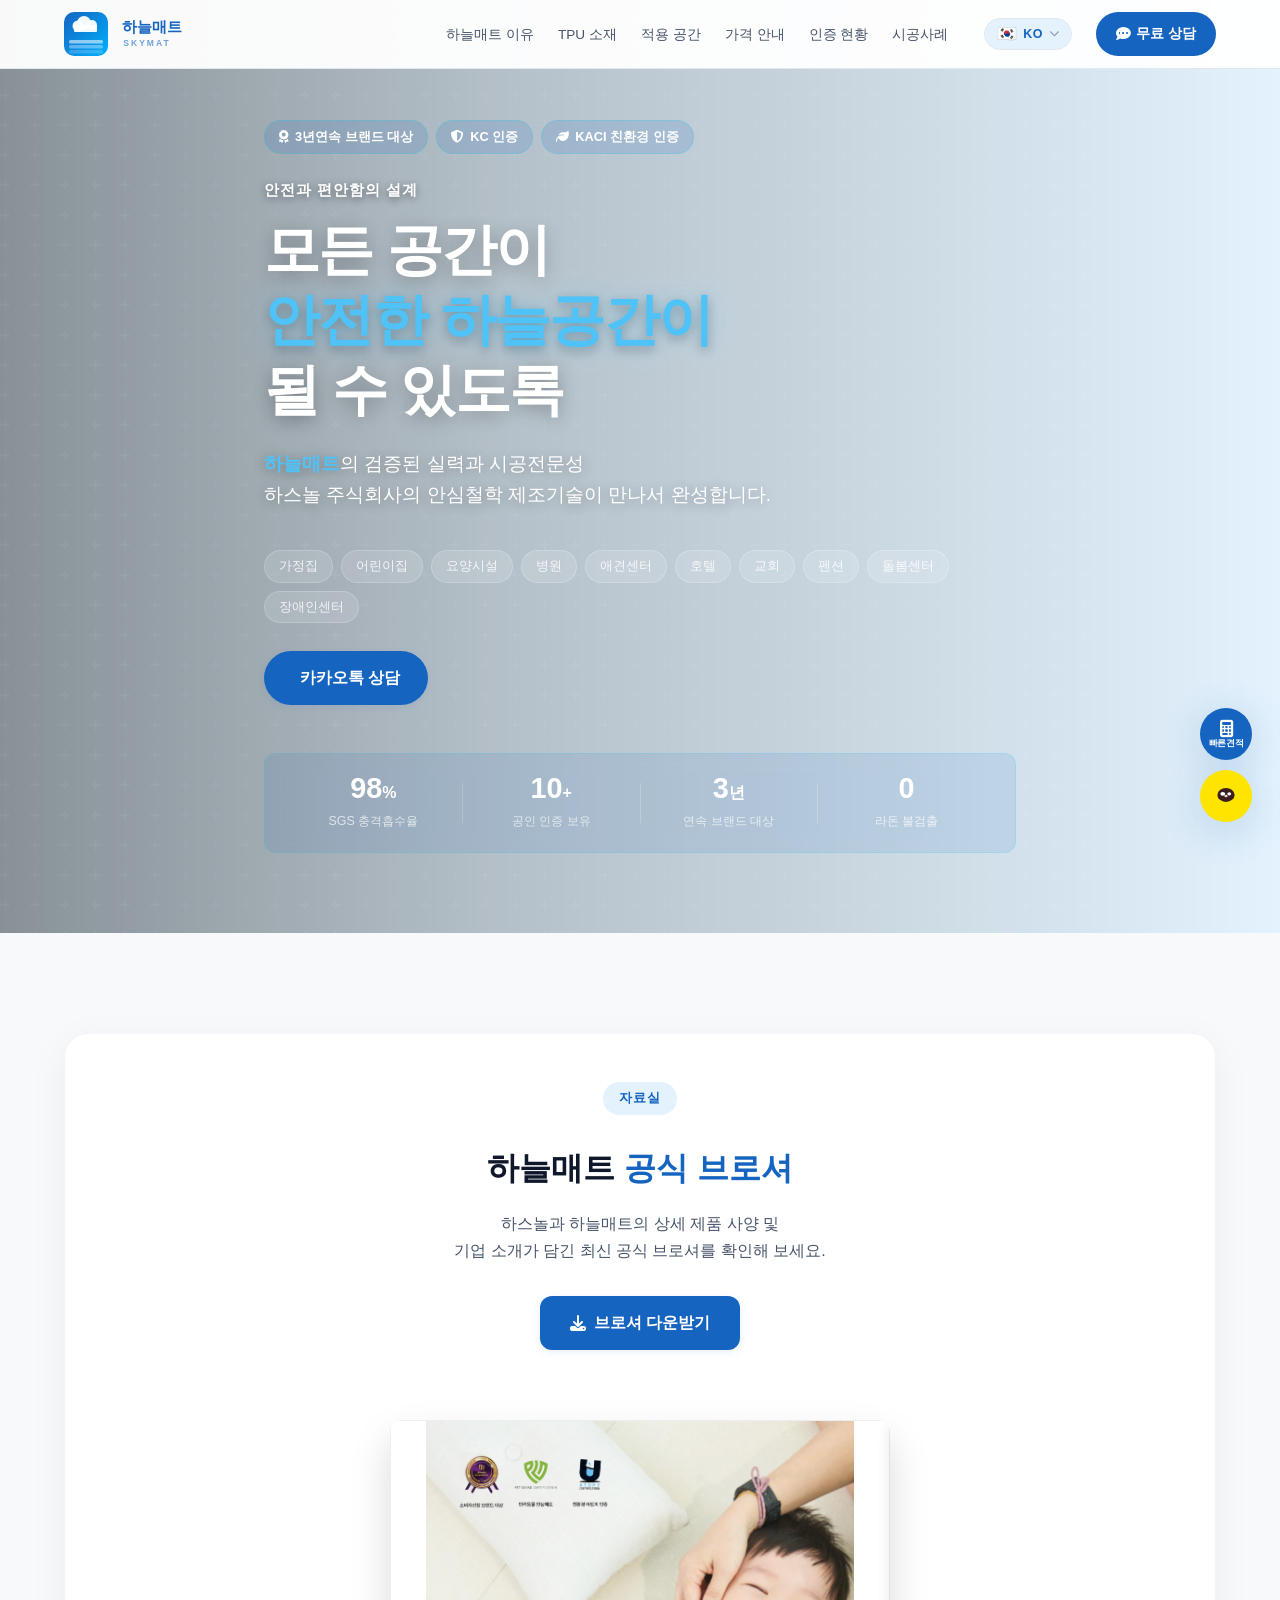
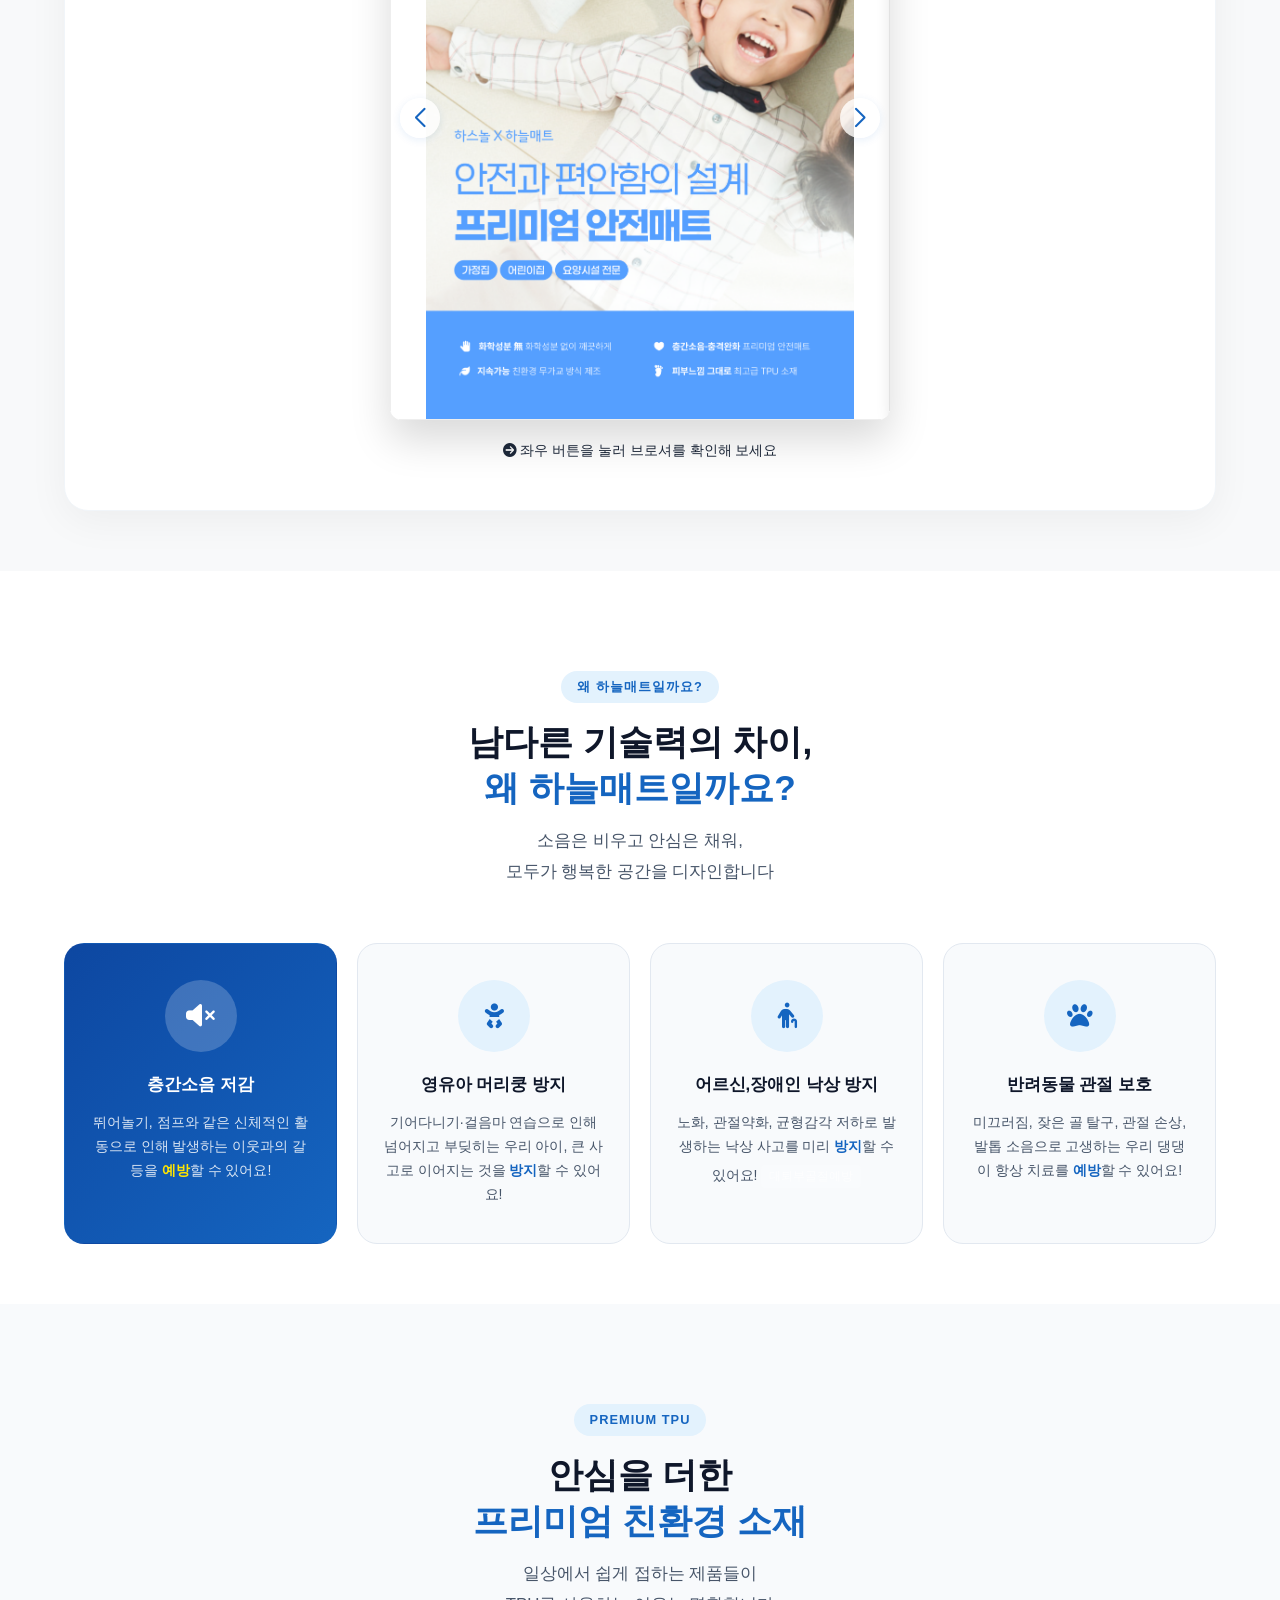
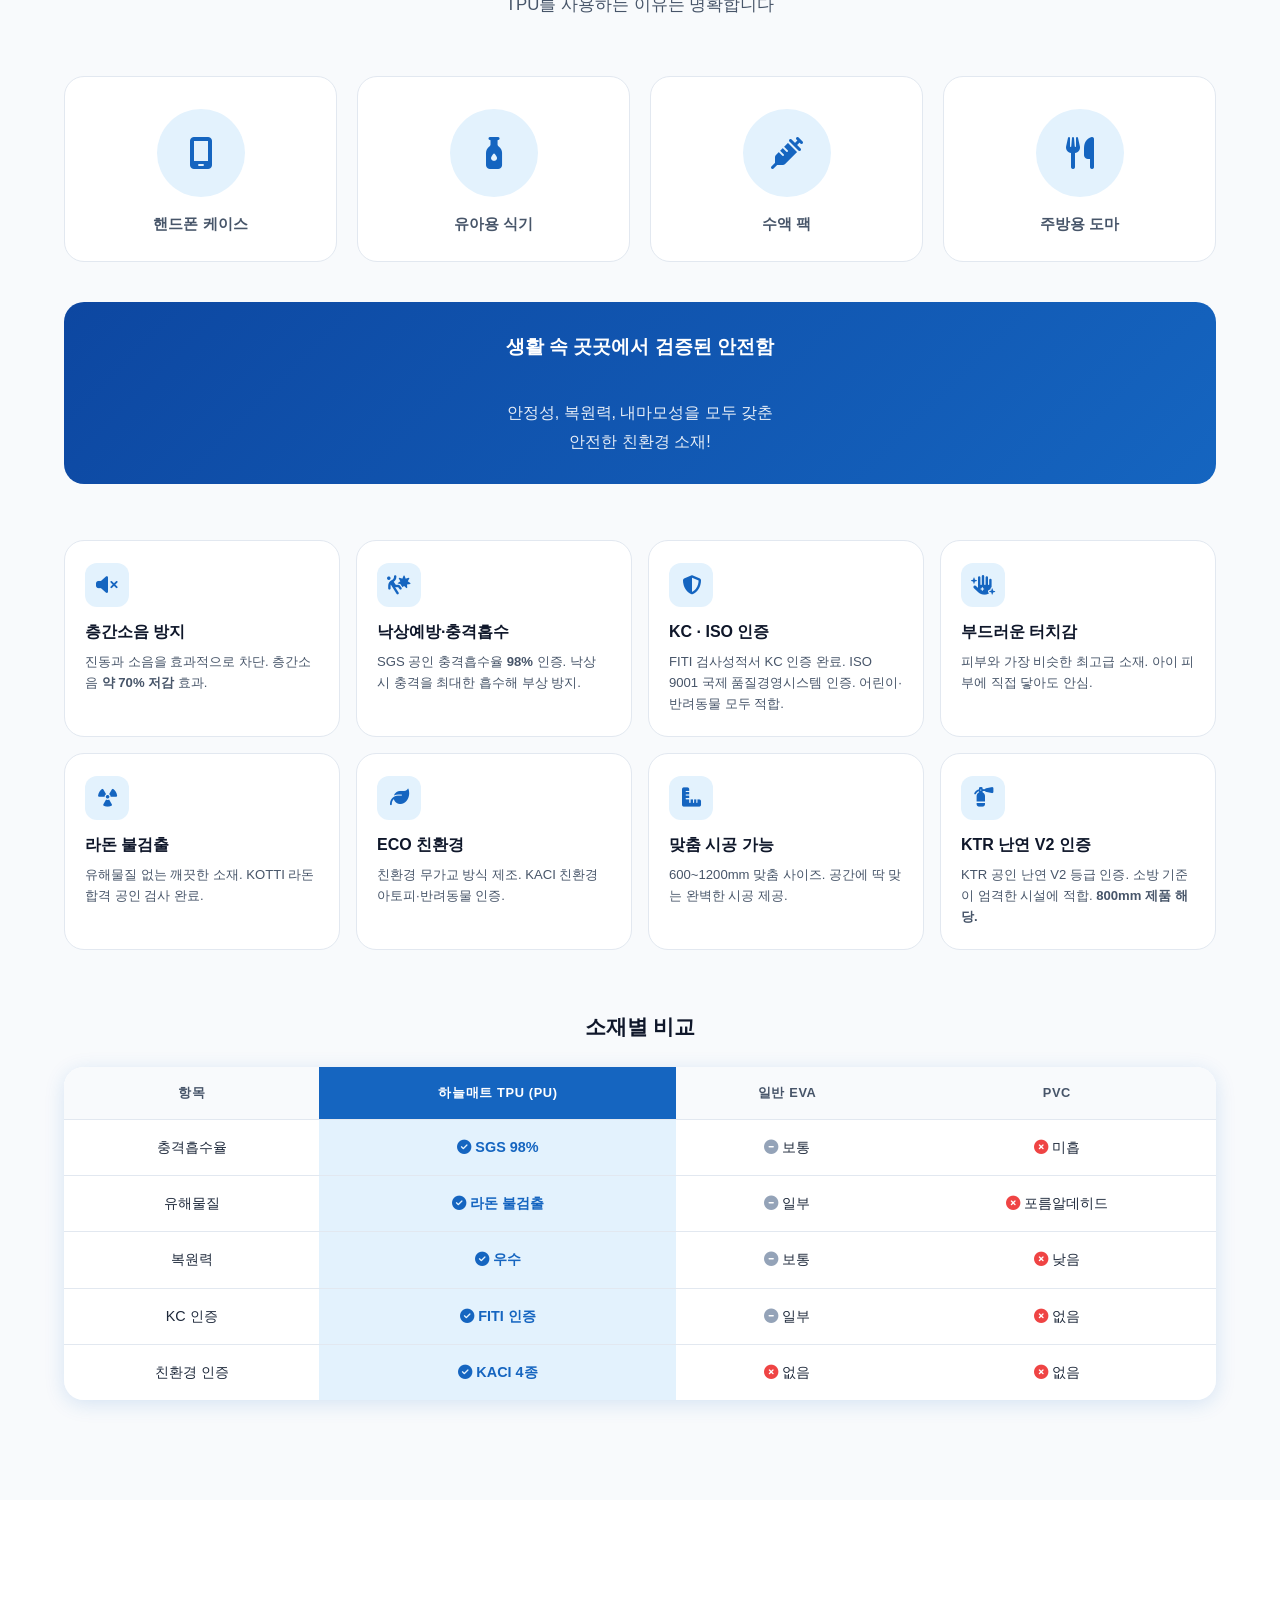
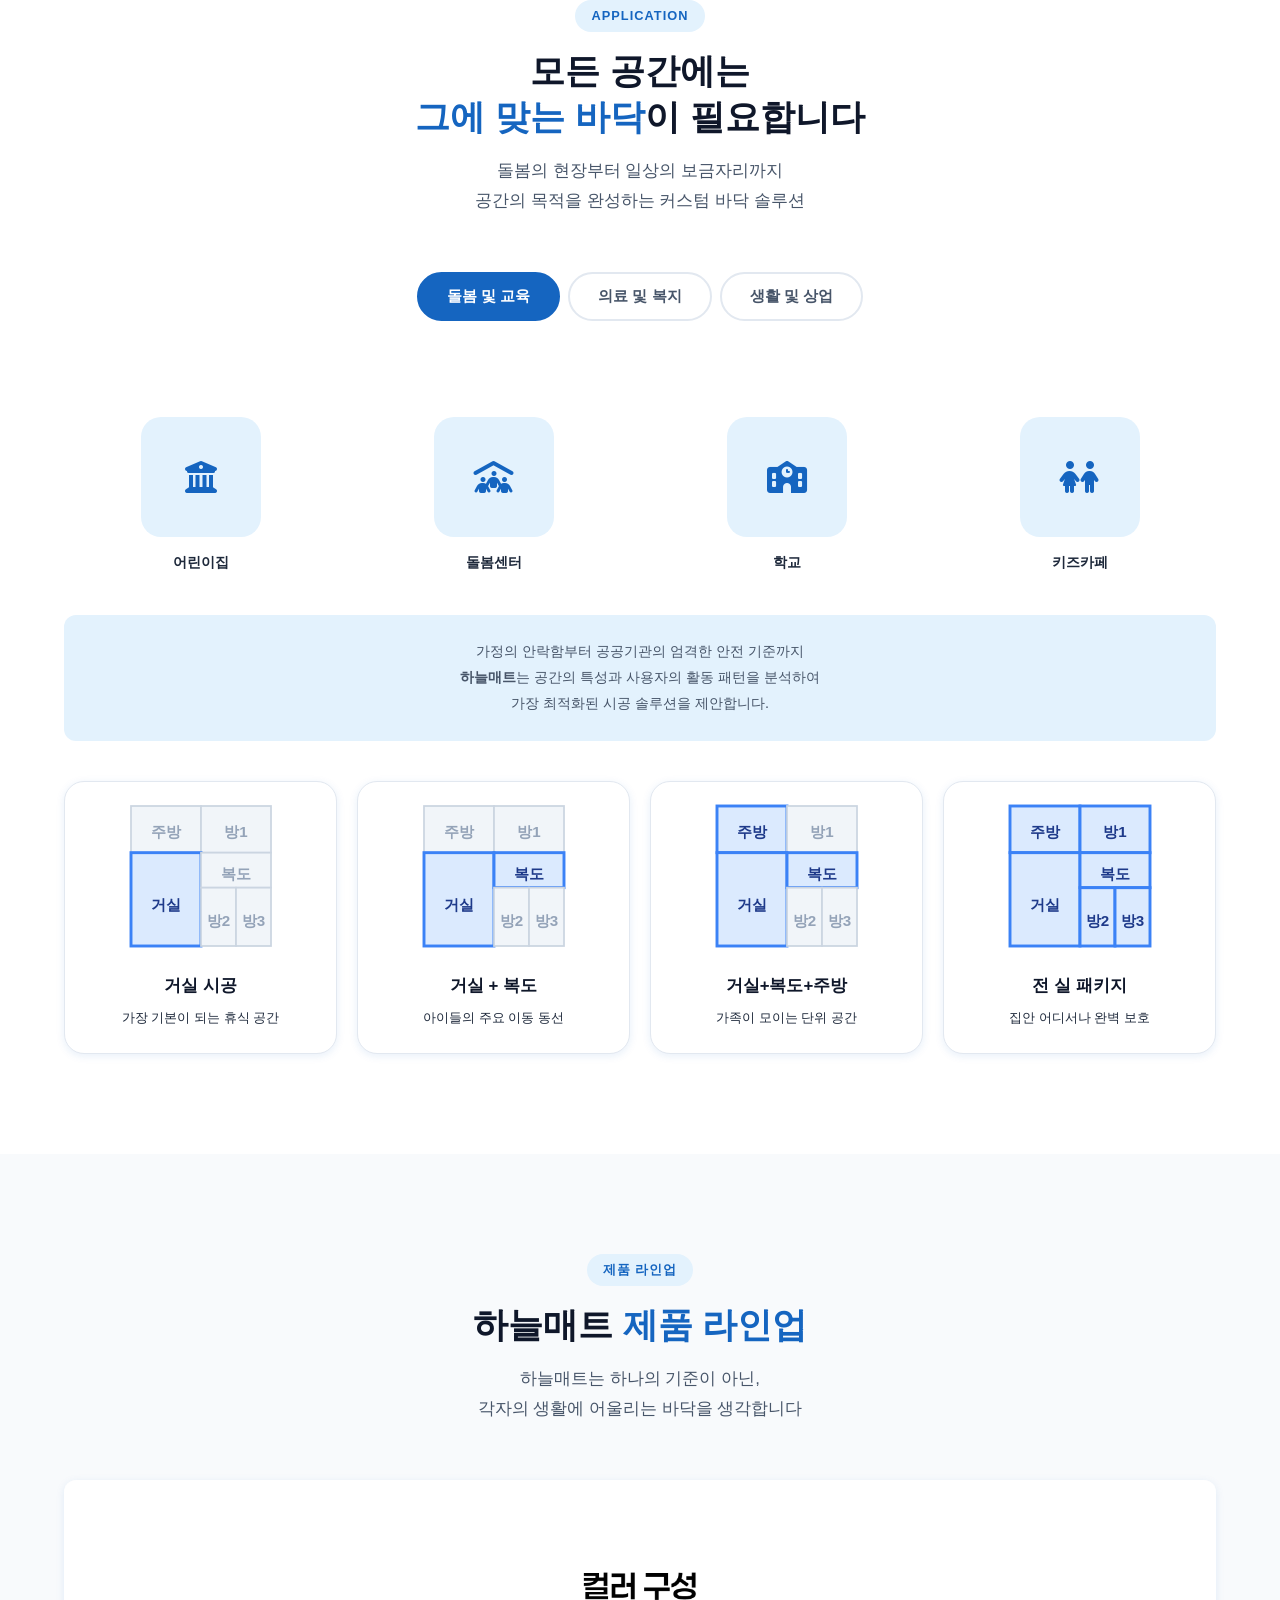
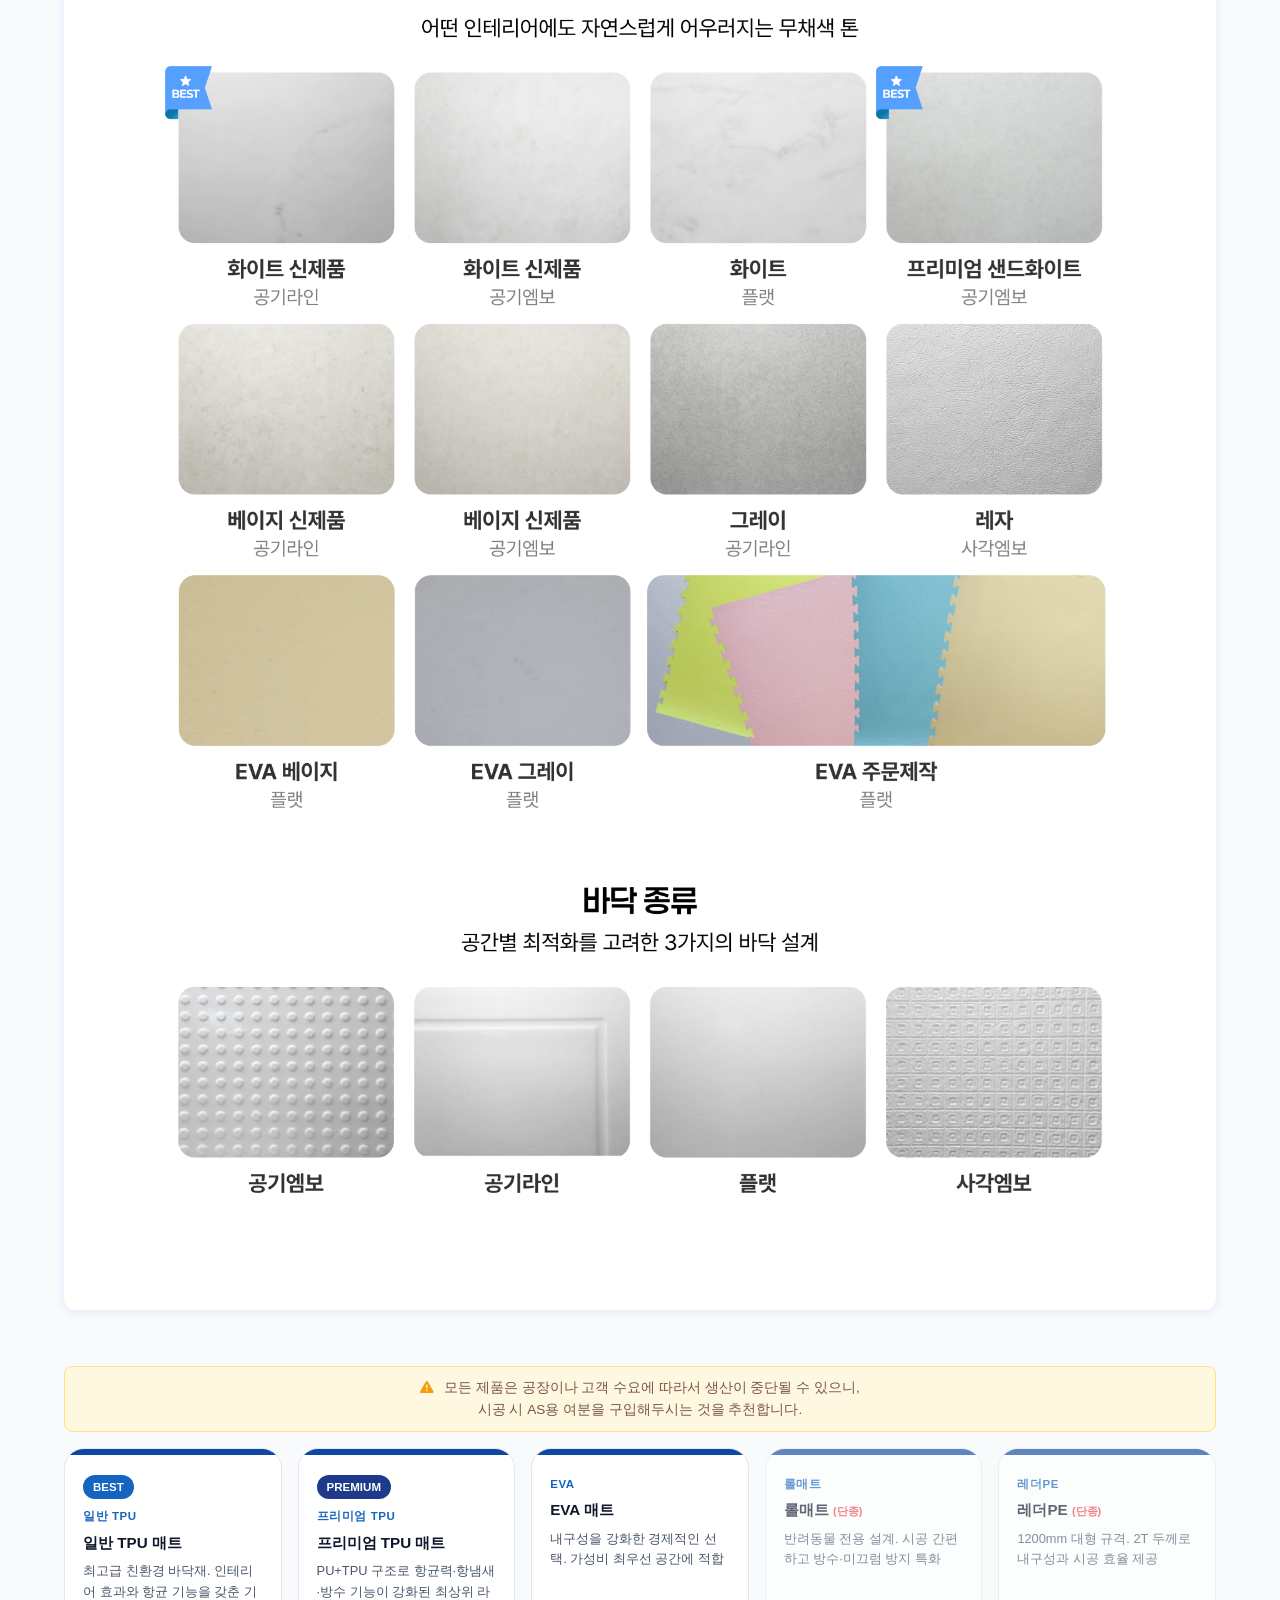
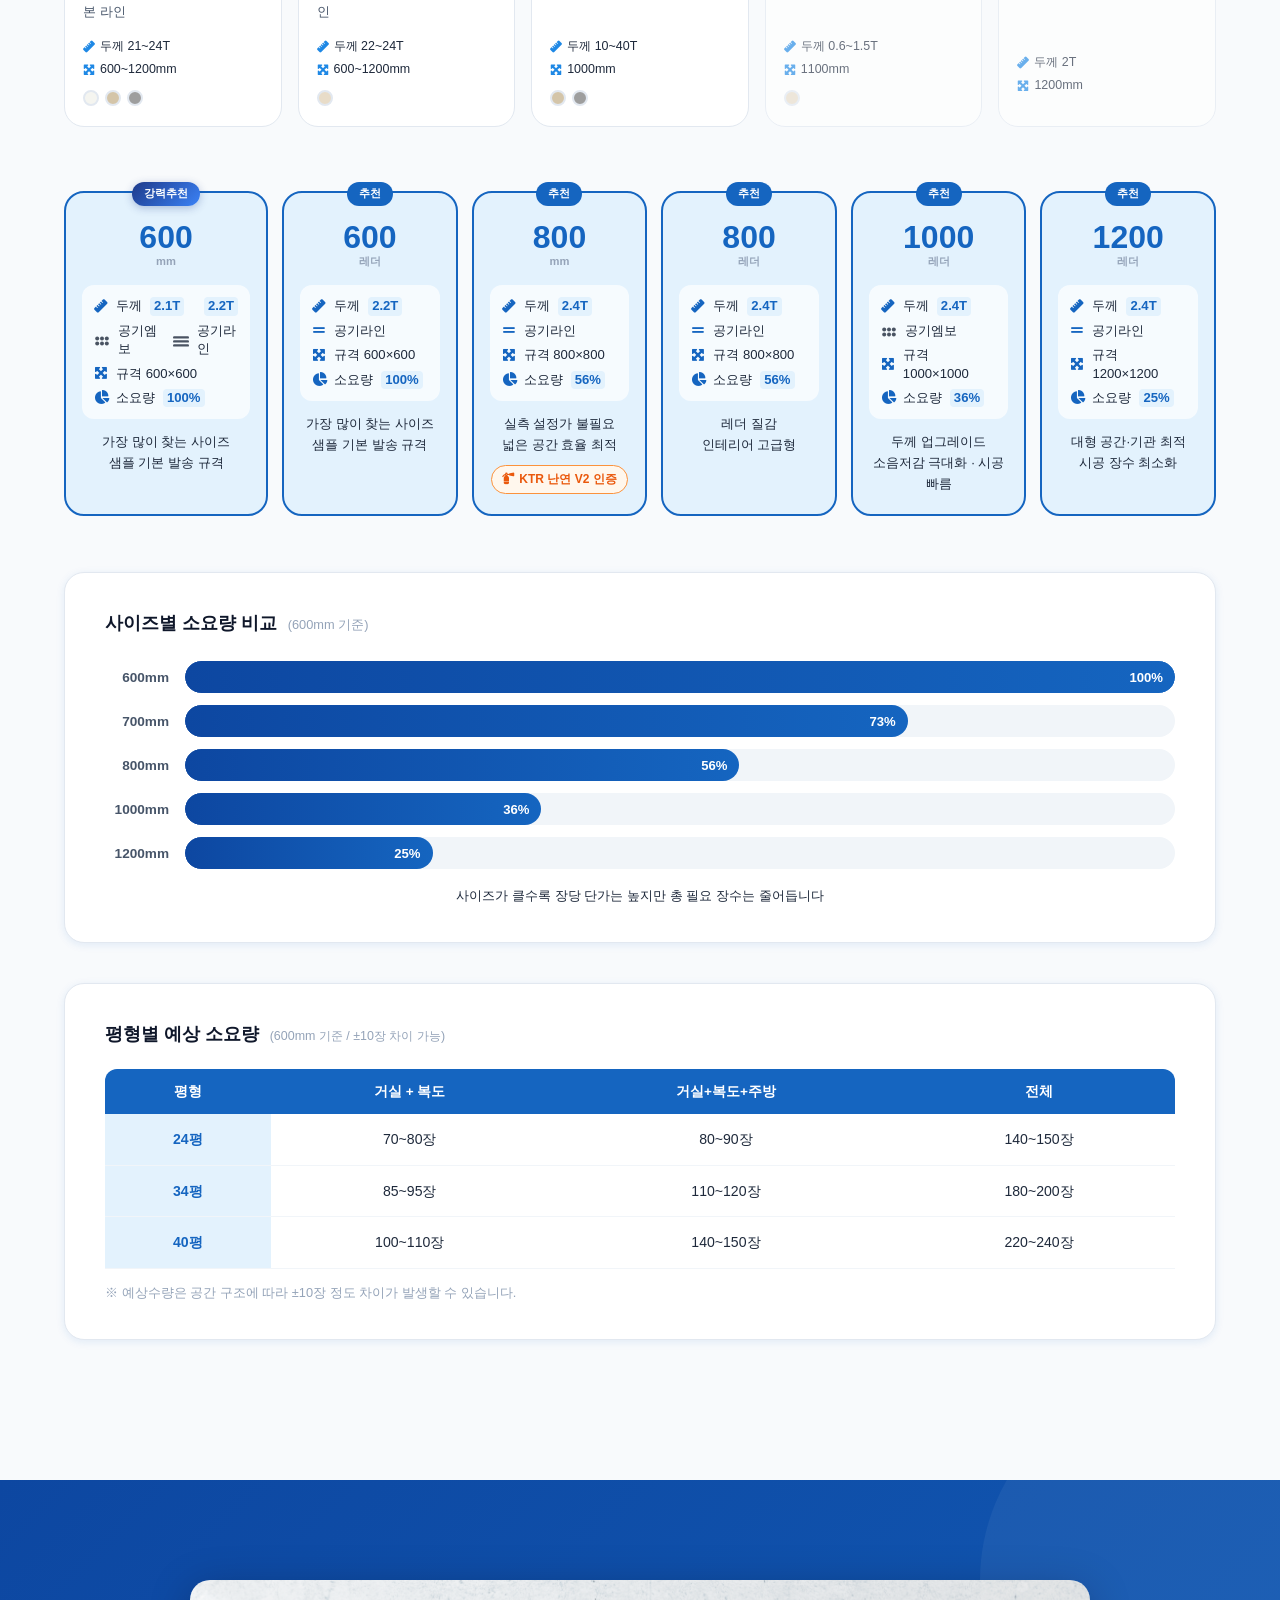
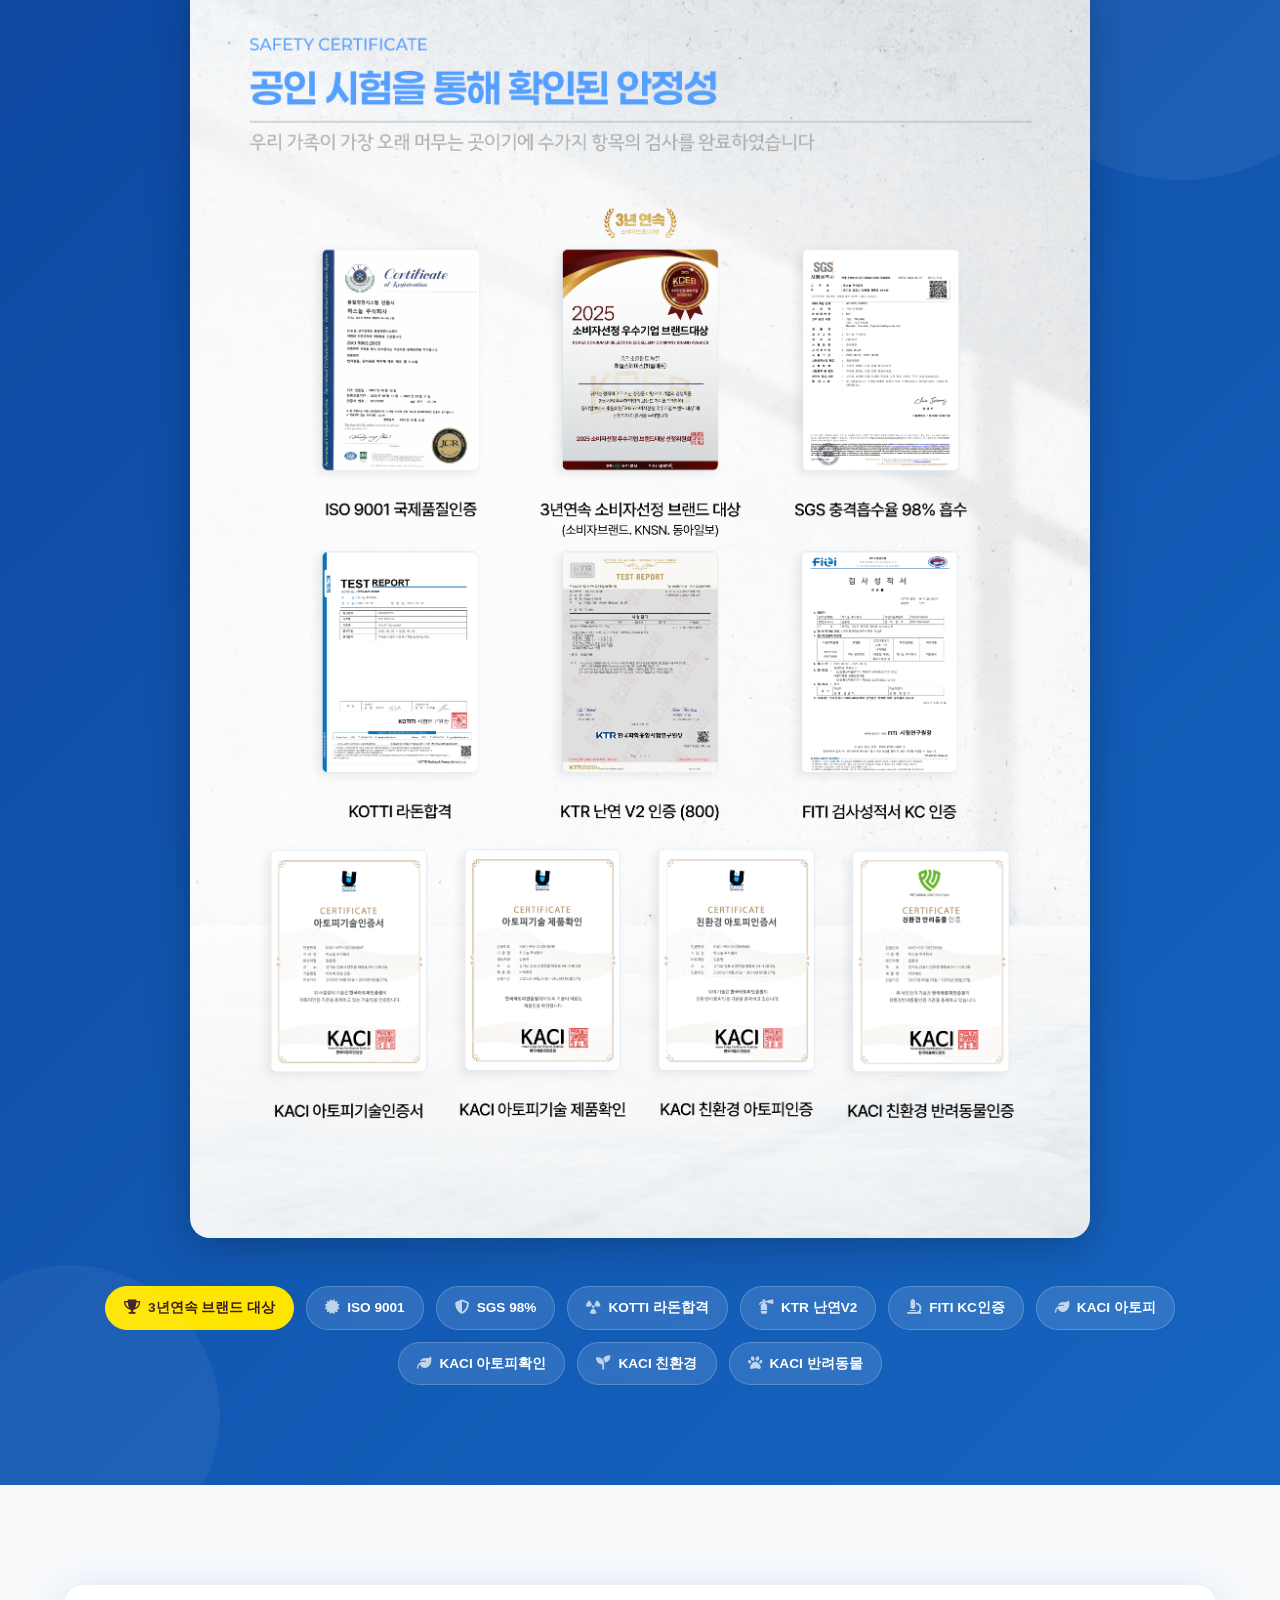
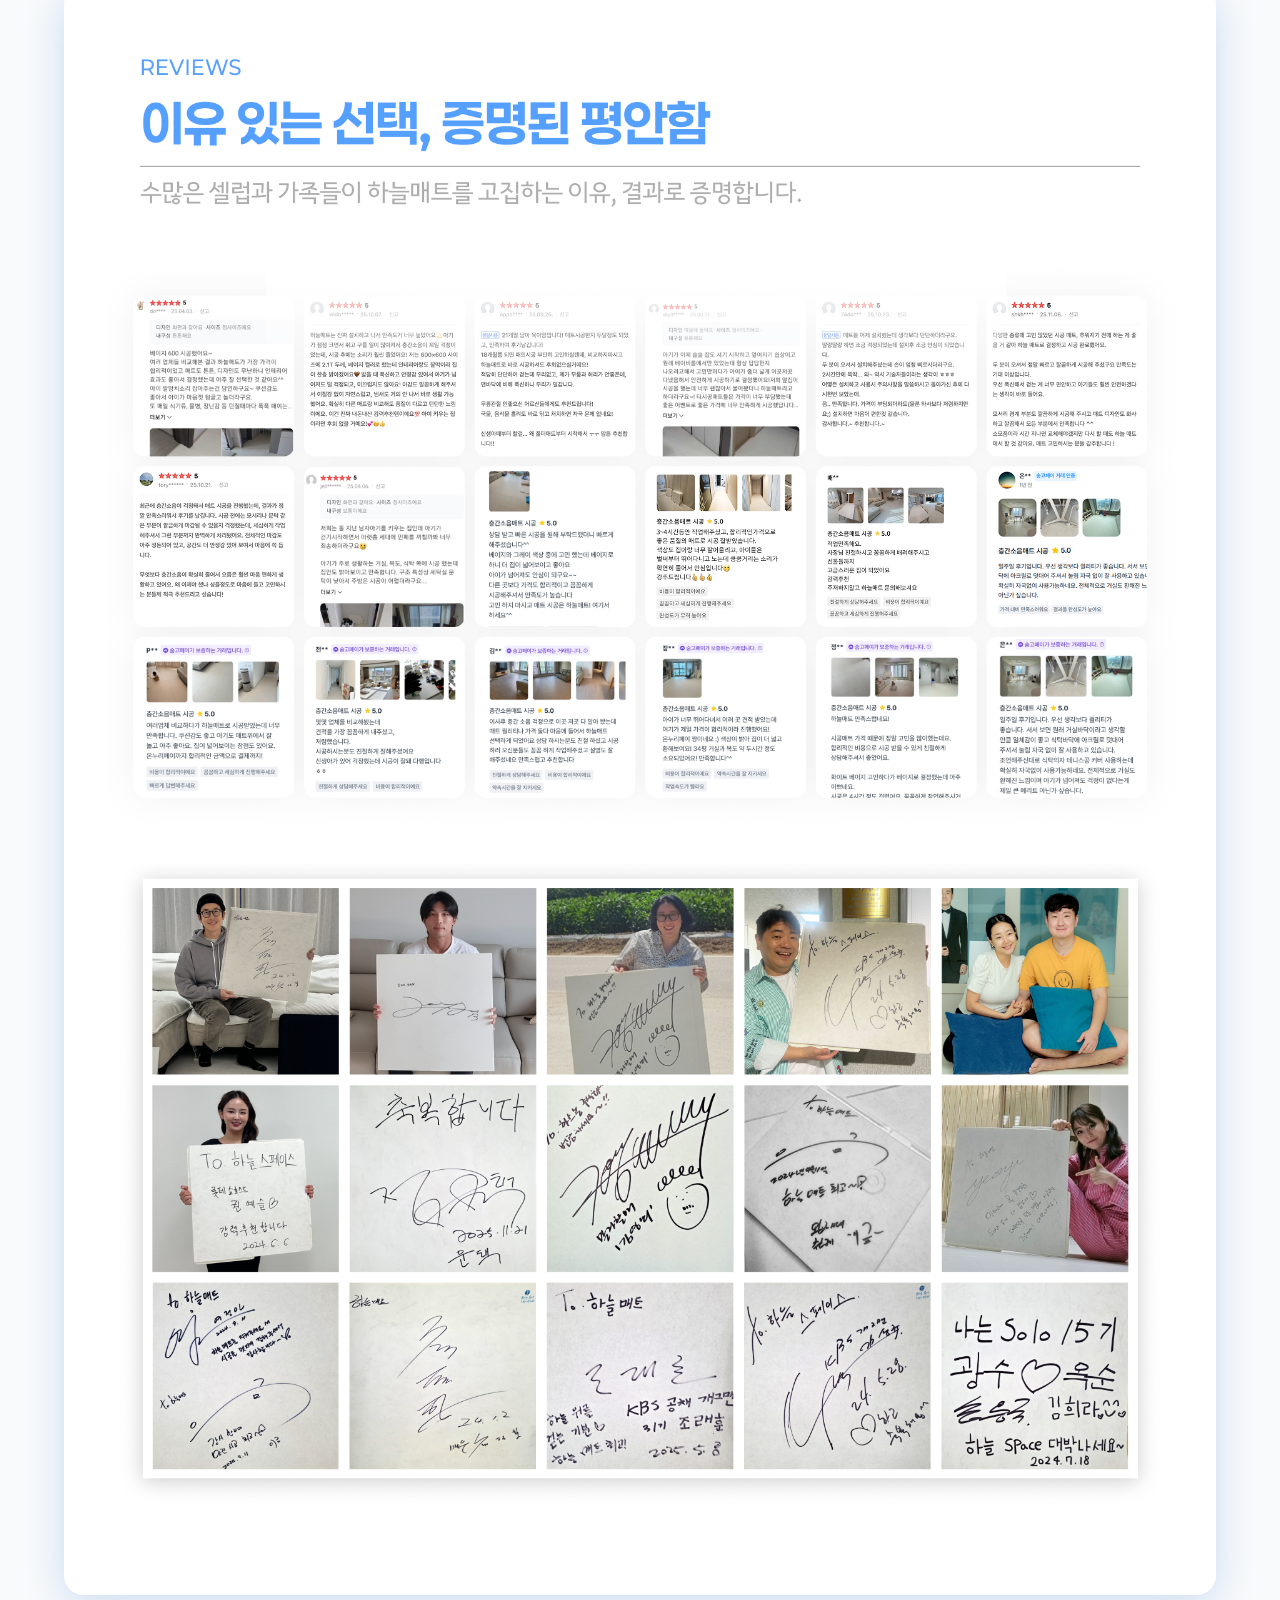
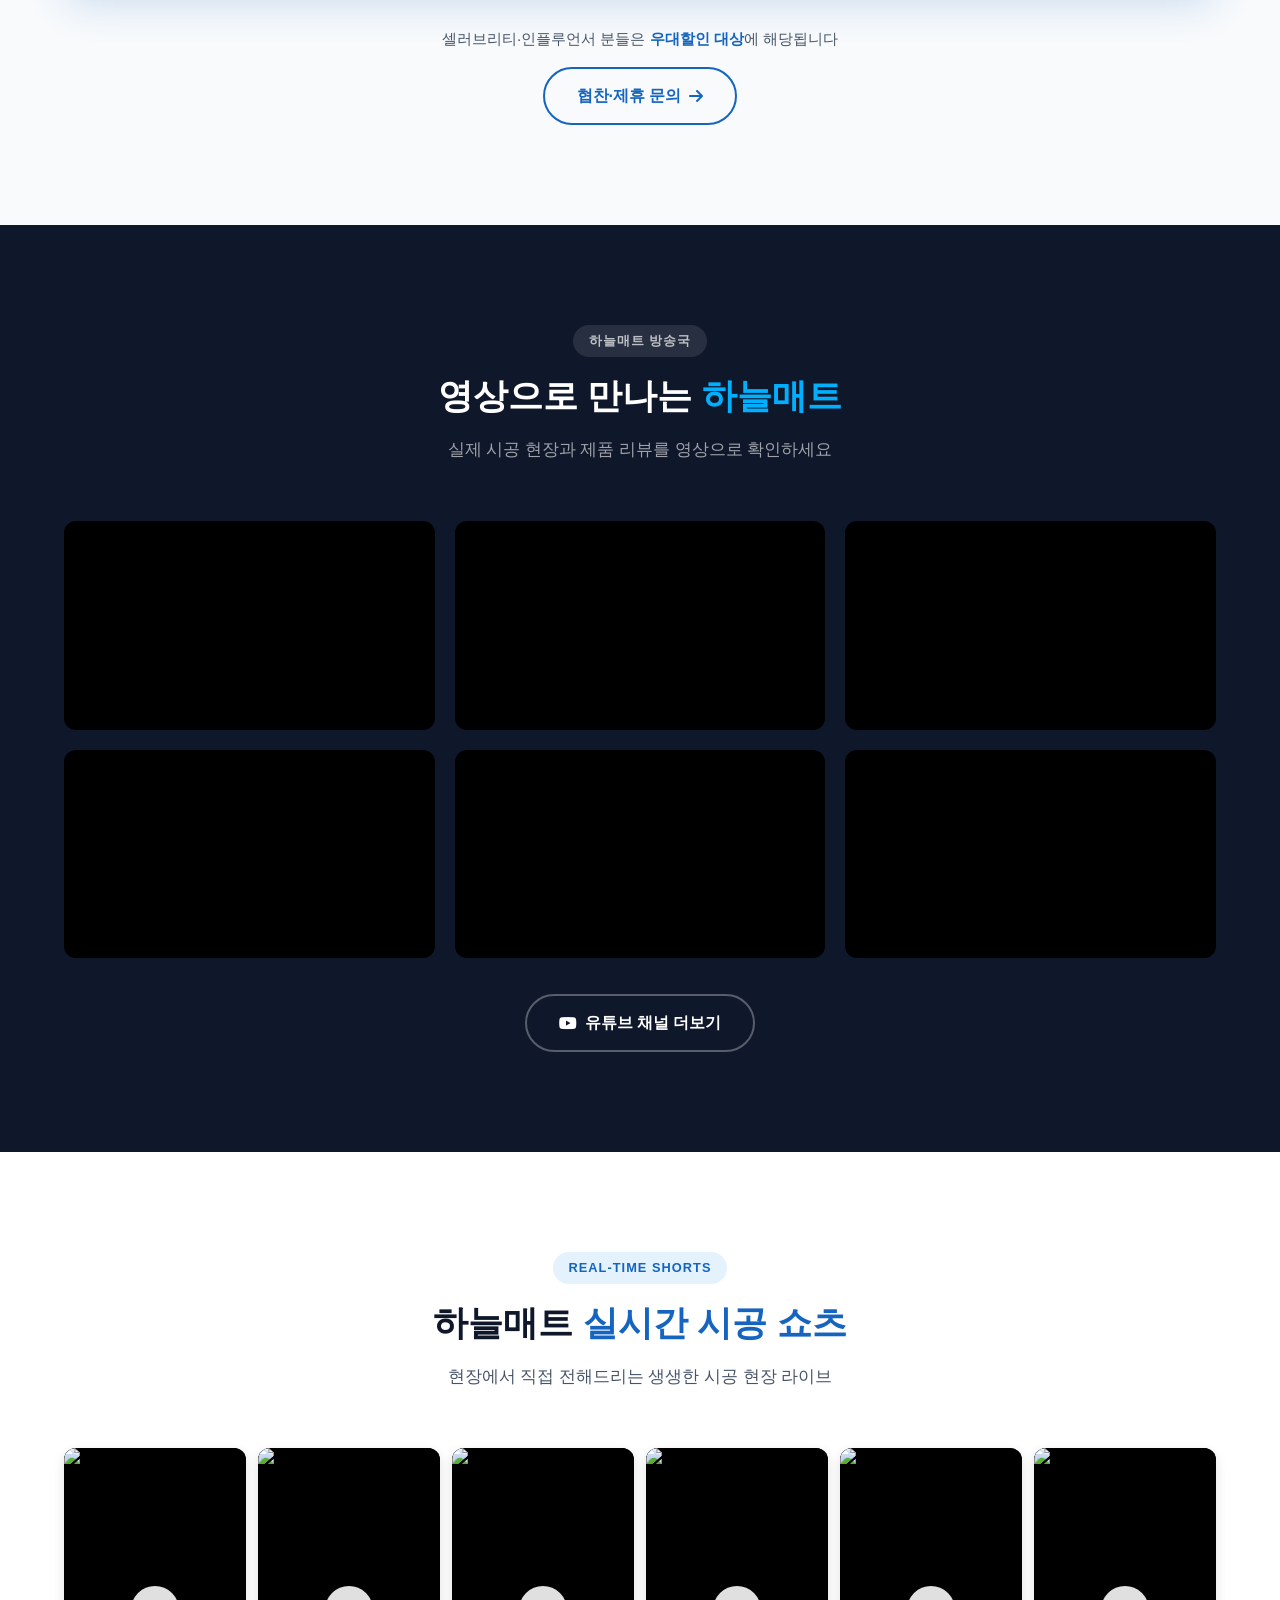
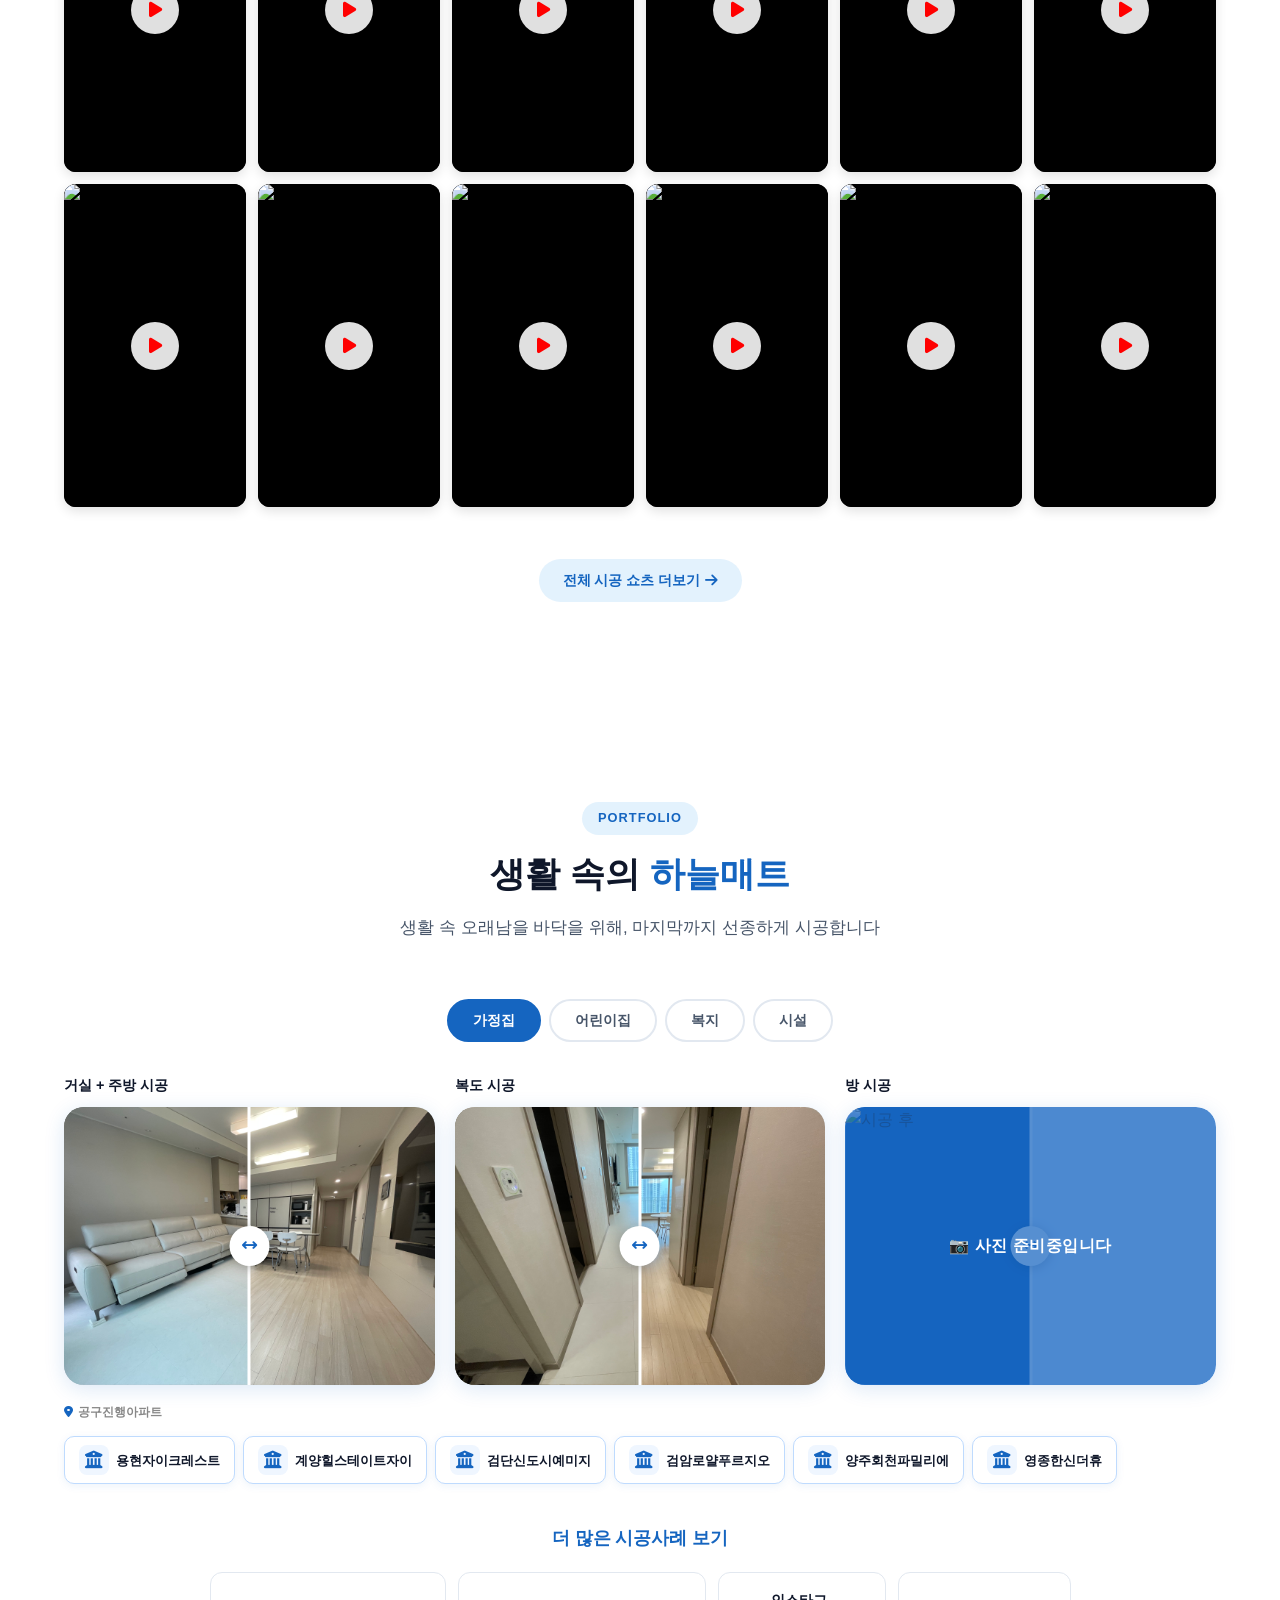
==== index.html @ 3bdb3189 "Show shorts inline on homepage" ====
<!--
  ==========================================================================
  ▣ 저작권 및 무단 복제 금지 공고 (Copyright Notice) ▣
  본 소스 코드 및 디자인에 대한 모든 권리는 '하늘매트(SKYMAT)' 및 '하스놀'에 있습니다.
  본 웹사이트의 소스 코드를 무단으로 복사, 배포, 변조하거나 상업적으로 이용하는 행위는
  저작권법 제136조 등에 의거하여 법적 처벌을 받을 수 있음을 경고합니다.
  ==========================================================================
-->
<!DOCTYPE html>
<html lang="ko">

<head>
  <meta charset="UTF-8" />
  <meta name="viewport" content="width=device-width, initial-scale=1.0" />
  <meta name="description" content="하늘매트 - 안전과 편안함의 설계. KC 인증 프리미엄 TPU 층간소음매트. 영유아·어르신·반려동물 모두를 위한 맞춤 바닥 솔루션." />
  <meta name="keywords" content="층간소음매트, TPU매트, 유아매트, 층간소음, 하늘매트, skymat, 어린이집매트, 요양시설매트" />
  <title>하늘매트 | 안전과 편안함의 설계 — 프리미엄 TPU 층간소음매트</title>

  <link rel="preconnect" href="https://fonts.googleapis.com" />
  <link rel="preconnect" href="https://fonts.gstatic.com" crossorigin />
  <link href="https://fonts.googleapis.com/css2?family=Noto+Sans+KR:wght@300;400;500;700;900&display=swap"
    rel="stylesheet" />
  <link rel="stylesheet" href="https://cdnjs.cloudflare.com/ajax/libs/font-awesome/6.5.0/css/all.min.css" />
  <link rel="stylesheet" href="css/style.css" />
  <!-- Swiper CSS -->
  <link rel="stylesheet" href="https://cdn.jsdelivr.net/npm/swiper@11/swiper-bundle.min.css" />
  <!-- Supabase SDK -->
  <script src="https://cdn.jsdelivr.net/npm/@supabase/supabase-js@2"></script>

  <!-- 보안 설정 (Security Meta Tags) -->
  <meta http-equiv="X-Content-Type-Options" content="nosniff">
  <meta http-equiv="X-Frame-Options" content="DENY">
  <meta http-equiv="Referrer-Policy" content="strict-origin-when-cross-origin">
  <meta http-equiv="Content-Security-Policy" content="default-src 'self' https: 'unsafe-inline' 'unsafe-eval'; img-src 'self' https: data:; font-src 'self' https: data:; frame-src 'self' https://www.youtube.com https://smartstore.naver.com;">

  <!-- 외부 복사 및 해킹 방지 스크립트 -->
  <script>
    document.addEventListener('contextmenu', function(e) { e.preventDefault(); }, false);
    document.addEventListener('keydown', function(e) {
      if (e.keyCode === 123 || (e.ctrlKey && e.shiftKey && (e.keyCode === 73 || e.keyCode === 74)) || (e.ctrlKey && e.keyCode === 85)) {
        e.preventDefault();
        return false;
      }
    }, false);
  </script>
</head>

<body>


  <!-- ===== 가격 인상 사전 안내 팝업 ===== -->

  <!-- ===== HEADER ===== -->
  <header id="header">
    <div class="header-inner container">
      <a href="#" class="logo">
        <img src="images/logo.svg" alt="하늘매트 로고" class="logo-img" />
      </a>
      <nav class="nav" id="nav">
        <ul>
          <li><a href="#why" data-i18n="nav.why">하늘매트 이유</a></li>
          <li><a href="#material" data-i18n="nav.material">TPU 소재</a></li>
          <li><a href="#space" data-i18n="nav.space">적용 공간</a></li>
          <li><a href="#pricing">가격 안내</a></li>
          <li><a href="#cert" data-i18n="nav.cert">인증 현황</a></li>
          <li><a href="#gallery" data-i18n="nav.gallery">시공사례</a></li>
        </ul>
      </nav>
      <div class="lang-switch" id="langSwitch">
        <button class="lang-current" id="langCurrent">
          <span class="lang-flag">🇰🇷</span>
          <span class="lang-code">KO</span>
          <i class="fa-solid fa-chevron-down lang-arrow"></i>
        </button>
        <div class="lang-dropdown" id="langDropdown">
          <button class="lang-option active" data-lang="ko" data-flag="🇰🇷" data-code="KO">🇰🇷 한국어</button>
          <button class="lang-option" data-lang="en" data-flag="🇺🇸" data-code="EN">🇺🇸 English</button>
          <button class="lang-option" data-lang="zh" data-flag="🇨🇳" data-code="ZH">🇨🇳 中文</button>
          <button class="lang-option" data-lang="ja" data-flag="🇯🇵" data-code="JA">🇯🇵 日本語</button>
          <button class="lang-option" data-lang="vi" data-flag="🇻🇳" data-code="VI">🇻🇳 Tiếng Việt</button>
        </div>
      </div>
      <a href="#contact" class="btn-header-cta">
        <i class="fa-solid fa-comment-dots"></i> <span data-i18n="nav.cta">무료 상담</span>
      </a>
      <button class="hamburger" id="hamburger" aria-label="메뉴 열기">
        <span></span><span></span><span></span>
      </button>
    </div>
  </header>

  <!-- ===== HERO ===== -->
  <section class="hero" id="home">
    <div class="hero-bg">
      <div class="video-overlay"></div>
      <iframe class="video-bg ready-to-load" 
              src="https://www.youtube.com/embed/Lb68B_uRNs0?autoplay=1&mute=1&loop=1&playlist=Lb68B_uRNs0&controls=0&showinfo=0&rel=0&modestbranding=1&playsinline=1&enablejsapi=1&vq=hd1080" 
              frameborder="0" allow="autoplay; encrypted-media" allowfullscreen></iframe>
    </div>
    <div class="container hero-content">
      <div class="hero-text">
        <div class="hero-badge-row">
          <span class="hero-badge"><i class="fa-solid fa-award"></i> <span data-i18n="hero.badge1">3년연속 브랜드 대상</span></span>
          <span class="hero-badge"><i class="fa-solid fa-shield-halved"></i> <span data-i18n="hero.badge2">KC 인증</span></span>
          <span class="hero-badge"><i class="fa-solid fa-leaf"></i> <span data-i18n="hero.badge3">KACI 친환경 인증</span></span>
        </div>
        <p class="hero-eyebrow" data-i18n="hero.eyebrow">안전과 편안함의 설계</p>
        <h1 class="hero-title">
          <span class="title-text" data-i18n-html="hero.title">모든 공간이<br /><em>안전한 하늘공간이</em><br />될 수 있도록</span>
        </h1>
        <p class="hero-sub" data-i18n="hero.sub"><span class="brand-name">하늘매트</span>의 검증된 실력과 시공전문성<br />하스놀 주식회사의 안심철학 제조기술이 만나서 완성합니다.</p>
        <div class="hero-tags">
          <span data-i18n="tag.home">가정집</span>
          <span data-i18n="tag.daycare">어린이집</span>
          <span data-i18n="tag.care">요양시설</span>
          <span data-i18n="tag.hospital">병원</span>
          <span data-i18n="tag.pet">애견센터</span>
          <span data-i18n="tag.hotel">호텔</span>
          <span data-i18n="tag.church">교회</span>
          <span data-i18n="tag.pension">펜션</span>
          <span data-i18n="tag.carecenter">돌봄센터</span>
          <span data-i18n="tag.disabled">장애인센터</span>
        </div>
        <div class="hero-cta-group">
          <a href="https://pf.kakao.com/_yBrxhG/chat" target="_blank" class="btn-kakao">
            <i class="fa-brands fa-kakao"></i> <span data-i18n="hero.cta1">카카오톡 상담</span>
          </a>
        </div>
        <div class="hero-stats">
          <div class="stat">
            <strong>98<span>%</span></strong>
            <span data-i18n="stat.sgs">SGS 충격흡수율</span>
          </div>
          <div class="stat-divider"></div>
          <div class="stat">
            <strong>10<span>+</span></strong>
            <span data-i18n="stat.cert">공인 인증 보유</span>
          </div>
          <div class="stat-divider"></div>
          <div class="stat">
            <strong>3<span data-i18n="stat.yearUnit">년</span></strong>
            <span data-i18n="stat.brand">연속 브랜드 대상</span>
          </div>
          <div class="stat-divider"></div>
          <div class="stat">
            <strong>0<span></span></strong>
            <span data-i18n="stat.radon">라돈 불검출</span>
          </div>
        </div>
      </div>
    </div>
  </section>

  <!-- ===== 브로셔 섹션 (최상단) ===== -->
  <section class="brochure-section" id="brochure" style="padding: 100px 0 60px; background: #f8f9fa;">
    <div class="container">
      <div class="brochure-card">
        <div class="brochure-info" style="text-align: center; margin-bottom: 40px; width: 100%;">
          <span class="section-tag">자료실</span>
          <h3 style="white-space:nowrap">하늘매트 <em>공식 브로셔</em></h3>
          <p>하스놀과 하늘매트의 상세 제품 사양 및<br />기업 소개가 담긴 최신 공식 브로셔를 확인해 보세요.</p>
          <div class="brochure-btns" style="display: flex; justify-content: center; margin-top: 24px;">
            <a href="docs/brochure.pdf" download class="btn-primary" style="min-width: 200px; justify-content: center;">
              <i class="fa-solid fa-download"></i> 브로셔 다운받기
            </a>
          </div>
        </div>
        
        <!-- 브로셔 본문 미리보기 (Swiper Book) -->
        <div class="brochure-viewer" style="margin: 0 auto;">
          <div class="swiper brochureSwiper">
            <div class="swiper-wrapper">
              <div class="swiper-slide"><img src="images/브로셔/1.png" alt="Brochure Page 1"></div>
              <div class="swiper-slide"><img src="images/브로셔/2.png" alt="Brochure Page 2"></div>
              <div class="swiper-slide"><img src="images/브로셔/3.png" alt="Brochure Page 3"></div>
              <div class="swiper-slide"><img src="images/브로셔/4.png" alt="Brochure Page 4"></div>
              <div class="swiper-slide"><img src="images/브로셔/5.png" alt="Brochure Page 5"></div>
              <div class="swiper-slide"><img src="images/브로셔/6.png" alt="Brochure Page 6"></div>
              <div class="swiper-slide"><img src="images/브로셔/7.png" alt="Brochure Page 7"></div>
              <div class="swiper-slide"><img src="images/브로셔/8.png" alt="Brochure Page 8"></div>
              <div class="swiper-slide"><img src="images/브로셔/9.png" alt="Brochure Page 9"></div>
              <div class="swiper-slide"><img src="images/브로셔/10.png" alt="Brochure Page 10"></div>
              <div class="swiper-slide"><img src="images/브로셔/11.png" alt="Brochure Page 11"></div>
            </div>
            <!-- 페이징/네비게이션 -->
            <div class="swiper-pagination"></div>
            <div class="swiper-button-prev"></div>
            <div class="swiper-button-next"></div>
          </div>
          <p class="viewer-tip"><i class="fa-solid fa-circle-arrow-right"></i> 좌우 버튼을 눌러 브로셔를 확인해 보세요</p>
        </div>
      </div>
    </div>
  </section>

  <section class="why" id="why" style="background: #fff; padding: 100px 0 60px;">
    <div class="container">
      <div class="section-header">
        <span class="section-tag" data-i18n="why.tag">왜 하늘매트일까요?</span>
        <h2 data-i18n-html="why.h2">남다른 기술력의 차이,<br /><em>왜 하늘매트일까요?</em></h2>
        <p data-i18n="why.sub">소음은 비우고 안심은 채워,<br />모두가 행복한 공간을 디자인합니다</p>
      </div>
      <div class="why-grid">
        <div class="why-card active">
          <div class="why-img"><i class="fa-solid fa-volume-xmark"></i></div>
          <h3 data-i18n="why.c2.title">층간소음 저감</h3>
          <p data-i18n-html="why.c2.desc" style="text-align: center;">뛰어놀기, 점프와 같은 신체적인 활동으로 인해 발생하는 이웃과의 갈등을 <strong>예방</strong>할 수 있어요!</p>
        </div>
        <div class="why-card">
          <div class="why-img"><i class="fa-solid fa-baby"></i></div>
          <h3 data-i18n="why.c1.title">영유아 머리쿵 방지</h3>
          <p data-i18n-html="why.c1.desc" style="text-align: center;">기어다니기·걸음마 연습으로 인해 넘어지고 부딪히는 우리 아이, 큰 사고로 이어지는 것을 <strong>방지</strong>할 수 있어요!
          </p>
        </div>
        <div class="why-card">
          <div class="why-img"><i class="fa-solid fa-person-cane"></i></div>
          <h3 data-i18n="why.c3.title">어르신,장애인 낙상 방지</h3>
          <p data-i18n-html="why.c3.desc" style="text-align: center;">노화, 관절약화, 균형감각 저하로 발생하는 낙상 사고를 미리 <strong>방지</strong>할 수 있어요! <em class="tag-note">대퇴부골절예방</em></p>
        </div>
        <div class="why-card">
          <div class="why-img"><i class="fa-solid fa-paw"></i></div>
          <h3 data-i18n="why.c4.title">반려동물 관절 보호</h3>
          <p data-i18n-html="why.c4.desc" style="text-align: center;">미끄러짐, 잦은 골 탈구, 관절 손상, 발톱 소음으로 고생하는 우리 댕댕이 항상 치료를 <strong>예방</strong>할 수 있어요!
          </p>
        </div>
      </div>
    </div>
  </section>

  <!-- ===== TPU 소재 ===== -->
  <section class="material" id="material">
    <div class="container">
      <div class="section-header">
        <span class="section-tag">PREMIUM TPU</span>
        <h2 data-i18n-html="mat.h2">안심을 더한<br /><em>프리미엄 친환경 소재</em></h2>
        <p data-i18n="mat.sub">일상에서 쉽게 접하는 제품들이<br />TPU를 사용하는 이유는 명확합니다</p>
      </div>

      <!-- TPU 사용 제품 예시 -->
      <div class="tpu-examples">
        <div class="tpu-example">
          <div class="tpu-icon"><i class="fa-solid fa-mobile-screen"></i></div>
          <span>핸드폰 케이스</span>
        </div>
        <div class="tpu-example">
          <div class="tpu-icon"><i class="fa-solid fa-bottle-droplet"></i></div>
          <span>유아용 식기</span>
        </div>
        <div class="tpu-example">
          <div class="tpu-icon"><i class="fa-solid fa-syringe"></i></div>
          <span>수액 팩</span>
        </div>
        <div class="tpu-example">
          <div class="tpu-icon"><i class="fa-solid fa-utensils"></i></div>
          <span>주방용 도마</span>
        </div>
      </div>
      <p class="tpu-subtitle"><strong>생활 속 곳곳에서 검증된 안전함</strong><br />안정성, 복원력, 내마모성을 모두 갖춘<br />안전한 친환경 소재!</p>

      <div class="material-grid">
        <div class="material-card">
          <div class="material-icon"><i class="fa-solid fa-volume-xmark"></i></div>
          <h3>층간소음 방지</h3>
          <p>진동과 소음을 효과적으로 차단. 층간소음 <strong>약 70% 저감</strong> 효과.</p>
        </div>
        <div class="material-card">
          <div class="material-icon"><i class="fa-solid fa-person-falling-burst"></i></div>
          <h3>낙상예방·충격흡수</h3>
          <p>SGS 공인 충격흡수율 <strong>98%</strong> 인증. 낙상 시 충격을 최대한 흡수해 부상 방지.</p>
        </div>
        <div class="material-card">
          <div class="material-icon"><i class="fa-solid fa-shield-halved"></i></div>
          <h3>KC · ISO 인증</h3>
          <p>FITI 검사성적서 KC 인증 완료. ISO 9001 국제 품질경영시스템 인증. 어린이·반려동물 모두 적합.</p>
        </div>
        <div class="material-card">
          <div class="material-icon"><i class="fa-solid fa-hand-sparkles"></i></div>
          <h3>부드러운 터치감</h3>
          <p>피부와 가장 비슷한 최고급 소재. 아이 피부에 직접 닿아도 안심.</p>
        </div>
        <div class="material-card">
          <div class="material-icon"><i class="fa-solid fa-radiation"></i></div>
          <h3>라돈 불검출</h3>
          <p>유해물질 없는 깨끗한 소재. KOTTI 라돈 합격 공인 검사 완료.</p>
        </div>
        <div class="material-card">
          <div class="material-icon"><i class="fa-solid fa-leaf"></i></div>
          <h3>ECO 친환경</h3>
          <p>친환경 무가교 방식 제조. KACI 친환경 아토피·반려동물 인증.</p>
        </div>
        <div class="material-card">
          <div class="material-icon"><i class="fa-solid fa-ruler-combined"></i></div>
          <h3>맞춤 시공 가능</h3>
          <p>600~1200mm 맞춤 사이즈. 공간에 딱 맞는 완벽한 시공 제공.</p>
        </div>
        <div class="material-card">
          <div class="material-icon"><i class="fa-solid fa-fire-extinguisher"></i></div>
          <h3>KTR 난연 V2 인증</h3>
          <p>KTR 공인 난연 V2 등급 인증. 소방 기준이 엄격한 시설에 적합. <strong>800mm 제품 해당.</strong></p>
        </div>
      </div>

      <!-- 비교표 -->
      <div class="compare-table-wrap">
        <h3 class="compare-title">소재별 비교</h3>
        <div class="compare-table">
          <table>
            <thead>
              <tr>
                <th>항목</th>
                <th class="highlight-col">하늘매트 TPU (PU)</th>
                <th>일반 EVA</th>
                <th>PVC</th>
              </tr>
            </thead>
            <tbody>
              <tr>
                <td>충격흡수율</td>
                <td class="highlight-col"><i class="fa-solid fa-circle-check"></i> SGS 98%</td>
                <td><i class="fa-solid fa-circle-minus"></i> 보통</td>
                <td><i class="fa-solid fa-circle-xmark"></i> 미흡</td>
              </tr>
              <tr>
                <td>유해물질</td>
                <td class="highlight-col"><i class="fa-solid fa-circle-check"></i> 라돈 불검출</td>
                <td><i class="fa-solid fa-circle-minus"></i> 일부</td>
                <td><i class="fa-solid fa-circle-xmark"></i> 포름알데히드</td>
              </tr>
              <tr>
                <td>복원력</td>
                <td class="highlight-col"><i class="fa-solid fa-circle-check"></i> 우수</td>
                <td><i class="fa-solid fa-circle-minus"></i> 보통</td>
                <td><i class="fa-solid fa-circle-xmark"></i> 낮음</td>
              </tr>
              <tr>
                <td>KC 인증</td>
                <td class="highlight-col"><i class="fa-solid fa-circle-check"></i> FITI 인증</td>
                <td><i class="fa-solid fa-circle-minus"></i> 일부</td>
                <td><i class="fa-solid fa-circle-xmark"></i> 없음</td>
              </tr>
              <tr>
                <td>친환경 인증</td>
                <td class="highlight-col"><i class="fa-solid fa-circle-check"></i> KACI 4종</td>
                <td><i class="fa-solid fa-circle-xmark"></i> 없음</td>
                <td><i class="fa-solid fa-circle-xmark"></i> 없음</td>
              </tr>
            </tbody>
          </table>
        </div>
      </div>
    </div>
  </section>

  <!-- ===== 적용 공간 ===== -->
  <section class="space" id="space">
    <div class="container">
      <div class="section-header">
        <span class="section-tag">APPLICATION</span>
        <h2 data-i18n-html="space.h2">모든 공간에는<br /><em>그에 맞는 바닥</em>이 필요합니다</h2>
        <p data-i18n="space.sub">돌봄의 현장부터 일상의 보금자리까지<br />공간의 목적을 완성하는 커스텀 바닥 솔루션</p>
      </div>
      <div class="space-tabs">
        <button class="space-tab active" data-tab="care" data-i18n="space.tab1">돌봄 및 교육</button>
        <button class="space-tab" data-tab="medical" data-i18n="space.tab2">의료 및 복지</button>
        <button class="space-tab" data-tab="living" data-i18n="space.tab3">생활 및 상업</button>
      </div>
      <div class="space-content">
        <div class="space-panel active" id="tab-care">
          <p class="space-desc">아이들의 장이 마음껏 될 수 있도록</p>
          <div class="space-grid">
            <div class="space-item">
              <div class="space-img"><i class="fa-solid fa-building-columns"></i></div>
              <span>어린이집</span>
            </div>
            <div class="space-item">
              <div class="space-img"><i class="fa-solid fa-people-roof"></i></div>
              <span>돌봄센터</span>
            </div>
            <div class="space-item">
              <div class="space-img"><i class="fa-solid fa-school"></i></div>
              <span>학교</span>
            </div>
            <div class="space-item">
              <div class="space-img"><i class="fa-solid fa-children"></i></div>
              <span>키즈카페</span>
            </div>
          </div>
        </div>
        <div class="space-panel" id="tab-medical">
          <p class="space-desc">가장 세심한 배려가 필요한 발걸음을 위해</p>
          <div class="space-grid">
            <div class="space-item">
              <div class="space-img"><i class="fa-solid fa-person-cane"></i></div>
              <span>노인센터</span>
            </div>
            <div class="space-item">
              <div class="space-img"><i class="fa-solid fa-wheelchair"></i></div>
              <span>장애인센터</span>
            </div>
            <div class="space-item">
              <div class="space-img"><i class="fa-solid fa-hospital"></i></div>
              <span>병원</span>
            </div>
            <div class="space-item">
              <div class="space-img"><i class="fa-solid fa-baby"></i></div>
              <span>신생아보호센터</span>
            </div>
          </div>
        </div>
        <div class="space-panel" id="tab-living">
          <p class="space-desc">공간의 품격과 일상의 안락함을 동시에</p>
          <div class="space-grid">
            <div class="space-item">
              <div class="space-img"><i class="fa-solid fa-house"></i></div>
              <span>가정집</span>
            </div>
            <div class="space-item">
              <div class="space-img"><i class="fa-solid fa-church"></i></div>
              <span>교회·기도실</span>
            </div>
            <div class="space-item">
              <div class="space-img"><i class="fa-solid fa-paw"></i></div>
              <span>애견센터</span>
            </div>
            <div class="space-item">
              <div class="space-img"><i class="fa-solid fa-hotel"></i></div>
              <span>호텔</span>
            </div>
          </div>
        </div>
      </div>
      <p class="space-footer">가정의 안락함부터 공공기관의 엄격한 안전 기준까지<br /><strong>하늘매트</strong>는 공간의 특성과 사용자의 활동 패턴을 분석하여<br />가장 최적화된 시공 솔루션을 제안합니다.</p>

      <!-- 공간별 시공 예상 스케치 -->
      <div class="space-sketches">
        <!-- 1. 거실 -->
        <div class="sketch-card">
          <div class="sketch-svg-wrap">
            <svg viewBox="0 0 120 120" class="sketch-svg">
              <rect x="0" y="0" width="60" height="40" class="room" />
              <rect x="60" y="0" width="60" height="40" class="room" />
              <rect x="0" y="40" width="60" height="80" class="room highlight" />
              <rect x="60" y="40" width="60" height="30" class="room" />
              <rect x="60" y="70" width="30" height="50" class="room" />
              <rect x="90" y="70" width="30" height="50" class="room" />
              <text x="30" y="22" class="room-label">주방</text>
              <text x="90" y="22" class="room-label">방1</text>
              <text x="30" y="84" class="room-label active">거실</text>
              <text x="90" y="58" class="room-label">복도</text>
              <text x="75" y="98" class="room-label">방2</text>
              <text x="105" y="98" class="room-label">방3</text>
            </svg>
          </div>
          <h4>거실 시공</h4>
          <p>가장 기본이 되는 휴식 공간</p>
        </div>

        <!-- 2. 거실 + 복도 -->
        <div class="sketch-card">
          <div class="sketch-svg-wrap">
            <svg viewBox="0 0 120 120" class="sketch-svg">
              <rect x="0" y="0" width="60" height="40" class="room" />
              <rect x="60" y="0" width="60" height="40" class="room" />
              <rect x="0" y="40" width="60" height="80" class="room highlight" />
              <rect x="60" y="40" width="60" height="30" class="room highlight" />
              <rect x="60" y="70" width="30" height="50" class="room" />
              <rect x="90" y="70" width="30" height="50" class="room" />
              <text x="30" y="22" class="room-label">주방</text>
              <text x="90" y="22" class="room-label">방1</text>
              <text x="30" y="84" class="room-label active">거실</text>
              <text x="90" y="58" class="room-label active">복도</text>
              <text x="75" y="98" class="room-label">방2</text>
              <text x="105" y="98" class="room-label">방3</text>
            </svg>
          </div>
          <h4>거실 + 복도</h4>
          <p>아이들의 주요 이동 동선</p>
        </div>

        <!-- 3. 거실 + 복도 + 주방 -->
        <div class="sketch-card">
          <div class="sketch-svg-wrap">
            <svg viewBox="0 0 120 120" class="sketch-svg">
              <rect x="0" y="0" width="60" height="40" class="room highlight" />
              <rect x="60" y="0" width="60" height="40" class="room" />
              <rect x="0" y="40" width="60" height="80" class="room highlight" />
              <rect x="60" y="40" width="60" height="30" class="room highlight" />
              <rect x="60" y="70" width="30" height="50" class="room" />
              <rect x="90" y="70" width="30" height="50" class="room" />
              <text x="30" y="22" class="room-label active">주방</text>
              <text x="90" y="22" class="room-label">방1</text>
              <text x="30" y="84" class="room-label active">거실</text>
              <text x="90" y="58" class="room-label active">복도</text>
              <text x="75" y="98" class="room-label">방2</text>
              <text x="105" y="98" class="room-label">방3</text>
            </svg>
          </div>
          <h4>거실+복도+주방</h4>
          <p>가족이 모이는 단위 공간</p>
        </div>

        <!-- 4. 전 실 패키지 -->
        <div class="sketch-card">
          <div class="sketch-svg-wrap">
            <svg viewBox="0 0 120 120" class="sketch-svg">
              <rect x="0" y="0" width="60" height="40" class="room highlight" />
              <rect x="60" y="0" width="60" height="40" class="room highlight" />
              <rect x="0" y="40" width="60" height="80" class="room highlight" />
              <rect x="60" y="40" width="60" height="30" class="room highlight" />
              <rect x="60" y="70" width="30" height="50" class="room highlight" />
              <rect x="90" y="70" width="30" height="50" class="room highlight" />
              <text x="30" y="22" class="room-label active">주방</text>
              <text x="90" y="22" class="room-label active">방1</text>
              <text x="30" y="84" class="room-label active">거실</text>
              <text x="90" y="58" class="room-label active">복도</text>
              <text x="75" y="98" class="room-label active">방2</text>
              <text x="105" y="98" class="room-label active">방3</text>
            </svg>
          </div>
          <h4>전 실 패키지</h4>
          <p>집안 어디서나 완벽 보호</p>
        </div>
      </div>
    </div>
  </section>



  <!-- ===== 가격 안내 ===== -->
  <section class="pricing" id="pricing">
    <div class="container">

      <!-- 제품 라인업 헤더 (1번 형식으로 변경) -->
      <div class="section-header" style="margin-bottom: 56px;">
        <span class="section-tag" data-i18n="nav.product">제품 라인업</span>
        <h2 data-i18n-html="prod.h2">하늘매트 <em>제품 라인업</em></h2>
        <p data-i18n="prod.sub">하늘매트는 하나의 기준이 아닌,<br />각자의 생활에 어울리는 바닥을 생각합니다</p>
      </div>

      <!-- 제품 라인업 상세 이미지 추가 -->
      <div class="product-banner" style="margin-bottom: 56px; text-align: center;">
        <img src="images/제품라인업.png" alt="하늘매트 제품 라인업 상세" style="max-width: 100%; border-radius: 12px; box-shadow: var(--shadow-sm);" />
      </div>

      <!-- 제품별 라인업 요약 (소재별 비교) -->
      <!-- 단종 안내 -->
      <div style="text-align: center; margin-bottom: 16px; padding: 10px 16px; background: #fff8e1; border: 1px solid #ffe082; border-radius: 8px; font-size: 0.85rem; color: #795548;">
        <i class="fa-solid fa-triangle-exclamation" style="color: #f59e0b; margin-right: 6px;"></i>
        모든 제품은 공장이나 고객 수요에 따라서 생산이 중단될 수 있으니,<br />시공 시 AS용 여분을 구입해두시는 것을 추천합니다.
      </div>

      <div class="product-tabs-bar">
        <button class="product-tab-btn active" data-target="tpu">일반 TPU</button>
        <button class="product-tab-btn" data-target="premium">프리미엄 TPU</button>
        <button class="product-tab-btn" data-target="eva">EVA</button>
        <button class="product-tab-btn" data-target="roll">롤매트</button>
        <button class="product-tab-btn" data-target="leaderpe">레더PE</button>
      </div>
      <div class="product-grid" style="margin-bottom: 64px;">

        <div class="product-card tab-active" data-category="tpu">
          <div class="product-card-banner"></div>
          <div class="product-info">
            <span class="product-tag best">BEST</span>
            <span class="product-category">일반 TPU</span>
            <h3>일반 TPU 매트</h3>
            <p>최고급 친환경 바닥재. 인테리어 효과와 항균 기능을 갖춘 기본 라인</p>
            <div class="product-specs">
              <span><i class="fa-solid fa-ruler"></i> 두께 21~24T</span>
              <span><i class="fa-solid fa-maximize"></i> 600~1200mm</span>
            </div>
            <div class="product-colors">
              <span class="color-dot white" title="화이트"></span>
              <span class="color-dot beige" title="베이지"></span>
              <span class="color-dot gray" title="그레이"></span>
            </div>
          </div>
        </div>

        <div class="product-card" data-category="premium">
          <div class="product-card-banner"></div>
          <div class="product-info">
            <span class="product-tag premium-tag">PREMIUM</span>
            <span class="product-category">프리미엄 TPU</span>
            <h3>프리미엄 TPU 매트</h3>
            <p>PU+TPU 구조로 항균력·항냄새·방수 기능이 강화된 최상위 라인</p>
            <div class="product-specs">
              <span><i class="fa-solid fa-ruler"></i> 두께 22~24T</span>
              <span><i class="fa-solid fa-maximize"></i> 600~1200mm</span>
            </div>
            <div class="product-colors">
              <span class="color-dot sand-white" title="샌드화이트"></span>
            </div>
          </div>
        </div>


        <div class="product-card" data-category="eva">
          <div class="product-card-banner"></div>
          <div class="product-info">
            <span class="product-category">EVA</span>
            <h3>EVA 매트</h3>
            <p>내구성을 강화한 경제적인 선택. 가성비 최우선 공간에 적합</p>
            <div class="product-specs">
              <span><i class="fa-solid fa-ruler"></i> 두께 10~40T</span>
              <span><i class="fa-solid fa-maximize"></i> 1000mm</span>
            </div>
            <div class="product-colors">
              <span class="color-dot beige" title="베이지"></span>
              <span class="color-dot gray" title="그레이"></span>
            </div>
          </div>
        </div>

        <div class="product-card" data-category="roll" style="opacity: 0.65;">
          <div class="product-card-banner"></div>
          <div class="product-info">
            <span class="product-category">롤매트</span>
            <h3>롤매트 <span style="font-size:0.72em; color:#ef4444; font-weight:700;">(단종)</span></h3>
            <p>반려동물 전용 설계. 시공 간편하고 방수·미끄럼 방지 특화</p>
            <div class="product-specs">
              <span><i class="fa-solid fa-ruler"></i> 두께 0.6~1.5T</span>
              <span><i class="fa-solid fa-maximize"></i> 1100mm</span>
            </div>
            <div class="product-colors">
              <span class="color-dot sand-white" title="샌드스톤"></span>
            </div>
          </div>
        </div>

        <div class="product-card" data-category="leaderpe" style="opacity: 0.65;">
          <div class="product-card-banner"></div>
          <div class="product-info">
            <span class="product-category">레더PE</span>
            <h3>레더PE <span style="font-size:0.72em; color:#ef4444; font-weight:700;">(단종)</span></h3>
            <p>1200mm 대형 규격. 2T 두께로 내구성과 시공 효율 제공</p>
            <div class="product-specs">
              <span><i class="fa-solid fa-ruler"></i> 두께 2T</span>
              <span><i class="fa-solid fa-maximize"></i> 1200mm</span>
            </div>
          </div>
        </div>

      </div>



      <!-- 사이즈별 핵심 스펙 카드 -->
      <div class="size-tabs-bar">
        <button class="size-tab-btn active" data-size-idx="0">600mm</button>
        <button class="size-tab-btn" data-size-idx="1">600 레더</button>
        <button class="size-tab-btn" data-size-idx="2">800mm</button>
        <button class="size-tab-btn" data-size-idx="3">800 레더</button>
        <button class="size-tab-btn" data-size-idx="4">1000 레더</button>
        <button class="size-tab-btn" data-size-idx="5">1200 레더</button>
      </div>
      <div class="size-grid">
        <!-- 600mm -->
        <div class="size-card recommend tab-active">
          <span class="size-badge best">강력추천</span>
          <div class="size-num">600</div>
          <div class="size-unit">mm</div>
          <ul class="size-specs">
            <li style="white-space:nowrap"><i class="fa-solid fa-ruler"></i> 두께 <strong>2.1T</strong>&nbsp;<strong>2.2T</strong></li>
            <li>
              <svg width="16" height="14" viewBox="0 0 20 14" style="flex-shrink:0;margin-top:2px" fill="currentColor">
                <circle cx="4" cy="4" r="2.5" opacity=".8"/><circle cx="10" cy="4" r="2.5" opacity=".8"/><circle cx="16" cy="4" r="2.5" opacity=".8"/>
                <circle cx="4" cy="10" r="2.5" opacity=".8"/><circle cx="10" cy="10" r="2.5" opacity=".8"/><circle cx="16" cy="10" r="2.5" opacity=".8"/>
              </svg>
              공기엠보 &nbsp;
              <svg width="16" height="14" viewBox="0 0 20 14" style="flex-shrink:0;margin-top:2px" fill="currentColor">
                <rect y="1" width="20" height="3" rx="1.5" opacity=".8"/><rect y="6" width="20" height="3" rx="1.5" opacity=".8"/><rect y="11" width="20" height="3" rx="1.5" opacity=".8"/>
              </svg>
              공기라인
            </li>
            <li><i class="fa-solid fa-maximize"></i> 규격 600×600</li>
            <li><i class="fa-solid fa-chart-pie"></i> 소요량 <strong>100%</strong></li>
          </ul>
          <p class="size-desc">가장 많이 찾는 사이즈<br />샘플 기본 발송 규격</p>
        </div>

        <!-- 600mm 레더 -->
        <div class="size-card recommend">
          <span class="size-badge">추천</span>
          <div class="size-num">600</div>
          <div class="size-unit">레더</div>
          <ul class="size-specs">
            <li><i class="fa-solid fa-ruler"></i> 두께 <strong>2.2T</strong></li>
            <li><i class="fa-solid fa-grip-lines"></i> 공기라인</li>
            <li><i class="fa-solid fa-maximize"></i> 규격 600×600</li>
            <li><i class="fa-solid fa-chart-pie"></i> 소요량 <strong>100%</strong></li>
          </ul>
          <p class="size-desc">가장 많이 찾는 사이즈<br />샘플 기본 발송 규격</p>
        </div>

        <!-- 800mm -->
        <div class="size-card recommend">
          <span class="size-badge">추천</span>
          <div class="size-num">800</div>
          <div class="size-unit">mm</div>
          <ul class="size-specs">
            <li><i class="fa-solid fa-ruler"></i> 두께 <strong>2.4T</strong></li>
            <li><i class="fa-solid fa-grip-lines"></i> 공기라인</li>
            <li><i class="fa-solid fa-maximize"></i> 규격 800×800</li>
            <li><i class="fa-solid fa-chart-pie"></i> 소요량 <strong>56%</strong></li>
          </ul>
          <p class="size-desc">실측 설정가 불필요<br />넓은 공간 효율 최적</p>
          <div class="size-cert-badge"><i class="fa-solid fa-fire-extinguisher"></i> KTR 난연 V2 인증</div>
        </div>

        <!-- 800mm 레더 -->
        <div class="size-card recommend">
          <span class="size-badge">추천</span>
          <div class="size-num">800</div>
          <div class="size-unit">레더</div>
          <ul class="size-specs">
            <li><i class="fa-solid fa-ruler"></i> 두께 <strong>2.4T</strong></li>
            <li><i class="fa-solid fa-grip-lines"></i> 공기라인</li>
            <li><i class="fa-solid fa-maximize"></i> 규격 800×800</li>
            <li><i class="fa-solid fa-chart-pie"></i> 소요량 <strong>56%</strong></li>
          </ul>
          <p class="size-desc">레더 질감<br />인테리어 고급형</p>
        </div>

        <!-- 1000mm 레더 -->
        <div class="size-card recommend">
          <span class="size-badge">추천</span>
          <div class="size-num">1000</div>
          <div class="size-unit">레더</div>
          <ul class="size-specs">
            <li><i class="fa-solid fa-ruler"></i> 두께 <strong>2.4T</strong></li>
            <li>
              <svg width="16" height="14" viewBox="0 0 20 14" style="flex-shrink:0;margin-top:2px" fill="currentColor">
                <circle cx="4" cy="4" r="2.5" opacity=".8"/><circle cx="10" cy="4" r="2.5" opacity=".8"/><circle cx="16" cy="4" r="2.5" opacity=".8"/>
                <circle cx="4" cy="10" r="2.5" opacity=".8"/><circle cx="10" cy="10" r="2.5" opacity=".8"/><circle cx="16" cy="10" r="2.5" opacity=".8"/>
              </svg>
              공기엠보
            </li>
            <li><i class="fa-solid fa-maximize"></i> 규격 1000×1000</li>
            <li><i class="fa-solid fa-chart-pie"></i> 소요량 <strong>36%</strong></li>
          </ul>
          <p class="size-desc">두께 업그레이드<br />소음저감 극대화 · 시공 빠름</p>
        </div>

        <!-- 1200mm 레더 -->
        <div class="size-card recommend">
          <span class="size-badge">추천</span>
          <div class="size-num">1200</div>
          <div class="size-unit">레더</div>
          <ul class="size-specs">
            <li><i class="fa-solid fa-ruler"></i> 두께 <strong>2.4T</strong></li>
            <li><i class="fa-solid fa-grip-lines"></i> 공기라인</li>
            <li><i class="fa-solid fa-maximize"></i> 규격 1200×1200</li>
            <li><i class="fa-solid fa-chart-pie"></i> 소요량 <strong>25%</strong></li>
          </ul>
          <p class="size-desc">대형 공간·기관 최적<br />시공 장수 최소화</p>
        </div>
      </div>

      <!-- 소요량 전환율 비교 바 -->
      <div class="conversion-wrap">
        <h3 class="conv-title">사이즈별 소요량 비교 <small>(600mm 기준)</small></h3>
        <div class="conv-bars">
          <div class="conv-row">
            <span class="conv-size">600mm</span>
            <div class="conv-bar-wrap">
              <div class="conv-bar" style="width:100%">100%</div>
            </div>
          </div>
          <div class="conv-row">
            <span class="conv-size">700mm</span>
            <div class="conv-bar-wrap">
              <div class="conv-bar" style="width:73%">73%</div>
            </div>
          </div>
          <div class="conv-row">
            <span class="conv-size">800mm</span>
            <div class="conv-bar-wrap">
              <div class="conv-bar" style="width:56%">56%</div>
            </div>
          </div>
          <div class="conv-row">
            <span class="conv-size">1000mm</span>
            <div class="conv-bar-wrap">
              <div class="conv-bar" style="width:36%">36%</div>
            </div>
          </div>
          <div class="conv-row">
            <span class="conv-size">1200mm</span>
            <div class="conv-bar-wrap">
              <div class="conv-bar" style="width:25%">25%</div>
            </div>
          </div>
        </div>
        <p class="conv-note">사이즈가 클수록 장당 단가는 높지만 총 필요 장수는 줄어듭니다</p>
      </div>

      <!-- 평형별 소요량 -->
      <div class="qty-guide">
        <h3 class="qty-title">평형별 예상 소요량 <small>(600mm 기준 / ±10장 차이 가능)</small></h3>
        <div class="qty-table-wrap">
          <table class="qty-table">
            <thead>
              <tr>
                <th>평형</th>
                <th>거실 + 복도</th>
                <th>거실+복도+주방</th>
                <th>전체</th>
              </tr>
            </thead>
            <tbody>
              <tr>
                <td class="py-label">24평</td>
                <td>70~80장</td>
                <td>80~90장</td>
                <td>140~150장</td>
              </tr>
              <tr>
                <td class="py-label">34평</td>
                <td>85~95장</td>
                <td>110~120장</td>
                <td>180~200장</td>
              </tr>
              <tr>
                <td class="py-label">40평</td>
                <td>100~110장</td>
                <td>140~150장</td>
                <td>220~240장</td>
              </tr>
            </tbody>
          </table>
        </div>
        <p class="qty-note">※ 예상수량은 공간 구조에 따라 ±10장 정도 차이가 발생할 수 있습니다.</p>
      </div>

    </div>
  </section>

  <!-- ===== 인증 ===== -->
  <section class="cert" id="cert">
    <div class="container">
      <!-- 인증 이미지 (브로슈어 슬라이드) -->
      <div class="cert-image-wrap">
        <img src="images/브로셔/9.png"
          alt="하늘매트 공인 인증서 전체 — ISO 9001, 소비자선정 브랜드 대상, SGS 충격흡수율 98%, KOTTI 라돈합격, KTR 난연V2, FITI KC인증, KACI 4종" />
      </div>

      <!-- 인증 배지 통합 -->
      <div class="cert-badges cert-badges-all">
        <div class="cert-badge highlight cert-badge-featured"><i class="fa-solid fa-trophy"></i><span>3년연속 브랜드 대상</span></div>
        <div class="cert-badge"><i class="fa-solid fa-certificate"></i><span>ISO 9001</span></div>
        <div class="cert-badge"><i class="fa-solid fa-shield-halved"></i><span>SGS 98%</span></div>
        <div class="cert-badge"><i class="fa-solid fa-radiation"></i><span>KOTTI 라돈합격</span></div>
        <div class="cert-badge"><i class="fa-solid fa-fire-extinguisher"></i><span>KTR 난연V2</span></div>
        <div class="cert-badge"><i class="fa-solid fa-microscope"></i><span>FITI KC인증</span></div>
        <div class="cert-badge"><i class="fa-solid fa-leaf"></i><span>KACI 아토피</span></div>
        <div class="cert-badge"><i class="fa-solid fa-leaf"></i><span>KACI 아토피확인</span></div>
        <div class="cert-badge"><i class="fa-solid fa-seedling"></i><span>KACI 친환경</span></div>
        <div class="cert-badge"><i class="fa-solid fa-paw"></i><span>KACI 반려동물</span></div>
      </div>
    </div>
  </section>

  <!-- ===== 셀럽 추천 ===== -->
  <section class="celeb" id="celeb">
    <div class="container">
      <div class="celeb-img-wrap">
        <img src="images/브로셔/10.png" alt="하늘매트를 추천하는 셀러브리티·인플루언서 손글씨 후기 사진 모음" />
      </div>
      <div class="celeb-cta">
        <p>셀러브리티·인플루언서 분들은 <strong>우대할인 대상</strong>에 해당됩니다</p>
        <a href="https://pf.kakao.com/_yBrxhG/chat" target="_blank" class="btn-outline-dark">협찬·제휴 문의 <i class="fa-solid fa-arrow-right"></i></a>
      </div>
    </div>
  </section>

  <!-- ===== 하늘매트 방송국 ===== -->
  <section class="youtube" id="youtube">
    <div class="container">
      <div class="section-header">
        <span class="section-tag">하늘매트 방송국</span>
        <h2>영상으로 만나는 <em>하늘매트</em></h2>
        <p>실제 시공 현장과 제품 리뷰를 영상으로 확인하세요</p>
      </div>
      <div class="yt-grid">
        <div class="yt-item">
          <div class="yt-thumb">
            <iframe src="https://www.youtube.com/embed/o7u5afbDx5Q" title="하늘매트 영상 1" frameborder="0"
              allow="accelerometer; autoplay; clipboard-write; encrypted-media; gyroscope; picture-in-picture"
              allowfullscreen loading="lazy"></iframe>
          </div>
        </div>
        <div class="yt-item">
          <div class="yt-thumb">
            <iframe src="https://www.youtube.com/embed/nzw-XYuQLj0" title="하늘매트 영상 2" frameborder="0"
              allow="accelerometer; autoplay; clipboard-write; encrypted-media; gyroscope; picture-in-picture"
              allowfullscreen loading="lazy"></iframe>
          </div>
        </div>
        <div class="yt-item">
          <div class="yt-thumb">
            <iframe src="https://www.youtube.com/embed/Ow8VQpd6R5k" title="하늘매트 영상 3" frameborder="0"
              allow="accelerometer; autoplay; clipboard-write; encrypted-media; gyroscope; picture-in-picture"
              allowfullscreen loading="lazy"></iframe>
          </div>
        </div>
        <div class="yt-item">
          <div class="yt-thumb">
            <iframe src="https://www.youtube.com/embed/oOCgViGOfkQ" title="하늘매트 영상 4" frameborder="0"
              allow="accelerometer; autoplay; clipboard-write; encrypted-media; gyroscope; picture-in-picture"
              allowfullscreen loading="lazy"></iframe>
          </div>
        </div>
        <div class="yt-item">
          <div class="yt-thumb">
            <iframe src="https://www.youtube.com/embed/6inIqxurjwU" title="하늘매트 영상 5" frameborder="0"
              allow="accelerometer; autoplay; clipboard-write; encrypted-media; gyroscope; picture-in-picture"
              allowfullscreen loading="lazy"></iframe>
          </div>
        </div>
        <div class="yt-item yt-item-last">
          <div class="yt-thumb">
            <iframe src="https://www.youtube.com/embed/oSQ2vkKGLJE" title="하늘매트 영상 6" frameborder="0"
              allow="accelerometer; autoplay; clipboard-write; encrypted-media; gyroscope; picture-in-picture"
              allowfullscreen loading="lazy"></iframe>
          </div>
        </div>
      </div>
      <div class="yt-more">
        <a href="https://www.youtube.com/@skymat82" class="btn-outline-dark" target="_blank">
          <i class="fa-brands fa-youtube"></i> 유튜브 채널 더보기
        </a>
      </div>
    </div>
  </section>



  <!-- ===== 유튜브 쇼츠 시공 앨범 (자동 업데이트형) ===== -->
  <section class="board" id="board">
    <div class="container">
      <div class="section-header">
        <span class="section-tag">REAL-TIME SHORTS</span>
        <h2>하늘매트 <em>실시간 시공 쇼츠</em></h2>
        <p>현장에서 직접 전해드리는 생생한 시공 현장 라이브</p>
      </div>

      <div class="shorts-grid" id="shortsGrid">
      </div>

      <div class="board-more" style="text-align: center; margin-top: 40px;">
        <a href="https://www.youtube.com/@skymat82/shorts" target="_blank" class="btn-product">
          전체 시공 쇼츠 더보기 <i class="fa-solid fa-arrow-right"></i>
        </a>
      </div>
    </div>
  </section>

  <div class="shorts-modal" id="shortsModal" aria-hidden="true">
    <div class="shorts-modal-backdrop" data-shorts-close></div>
    <div class="shorts-modal-dialog" role="dialog" aria-modal="true" aria-label="하늘매트 쇼츠 영상">
      <button class="shorts-modal-close" type="button" data-shorts-close aria-label="닫기">
        <i class="fa-solid fa-xmark"></i>
      </button>
      <div class="shorts-player">
        <iframe id="shortsPlayer" title="하늘매트 쇼츠 영상" src="" frameborder="0"
          allow="accelerometer; autoplay; clipboard-write; encrypted-media; gyroscope; picture-in-picture; web-share"
          allowfullscreen></iframe>
      </div>
    </div>
  </div>

  <!-- ===== 시공사례 ===== -->
  <section class="gallery" id="gallery">
    <div class="container">
      <div class="section-header">
        <span class="section-tag">PORTFOLIO</span>
        <h2 data-i18n-html="gallery.h2">생활 속의 <em>하늘매트</em></h2>
        <p class="gallery-sub-p" data-i18n="gallery.sub">생활 속 오래남을 바닥을 위해, 마지막까지 선종하게 시공합니다</p>
      </div>

      <div class="gallery-tabs">
        <button class="gtab active" data-gtab="home" data-i18n="gallery.tab1">가정집</button>
        <button class="gtab" data-gtab="kids" data-i18n="gallery.tab2">어린이집</button>
        <button class="gtab" data-gtab="welfare" data-i18n="gallery.tab3">복지</button>
        <button class="gtab" data-gtab="facility">시설</button>
      </div>

      <!-- 가정집 와이퍼 슬라이더 -->
      <div class="gallery-panel active" id="gtab-home">
        <div class="wiper-grid">

          <div class="wiper-wrap">
            <div class="wiper-label-top"><span>거실 + 주방 시공</span></div>
            <div class="wiper-compare ready" id="wiper-home-1">
              <div class="wiper-before">
                <img src="images/거실주방.jpg" alt="시공 전" onerror="this.closest('.wiper-before').style.background='#dbeafe'" />
                <span class="wiper-tag before-tag">시공 전</span>
              </div>
              <div class="wiper-after">
                <img src="images/거실주방2.jpg" alt="시공 후" onerror="this.closest('.wiper-after').style.background='#1565C0'" />
                <span class="wiper-tag after-tag">시공 후</span>
              </div>
              <div class="wiper-divider"><div class="wiper-handle"><i class="fa-solid fa-arrows-left-right"></i></div></div>
              <input type="range" class="wiper-range" min="0" max="100" value="50" />
            </div>
          </div>

          <div class="wiper-wrap">
            <div class="wiper-label-top"><span>복도 시공</span></div>
            <div class="wiper-compare ready" id="wiper-home-4">
              <div class="wiper-before">
                <img src="images/복도1.jpg" alt="시공 전" onerror="this.closest('.wiper-before').style.background='#dbeafe'" />
                <span class="wiper-tag before-tag">시공 전</span>
              </div>
              <div class="wiper-after">
                <img src="images/복도2.jpg" alt="시공 후" onerror="this.closest('.wiper-after').style.background='#1565C0'" />
                <span class="wiper-tag after-tag">시공 후</span>
              </div>
              <div class="wiper-divider"><div class="wiper-handle"><i class="fa-solid fa-arrows-left-right"></i></div></div>
              <input type="range" class="wiper-range" min="0" max="100" value="50" />
            </div>
          </div>

          <div class="wiper-wrap">
            <div class="wiper-label-top"><span>방 시공</span></div>
            <div class="wiper-compare" id="wiper-home-3">
              <div class="wiper-before">
                <img src="images/gallery-home-03-before.jpg" alt="시공 전" onerror="this.closest('.wiper-before').style.background='#dbeafe'" />
                <span class="wiper-tag before-tag">시공 전</span>
              </div>
              <div class="wiper-after">
                <img src="images/gallery-home-03.jpg" alt="시공 후" onerror="this.closest('.wiper-after').style.background='#1565C0'" />
                <span class="wiper-tag after-tag">시공 후</span>
              </div>
              <div class="wiper-divider"><div class="wiper-handle"><i class="fa-solid fa-arrows-left-right"></i></div></div>
              <input type="range" class="wiper-range" min="0" max="100" value="50" />
            </div>
          </div>

        </div>

        <!-- 시공 아파트 단지 -->
        <div class="apt-badge-row">
          <span class="apt-badge-label"><i class="fa-solid fa-location-dot"></i> 공구진행아파트</span>
          <div class="apt-badge-list">
            <div class="apt-badge"><i class="fa-solid fa-building-columns"></i><span>용현자이크레스트</span></div>
            <div class="apt-badge"><i class="fa-solid fa-building-columns"></i><span>계양힐스테이트자이</span></div>
            <div class="apt-badge"><i class="fa-solid fa-building-columns"></i><span>검단신도시예미지</span></div>
            <div class="apt-badge"><i class="fa-solid fa-building-columns"></i><span>검암로얄푸르지오</span></div>
            <div class="apt-badge"><i class="fa-solid fa-building-columns"></i><span>양주회천파밀리에</span></div>
            <div class="apt-badge"><i class="fa-solid fa-building-columns"></i><span>영종한신더휴</span></div>
          </div>
        </div>

      </div>

      <!-- 어린이집 와이퍼 슬라이더 -->
      <div class="gallery-panel" id="gtab-kids">
        <div class="wiper-grid">

          <div class="wiper-wrap">
            <div class="wiper-label-top"><span>교실 전체 시공</span></div>
            <div class="wiper-compare" id="wiper-kids-1">
              <div class="wiper-before">
                <img src="images/gallery-kids-01-before.jpg" alt="시공 전" onerror="this.closest('.wiper-before').style.background='#dbeafe'" />
                <span class="wiper-tag before-tag">시공 전</span>
              </div>
              <div class="wiper-after">
                <img src="images/gallery-kids-01.jpg" alt="시공 후" onerror="this.closest('.wiper-after').style.background='#1565C0'" />
                <span class="wiper-tag after-tag">시공 후</span>
              </div>
              <div class="wiper-divider"><div class="wiper-handle"><i class="fa-solid fa-arrows-left-right"></i></div></div>
              <input type="range" class="wiper-range" min="0" max="100" value="50" />
            </div>
          </div>

          <div class="wiper-wrap">
            <div class="wiper-label-top"><span>놀이공간 시공</span></div>
            <div class="wiper-compare" id="wiper-kids-2">
              <div class="wiper-before">
                <img src="images/gallery-kids-02-before.jpg" alt="시공 전" onerror="this.closest('.wiper-before').style.background='#dbeafe'" />
                <span class="wiper-tag before-tag">시공 전</span>
              </div>
              <div class="wiper-after">
                <img src="images/gallery-kids-02.jpg" alt="시공 후" onerror="this.closest('.wiper-after').style.background='#1565C0'" />
                <span class="wiper-tag after-tag">시공 후</span>
              </div>
              <div class="wiper-divider"><div class="wiper-handle"><i class="fa-solid fa-arrows-left-right"></i></div></div>
              <input type="range" class="wiper-range" min="0" max="100" value="50" />
            </div>
          </div>

          <div class="wiper-wrap">
            <div class="wiper-label-top"><span>복도 시공</span></div>
            <div class="wiper-compare" id="wiper-kids-3">
              <div class="wiper-before">
                <img src="images/gallery-kids-03-before.jpg" alt="시공 전" onerror="this.closest('.wiper-before').style.background='#dbeafe'" />
                <span class="wiper-tag before-tag">시공 전</span>
              </div>
              <div class="wiper-after">
                <img src="images/gallery-kids-03.jpg" alt="시공 후" onerror="this.closest('.wiper-after').style.background='#1565C0'" />
                <span class="wiper-tag after-tag">시공 후</span>
              </div>
              <div class="wiper-divider"><div class="wiper-handle"><i class="fa-solid fa-arrows-left-right"></i></div></div>
              <input type="range" class="wiper-range" min="0" max="100" value="50" />
            </div>
          </div>

        </div>
      </div>

      <div class="gallery-panel" id="gtab-welfare">
      </div>

      <!-- 시설 패널 -->
      <div class="gallery-panel" id="gtab-facility">
        <div class="wiper-grid">
          <!-- 요양원 -->
          <div class="wiper-wrap">
            <div class="wiper-label-top"><span>요양원 시공</span><span class="wiper-area">시설</span></div>
            <div class="wiper-compare ready" id="wiper-facility-1">
              <div class="wiper-before">
                <!-- 요양원 Before: 낡은 갈색 타일 바닥 -->
                <svg xmlns="http://www.w3.org/2000/svg" viewBox="0 0 400 300" style="position:absolute;inset:0;width:100%;height:100%">
                  <rect width="400" height="300" fill="#e2d8c8"/>
                  <rect width="400" height="155" fill="#ede6d6"/>
                  <rect y="155" width="400" height="145" fill="#b8a88a"/>
                  <line x1="0" y1="190" x2="400" y2="190" stroke="#9a8870" stroke-width="1.5"/>
                  <line x1="0" y1="225" x2="400" y2="225" stroke="#9a8870" stroke-width="1.5"/>
                  <line x1="0" y1="260" x2="400" y2="260" stroke="#9a8870" stroke-width="1.5"/>
                  <line x1="60" y1="155" x2="60" y2="300" stroke="#9a8870" stroke-width="1.5"/>
                  <line x1="120" y1="155" x2="120" y2="300" stroke="#9a8870" stroke-width="1.5"/>
                  <line x1="180" y1="155" x2="180" y2="300" stroke="#9a8870" stroke-width="1.5"/>
                  <line x1="240" y1="155" x2="240" y2="300" stroke="#9a8870" stroke-width="1.5"/>
                  <line x1="300" y1="155" x2="300" y2="300" stroke="#9a8870" stroke-width="1.5"/>
                  <line x1="360" y1="155" x2="360" y2="300" stroke="#9a8870" stroke-width="1.5"/>
                  <!-- 병원 침대 -->
                  <rect x="25" y="85" width="155" height="85" rx="5" fill="#c2c2c2" stroke="#aaa" stroke-width="1.5"/>
                  <rect x="29" y="96" width="143" height="66" rx="3" fill="#dcdcdc"/>
                  <rect x="33" y="100" width="52" height="28" rx="7" fill="#f0f0f0" stroke="#d0d0d0"/>
                  <rect x="31" y="169" width="9" height="14" fill="#b0b0b0"/>
                  <rect x="172" y="169" width="9" height="14" fill="#b0b0b0"/>
                  <!-- 사이드 테이블 -->
                  <rect x="192" y="118" width="46" height="54" rx="4" fill="#c9956a" stroke="#b07848"/>
                  <rect x="196" y="110" width="38" height="10" rx="2" fill="#d4a87c"/>
                  <!-- 창문 -->
                  <rect x="275" y="22" width="100" height="88" rx="3" fill="#b8d8ee" stroke="#999" stroke-width="2"/>
                  <line x1="325" y1="22" x2="325" y2="110" stroke="#aaa" stroke-width="1.5"/>
                  <line x1="275" y1="66" x2="375" y2="66" stroke="#aaa" stroke-width="1.5"/>
                  <rect x="272" y="20" width="12" height="92" rx="2" fill="#c9956a" opacity="0.7"/>
                  <rect x="363" y="20" width="12" height="92" rx="2" fill="#c9956a" opacity="0.7"/>
                  <!-- 낡음 표현: 얼룩 -->
                  <ellipse cx="90" cy="210" rx="18" ry="10" fill="#a89070" opacity="0.4"/>
                  <ellipse cx="280" cy="240" rx="14" ry="8" fill="#a89070" opacity="0.35"/>
                </svg>
                <span class="wiper-tag before-tag">시공 전</span>
              </div>
              <div class="wiper-after">
                <!-- 요양원 After: 깨끗한 하늘매트 -->
                <svg xmlns="http://www.w3.org/2000/svg" viewBox="0 0 400 300" style="position:absolute;inset:0;width:100%;height:100%">
                  <rect width="400" height="300" fill="#eaf4ff"/>
                  <rect width="400" height="155" fill="#f4f9ff"/>
                  <!-- 새 매트: 밝은 블루-화이트 -->
                  <rect y="155" width="400" height="145" fill="#d6ecf8"/>
                  <!-- 매트 패턴 (엠보 도트) -->
                  <pattern id="mat1" x="0" y="0" width="20" height="20" patternUnits="userSpaceOnUse">
                    <circle cx="10" cy="10" r="2" fill="#b8d8ef" opacity="0.6"/>
                  </pattern>
                  <rect y="155" width="400" height="145" fill="url(#mat1)"/>
                  <!-- 침대 (밝게) -->
                  <rect x="25" y="85" width="155" height="85" rx="5" fill="#d8e8f4" stroke="#b0cce0" stroke-width="1.5"/>
                  <rect x="29" y="96" width="143" height="66" rx="3" fill="#eaf4ff"/>
                  <rect x="33" y="100" width="52" height="28" rx="7" fill="#fff" stroke="#c8e0f0"/>
                  <rect x="31" y="169" width="9" height="14" fill="#a8c8e0"/>
                  <rect x="172" y="169" width="9" height="14" fill="#a8c8e0"/>
                  <!-- 사이드 테이블 -->
                  <rect x="192" y="118" width="46" height="54" rx="4" fill="#e0f0fa" stroke="#b0d4ec"/>
                  <rect x="196" y="110" width="38" height="10" rx="2" fill="#d0e8f8"/>
                  <!-- 창문 (밝음) -->
                  <rect x="275" y="22" width="100" height="88" rx="3" fill="#d0e8f8" stroke="#88bbd8" stroke-width="2"/>
                  <line x1="325" y1="22" x2="325" y2="110" stroke="#99cce0" stroke-width="1.5"/>
                  <line x1="275" y1="66" x2="375" y2="66" stroke="#99cce0" stroke-width="1.5"/>
                  <rect x="272" y="20" width="12" height="92" rx="2" fill="#a8d4f0" opacity="0.7"/>
                  <rect x="363" y="20" width="12" height="92" rx="2" fill="#a8d4f0" opacity="0.7"/>
                  <!-- 하늘매트 로고 느낌 -->
                  <text x="330" y="280" font-size="11" fill="#1565C0" opacity="0.5" font-family="sans-serif" font-weight="600">하늘매트</text>
                </svg>
                <span class="wiper-tag after-tag">시공 후</span>
              </div>
              <div class="wiper-divider"><div class="wiper-handle"><i class="fa-solid fa-arrows-left-right"></i></div></div>
              <input type="range" class="wiper-range" min="0" max="100" value="50" />
            </div>
          </div>

          <!-- 병원 복도 -->
          <div class="wiper-wrap">
            <div class="wiper-label-top"><span>병원 복도 시공</span><span class="wiper-area">시설</span></div>
            <div class="wiper-compare ready" id="wiper-facility-2">
              <div class="wiper-before">
                <!-- 병원 복도 Before: 낡은 복도 -->
                <svg xmlns="http://www.w3.org/2000/svg" viewBox="0 0 400 300" style="position:absolute;inset:0;width:100%;height:100%">
                  <rect width="400" height="300" fill="#d8d0c4"/>
                  <!-- 천장 -->
                  <rect width="400" height="60" fill="#e8e4dc"/>
                  <!-- 좌벽 -->
                  <polygon points="0,0 120,60 120,240 0,300" fill="#ccc4b4"/>
                  <!-- 우벽 -->
                  <polygon points="400,0 280,60 280,240 400,300" fill="#d4ccc0"/>
                  <!-- 복도 바닥 (낡은 타일) -->
                  <polygon points="120,240 280,240 400,300 0,300" fill="#b0a490"/>
                  <!-- 바닥 타일선 -->
                  <line x1="120" y1="240" x2="280" y2="240" stroke="#9a8e7e" stroke-width="1"/>
                  <line x1="80" y1="258" x2="320" y2="258" stroke="#9a8e7e" stroke-width="1"/>
                  <line x1="40" y1="276" x2="360" y2="276" stroke="#9a8e7e" stroke-width="1"/>
                  <line x1="0" y1="294" x2="400" y2="294" stroke="#9a8e7e" stroke-width="1"/>
                  <!-- 복도 끝 문 -->
                  <rect x="163" y="90" width="74" height="150" rx="2" fill="#9e9488" stroke="#888" stroke-width="2"/>
                  <circle cx="228" cy="168" r="4" fill="#888"/>
                  <!-- 벽 조명 -->
                  <rect x="30" y="80" width="14" height="30" rx="2" fill="#d0c8b8"/>
                  <rect x="356" y="80" width="14" height="30" rx="2" fill="#d0c8b8"/>
                  <ellipse cx="37" cy="112" rx="10" ry="5" fill="#e8e090" opacity="0.6"/>
                  <ellipse cx="363" cy="112" rx="10" ry="5" fill="#e8e090" opacity="0.6"/>
                  <!-- 낡음: 균열 -->
                  <path d="M60 200 Q65 210 58 220" stroke="#9a8e7e" stroke-width="1.5" fill="none" opacity="0.6"/>
                  <path d="M340 185 Q335 198 342 208" stroke="#9a8e7e" stroke-width="1.5" fill="none" opacity="0.6"/>
                </svg>
                <span class="wiper-tag before-tag">시공 전</span>
              </div>
              <div class="wiper-after">
                <!-- 병원 복도 After: 깨끗한 매트 -->
                <svg xmlns="http://www.w3.org/2000/svg" viewBox="0 0 400 300" style="position:absolute;inset:0;width:100%;height:100%">
                  <rect width="400" height="300" fill="#eef6ff"/>
                  <rect width="400" height="60" fill="#f8fbff"/>
                  <polygon points="0,0 120,60 120,240 0,300" fill="#ddeeff"/>
                  <polygon points="400,0 280,60 280,240 400,300" fill="#e4f0fa"/>
                  <!-- 깨끗한 매트 바닥 -->
                  <polygon points="120,240 280,240 400,300 0,300" fill="#c8e4f4"/>
                  <pattern id="mat2" x="0" y="0" width="16" height="16" patternUnits="userSpaceOnUse">
                    <circle cx="8" cy="8" r="1.5" fill="#a0cce8" opacity="0.5"/>
                  </pattern>
                  <polygon points="120,240 280,240 400,300 0,300" fill="url(#mat2)"/>
                  <!-- 바닥 선 (매트 조인트) -->
                  <line x1="80" y1="258" x2="320" y2="258" stroke="#90c0e0" stroke-width="1" opacity="0.5"/>
                  <!-- 복도 문 (깔끔) -->
                  <rect x="163" y="90" width="74" height="150" rx="2" fill="#b8d8f0" stroke="#6699bb" stroke-width="2"/>
                  <circle cx="228" cy="168" r="4" fill="#5599cc"/>
                  <!-- 밝은 조명 -->
                  <rect x="30" y="80" width="14" height="30" rx="2" fill="#d8eeff"/>
                  <rect x="356" y="80" width="14" height="30" rx="2" fill="#d8eeff"/>
                  <ellipse cx="37" cy="112" rx="14" ry="7" fill="#fffde0" opacity="0.9"/>
                  <ellipse cx="363" cy="112" rx="14" ry="7" fill="#fffde0" opacity="0.9"/>
                  <!-- 천장 조명줄 -->
                  <rect x="180" y="0" width="40" height="8" rx="2" fill="#d8eeff"/>
                  <ellipse cx="200" cy="8" rx="25" ry="10" fill="#fffde0" opacity="0.7"/>
                  <text x="310" y="292" font-size="11" fill="#1565C0" opacity="0.5" font-family="sans-serif" font-weight="600">하늘매트</text>
                </svg>
                <span class="wiper-tag after-tag">시공 후</span>
              </div>
              <div class="wiper-divider"><div class="wiper-handle"><i class="fa-solid fa-arrows-left-right"></i></div></div>
              <input type="range" class="wiper-range" min="0" max="100" value="50" />
            </div>
          </div>

          <!-- 호텔 객실 -->
          <div class="wiper-wrap">
            <div class="wiper-label-top"><span>호텔 객실 시공</span><span class="wiper-area">시설</span></div>
            <div class="wiper-compare ready" id="wiper-facility-3">
              <div class="wiper-before">
                <!-- 호텔 Before: 오래된 카펫/타일 -->
                <svg xmlns="http://www.w3.org/2000/svg" viewBox="0 0 400 300" style="position:absolute;inset:0;width:100%;height:100%">
                  <rect width="400" height="300" fill="#d4c8b4"/>
                  <rect width="400" height="148" fill="#e0d8c8"/>
                  <!-- 오래된 카펫 바닥 -->
                  <rect y="148" width="400" height="152" fill="#8b7355"/>
                  <!-- 카펫 패턴 -->
                  <pattern id="carpet" x="0" y="0" width="24" height="24" patternUnits="userSpaceOnUse">
                    <rect width="24" height="24" fill="none"/>
                    <rect x="2" y="2" width="20" height="20" fill="#7a6448" opacity="0.4"/>
                    <circle cx="12" cy="12" r="4" fill="#9a8060" opacity="0.5"/>
                  </pattern>
                  <rect y="148" width="400" height="152" fill="url(#carpet)"/>
                  <!-- 더블 침대 -->
                  <rect x="80" y="70" width="200" height="100" rx="6" fill="#b8a898" stroke="#9a8878" stroke-width="2"/>
                  <rect x="85" y="80" width="190" height="82" rx="4" fill="#d0c4b4"/>
                  <!-- 베개 2개 -->
                  <rect x="92" y="84" width="70" height="36" rx="8" fill="#f0ece4" stroke="#d8d0c4"/>
                  <rect x="200" y="84" width="70" height="36" rx="8" fill="#f0ece4" stroke="#d8d0c4"/>
                  <!-- 침대 헤드보드 -->
                  <rect x="80" y="48" width="200" height="28" rx="4" fill="#8b7355" stroke="#7a6448"/>
                  <!-- 침대 다리 -->
                  <rect x="86" y="168" width="12" height="14" fill="#9a8878"/>
                  <rect x="266" y="168" width="12" height="14" fill="#9a8878"/>
                  <!-- 사이드 램프 2개 -->
                  <rect x="34" y="108" width="40" height="52" rx="3" fill="#c4b49a" stroke="#aaa" stroke-width="1.5"/>
                  <polygon points="44,88 64,108 34,108" fill="#e8c87a" opacity="0.8"/>
                  <rect x="286" y="108" width="40" height="52" rx="3" fill="#c4b49a" stroke="#aaa" stroke-width="1.5"/>
                  <polygon points="296,88 316,108 286,108" fill="#e8c87a" opacity="0.8"/>
                  <!-- 낡은 카펫 얼룩 -->
                  <ellipse cx="60" cy="220" rx="22" ry="12" fill="#6e5c40" opacity="0.35"/>
                  <ellipse cx="340" cy="260" rx="18" ry="10" fill="#6e5c40" opacity="0.3"/>
                </svg>
                <span class="wiper-tag before-tag">시공 전</span>
              </div>
              <div class="wiper-after">
                <!-- 호텔 After: 고급스러운 새 매트 -->
                <svg xmlns="http://www.w3.org/2000/svg" viewBox="0 0 400 300" style="position:absolute;inset:0;width:100%;height:100%">
                  <rect width="400" height="300" fill="#f0f6ff"/>
                  <rect width="400" height="148" fill="#f8fbff"/>
                  <!-- 새 매트 (프리미엄 느낌) -->
                  <rect y="148" width="400" height="152" fill="#c8e0f4"/>
                  <pattern id="mat3" x="0" y="0" width="20" height="20" patternUnits="userSpaceOnUse">
                    <circle cx="10" cy="10" r="1.8" fill="#a0c8e8" opacity="0.55"/>
                  </pattern>
                  <rect y="148" width="400" height="152" fill="url(#mat3)"/>
                  <!-- 침대 (고급스럽게) -->
                  <rect x="80" y="70" width="200" height="100" rx="6" fill="#d8ecf8" stroke="#a0cce8" stroke-width="2"/>
                  <rect x="85" y="80" width="190" height="82" rx="4" fill="#eaf5ff"/>
                  <!-- 베개 2개 (하얀) -->
                  <rect x="92" y="84" width="70" height="36" rx="8" fill="#fff" stroke="#c8e4f4"/>
                  <rect x="200" y="84" width="70" height="36" rx="8" fill="#fff" stroke="#c8e4f4"/>
                  <!-- 헤드보드 (고급) -->
                  <rect x="80" y="48" width="200" height="28" rx="4" fill="#1565C0" opacity="0.7"/>
                  <!-- 침대 다리 -->
                  <rect x="86" y="168" width="12" height="14" fill="#88aac8"/>
                  <rect x="266" y="168" width="12" height="14" fill="#88aac8"/>
                  <!-- 사이드 램프 (모던) -->
                  <rect x="34" y="110" width="40" height="50" rx="3" fill="#d8eef8" stroke="#a0c8e0" stroke-width="1.5"/>
                  <polygon points="44,90 64,110 34,110" fill="#fff9d0" opacity="0.9"/>
                  <rect x="286" y="110" width="40" height="50" rx="3" fill="#d8eef8" stroke="#a0c8e0" stroke-width="1.5"/>
                  <polygon points="296,90 316,110 286,110" fill="#fff9d0" opacity="0.9"/>
                  <!-- 고급 조명 효과 -->
                  <ellipse cx="54" cy="106" rx="18" ry="10" fill="#fffde0" opacity="0.7"/>
                  <ellipse cx="306" cy="106" rx="18" ry="10" fill="#fffde0" opacity="0.7"/>
                  <text x="310" y="292" font-size="11" fill="#1565C0" opacity="0.5" font-family="sans-serif" font-weight="600">하늘매트</text>
                </svg>
                <span class="wiper-tag after-tag">시공 후</span>
              </div>
              <div class="wiper-divider"><div class="wiper-handle"><i class="fa-solid fa-arrows-left-right"></i></div></div>
              <input type="range" class="wiper-range" min="0" max="100" value="50" />
            </div>
          </div>

        </div>
      </div>

      <div class="gallery-more">
        <p class="gallery-more-title">더 많은 시공사례 보기</p>
        <div class="gallery-social-links">
          <a href="https://blog.naver.com/one19a" target="_blank" class="social-link-card">
            <i class="fa-solid fa-blog"></i>
            <div>
              <strong>공식 블로그</strong>
              <span>blog.naver.com/one19a</span>
            </div>
            <i class="fa-solid fa-arrow-right"></i>
          </a>
          <a href="https://blog.naver.com/skymat82" target="_blank" class="social-link-card">
            <i class="fa-solid fa-pen-to-square"></i>
            <div>
              <strong>공식 숏폼 블로그</strong>
              <span>blog.naver.com/skymat82</span>
            </div>
            <i class="fa-solid fa-arrow-right"></i>
          </a>
          <a href="https://www.instagram.com/skymat82" target="_blank" class="social-link-card">
            <i class="fa-brands fa-instagram"></i>
            <div>
              <strong>인스타그램</strong>
              <span>@skymat82</span>
            </div>
            <i class="fa-solid fa-arrow-right"></i>
          </a>
          <a href="https://www.youtube.com/@skymat82" target="_blank" class="social-link-card">
            <i class="fa-brands fa-youtube"></i>
            <div>
              <strong>유튜브</strong>
              <span>@skymat82</span>
            </div>
            <i class="fa-solid fa-arrow-right"></i>
          </a>
        </div>
      </div>
    </div>
  </section>

  <!-- ===== 시공 과정 ===== -->
  <section class="process">
    <div class="container">
      <div class="section-header">
        <span class="section-tag" data-i18n="process.tag">시공 안내</span>
        <h2 data-i18n-html="process.h2">간단한 <em>4단계</em> 시공 과정</h2>
        <p data-i18n="process.sub">전문 시공팀이 처음부터 끝까지 책임집니다.</p>
      </div>
      <div class="process-steps">
        <div class="process-step">
          <div class="step-num">01</div>
          <div class="step-icon"><i class="fa-solid fa-comment-dots"></i></div>
          <h4 data-i18n="process.s1.title">상담 문의</h4>
          <p data-i18n="process.s1.desc">카카오톡 또는 전화로 공간·평수 정보를 알려주세요.</p>
        </div>
        <div class="process-arrow"><i class="fa-solid fa-chevron-right"></i></div>
        <div class="process-step">
          <div class="step-num">02</div>
          <div class="step-icon"><i class="fa-solid fa-clipboard-list"></i></div>
          <h4 data-i18n="process.s2.title">맞춤 견적</h4>
          <p data-i18n="process.s2.desc">공간 특성과 사용자 패턴을 분석해 최적 솔루션 제안.</p>
        </div>
        <div class="process-arrow"><i class="fa-solid fa-chevron-right"></i></div>
        <div class="process-step">
          <div class="step-num">03</div>
          <div class="step-icon"><i class="fa-solid fa-truck"></i></div>
          <h4 data-i18n="process.s3.title">전문 시공</h4>
          <p data-i18n="process.s3.desc">숙련된 전문 시공팀이 방문, 마지막까지 선종하게 시공.</p>
        </div>
        <div class="process-arrow"><i class="fa-solid fa-chevron-right"></i></div>
        <div class="process-step">
          <div class="step-num">04</div>
          <div class="step-icon"><i class="fa-solid fa-headset"></i></div>
          <h4 data-i18n="process.s4.title">A/S 보증</h4>
          <p data-i18n="process.s4.desc">시공 후 품질 보증 및 신속한 A/S를 제공합니다.</p>
        </div>
      </div>
    </div>
  </section>

  <!-- ===== 할인 안내 ===== -->
  <section class="discount" id="discount">
    <div class="container">
      <div class="section-header">
        <span class="section-tag">할인 혜택</span>
        <h2>다양한 <em>할인 혜택</em>을 확인하세요</h2>
        <p class="discount-sub-p">중복 적용 가능한 다양한 할인으로 더 합리적으로 시공하세요</p>
      </div>

      <div class="discount-grid">

        <!-- 추가 중복 할인 -->
        <div class="discount-card">
          <div class="discount-card-header">
            <span class="dc-icon">💰</span>
            <h3>추가 중복 할인 <small>(장당 할인)</small></h3>
          </div>
          <ul class="dc-list">
            <li>
              <span class="dc-label dc-review"><i class="fa-regular fa-comment-dots"></i> 후기 할인</span>
              <span class="dc-value">후기 2곳 현금 <strong>-500원</strong></span>
            </li>
            <li>
              <span class="dc-label dc-care"><i class="fa-solid fa-hand-holding-heart"></i> 우대 할인</span>
              <span class="dc-value">대상자 <strong>-500원</strong></span>
            </li>
            <div class="dc-sub-list">
              <span>• 국가유공자</span><span>• 독거노인</span><span>• 기초생활수급자</span>
              <span>• 고아</span><span>• 장애인</span><span>• 신학생/목회자</span>
            </div>
            <li>
              <span class="dc-label dc-refurb"><i class="fa-solid fa-box"></i> 리퍼/셀프</span>
              <span class="dc-value">리퍼 <strong>-2,000원</strong> &nbsp; 셀프 <strong>-4,000원</strong></span>
            </li>
          </ul>
        </div>

        <!-- 짝궁 할인 + 추가 혜택 -->
        <div class="discount-card">
          <div class="discount-card-header">
            <span class="dc-icon">👥</span>
            <h3>짝궁 할인</h3>
          </div>
          <div class="dc-buddy-grid">
            <div class="buddy-item"><strong>2인</strong><span>-500원</span></div>
            <div class="buddy-item"><strong>7인</strong><span>-1,500원</span></div>
            <div class="buddy-item"><strong>3인</strong><span>-1,000원</span></div>
            <div class="buddy-item"><strong>10인</strong><span>-2,000원</span></div>
          </div>
          <div class="dc-divider"></div>
          <div class="discount-card-header">
            <span class="dc-icon">🎁</span>
            <h3>추가 혜택</h3>
          </div>
          <ul class="dc-list dc-benefit">
            <li><i class="fa-solid fa-heart"></i> 추가 후기 2곳 할인 <strong>3만원</strong> <small>(상품권 증정)</small></li>
            <li><i class="fa-solid fa-heart"></i> 소개 이벤트: 건당 <strong>5만원 할인</strong> <small>(*짝궁 중복불가)</small></li>
          </ul>
        </div>

        <!-- 배송비 안내 -->
        <div class="discount-card">
          <div class="discount-card-header">
            <span class="dc-icon">🚚</span>
            <h3>사공비 및 배송비 안내</h3>
          </div>
          <div class="dc-fee-table">
            <div class="fee-row header">
              <span>70장 이상</span>
              <span>40장 미만</span>
              <span>70장 미만</span>
            </div>
            <div class="fee-row">
              <span class="fee-free">무료</span>
              <span>20만원</span>
              <span>10만원</span>
            </div>
          </div>
          <p class="dc-note">수도권 이외 <strong>10만원</strong>, 셀프 착불</p>
        </div>

        <!-- 할인 중복 안내 -->
        <div class="discount-card dc-notice-card">
          <div class="discount-card-header">
            <span class="dc-icon">⚠️</span>
            <h3>할인 중복 안내</h3>
          </div>
          <ul class="dc-notice-list">
            <li>
              <i class="fa-solid fa-circle-xmark"></i>
              <div><strong>짝궁할인</strong>은 <strong>소개할인</strong>과 중복 적용되지 않습니다.</div>
            </li>
            <li>
              <i class="fa-solid fa-circle-xmark"></i>
              <div><strong>짝궁할인</strong>은 <strong>후기할인</strong>과 중복 적용되지 않습니다.</div>
            </li>
            <li>
              <i class="fa-solid fa-circle-xmark"></i>
              <div><strong>짝궁할인</strong>은 <strong>우대할인</strong>과 중복 적용되지 않습니다.</div>
            </li>
          </ul>
          <p class="dc-note">※ 정확한 할인 적용은 상담 시 안내드립니다.</p>
        </div>

      </div>

      <!-- 우대할인 대상 -->
      <div class="welfare-discount">
        <h3 class="welfare-title">우대할인 대상 안내</h3>
        <div class="welfare-grid">
          <div class="welfare-card">
            <div class="welfare-head">
              <span>🙋</span>
              <h4>사회적 헌신 및 배려 대상</h4>
            </div>
            <div class="welfare-tags">
              <span>국가유공자</span><span>1인 고령자</span><span>기초생활수급자</span>
              <span>고아</span><span>장애인</span><span>신학생/목회자</span>
            </div>
          </div>
          <div class="welfare-card">
            <div class="welfare-head">
              <span>♥</span>
              <h4>생명 존중 및 치유 대상</h4>
            </div>
            <div class="welfare-tags">
              <span>3인 이상 다자녀</span><span>미혼모(한부모)</span>
              <span>주요 난치성 및 중증 질환 환우</span>
            </div>
          </div>
          <div class="welfare-card">
            <div class="welfare-head">
              <span>🎁</span>
              <h4>특별 제휴 대상</h4>
            </div>
            <div class="welfare-tags">
              <span>셀러브리티</span><span>인플루언서</span>
            </div>
          </div>
        </div>
        <p class="welfare-note"><i class="fa-solid fa-circle-info"></i> 우대할인 적용 시 관련 증빙 서류가 필요할 수 있습니다. 상담 시 문의해 주세요.
        </p>
      </div>

    </div>
  </section>

  <!-- ===== 매트 관리 가이드 & 보상 제외 ===== -->
  <section class="care-guide" id="care-guide">
    <div class="container">
      <div class="section-header">
        <span class="section-tag">사용 안내</span>
        <h2>매트를 <em>오래 쓰는 방법</em></h2>
        <p>올바른 관리로 하늘매트의 성능을 오래 유지하세요</p>
      </div>
      <div class="care-grid">

        <!-- 관리 가이드 -->
        <div class="care-card">
          <div class="care-card-header">
            <i class="fa-solid fa-file-lines"></i>
            <h3>매트 관리 핵심 가이딩</h3>
          </div>
          <ol class="care-list">
            <li>
              <span class="care-num">01</span>
              <div><strong>필름 손상 주의:</strong> 뾰족한 물건으로 인한 필름 손상에 주의해주시고, 색이 강한 소재와의 장시간 접촉은 이염이 발생할 수 있으므로 피해주세요.</div>
            </li>
            <li>
              <span class="care-num">02</span>
              <div><strong>오염 즉시 제거:</strong> 수분이나 기름기가 틈새로 들어가지 않도록 즉시 닦아주시고, 가급적 스팀 청소기 사용은 피해주세요.</div>
            </li>
            <li>
              <span class="care-num">03</span>
              <div><strong>압착 자국 관리:</strong> 가구 등에 의한 자국은 시간이 지나면 자연 회복되나, 주기적인 위치 이동이나 보호패드 사용을 권장합니다.</div>
            </li>
            <li>
              <span class="care-num">04</span>
              <div><strong>주기적인 환기:</strong> 계절별 온도 차로 인한 습기 예방을 위해 한 달에 1~2번 매트 일부를 들어 올려 바닥을 환기시켜주세요.</div>
            </li>
          </ol>
        </div>

        <!-- 보상 제외 사유 -->
        <div class="care-card care-warning">
          <div class="care-card-header">
            <i class="fa-solid fa-ban"></i>
            <h3>무상 교환/보상 제외 사유</h3>
          </div>
          <p class="care-note">* 제조 공정 및 소재 특성에 따른 자연스러운 현상입니다.</p>
          <ul class="care-exclude-list">
            <li><strong>결함:</strong> 생산 시 발생하는 기포, 폼 불량(상차림), 색상/경도 차이</li>
            <li><strong>물성 변화:</strong> 수축/팽창으로 인한 들뜸과 틈 발생, 표면 주름</li>
            <li><strong>자연 변색:</strong> 자외선 및 보일러 가동 등에 의한 자연스러운 황변 현상</li>
            <li><strong>시공 특성:</strong> 재단 부위의 미세한 필름 뜨는 현상</li>
            <li><strong>수명:</strong> 환경에 따른 수명 단축 (영구적인 매트가 아님)</li>
          </ul>
        </div>

      </div>
    </div>
  </section>

  <!-- ===== FAQ ===== -->
  <section class="faq" id="faq">
    <div class="container">
      <div class="section-header">
        <span class="section-tag">FAQ</span>
        <h2 data-i18n-html="faq.h2">궁금한 점을 <em>해결</em>해 드립니다</h2>
      </div>
      <div class="faq-list">
        <div class="faq-item">
          <button class="faq-q">
            <span>TPU 소재가 정말 안전한가요? 아이에게 문제없나요?</span>
            <i class="fa-solid fa-plus"></i>
          </button>
          <div class="faq-a">
            <p>TPU(열가소성 폴리우레탄)는 핸드폰 케이스, 유아용 식기, 수액 팩, 주방용 도마에도 쓰이는 일상 속 검증된 소재입니다. 라돈 불검출(KOTTI 합격), KC 인증(FITI), KACI
              아토피 인증을 모두 통과한 제품으로 안심하고 사용하실 수 있습니다.</p>
          </div>
        </div>
        <div class="faq-item">
          <button class="faq-q">
            <span>충격흡수율 98%가 실제로 체감되나요?</span>
            <i class="fa-solid fa-plus"></i>
          </button>
          <div class="faq-a">
            <p>네, SGS 공인 기관에서 충격흡수율 98%를 인증받은 결과입니다. 아이가 넘어지거나 어르신이 낙상할 경우 충격을 크게 완화하며, 층간소음 저감 효과도 실제 고객 리뷰에서 많이 확인되고
              있습니다.</p>
          </div>
        </div>
        <div class="faq-item">
          <button class="faq-q">
            <span>맞춤 사이즈 시공이 가능한가요?</span>
            <i class="fa-solid fa-plus"></i>
          </button>
          <div class="faq-a">
            <p>600mm부터 1200mm까지 맞춤 시공이 가능합니다. 가정집부터 어린이집, 요양원, 병원 등 공간의 크기와 형태에 맞춰 최적화된 솔루션을 제공합니다. 상담 시 공간 정보를 알려주시면
              정확한 견적을 드립니다.</p>
          </div>
        </div>
        <div class="faq-item">
          <button class="faq-q">
            <span>어린이집·요양원 같은 기관도 시공 가능한가요?</span>
            <i class="fa-solid fa-plus"></i>
          </button>
          <div class="faq-a">
            <p>가능합니다. 하늘매트는 가정집뿐 아니라 어린이집, 돌봄센터, 학교, 키즈카페, 노인센터, 장애인센터, 병원, 신생아보호센터 등 다양한 공공·복지 시설에 시공 실적이 있습니다. 기관 특성에
              맞는 인증 제품을 제안해 드립니다.</p>
          </div>
        </div>
        <div class="faq-item">
          <button class="faq-q">
            <span>반려동물이 있어도 사용할 수 있나요?</span>
            <i class="fa-solid fa-plus"></i>
          </button>
          <div class="faq-a">
            <p>KACI 친환경 반려동물 인증을 받은 제품입니다. 미끄러짐으로 인한 골 탈구·관절 손상을 방지하고, 발톱 소음도 줄여줍니다. 반려동물 전용 롤매트도 별도로 준비되어 있습니다.</p>
          </div>
        </div>
        <div class="faq-item">
          <button class="faq-q">
            <span>난연 인증이 있나요? 화재 안전성은?</span>
            <i class="fa-solid fa-plus"></i>
          </button>
          <div class="faq-a">
            <p>KTR 난연 V2 인증은 <strong>800mm 제품에만</strong> 해당됩니다. 어린이집, 학교, 병원 등 소방 안전 기준이 엄격한 시설에서 난연 인증이 필요하신 경우, 800mm 제품으로 시공해 드립니다.</p>
          </div>
        </div>
      </div>
    </div>
  </section>



  <!-- ===== 샘플 신청 배너 ===== -->
  <section class="sample-banner">
    <div class="container">
      <div class="sample-inner">
        <div class="sample-img-wrap">
          <img src="images/KakaoTalk_20260408_131855011_01 - 복사본.png" alt="하늘매트 TPU 무료배송 샘플신청" class="sample-product-img" />
        </div>
        <div class="sample-content">
          <div class="sample-tags">
            <span class="sample-tag-badge">무료배송</span>
            <span class="sample-tag-badge accent">★ 4.95 (210)</span>
          </div>
          <h3 class="sample-title">하늘매트 TPU <strong>무료배송 샘플신청</strong></h3>
          <p class="sample-desc">시공 전 직접 소재와 색상을 확인해보세요.<br />3,000원 · 무료배송 · 설치비 별도</p>
          <a href="https://smartstore.naver.com/cleanonecare/products/9639437677" target="_blank" class="btn-sample">
            <i class="fa-brands fa-neos"></i> 스마트스토어 샘플 신청하기 <i class="fa-solid fa-arrow-right"></i>
          </a>
        </div>
      </div>
    </div>
  </section>

  <!-- ===== 간편 견적 & 시공 상담 신청 ===== -->
  <section class="contact" id="contact">
    <div class="contact-bg"></div>
    <div class="container contact-inner side-by-side">

      <!-- 왼쪽: 간편 견적 계산기 -->
      <div class="contact-left">
        <div class="contact-header">
          <span class="section-tag light">간편 견적</span>
          <h2>우리 집 <em>예상 견적</em> 확인</h2>
          <ul class="contact-features-mini">
            <li><i class="fa-solid fa-check"></i> 600~1200mm 맞춤 제작</li>
            <li><i class="fa-solid fa-check"></i> 10개 공인 인증 제품</li>
          </ul>
        </div>

        <div class="calc-box">
          <div class="calc-group" id="calcPyeong">
            <span class="calc-label">평형</span>
            <div class="calc-btns">
              <button class="calc-btn active" data-val="24">24평</button>
              <button class="calc-btn" data-val="34">34평</button>
              <button class="calc-btn" data-val="40">40평</button>
              <button class="calc-btn" data-val="custom">직접입력</button>
            </div>
            <input type="number" id="customPyeong" class="calc-input hidden" placeholder="평형 입력" />
          </div>

          <div class="calc-group" id="calcSpace">
            <span class="calc-label">공간 범위</span>
            <div class="calc-btns">
              <button class="calc-btn" data-val="0.8">거실+복도</button>
              <button class="calc-btn active" data-val="1.0">거실+복도+주방</button>
              <button class="calc-btn" data-val="1.4">+ 방 1개</button>
              <button class="calc-btn" data-val="1.7">+ 방 2개</button>
              <button class="calc-btn" data-val="2.0">전체</button>
            </div>
          </div>

          <div class="calc-group" id="calcSize">
            <span class="calc-label">사이즈</span>
            <div class="calc-btns">
              <button class="calc-btn active" data-val="1.00">600mm</button>
              <button class="calc-btn" data-val="0.73">700mm</button>
              <button class="calc-btn" data-val="0.56">800mm</button>
              <button class="calc-btn" data-val="0.36">1000mm</button>
              <button class="calc-btn" data-val="0.25">1200mm</button>
            </div>
          </div>

          <div class="calc-result">
            <div class="res-row">
              <span>예상 소요량</span>
              <strong id="resultQty">—</strong>
            </div>
            <p class="res-note">※ ±10장 정도의 차이가 있을 수 있습니다.</p>
            <p class="res-note">※ 정확한 단가·총액은 상담 시 안내드립니다.</p>
          </div>

        </div>

      </div>

      <!-- 오른쪽: 시공 상담 신청서 -->
      <div class="contact-right">
        <div class="contact-card">
          <h3>시공 상담 신청서</h3>
          <p class="form-sub">정보를 남겨주시면 확인 후 연락드리겠습니다.</p>

          <!-- 견적 계산기 결과 요약 (자동 첨부) -->
          <div class="calc-summary" id="calcSummary" style="display:none;">
            <div class="calc-summary-inner">
              <i class="fa-solid fa-calculator"></i>
              <span id="calcSummaryText">—</span>
            </div>
          </div>

          <form id="contactForm" class="contact-form">
            <div class="form-group">
              <label for="cName">이름 <span class="req">*</span></label>
              <input type="text" id="cName" placeholder="성함을 입력해 주세요" required />
            </div>
            <div class="form-group">
              <label>연락처 <span class="req">*</span></label>
              <div class="phone-row">
                <input type="text" id="phone1" maxlength="3" value="010" />
                <span class="phone-dash">-</span>
                <input type="text" id="phone2" maxlength="4" placeholder="0000" />
                <span class="phone-dash">-</span>
                <input type="text" id="phone3" maxlength="4" placeholder="0000" />
              </div>
            </div>
            <div class="form-group">
              <label for="addr1">지역/아파트 <span class="req">*</span></label>
              <input type="text" id="addr1" placeholder="예: 성남 샛별마을 우방아파트" required />
            </div>
            <div class="form-group">
              <label for="installDate">시공희망날짜 <span class="req">*</span></label>
              <input type="date" id="installDate" required />
            </div>
            <div class="form-group">
              <label for="areaType">평형타입 / 시공범위 <span class="req">*</span></label>
              <input type="text" id="areaType" placeholder="예: 34평 / 거실+방2+복도" required />
            </div>
            <div class="form-group">
              <label for="sample">샘플 희망여부 (택배비 본인부담) <span class="req">*</span></label>
              <select id="sample" required>
                <option value="">(선택)</option>
                <option value="yes">샘플 희망합니다</option>
                <option value="no">샘플 불필요합니다</option>
              </select>
              <div class="form-info-box">샘플은 추천제품으로 발송됩니다. 꼭 필요하신 제품 알려주세요.</div>
              <input type="text" id="sampleNote" placeholder="남기고 싶은 말 (선택)" style="margin-top:8px" />
            </div>
            <div class="form-group privacy-group">
              <label class="checkbox-container">
                <input type="checkbox" id="privacyConsent" required />
                <span class="checkmark"></span>
                <span class="privacy-text">[필수] <a href="#" onclick="alert('수집항목: 성함, 연락처, 지역/아파트\n보유기간: 상담 문의 처리 완료 시 즉시 파기\n\n거부하실 수 있으나, 거부 시 상담 신청이 제한됩니다.'); return false;">개인정보 수집 및 이용</a>에 동의합니다</span>
              </label>
            </div>
            <!-- 숨김 필드: 견적 계산기 결과 자동 첨부 -->
            <input type="hidden" id="calcResult" name="calcResult" value="" />
            <button type="submit" class="btn-submit">상담 신청하기</button>
            <div class="security-badge-row">
              <span class="security-badge"><i class="fa-solid fa-lock"></i> 256-bit 보안 전송</span>
              <span class="security-badge"><i class="fa-solid fa-user-shield"></i> 개인정보 파기 원칙</span>
            </div>
            <p class="form-kakao-notice">수치있는 평면도를 보내주시면 좀더 정확한 안내가 가능합니다</p>
            <a href="https://pf.kakao.com/_yBrxhG/chat" target="_blank" class="btn-kakao-form">
              <i class="fa-brands fa-kakao"></i> 카카오톡으로 바로 상담하기
            </a>
          </form>
        </div>
      </div>

    </div>
  </section>


  <!-- ===== 기업 협력 문의 ===== -->
  <section class="biz-section">
    <div class="container">
      <div class="biz-header">
        <span class="section-tag">기업 협력</span>
        <h2>하늘매트와 <em>함께 성장</em>하세요</h2>
        <p>개인영업·지사·도매·시공팀·수출·기업협력<br />다양한 파트너십을 환영합니다</p>
      </div>

      <div class="biz-types">
        <div class="biz-type-card">
          <i class="fa-solid fa-user-tie"></i>
          <strong>개인 영업</strong>
          <span>개인 영업 및 소개 문의</span>
        </div>
        <div class="biz-type-card">
          <i class="fa-solid fa-store"></i>
          <strong>지사 개설</strong>
          <span>지역 전담 영업 파트너</span>
        </div>
        <div class="biz-type-card">
          <i class="fa-solid fa-boxes-stacked"></i>
          <strong>도매 · 유통</strong>
          <span>대량 공급 및 유통망 협력</span>
        </div>
        <div class="biz-type-card">
          <i class="fa-solid fa-screwdriver-wrench"></i>
          <strong>시공팀 모집</strong>
          <span>전문 시공 파트너 모집</span>
        </div>
        <div class="biz-type-card">
          <i class="fa-solid fa-ship"></i>
          <strong>수출 · 해외</strong>
          <span>해외 수출 및 바이어 협력</span>
        </div>
        <div class="biz-type-card">
          <i class="fa-solid fa-handshake"></i>
          <strong>기업 협력</strong>
          <span>B2B 납품 · 공공기관 협력</span>
        </div>
      </div>

      <form class="biz-form" id="bizForm">
        <div class="biz-form-row">
          <div class="biz-form-group">
            <label>문의 유형 <span class="req">*</span></label>
            <select id="bizType" required>
              <option value="">선택해주세요</option>
              <option value="개인 영업">개인 영업</option>
              <option value="지사 개설">지사 개설</option>
              <option value="도매 · 유통">도매 · 유통</option>
              <option value="시공팀 모집">시공팀 모집</option>
              <option value="수출 · 해외">수출 · 해외</option>
              <option value="기업 협력">기업 협력</option>
              <option value="기타">기타</option>
            </select>
          </div>
          <div class="biz-form-group">
            <label>회사명 / 성함 <span class="req">*</span></label>
            <input type="text" id="bizName" placeholder="회사명 또는 성함" required />
          </div>
        </div>
        <div class="biz-form-row">
          <div class="biz-form-group">
            <label>연락처 <span class="req">*</span></label>
            <input type="tel" id="bizPhone" placeholder="010-0000-0000" required />
          </div>
          <div class="biz-form-group">
            <label>이메일</label>
            <input type="email" id="bizEmail" placeholder="이메일 주소 (선택)" />
          </div>
        </div>
        <div class="biz-form-group full">
          <label>문의 내용 <span class="req">*</span></label>
          <textarea id="bizMemo" rows="4" placeholder="협력 관련 문의사항을 자유롭게 작성해주세요." required></textarea>
        </div>
        <button type="submit" class="btn-biz-submit">
          <i class="fa-solid fa-paper-plane"></i> 협력 문의 보내기
        </button>
        <p class="biz-email-note" style="white-space:nowrap;font-size:0.8rem"><i class="fa-solid fa-envelope"></i> 접수된 문의는 <strong>one19119@naver.com</strong>으로 발송됩니다</p>
      </form>
    </div>
  </section>

  <!-- ===== FOOTER ===== -->
  <footer class="footer">
    <div class="container footer-inner">
      <div class="footer-brand">
        <a href="#" class="logo logo-white">
          <span class="logo-text-wrap"><strong>하늘매트</strong></span>
        </a>
        <p>안전과 편안함의 설계<br />모든 공간이 안전한 하늘공간이 될 수 있도록</p>
        <p class="footer-partner">SKYMAT × SKYSPACE</p>
        <div class="footer-sns">
          <a href="#" aria-label="인스타그램"><i class="fa-brands fa-instagram"></i></a>
          <a href="https://cafe.naver.com/smartkim82" target="_blank" aria-label="네이버 공식카페"><i class="fa-solid fa-mug-hot"></i></a>
          <a href="https://www.youtube.com/@skymat82" target="_blank" aria-label="유튜브"><i
              class="fa-brands fa-youtube"></i></a>
          <a href="#" aria-label="네이버 블로그"><i class="fa-solid fa-blog"></i></a>
          <a href="https://pf.kakao.com/_yBrxhG/chat" target="_blank" aria-label="카카오톡"><i class="fa-brands fa-kakao"></i></a>
        </div>
      </div>
      <div class="footer-nav">
        <h5>제품</h5>
        <ul>
          <li><a href="#product">일반 TPU</a></li>
          <li><a href="#product">프리미엄 TPU</a></li>
          <li><a href="#product">레자PE</a></li>
          <li><a href="#product">EVA</a></li>
          <li><a href="#product">롤매트</a></li>
        </ul>
      </div>
      <div class="footer-nav">
        <h5>서비스</h5>
        <ul>
          <li><a href="#why">하늘매트 이유</a></li>
          <li><a href="#pricing">가격 안내</a></li>
          <li><a href="#cert">인증 현황</a></li>
          <li><a href="#discount">할인 안내</a></li>
          <li><a href="#youtube">방송국</a></li>
          <li><a href="#board">시공후기</a></li>
          <li><a href="#gallery">시공사례</a></li>
          <li><a href="#contact">상담문의</a></li>
        </ul>
      </div>
      <div class="footer-info">
        <h5>회사 정보</h5>
        <address>
          <p>Company Name: SKYMAT 하늘매트, Korea</p>
          <p>사업자등록번호: 751-39-01072</p>
          <p>Tel: <a href="tel:18772008" class="footer-tel">1877-2008</a> <small>(문자가능)</small></p>
          <p>주소: 경기도 동두천시 큰시장로 64,<br />1동 126호, 136호</p>
          <p>물류: 김포시 누산리 399-6 공용창고</p>
          <p>Copyright ⓒ SKYMAT×SKYSPACE</p>
        </address>
      </div>
    </div>
    <div class="footer-bottom">
      <div class="container">
        <div style="display: flex; flex-direction: column;">
          <span>Copyright ⓒ SKYMAT×SKYSPACE. All rights reserved.</span>
          <span style="font-size: 0.72rem; color: #94a3b8; margin-top: 4px;">홈페이지 제작문의: 하맘컨텐츠 1660-1195</span>
        </div>
        <div class="footer-links">
          <a href="#">개인정보처리방침</a>
          <a href="#">이용약관</a>
          <a href="admin82.html" style="opacity: 0.1;">Admin</a>
        </div>
      </div>
    </div>
  </footer>

  <!-- 플로팅 버튼 -->
  <div class="floating-btns">
    <a href="#contact" class="float-btn estimate" aria-label="빠른견적">
      <i class="fa-solid fa-calculator"></i>
      <span class="float-label">빠른견적</span>
    </a>
    <a href="https://pf.kakao.com/_yBrxhG/chat" class="float-btn kakao" target="_blank" aria-label="카카오톡 상담">
      <img src="images/kakao-icon.svg" alt="카카오톡" style="width:28px;height:28px;" />
    </a>

    <button class="float-btn top hidden" id="scrollTop" aria-label="맨 위로">
      <i class="fa-solid fa-chevron-up"></i>
    </button>
  </div>

  <!-- Swiper JS -->
  <script src="https://cdn.jsdelivr.net/npm/swiper@11/swiper-bundle.min.js"></script>
  <!-- Supabase CDN -->
  <script src="https://cdn.jsdelivr.net/npm/@supabase/supabase-js@2"></script>
  <script src="js/supabase-config.js"></script>
  <!-- Daum Postcode API -->
  <script src="https://t1.daumcdn.net/mapjsapi/bundle/postcode/prod/postcode.v2.js"></script>
  <script src="js/main.js"></script>
  <!-- ===== 유튜브 쇼츠 자동 크롤링 (Apps Script 프록시) ===== -->
  <script>
    const DEFAULT_SHORTS_IDS = [
      'JVKDjxq9Wrw',
      'DnPiH5hCsdo',
      '4e_Ywe8dUdQ',
      'C9aC80jqPAE',
      'O9Wi0v0scKU',
      'kk7IKyzGttw',
      'Q_HodD1cddY',
      'CcAlJ1XJo5w',
      'vw59H9suieo',
      '6JDJJ8m3o-U',
      'CbbJyKoyN98',
      'X9qNkJ3UN9s'
    ];

    function renderShortsGrid(ids) {
      const grid = document.getElementById('shortsGrid');
      if (!grid) return;
      const uniqueIds = [];
      [...ids, ...DEFAULT_SHORTS_IDS].forEach(id => {
        if (id && !uniqueIds.includes(id)) uniqueIds.push(id);
      });
      grid.innerHTML = uniqueIds.slice(0, 12).map((id, i) => `
        <div class="shorts-item">
          <div class="shorts-thumb">
            <button class="shorts-video-btn" type="button" data-shorts-id="${id}" aria-label="시공 쇼츠 ${i + 1} 재생">
              <img src="https://i.ytimg.com/vi/${id}/maxresdefault.jpg" alt="시공 쇼츠 ${i + 1}" loading="lazy"
                   onerror="this.onerror=null;this.src='https://i.ytimg.com/vi/${id}/hqdefault.jpg'" />
              <span class="shorts-play-icon"><i class="fa-solid fa-play"></i></span>
            </button>
          </div>
        </div>`).join('');
    }

    function openShortsModal(id) {
      const modal = document.getElementById('shortsModal');
      const player = document.getElementById('shortsPlayer');
      if (!modal || !player || !id) return;
      player.src = `https://www.youtube.com/embed/${id}?autoplay=1&rel=0&modestbranding=1&playsinline=1`;
      modal.classList.add('open');
      modal.setAttribute('aria-hidden', 'false');
      document.body.classList.add('shorts-modal-open');
    }

    function closeShortsModal() {
      const modal = document.getElementById('shortsModal');
      const player = document.getElementById('shortsPlayer');
      if (!modal || !player) return;
      modal.classList.remove('open');
      modal.setAttribute('aria-hidden', 'true');
      player.src = '';
      document.body.classList.remove('shorts-modal-open');
    }

    document.addEventListener('click', (event) => {
      const playButton = event.target.closest('[data-shorts-id]');
      if (playButton) {
        openShortsModal(playButton.dataset.shortsId);
        return;
      }
      if (event.target.closest('[data-shorts-close]')) closeShortsModal();
    });

    document.addEventListener('keydown', (event) => {
      if (event.key === 'Escape') closeShortsModal();
    });

    async function fetchLatestShorts() {
      const grid = document.getElementById('shortsGrid');
      if (!grid) return;
      renderShortsGrid(DEFAULT_SHORTS_IDS);
      if (typeof APPS_SCRIPT_URL === 'undefined' || !APPS_SCRIPT_URL) return;
      try {
        const res = await fetch(APPS_SCRIPT_URL + '?action=shorts&limit=12');
        const data = await res.json();
        if (data.status !== 'ok' || !data.ids || !data.ids.length) return;
        renderShortsGrid(data.ids);
      } catch (e) {
        /* 실패 시 기존 HTML 유지 */
      }
    }
    document.addEventListener('DOMContentLoaded', fetchLatestShorts);
  </script>
  <!-- ===== SECURITY & ANTI-THEFT (ENHANCED) ===== -->
  <script>
    // 1. 우클릭 및 드래그 방지
    document.addEventListener('contextmenu', e => e.preventDefault());
    document.addEventListener('dragstart', e => e.preventDefault());
    document.addEventListener('selectstart', e => { if(!e.target.closest('input, textarea')) e.preventDefault(); });

    // 2. 개발자 도구 및 소스보기 단축키 차단
    document.onkeydown = function(e) {
      const forbiddenKeys = ['F12', 'I', 'J', 'C', 'U', 'S'];
      if (e.keyCode == 123 || (e.ctrlKey && e.shiftKey && forbiddenKeys.includes(String.fromCharCode(e.keyCode))) || (e.ctrlKey && forbiddenKeys.includes(String.fromCharCode(e.keyCode)))) {
        return false;
      }
    };

    // 3. 디버깅 방지 및 줌 오작동 개선
    // 브라우저 확대/축소 시 innerHeight와 outerHeight의 차이가 발생하는 특성 때문에 
    // 기존의 단순 수치 비교 방식은 사용자 경험을 해칠 수 있습니다.
    // 줌 기능을 정상적으로 허용하면서도 보안을 유지하도록 로직을 개선했습니다.
    
    // (필요 시 아래의 로직을 활성화하여 더 정교한 개발자 도구 감지를 수행할 수 있습니다.)
    /*
    setInterval(() => {
      const devtools = { open: false, orientation: null };
      const threshold = 160;
      
      // 줌 레벨을 고려하지 않은 단순 비교는 제거하고, 
      // 실제 개발자 도구가 활성화되었을 때의 디버깅 이벤트를 활용하는 것이 좋습니다.
    }, 1000);
    */
  </script>
</body>

</html>
---- css/style.css ----
﻿/* =========================================
   하늘매트 - style.css
   Blue tone brand identity
   ========================================= */

/* ===== CSS Variables ===== */
:root {
  --primary:       #1565C0;
  --primary-light: #1E88E5;
  --primary-dark:  #0D47A1;
  --primary-bg:    #E3F2FD;
  --accent:        #00B0FF;
  --accent-dark:   #0091EA;
  --white:         #FFFFFF;
  --gray-50:       #F8FAFC;
  --gray-100:      #F1F5F9;
  --gray-200:      #E2E8F0;
  --gray-400:      #94A3B8;
  --gray-600:      #475569;
  --gray-800:      #1E293B;
  --dark:          #0F172A;
  --kakao:         #FEE500;
  --kakao-text:    #3C1E1E;

  --font:          'Noto Sans KR', sans-serif;
  --radius:        12px;
  --radius-lg:     20px;
  --shadow-sm:     0 2px 8px rgba(21,101,192,.10);
  --shadow:        0 4px 20px rgba(21,101,192,.15);
  --shadow-lg:     0 8px 40px rgba(21,101,192,.20);
  --transition:    .3s ease;
}

/* ===== Reset & Base ===== */
*, *::before, *::after { box-sizing: border-box; margin: 0; padding: 0; }

html { scroll-behavior: smooth; font-size: 16px; overflow-x: hidden; }
body {
  font-family: var(--font);
  color: var(--gray-800);
  line-height: 1.6;
  overflow-x: hidden;
  width: 100%;
  position: relative;
  -webkit-user-select: none;
  -moz-user-select: none;
  -ms-user-select: none;
  user-select: none;
}
input, textarea, [contenteditable="true"] {
  -webkit-user-select: text;
  -moz-user-select: text;
  -ms-user-select: text;
  user-select: text;
}
img { -webkit-user-drag: none; }
img { max-width: 100%; display: block; }
a { text-decoration: none; color: inherit; }
ul { list-style: none; }
address { font-style: normal; }
button { cursor: pointer; border: none; background: none; font-family: var(--font); }

/* ===== Container ===== */
.container {
  max-width: 1200px;
  margin: 0 auto;
  padding: 0 24px;
}

/* ===== Section Header ===== */
.section-header {
  text-align: center;
  margin-bottom: 56px;
}
.section-tag {
  display: inline-block;
  padding: 6px 16px;
  background: var(--primary-bg);
  color: var(--primary);
  border-radius: 99px;
  font-size: .8rem;
  font-weight: 700;
  letter-spacing: .08em;
  margin-bottom: 16px;
}
.section-header.light .section-tag {
  background: rgba(255,255,255,.2);
  color: #fff;
}
.section-header h2 {
  font-size: 2.2rem;
  font-weight: 900;
  line-height: 1.3;
  color: var(--dark);
  margin-bottom: 16px;
}
.section-header h2 em {
  font-style: normal;
  color: var(--primary);
}
.section-header.light h2 { color: #fff; }
.section-header.light h2 em { color: var(--accent); }
.section-header p {
  font-size: 1.05rem;
  color: var(--gray-600);
  line-height: 1.8;
}
.section-header.light p { color: rgba(255,255,255,.85); }

/* ===== Buttons ===== */
.btn-primary {
  display: inline-flex;
  align-items: center;
  gap: 8px;
  padding: 14px 28px;
  background: var(--kakao);
  color: var(--kakao-text);
  font-size: 1rem;
  font-weight: 700;
  border-radius: 99px;
  transition: var(--transition);
  box-shadow: var(--shadow-sm);
}
.btn-primary:hover { background: #e6ce00; transform: translateY(-4px); box-shadow: 0 8px 20px rgba(254, 229, 0, 0.4); }
.btn-primary:active { transform: translateY(-1px); box-shadow: 0 4px 10px rgba(254, 229, 0, 0.3); }

.btn-outline {
  display: inline-flex;
  align-items: center;
  gap: 8px;
  padding: 14px 28px;
  background: rgba(255,255,255,.15);
  color: #fff;
  font-size: 1rem;
  font-weight: 600;
  border-radius: 99px;
  border: 2px solid rgba(255,255,255,.5);
  transition: var(--transition);
  backdrop-filter: blur(4px);
}
.btn-outline:hover { background: rgba(255,255,255,.25); border-color: #fff; transform: translateY(-4px); box-shadow: 0 8px 20px rgba(255,255,255,0.2); }
.btn-outline:active { transform: translateY(-1px); box-shadow: 0 4px 10px rgba(255,255,255,0.1); }

.btn-outline-dark {
  display: inline-flex;
  align-items: center;
  gap: 8px;
  padding: 14px 32px;
  background: transparent;
  color: var(--primary);
  font-size: 1rem;
  font-weight: 700;
  border-radius: 99px;
  border: 2px solid var(--primary);
  transition: var(--transition);
}
.btn-outline-dark:hover { background: var(--primary); color: #fff; }

.btn-product {
  display: inline-block;
  padding: 10px 24px;
  background: var(--primary-bg);
  color: var(--primary);
  font-size: .9rem;
  font-weight: 700;
  border-radius: 99px;
  transition: var(--transition);
  margin-top: 12px;
}
.btn-product:hover { background: var(--primary); color: #fff; }

/* ===== HEADER ===== */
#header {
  position: fixed;
  top: 0;
  width: 100%;
  z-index: 1000;
  background: rgba(255,255,255,.95);
  backdrop-filter: blur(12px);
  border-bottom: 1px solid var(--gray-200);
  transition: box-shadow var(--transition);
}
#header.scrolled { box-shadow: var(--shadow); }
.header-inner {
  display: flex;
  align-items: center;
  gap: 24px;
  height: 68px;
  justify-content: space-between;
}
.logo {
  display: flex;
  align-items: center;
  flex-shrink: 0;
  text-decoration: none;
}
.logo-img {
  height: 44px;
  width: auto;
}

.nav { margin-left: auto; }
.nav ul { display: flex; gap: 0; flex-wrap: nowrap; }
.nav a {
  padding: 8px 12px;
  font-size: .85rem;
  font-weight: 500;
  color: var(--gray-600);
  border-radius: 8px;
  transition: var(--transition);
  white-space: nowrap;
}
.nav a:hover { color: var(--primary); background: var(--primary-bg); }

.btn-header-cta {
  display: inline-flex;
  align-items: center;
  gap: 6px;
  padding: 10px 20px;
  background: var(--primary);
  color: #fff;
  font-size: .9rem;
  font-weight: 700;
  border-radius: 99px;
  flex-shrink: 0;
  transition: var(--transition);
}
.btn-header-cta:hover { background: var(--primary-dark); transform: translateY(-4px); box-shadow: 0 8px 20px rgba(21, 101, 192, 0.3); }
.btn-header-cta:active { transform: translateY(-1px); box-shadow: 0 4px 10px rgba(21, 101, 192, 0.2); }

/* ===== Language Switch ===== */
.lang-switch {
  position: relative;
  flex-shrink: 0;
}
.lang-current {
  display: flex;
  align-items: center;
  gap: 6px;
  padding: 7px 12px;
  background: var(--primary-bg);
  border: 1.5px solid var(--gray-200);
  border-radius: 99px;
  cursor: pointer;
  transition: var(--transition);
  font-family: var(--font);
}
.lang-current:hover { border-color: var(--primary); background: var(--primary-bg); }
.lang-switch.open .lang-current { border-color: var(--primary); }
.lang-flag { font-size: 1rem; line-height: 1; }
.lang-code { font-size: .78rem; font-weight: 700; color: var(--primary); letter-spacing: .04em; }
.lang-arrow {
  font-size: .65rem;
  color: var(--gray-400);
  transition: transform var(--transition);
}
.lang-switch.open .lang-arrow { transform: rotate(180deg); }

.lang-dropdown {
  display: none;
  position: absolute;
  top: calc(100% + 8px);
  right: 0;
  background: #fff;
  border: 1.5px solid var(--gray-200);
  border-radius: var(--radius);
  box-shadow: var(--shadow-lg);
  overflow: hidden;
  z-index: 2000;
  min-width: 150px;
}
.lang-switch.open .lang-dropdown { display: block; }
.lang-option {
  display: flex;
  align-items: center;
  gap: 10px;
  width: 100%;
  padding: 11px 16px;
  font-size: .88rem;
  font-weight: 500;
  color: var(--gray-800);
  text-align: left;
  border: none;
  background: none;
  cursor: pointer;
  transition: background var(--transition);
  font-family: var(--font);
}
.lang-option:hover { background: var(--primary-bg); color: var(--primary); }
.lang-option.active { background: var(--primary-bg); color: var(--primary); font-weight: 700; }

.hamburger {
  display: none;
  flex-direction: column;
  gap: 5px;
  padding: 8px;
  margin-left: auto;
}
.hamburger span {
  display: block;
  width: 24px;
  height: 2px;
  background: var(--gray-800);
  border-radius: 2px;
  transition: var(--transition);
}
.hamburger.open span:nth-child(1) { transform: translateY(7px) rotate(45deg); }
.hamburger.open span:nth-child(2) { opacity: 0; }
.hamburger.open span:nth-child(3) { transform: translateY(-7px) rotate(-45deg); }

/* ===== Hero eyebrow / tags ===== */
.hero-eyebrow {
  font-size: .95rem;
  font-weight: 700;
  color: #fff;
  letter-spacing: .06em;
  margin-bottom: 12px;
  text-shadow: 0 2px 10px rgba(0,0,0,0.5);
}
.hero-tags {
  display: flex;
  flex-wrap: wrap;
  gap: 8px;
  margin-bottom: 28px;
}
.hero-tags span {
  padding: 5px 14px;
  background: rgba(255,255,255,.12);
  color: rgba(255,255,255,.85);
  font-size: .8rem;
  border-radius: 99px;
  border: 1px solid rgba(255,255,255,.2);
}
.btn-kakao {
  display: inline-flex;
  align-items: center;
  gap: 8px;
  padding: 14px 28px;
  background: var(--primary); /* Changed from yellow to brand blue */
  color: #fff;
  font-size: 1rem;
  font-weight: 700;
  border-radius: 99px;
  transition: var(--transition);
  box-shadow: var(--shadow-sm);
}
.btn-kakao:hover { background: var(--primary-dark); transform: translateY(-4px); box-shadow: 0 8px 25px rgba(21, 101, 192, 0.4); }
.btn-kakao:active { transform: translateY(-1px); box-shadow: 0 4px 10px rgba(21, 101, 192, 0.2); }

/* ===== HERO ===== */
.hero {
  position: relative;
  min-height: 100vh;
  display: flex;
  align-items: center;
  padding: 120px 0 80px;
  overflow: hidden;
}
.hero-bg {
  position: absolute;
  inset: 0;
  z-index: 0;
  background: var(--primary-bg); /* Use brand light blue to avoid black blink */
  overflow: hidden;
}
.video-bg {
  position: absolute;
  top: 50%;
  left: 50%;
  width: 100vw;
  height: 56.25vw; /* 16:9 */
  min-height: 100vh;
  min-width: 177.77vh;
  transform: translate(-50%, -50%) scale(1.2); /* Over-scale slightly for seamless fit */
  pointer-events: none;
  opacity: 0; /* Initially hidden for smooth load */
  transition: opacity 1.5s ease-in-out; /* Slow natural fade-in */
}
.video-bg.loaded {
  opacity: 1;
}
.video-overlay {
  position: absolute;
  inset: 0;
  background: linear-gradient(
    90deg, 
    rgba(0,0,0,0.4) 0%, 
    rgba(0,0,0,0.2) 40%, 
    rgba(0,0,0,0) 100%
  );
  z-index: 1;
}
.hero-bg::after {
  content: '';
  position: absolute;
  inset: 0;
  background: url("data:image/svg+xml,%3Csvg width='60' height='60' viewBox='0 0 60 60' xmlns='http://www.w3.org/2000/svg'%3E%3Cg fill='none' fill-rule='evenodd'%3E%3Cg fill='%23ffffff' fill-opacity='0.04'%3E%3Cpath d='M36 34v-4h-2v4h-4v2h4v4h2v-4h4v-2h-4zm0-30V0h-2v4h-4v2h4v4h2V6h4V4h-4zM6 34v-4H4v4H0v2h4v4h2v-4h4v-2H6zM6 4V0H4v4H0v2h4v4h2V6h4V4H6z'/%3E%3C/g%3E%3C/g%3E%3C/svg%3E");
  z-index: 2;
}
.hero-content {
  position: relative;
  z-index: 1;
  display: block;
  max-width: 800px;
  text-align: left;
  margin: 0 auto;
  align-items: center;
}
.hero-badge-row {
  display: flex;
  flex-wrap: wrap;
  gap: 8px;
  margin-bottom: 24px;
}
.hero-badge {
  display: inline-flex;
  align-items: center;
  gap: 6px;
  padding: 6px 14px;
  background: rgba(21, 101, 192, 0.15); /* Tinted with brand blue */
  color: #fff;
  font-size: .8rem;
  font-weight: 600;
  border-radius: 99px;
  border: 1px solid rgba(0, 212, 255, 0.2);
  backdrop-filter: blur(4px);
}
.hero-title {
  font-size: 3.5rem;
  font-weight: 900;
  color: #fff;
  line-height: 1.25;
  margin-bottom: 24px;
  letter-spacing: -.03em;
  text-shadow: 0 4px 20px rgba(0,0,0,0.3); /* Increased shadow for legibility */
  display: inline-block;
  position: relative;
  z-index: 10;
}

.hero-title .title-text { position: relative; z-index: 10; }

.hero-title em {
  font-style: normal;
  color: #4FC3F7; /* Vibrant Sky Blue */
  display: inline;
  white-space: nowrap;
  text-shadow: 0 0 25px rgba(79, 195, 247, 0.4), 0 4px 12px rgba(0,0,0,0.3);
}
.hero-sub {
  font-size: 1.2rem;
  color: #fff;
  line-height: 1.6;
  margin-bottom: 40px;
  font-weight: 400;
  text-shadow: 0 2px 15px rgba(0,0,0,0.4);
}
.hero-sub .brand-name {
  color: #4FC3F7;
  font-weight: 700;
}
.hero-sub strong { color: #fff; font-weight: 700; }
.hero-cta-group {
  display: flex;
  flex-wrap: wrap;
  gap: 12px;
  margin-bottom: 48px;
}
.hero-stats {
  display: flex;
  align-items: center;
  gap: 0;
  background: rgba(21, 101, 192, 0.1); /* Tinted with brand blue */
  border: 1px solid rgba(0, 212, 255, 0.15);
  border-radius: var(--radius);
  padding: 20px 24px;
  backdrop-filter: blur(8px);
}
.stat {
  flex: 1;
  text-align: center;
}
.stat strong {
  display: block;
  font-size: 1.8rem;
  font-weight: 900;
  color: #fff;
  line-height: 1;
  margin-bottom: 4px;
}
.stat strong span { font-size: 1rem; }
.stat > span {
  font-size: .78rem;
  color: rgba(255,255,255,.7);
}
.stat-divider {
  width: 1px;
  height: 40px;
  background: rgba(255,255,255,.2);
  margin: 0 4px;
}

/* Hero image */
.hero-image { position: relative; }
.hero-img-wrap {
  position: relative;
  border-radius: var(--radius-lg);
  overflow: hidden;
  background: rgba(255,255,255,.1);
  border: 1px solid rgba(255,255,255,.2);
  aspect-ratio: 3/4;
  display: flex;
  align-items: center;
  justify-content: center;
}
.hero-img-wrap img { width: 100%; height: 100%; object-fit: cover; object-position: top center; }
.hero-img-placeholder {
  position: absolute;
  inset: 0;
  display: flex;
  flex-direction: column;
  align-items: center;
  justify-content: center;
  gap: 12px;
  color: rgba(255,255,255,.5);
}
.hero-img-placeholder i { font-size: 3rem; }
.hero-img-placeholder span { font-size: .9rem; }
.hero-img-wrap img + .hero-img-placeholder { display: none; }

.floating-card {
  position: absolute;
  background: #fff;
  border-radius: var(--radius);
  padding: 14px 18px;
  display: flex;
  align-items: center;
  gap: 12px;
  box-shadow: var(--shadow-lg);
  font-size: .85rem;
  animation: float 3s ease-in-out infinite;
}
.floating-card i { font-size: 1.4rem; color: var(--primary); }
.floating-card div { display: flex; flex-direction: column; }
.floating-card strong { font-weight: 700; color: var(--dark); font-size: .9rem; }
.floating-card span { color: var(--gray-600); font-size: .78rem; }
.card-1 { bottom: 24px; left: -20px; animation-delay: 0s; }
.card-2 { top: 24px; right: -20px; animation-delay: 1.5s; }
@keyframes float {
  0%, 100% { transform: translateY(0); }
  50% { transform: translateY(-8px); }
}

.hero-wave {
  position: absolute;
  bottom: 0;
  left: 0;
  width: 100%;
}
.hero-wave svg { display: block; width: 100%; height: 80px; }

/* ===== TRUST BAR ===== */
.trust-bar {
  background: var(--white);
  padding: 32px 0;
  border-bottom: 1px solid var(--gray-200);
}
.trust-bar-inner {
  display: flex;
  justify-content: center;
  align-items: center;
  flex-wrap: wrap;
  gap: 8px 32px;
}
.trust-item {
  display: flex;
  align-items: center;
  gap: 8px;
  font-size: .9rem;
  font-weight: 600;
  color: var(--gray-600);
  white-space: nowrap;
}
.trust-item i { color: var(--primary); font-size: 1rem; }

/* ===== WHY ===== */
.why { padding: 100px 0; background: var(--white); }
.why-grid {
  display: grid;
  grid-template-columns: repeat(4, 1fr);
  gap: 20px;
}
.why-card {
  background: var(--gray-50);
  border-radius: var(--radius-lg);
  padding: 36px 24px;
  text-align: center;
  border: 1px solid var(--gray-200);
  transition: var(--transition);
}
.why-card:hover { transform: translateY(-6px); box-shadow: var(--shadow); border-color: var(--primary-light); }
.why-card.active {
  background: linear-gradient(135deg, var(--primary-dark), var(--primary));
  border-color: transparent;
  color: #fff;
}
.why-img {
  width: 72px;
  height: 72px;
  background: var(--primary-bg);
  border-radius: 50%;
  display: flex;
  align-items: center;
  justify-content: center;
  margin: 0 auto 20px;
}
.why-img i { font-size: 1.6rem; color: var(--primary); }
.active .why-img { background: rgba(255,255,255,.2); }
.active .why-img i { color: #fff; }
.why-card h3 { font-size: 1.05rem; font-weight: 700; color: var(--dark); margin-bottom: 12px; }
.active h3 { color: #fff; }
.why-card p { font-size: .88rem; color: var(--gray-600); line-height: 1.7; }
.active p { color: rgba(255,255,255,.85); }
.why-card p strong { color: var(--primary); }
.active p strong { color: var(--kakao); }
.tag-note { font-size: .72rem; display: inline-block; margin-top: 6px; background: rgba(255,255,255,.15); padding: 2px 8px; border-radius: 4px; color: rgba(255,255,255,.7); font-style: normal; }

/* ===== MATERIAL ===== */
.material { padding: 100px 0; background: var(--gray-50); }
.material-grid {
  display: grid;
  grid-template-columns: repeat(4, 1fr);
  gap: 16px;
  margin-bottom: 60px;
}
.material-card {
  background: #fff;
  border-radius: var(--radius-lg);
  padding: 22px 20px;
  border: 1px solid var(--gray-200);
  transition: var(--transition);
  position: relative;
}
.material-card:hover {
  transform: translateY(-4px);
  box-shadow: var(--shadow);
  border-color: var(--primary-light);
}
.material-card.active {
  background: #fff;
  border-color: var(--gray-200);
  color: inherit;
}
.material-badge {
  position: absolute;
  top: 20px;
  right: 20px;
  background: var(--kakao);
  color: var(--kakao-text);
  font-size: .72rem;
  font-weight: 700;
  padding: 4px 10px;
  border-radius: 99px;
}
.material-icon {
  width: 44px;
  height: 44px;
  background: var(--primary-bg);
  border-radius: 12px;
  display: flex;
  align-items: center;
  justify-content: center;
  margin-bottom: 12px;
}
.material-icon i { font-size: 1.2rem; color: var(--primary); }
.material-card h3 {
  font-size: 1rem;
  font-weight: 700;
  margin-bottom: 6px;
  color: var(--dark);
}
.material-card p { font-size: .82rem; color: var(--gray-600); line-height: 1.6; }

/* 비교표 */
.compare-table-wrap { max-width: 100%; margin: 0 auto; }
.compare-title {
  text-align: center;
  font-size: 1.3rem;
  font-weight: 700;
  margin-bottom: 24px;
  color: var(--dark);
}
.compare-table { overflow-x: auto; border-radius: var(--radius-lg); box-shadow: var(--shadow); }
.compare-table table { width: 100%; border-collapse: collapse; background: #fff; }
.compare-table th, .compare-table td {
  padding: 16px 20px;
  text-align: center;
  font-size: .9rem;
  border-bottom: 1px solid var(--gray-200);
}
.compare-table th {
  background: var(--gray-50);
  font-weight: 700;
  color: var(--gray-600);
  font-size: .8rem;
  text-transform: uppercase;
  letter-spacing: .05em;
}
.compare-table .highlight-col {
  background: var(--primary-bg);
  color: var(--primary);
  font-weight: 700;
}
.compare-table th.highlight-col {
  background: var(--primary);
  color: #fff;
}
.compare-table tbody tr:last-child td { border-bottom: none; }
.fa-circle-check { color: var(--primary); }
.fa-circle-minus { color: var(--gray-400); }
.fa-circle-xmark { color: #EF4444; }

/* TPU 예시 아이콘 */
.tpu-examples {
  display: grid;
  grid-template-columns: repeat(4, 1fr);
  gap: 20px;
  margin-bottom: 40px;
}
.tpu-example {
  text-align: center;
  background: #fff;
  border: 1.5px solid var(--gray-200);
  border-radius: var(--radius-lg);
  padding: 32px 20px 24px;
  transition: var(--transition);
}
.tpu-example:hover {
  border-color: var(--primary-light);
  box-shadow: var(--shadow);
  transform: translateY(-4px);
}
.tpu-icon {
  width: 88px; height: 88px;
  background: var(--primary-bg);
  border-radius: 50%;
  display: flex; align-items: center; justify-content: center;
  margin: 0 auto 16px;
  transition: var(--transition);
}
.tpu-example:hover .tpu-icon { background: var(--primary); }
.tpu-icon i { font-size: 2rem; color: var(--primary); transition: var(--transition); }
.tpu-example:hover .tpu-icon i { color: #fff; }
.tpu-example span {
  font-size: .92rem;
  color: var(--gray-600);
  font-weight: 600;
  display: block;
}
.tpu-subtitle {
  text-align: center;
  margin-bottom: 56px;
  padding: 28px 40px;
  background: linear-gradient(135deg, var(--primary-dark), var(--primary));
  border-radius: var(--radius-lg);
  color: rgba(255,255,255,.9);
  font-size: 1rem;
  line-height: 1.8;
}
.tpu-subtitle strong {
  color: #fff;
  font-size: 1.2rem;
  display: block;
  margin-bottom: 6px;
}

/* ===== 적용 공간 ===== */
.space { padding: 100px 0; background: var(--white); }
.space-tabs {
  display: flex;
  justify-content: center;
  gap: 8px;
  margin-bottom: 40px;
}
.space-tab {
  padding: 12px 28px;
  font-size: .95rem;
  font-weight: 700;
  color: var(--gray-600);
  border-radius: 99px;
  border: 2px solid var(--gray-200);
  transition: var(--transition);
}
.space-tab.active, .space-tab:hover {
  background: var(--primary); color: #fff; border-color: var(--primary);
}
.space-panel { display: none; }
.space-panel.active { display: block; }
.space-desc { text-align: center; color: var(--gray-600); margin-bottom: 32px; font-size: .95rem; }
.space-grid {
  display: grid;
  grid-template-columns: repeat(4, 1fr);
  gap: 20px;
  max-width: 100%;
  margin: 0 auto 40px;
}
.space-item { text-align: center; }
.space-img {
  width: 120px; height: 120px;
  background: var(--primary-bg);
  border-radius: var(--radius-lg);
  display: flex; align-items: center; justify-content: center;
  margin: 0 auto 12px;
  transition: var(--transition);
}
.space-item:hover .space-img { background: var(--primary); }
.space-img i { font-size: 2rem; color: var(--primary); transition: var(--transition); }
.space-item:hover .space-img i { color: #fff; }
.space-item span { font-size: .9rem; font-weight: 600; color: var(--gray-800); }
.space-footer {
  text-align: center;
  font-size: .9rem;
  color: var(--gray-600);
  line-height: 1.8;
  padding: 24px;
  background: var(--primary-bg);
  border-radius: var(--radius);
}
/* ===== 공간별 스케치 ===== */
.space-sketches {
  display: grid;
  grid-template-columns: repeat(4, 1fr);
  gap: 20px;
  margin-top: 40px;
}
.sketch-card {
  background: #fff;
  border: 1px solid var(--gray-200);
  border-radius: var(--radius-lg);
  padding: 24px 16px;
  text-align: center;
  box-shadow: var(--shadow-sm);
  transition: transform 0.3s, border-color 0.3s, box-shadow 0.3s;
}
.sketch-card:hover { 
  border-color: var(--primary); 
  transform: translateY(-4px); 
  box-shadow: var(--shadow);
}
.sketch-svg-wrap {
  width: 100%;
  max-width: 140px;
  margin: 0 auto 20px;
}
.sketch-svg {
  width: 100%;
  height: auto;
  overflow: visible;
}
.sketch-svg .room {
  fill: #F1F5F9;
  stroke: #CBD5E1;
  stroke-width: 1.5;
  transition: fill 0.3s;
}
.sketch-svg .room.highlight {
  fill: #DBEAFE;
  stroke: #3B82F6;
  stroke-width: 2.5;
}
.sketch-svg .room.bath {
  fill: #F8FAFC;
  stroke: #E2E8F0;
}
.sketch-svg .room-label {
  font-family: inherit;
  font-size: 13px;
  font-weight: 700;
  fill: #94A3B8;
  text-anchor: middle;
  dominant-baseline: central;
}
.sketch-svg .room-label.active {
  fill: #1E3A8A;
}

.sketch-card h4 {
  font-size: 1.05rem;
  font-weight: 800;
  color: var(--dark);
  margin-bottom: 8px;
}
.sketch-card p {
  font-size: 0.8rem;
  color: var(--gray-500);
  margin: 0;
}

@media (max-width: 1024px) {
  .space-sketches { grid-template-columns: repeat(2, 1fr); }
}
@media (max-width: 480px) {
  .album-grid {
    grid-template-columns: repeat(2, 1fr);
    gap: 12px;
  }
}

/* ===== CERT ===== */
.cert {
  padding: 100px 0;
  background: linear-gradient(135deg, var(--primary-dark) 0%, var(--primary) 100%);
  position: relative;
  overflow: hidden;
}
.cert::before {
  content: '';
  position: absolute;
  top: -100px; right: -100px;
  width: 400px; height: 400px;
  border-radius: 50%;
  background: rgba(255,255,255,.05);
}
.cert::after {
  content: '';
  position: absolute;
  bottom: -80px; left: -80px;
  width: 300px; height: 300px;
  border-radius: 50%;
  background: rgba(255,255,255,.05);
}
.cert-grid {
  position: relative;
  z-index: 1;
  display: grid;
  grid-template-columns: repeat(5, 1fr);
  gap: 16px;
}
.cert-card {
  background: rgba(255,255,255,.12);
  border: 1px solid rgba(255,255,255,.2);
  border-radius: var(--radius-lg);
  padding: 24px 16px;
  text-align: center;
  backdrop-filter: blur(8px);
  transition: var(--transition);
}
.cert-card:hover { background: rgba(255,255,255,.2); transform: translateY(-4px); }
.cert-card.highlight {
  background: rgba(255,255,255,.25);
  border-color: var(--kakao);
  grid-column: span 2;
}
.cert-icon {
  width: 56px; height: 56px;
  background: rgba(255,255,255,.15);
  border-radius: 50%;
  display: flex; align-items: center; justify-content: center;
  margin: 0 auto 14px;
}
.cert-icon i { font-size: 1.3rem; color: #fff; }
.cert-card.highlight .cert-icon { background: var(--kakao); }
.cert-card.highlight .cert-icon i { color: var(--kakao-text); }
.cert-org {
  display: block;
  font-size: .72rem;
  color: rgba(255,255,255,.6);
  margin-bottom: 6px;
}
.cert-card h4 { font-size: .9rem; font-weight: 700; color: #fff; margin-bottom: 6px; }
.cert-card.highlight h4 { font-size: 1rem; }
.cert-card p { font-size: .78rem; color: rgba(255,255,255,.7); line-height: 1.5; }

/* ===== PRODUCT ===== */
.product { padding: 80px 0; background: var(--gray-50); }

/* 필터 버튼 숨김 (한화면 비교 레이아웃에서 불필요) */
.product-filter { display: none; }

/* 5열 비교 그리드 */
.product-grid {
  display: grid;
  grid-template-columns: repeat(5, 1fr);
  gap: 16px;
  align-items: stretch;
}
.product-card {
  background: #fff;
  border-radius: var(--radius-lg);
  border: 1.5px solid var(--gray-200);
  transition: var(--transition);
  display: flex;
  flex-direction: column;
  overflow: hidden;
}
.product-card:hover {
  transform: translateY(-5px);
  box-shadow: var(--shadow);
  border-color: var(--primary);
}
.product-card.hidden { display: flex; } /* 필터 해제 — 항상 표시 */

/* 카드 상단 컬러 배너 */
.product-card-banner {
  height: 6px;
  background: var(--primary);
}
.product-card[data-category] .product-card-banner { background: var(--primary-dark); }

.product-img-wrap { display: none; }
.product-img-placeholder { display: none; }

.product-info {
  padding: 20px 18px;
  display: flex;
  flex-direction: column;
  flex: 1;
}
.product-tag {
  display: inline-block;
  padding: 3px 10px;
  border-radius: 99px;
  font-size: .72rem;
  font-weight: 700;
  margin-bottom: 8px;
  align-self: flex-start;
}
.product-tag.best         { background: var(--primary); color: #fff; }
.product-tag.new          { background: #10B981; color: #fff; }
.product-tag.premium-tag  { background: #1E3A8A; color: #fff; }
.product-category {
  font-size: .72rem;
  font-weight: 700;
  color: var(--primary);
  text-transform: uppercase;
  letter-spacing: .05em;
  display: block;
  margin-bottom: 6px;
}
.product-card[data-category] .product-category { color: var(--primary); }

.product-info h3 {
  font-size: .95rem;
  font-weight: 700;
  color: var(--dark);
  margin-bottom: 8px;
  line-height: 1.4;
}
.product-info p {
  font-size: .8rem;
  color: var(--gray-600);
  line-height: 1.6;
  margin-bottom: 14px;
  flex: 1;
}
.product-specs {
  display: flex;
  flex-direction: column;
  gap: 4px;
  margin-bottom: 10px;
}
.product-specs span {
  display: flex;
  align-items: center;
  gap: 5px;
  font-size: .78rem;
  color: var(--gray-500);
}
.product-specs i { color: var(--primary-light); font-size: .75rem; }
.product-colors { display: flex; gap: 6px; margin-top: auto; }
.color-dot {
  width: 16px; height: 16px;
  border-radius: 50%;
  border: 2px solid var(--gray-200);
  cursor: pointer;
  transition: transform .15s;
}
.color-dot:hover { transform: scale(1.25); }
.color-dot.white      { background: #F5F5F0; }
.color-dot.beige      { background: #D4C5A9; }
.color-dot.gray       { background: #9E9E9E; }
.color-dot.sand-white { background: #E8DCC8; }

/* 바닥 종류 */
.floor-types { margin-top: 72px; text-align: center; }
.floor-types h3 { font-size: 1.3rem; font-weight: 700; margin-bottom: 8px; color: var(--dark); }
.floor-types > p { color: var(--gray-600); margin-bottom: 32px; }
.floor-grid {
  display: flex;
  justify-content: center;
  gap: 20px;
}
.floor-item { text-align: center; }
.floor-preview {
  width: 120px; height: 80px;
  border-radius: var(--radius);
  margin: 0 auto 10px;
  border: 2px solid var(--gray-200);
}
.floor-air-embo { background: radial-gradient(circle at 30% 30%, #d0d8e4 2px, #e8eef5 2px) 0 0 / 12px 12px, #e8eef5; }
.floor-air-line { background: repeating-linear-gradient(0deg, #d0d8e4, #d0d8e4 1px, #e8eef5 1px, #e8eef5 10px), #e8eef5; }
.floor-flat { background: #e8eef5; }
.floor-square { background: repeating-conic-gradient(#d0d8e4 0% 25%, #e8eef5 0% 50%) 0 0 / 14px 14px; }
.floor-item span { font-size: .85rem; color: var(--gray-600); font-weight: 600; }

/* 갤러리 탭 */
.gallery-tabs {
  display: flex;
  justify-content: center;
  gap: 8px;
  margin-bottom: 32px;
}
.gtab {
  padding: 10px 24px;
  font-size: .9rem;
  font-weight: 700;
  color: var(--gray-600);
  border-radius: 99px;
  border: 2px solid var(--gray-200);
  transition: var(--transition);
}
.gtab.active, .gtab:hover { background: var(--primary); color: #fff; border-color: var(--primary); }
.gallery-panel { display: none; }
.gallery-panel.active { display: block; }
.welfare-placeholder {
  display: flex;
  flex-direction: column;
  align-items: center;
  justify-content: center;
  gap: 8px;
  color: var(--primary-light);
  font-size: .85rem;
  text-align: center;
}
.welfare-placeholder i { font-size: 2rem; }

/* footer partner */
.footer-partner { font-size: .8rem; color: rgba(255,255,255,.4); margin-top: -8px !important; margin-bottom: 16px !important; }

/* ===== PROCESS ===== */
.process { padding: 100px 0; background: var(--gray-50); }
.process-steps {
  display: flex;
  align-items: flex-start;
  gap: 0;
  max-width: 900px;
  margin: 0 auto;
}
.process-step {
  flex: 1;
  text-align: center;
  padding: 0 16px;
}
.step-num {
  font-size: .75rem;
  font-weight: 900;
  color: var(--primary);
  letter-spacing: .1em;
  margin-bottom: 12px;
}
.step-icon {
  width: 72px;
  height: 72px;
  background: linear-gradient(135deg, var(--primary), var(--accent-dark));
  border-radius: 50%;
  display: flex;
  align-items: center;
  justify-content: center;
  margin: 0 auto 16px;
  box-shadow: 0 4px 20px rgba(21,101,192,.3);
}
.step-icon i { font-size: 1.5rem; color: #fff; }
.process-step h4 { font-size: 1rem; font-weight: 700; margin-bottom: 8px; color: var(--dark); }
.process-step p { font-size: .85rem; color: var(--gray-600); line-height: 1.6; }
.process-arrow {
  padding-top: 36px;
  color: var(--primary-light);
  font-size: 1rem;
  flex-shrink: 0;
}

/* ===== GALLERY ===== */
.gallery { padding: 100px 0; background: #fff; }
.gallery-grid {
  display: grid;
  grid-template-columns: repeat(3, 1fr);
  grid-template-rows: auto auto;
  gap: 12px;
  margin-bottom: 40px;
}
.gallery-item { border-radius: var(--radius); overflow: hidden; }
.gallery-item.large { grid-column: span 2; }
.gallery-img-wrap {
  position: relative;
  aspect-ratio: 16/10;
  overflow: hidden;
  background: var(--primary-bg);
}
.gallery-item.large .gallery-img-wrap { aspect-ratio: 16/9; }
.gallery-img-wrap img { width: 100%; height: 100%; object-fit: cover; transition: transform .4s ease; }
.gallery-item:hover img { transform: scale(1.05); }
.gallery-placeholder {
  position: absolute;
  inset: 0;
  display: flex;
  flex-direction: column;
  align-items: center;
  justify-content: center;
  gap: 10px;
  color: var(--primary-light);
}
.gallery-placeholder i { font-size: 2.5rem; }
.gallery-placeholder span { font-size: .85rem; }
.gallery-img-wrap img + .gallery-placeholder { display: none; }
.gallery-overlay {
  position: absolute;
  bottom: 0;
  left: 0;
  right: 0;
  background: linear-gradient(transparent, rgba(0,0,0,.7));
  padding: 40px 20px 16px;
  color: #fff;
  display: flex;
  flex-direction: column;
}
.gallery-label { font-size: .95rem; font-weight: 700; }
.gallery-area { font-size: .78rem; opacity: .8; }
.gallery-more { text-align: center; margin-top: 40px; }
.gallery-more-title {
  font-size: 1.1rem;
  font-weight: 700;
  color: var(--primary);
  margin-bottom: 20px;
}
.gallery-social-links {
  display: flex;
  flex-direction: row;
  gap: 12px;
  max-width: 860px;
  margin: 0 auto;
}
.social-link-card {
  flex: 1;
  display: flex;
  align-items: center;
  gap: 14px;
  padding: 16px 20px;
  background: #fff;
  border: 1.5px solid var(--gray-200);
  border-radius: var(--radius);
  text-decoration: none;
  color: var(--dark);
  transition: all .2s;
}
.social-link-card:hover { border-color: var(--primary); box-shadow: var(--shadow-sm); }
.social-link-card > i:first-child { font-size: 1.3rem; color: var(--primary); flex-shrink: 0; }
.social-link-card > i:last-child { margin-left: auto; color: var(--gray-400); font-size: .85rem; }
.social-link-card div { text-align: left; }
.social-link-card strong { display: block; font-size: .9rem; font-weight: 700; }
.social-link-card span { font-size: .8rem; color: var(--gray-500); }
.fa-brands.fa-instagram { color: #E1306C !important; }

/* ===== 샘플 배너 ===== */
.sample-banner {
  background: linear-gradient(135deg, #EFF6FF, #DBEAFE);
  padding: 48px 0;
  border-top: 1px solid #BFDBFE;
  border-bottom: 1px solid #BFDBFE;
}
.sample-inner {
  display: flex;
  align-items: center;
  gap: 40px;
  background: #fff;
  border-radius: var(--radius-lg);
  padding: 32px 36px;
  box-shadow: var(--shadow);
}
.sample-img-wrap { flex-shrink: 0; }
.sample-product-img { width: 120px; height: 120px; object-fit: cover; border-radius: var(--radius); }
.sample-content { flex: 1; }
.sample-tags { display: flex; gap: 8px; margin-bottom: 10px; }
.sample-tag-badge {
  font-size: .75rem;
  font-weight: 700;
  padding: 3px 10px;
  border-radius: 99px;
  background: var(--primary);
  color: #fff;
}
.sample-tag-badge.accent { background: #F59E0B; color: #000; }
.sample-title { font-size: 1.1rem; font-weight: 700; color: var(--dark); margin-bottom: 6px; }
.sample-desc { font-size: .85rem; color: var(--gray-600); line-height: 1.6; margin-bottom: 16px; }
.btn-sample {
  display: inline-flex;
  align-items: center;
  gap: 8px;
  background: #03C75A;
  color: #fff;
  font-weight: 700;
  font-size: .9rem;
  padding: 12px 22px;
  border-radius: var(--radius);
  text-decoration: none;
  transition: opacity .2s;
}
.btn-sample:hover { opacity: .88; }

/* 폼 카카오 안내 */
.form-kakao-notice {
  font-size: .78rem;
  color: var(--gray-500);
  text-align: center;
  margin: 10px 0 6px;
}
.btn-kakao-form {
  display: flex;
  align-items: center;
  justify-content: center;
  gap: 8px;
  width: 100%;
  background: #FEE500;
  color: #000;
  font-weight: 700;
  font-size: .95rem;
  padding: 14px;
  border-radius: var(--radius);
  text-decoration: none;
  margin-top: 4px;
}
.btn-kakao-form:hover { opacity: .9; }

/* ===== REVIEW ===== */
.review { padding: 100px 0; background: var(--gray-50); }
.review-avg {
  display: flex;
  align-items: center;
  justify-content: center;
  gap: 12px;
  margin-top: 16px;
}
.review-score {
  font-size: 2.5rem;
  font-weight: 900;
  color: var(--primary);
}
.review-stars i { color: #F59E0B; font-size: 1.2rem; }
.review-count { font-size: .9rem; color: var(--gray-600); }

.review-slider {
  position: relative;
  margin-top: 48px;
  padding: 0 0 52px;
  overflow: hidden;
}

.review-card {
  height: auto;
  background: #fff;
  border-radius: var(--radius-lg);
  padding: 28px;
  border: 1px solid var(--gray-200);
  box-shadow: var(--shadow-sm);
  display: flex;
  flex-direction: column;
  box-sizing: border-box;
  transition: box-shadow .2s;
}
.review-card:hover { box-shadow: var(--shadow); }

.review-header {
  display: flex;
  align-items: center;
  gap: 12px;
  margin-bottom: 16px;
}
.reviewer-avatar {
  width: 44px;
  height: 44px;
  background: linear-gradient(135deg, var(--primary), var(--accent-dark));
  color: #fff;
  border-radius: 50%;
  display: flex;
  align-items: center;
  justify-content: center;
  font-size: .8rem;
  font-weight: 700;
  flex-shrink: 0;
}
.reviewer-info { flex: 1; }
.reviewer-info strong { display: block; font-size: .95rem; font-weight: 700; color: var(--dark); }
.reviewer-info span { font-size: .78rem; color: var(--gray-400); }
.review-rating i { color: #F59E0B; font-size: .85rem; }
.review-text {
  font-size: .88rem;
  color: var(--gray-600);
  line-height: 1.75;
  margin-bottom: 16px;
  flex: 1;
}
.review-product {
  font-size: .78rem;
  color: var(--primary);
  font-weight: 600;
  background: var(--primary-bg);
  display: inline-block;
  padding: 4px 12px;
  border-radius: 99px;
}

.slider-btn {
  display: flex !important;
  align-items: center;
  justify-content: center;
  width: 44px;
  height: 44px;
  background: #fff;
  border-radius: 50%;
  box-shadow: var(--shadow);
  color: var(--primary);
  transition: var(--transition);
  z-index: 10;
  position: absolute;
  top: 50%;
  transform: translateY(-50%);
}
.slider-btn:hover { background: var(--primary); color: #fff; }
.slider-btn::after { display: none !important; }
.slider-btn.prev { left: -22px; }
.slider-btn.next { right: -22px; }

.slider-dots {
  display: flex !important;
  justify-content: center;
  align-items: center;
  gap: 6px;
  margin-top: 30px;
  bottom: 0 !important;
}
.swiper-pagination-bullet {
  width: 8px;
  height: 8px;
  background: var(--gray-300);
  opacity: 1;
  transition: var(--transition);
}
.swiper-pagination-bullet-active {
  background: var(--primary) !important;
  width: 24px !important;
  border-radius: 4px;
}

/* ===== FAQ ===== */
.faq { padding: 100px 0; background: #fff; }
.faq-list { max-width: 1000px; margin: 0 auto; }
.faq-item {
  border-bottom: 1px solid var(--gray-200);
}
.faq-q {
  width: 100%;
  display: flex;
  align-items: center;
  justify-content: space-between;
  gap: 16px;
  padding: 22px 0;
  font-size: 1rem;
  font-weight: 600;
  color: var(--dark);
  text-align: left;
  transition: color var(--transition);
}
.faq-q:hover { color: var(--primary); }
.faq-q i {
  flex-shrink: 0;
  font-size: .85rem;
  color: var(--primary);
  transition: transform var(--transition);
}
.faq-item.open .faq-q { color: var(--primary); }
.faq-item.open .faq-q i { transform: rotate(45deg); }
.faq-a {
  overflow: hidden;
  max-height: 0;
  transition: max-height .35s ease, padding .35s ease;
}
.faq-item.open .faq-a { max-height: 300px; padding-bottom: 20px; }
.faq-a p { font-size: .9rem; color: var(--gray-600); line-height: 1.8; }

/* ===== CONTACT ===== */
.contact {
  position: relative;
  padding: 100px 0;
  overflow: hidden;
}
.contact-bg {
  position: absolute;
  inset: 0;
  background: linear-gradient(135deg, var(--dark) 0%, var(--primary-dark) 100%);
}
.contact-inner {
  position: relative;
  z-index: 1;
  display: grid;
  grid-template-columns: 1fr 1fr;
  gap: 60px;
  align-items: start;
}
.contact-text h2 {
  font-size: 2.2rem;
  font-weight: 900;
  color: #fff;
  line-height: 1.3;
  margin: 16px 0 20px;
}
.contact-text h2 em { font-style: normal; color: var(--accent); }
.contact-text p {
  font-size: 1rem;
  color: rgba(255,255,255,.8);
  line-height: 1.8;
  margin-bottom: 32px;
}
.contact-features {
  display: flex;
  flex-direction: column;
  gap: 12px;
}
.contact-features li {
  display: flex;
  align-items: center;
  gap: 10px;
  font-size: .95rem;
  color: rgba(255,255,255,.9);
  font-weight: 500;
}
.contact-features i { color: var(--accent); }

.contact-card {
  background: #fff;
  border-radius: var(--radius-lg);
  padding: 36px;
  margin-bottom: 16px;
}
.contact-card h3 {
  font-size: 1.2rem;
  font-weight: 700;
  color: var(--dark);
  margin-bottom: 24px;
}
.form-group { margin-bottom: 16px; }
.form-group label {
  display: block;
  font-size: .85rem;
  font-weight: 600;
  color: var(--gray-600);
  margin-bottom: 6px;
}
.form-group input,
.form-group select,
.form-group textarea {
  width: 100%;
  padding: 12px 16px;
  border: 2px solid var(--gray-200);
  border-radius: 10px;
  font-size: .95rem;
  font-family: var(--font);
  color: var(--dark);
  transition: border-color var(--transition);
  background: #fff;
  outline: none;
}
.form-group input:focus,
.form-group select:focus,
.form-group textarea:focus { border-color: var(--primary); }
.form-group textarea { resize: vertical; }
.btn-submit {
  width: 100%;
  padding: 16px;
  background: linear-gradient(135deg, var(--primary), var(--accent-dark));
  color: #fff;
  font-size: 1rem;
  font-weight: 700;
  border-radius: 10px;
  transition: var(--transition);
  box-shadow: var(--shadow);
  font-family: var(--font);
  cursor: pointer;
  border: none;
}
.btn-submit:hover { transform: translateY(-2px); box-shadow: var(--shadow-lg); }

/* 개인정보/보안 스타일 */
.privacy-group { margin-bottom: 24px; padding-top: 8px; border-top: 1px solid var(--gray-100); }
.checkbox-container { display: flex; align-items: center; cursor: pointer; font-size: 0.82rem; color: var(--gray-600); }
.checkbox-container input { margin-right: 10px; width: 18px; height: 18px; cursor: pointer; }
.privacy-text a { color: var(--primary); text-decoration: underline; }

.security-badge-row { display: flex; gap: 16px; margin-top: 16px; justify-content: center; }
.security-badge { font-size: 0.72rem; color: var(--gray-400); display: flex; align-items: center; gap: 4px; }
.security-badge i { color: var(--primary-light); }
.contact-channels { display: flex; flex-direction: column; gap: 12px; }
.channel-btn {
  display: flex;
  align-items: center;
  gap: 16px;
  padding: 18px 20px;
  border-radius: var(--radius);
  font-weight: 600;
  transition: var(--transition);
}
.channel-btn i { font-size: 1.5rem; }
.channel-btn div { display: flex; flex-direction: column; }
.channel-btn strong { font-size: 1rem; }
.channel-btn span { font-size: .82rem; opacity: .8; }
.channel-btn.kakao { background: var(--kakao); color: var(--kakao-text); }
.channel-btn.kakao:hover { background: #e6ce00; transform: translateY(-2px); }
.channel-btn.phone { background: rgba(255,255,255,.15); color: #fff; border: 1px solid rgba(255,255,255,.3); }
.channel-btn.phone:hover { background: rgba(255,255,255,.25); }

/* ===== 견적 계산기 ===== */
.calc-box {
  margin-top: 28px;
  background: rgba(255,255,255,.08);
  border: 1px solid rgba(255,255,255,.18);
  border-radius: var(--radius-lg);
  padding: 24px;
  backdrop-filter: blur(8px);
}
.calc-header {
  display: flex;
  align-items: center;
  gap: 10px;
  margin-bottom: 20px;
}
.calc-header i { font-size: 1.1rem; color: var(--accent); }
.calc-header h4 { font-size: 1rem; font-weight: 700; color: #fff; }
.calc-row { margin-bottom: 16px; }
.calc-label {
  display: block;
  font-size: .75rem;
  font-weight: 700;
  color: rgba(255,255,255,.6);
  text-transform: uppercase;
  letter-spacing: .06em;
  margin-bottom: 8px;
}
.calc-btns {
  display: flex;
  flex-wrap: wrap;
  gap: 6px;
}
.calc-btn {
  padding: 7px 14px;
  font-size: .82rem;
  font-weight: 600;
  color: rgba(255,255,255,.7);
  background: rgba(255,255,255,.08);
  border: 1.5px solid rgba(255,255,255,.15);
  border-radius: 99px;
  cursor: pointer;
  transition: var(--transition);
  font-family: var(--font);
}
.calc-btn:hover { background: rgba(255,255,255,.15); color: #fff; }
.calc-btn.active {
  background: var(--accent);
  border-color: var(--accent);
  color: #fff;
}
.calc-input {
  width: 100%;
  margin-top: 8px;
  padding: 10px 14px;
  background: rgba(255,255,255,.1);
  border: 1.5px solid rgba(255,255,255,.2);
  border-radius: 10px;
  color: #fff;
  font-size: .9rem;
  font-family: var(--font);
  outline: none;
}
.calc-input::placeholder { color: rgba(255,255,255,.4); }
.calc-input:focus { border-color: var(--accent); }
.calc-input.hidden { display: none; }

.calc-result {
  background: rgba(0,0,0,.25);
  border-radius: var(--radius);
  padding: 16px 20px;
  margin: 16px 0 12px;
  border: 1px solid rgba(255,255,255,.1);
}
.calc-result-row {
  display: flex;
  justify-content: space-between;
  align-items: center;
  padding: 6px 0;
}
.calc-result-row span { font-size: .85rem; color: rgba(255,255,255,.7); }
.calc-result-row strong { font-size: 1rem; font-weight: 700; color: #fff; }
.calc-result-row.accent strong { color: var(--kakao); font-size: 1.05rem; }
.calc-result-note { font-size: .72rem; color: rgba(255,255,255,.4); margin-top: 8px; }

.calc-submit {
  display: flex;
  align-items: center;
  justify-content: center;
  gap: 8px;
  width: 100%;
  padding: 13px;
  background: var(--accent);
  color: #fff;
  font-size: .9rem;
  font-weight: 700;
  border-radius: 10px;
  transition: var(--transition);
  font-family: var(--font);
}
.calc-submit:hover { background: var(--accent-dark); transform: translateY(-1px); }

/* ===== FOOTER ===== */
.footer { background: var(--dark); padding: 64px 0 0; }
.footer-inner {
  display: grid;
  grid-template-columns: 2fr 1fr 1fr 2fr;
  gap: 40px;
  padding-bottom: 48px;
  border-bottom: 1px solid rgba(255,255,255,.08);
}
.footer-brand p {
  font-size: .88rem;
  color: rgba(255,255,255,.5);
  line-height: 1.8;
  margin-top: 16px;
  margin-bottom: 24px;
}
.footer-sns { display: flex; gap: 12px; }
.footer-sns a {
  width: 38px;
  height: 38px;
  background: rgba(255,255,255,.08);
  border-radius: 50%;
  display: flex;
  align-items: center;
  justify-content: center;
  color: rgba(255,255,255,.5);
  font-size: .9rem;
  transition: var(--transition);
}
.footer-sns a:hover { background: var(--primary); color: #fff; }
.footer-nav h5 {
  font-size: .85rem;
  font-weight: 700;
  color: rgba(255,255,255,.4);
  text-transform: uppercase;
  letter-spacing: .08em;
  margin-bottom: 16px;
}
.footer-nav ul { display: flex; flex-direction: column; gap: 10px; }
.footer-nav a {
  font-size: .88rem;
  color: rgba(255,255,255,.6);
  transition: color var(--transition);
}
.footer-nav a:hover { color: #fff; }
.footer-info h5 {
  font-size: .85rem;
  font-weight: 700;
  color: rgba(255,255,255,.4);
  text-transform: uppercase;
  letter-spacing: .08em;
  margin-bottom: 16px;
}
.footer-info p {
  font-size: .83rem;
  color: rgba(255,255,255,.5);
  margin-bottom: 6px;
}
.footer-bottom {
  padding: 20px 0;
}
.footer-bottom .container {
  display: flex;
  justify-content: space-between;
  align-items: center;
  flex-wrap: wrap;
  gap: 12px;
}
.footer-bottom span { font-size: .82rem; color: rgba(255,255,255,.3); }
.footer-links { display: flex; gap: 20px; }
.footer-links a { font-size: .82rem; color: rgba(255,255,255,.3); transition: color var(--transition); }
.footer-links a:hover { color: rgba(255,255,255,.7); }
.footer-tel { color: rgba(255,255,255,.7); text-decoration: none; font-weight: 600; transition: color var(--transition); }
.footer-tel:hover { color: var(--accent); }
.footer-info address small { font-size: .72rem; color: rgba(255,255,255,.4); }

/* ===== Floating Buttons ===== */
.floating-btns {
  position: fixed;
  bottom: 16px; /* Lowered from 32px */
  right: 28px;
  z-index: 900;
  display: flex;
  flex-direction: column;
  gap: 10px;
}
.float-btn {
  width: 52px;
  height: 52px;
  border-radius: 50%;
  display: flex;
  align-items: center;
  justify-content: center;
  font-size: 1.2rem;
  box-shadow: var(--shadow-lg);
  transition: var(--transition);
  cursor: pointer;
  border: none;
  font-family: var(--font);
}
.float-btn:hover { transform: scale(1.1); }
.float-btn.kakao { background: var(--kakao); color: var(--kakao-text); }
.float-btn.phone { background: var(--primary); color: #fff; }
.float-btn.top { background: #fff; color: var(--primary); border: 2px solid var(--gray-200); }
.float-btn.top.hidden { opacity: 0; pointer-events: none; }
.float-btn.estimate {
  background: var(--primary);
  color: #fff;
  flex-direction: column;
  gap: 2px;
  font-size: 1.1rem;
  text-decoration: none;
}
.float-label {
  font-size: 0.55rem;
  font-weight: 700;
  letter-spacing: -0.3px;
  line-height: 1;
}

/* ===== 가격 안내 ===== */
.pricing { padding: 100px 0; background: var(--gray-50); }
.pricing .section-header small { font-size: .8rem; color: var(--gray-400); display: block; margin-top: 8px; }

.pricing-img-ref {
  border-radius: var(--radius-lg);
  overflow: hidden;
  box-shadow: var(--shadow-lg);
  margin-bottom: 56px;
  border: 1px solid var(--gray-200);
}
.pricing-img-ref img { width: 100%; display: block; }

/* 사이즈 카드 */
.size-grid {
  display: grid;
  grid-template-columns: repeat(6, 1fr);
  gap: 14px;
  margin-bottom: 56px;
}
.size-card {
  background: #fff;
  border: 2px solid var(--gray-200);
  border-radius: var(--radius-lg);
  padding: 24px 16px 20px;
  text-align: center;
  position: relative;
  transition: var(--transition);
}
.size-card:hover { transform: translateY(-4px); box-shadow: var(--shadow); border-color: var(--primary-light); }
.size-card.recommend { border-color: var(--primary); background: var(--primary-bg); }
.size-card.premium { border-color: #1E3A8A; background: #EFF6FF; }
.size-badge {
  position: absolute;
  top: -11px;
  left: 50%;
  transform: translateX(-50%);
  background: var(--primary);
  color: #fff;
  font-size: .7rem;
  font-weight: 700;
  padding: 3px 12px;
  border-radius: 99px;
  white-space: nowrap;
}
.size-badge.best {
  background: linear-gradient(135deg, #1E3A8A 0%, #3B82F6 100%);
  box-shadow: 0 2px 8px rgba(30,58,138,0.3);
}
.size-badge.premium-b { background: #1E3A8A; }
.size-num {
  font-size: 2rem;
  font-weight: 900;
  color: var(--primary);
  line-height: 1;
  margin-top: 4px;
}
.size-card.premium .size-num { color: #1E3A8A; }
.size-unit { font-size: .7rem; color: var(--gray-400); font-weight: 600; margin-bottom: 14px; }
.size-specs {
  list-style: none;
  text-align: left;
  display: flex;
  flex-direction: column;
  gap: 6px;
  margin-bottom: 12px;
  padding: 12px;
  background: rgba(255,255,255,.7);
  border-radius: var(--radius);
}
.size-specs li { 
  font-size: .82rem; 
  color: var(--gray-700); 
  display: flex; 
  align-items: center; 
  gap: 8px; 
  line-height: 1.4;
}
.size-specs i { color: var(--primary); font-size: .85rem; width: 14px; text-align: center; }
.size-specs strong { 
  color: var(--primary); 
  font-weight: 800; 
  background: var(--primary-bg);
  padding: 0 4px;
  border-radius: 4px;
}
.size-card.premium .size-specs i, .size-card.premium .size-specs strong { color: #1E3A8A; }
.size-card.premium .size-specs strong { background: #DBEAFE; }
.size-desc { font-size: .82rem; color: var(--gray-500); line-height: 1.6; margin-top: 8px; }
.size-cert-badge {
  display: inline-flex;
  align-items: center;
  gap: 5px;
  margin-top: 10px;
  padding: 4px 10px;
  background: #fff7ed;
  border: 1px solid #fb923c;
  border-radius: 100px;
  font-size: 0.75rem;
  font-weight: 700;
  color: #ea580c;
}

/* 소요량 전환율 바 */
.conversion-wrap {
  background: #fff;
  border-radius: var(--radius-lg);
  padding: 36px 40px;
  margin-bottom: 40px;
  box-shadow: var(--shadow-sm);
  border: 1px solid var(--gray-200);
}
.conv-title {
  font-size: 1.1rem;
  font-weight: 700;
  color: var(--dark);
  margin-bottom: 24px;
}
.conv-title small { font-size: .8rem; color: var(--gray-400); font-weight: 400; margin-left: 6px; }
.conv-bars { display: flex; flex-direction: column; gap: 12px; margin-bottom: 16px; }
.conv-row { display: flex; align-items: center; gap: 16px; }
.conv-size { font-size: .85rem; font-weight: 700; color: var(--gray-600); width: 64px; flex-shrink: 0; text-align: right; }
.conv-bar-wrap { flex: 1; background: var(--gray-100); border-radius: 99px; height: 32px; overflow: hidden; }
.conv-bar {
  height: 100%;
  background: linear-gradient(90deg, var(--primary-dark) 0%, var(--primary) 100%);
  color: #fff;
  font-size: .82rem;
  font-weight: 700;
  display: flex;
  align-items: center;
  justify-content: flex-end;
  padding-right: 12px;
  border-radius: 99px;
  animation: barGrow 1.5s cubic-bezier(0.1, 0, 0.1, 1) forwards;
  transform-origin: left;
  min-width: 44px;
  position: relative;
  overflow: hidden;
}
/* 움직이는 광택 효과 (GIF 대체) */
.conv-bar::after {
  content: '';
  position: absolute;
  top: 0;
  left: -150%;
  width: 150%;
  height: 100%;
  background: linear-gradient(90deg, 
    rgba(255,255,255,0) 0%, 
    rgba(255,255,255,0.3) 50%, 
    rgba(255,255,255,0) 100%);
  animation: shimmer 2s infinite linear;
  animation-delay: 1.5s;
}
@keyframes barGrow {
  0% { transform: scaleX(0); }
  100% { transform: scaleX(1); }
}
@keyframes shimmer {
  0% { transform: translateX(0); }
  100% { transform: translateX(200%); }
}
.conv-note { font-size: .82rem; color: var(--gray-500); text-align: center; }

/* 평형별 소요량 표 */
.qty-guide {
  background: #fff;
  border-radius: var(--radius-lg);
  padding: 36px 40px;
  margin-bottom: 40px;
  box-shadow: var(--shadow-sm);
  border: 1px solid var(--gray-200);
}
.qty-title {
  font-size: 1.1rem;
  font-weight: 700;
  color: var(--dark);
  margin-bottom: 20px;
}
.qty-title small { font-size: .78rem; color: var(--gray-400); font-weight: 400; margin-left: 6px; }
.qty-table-wrap { overflow-x: auto; }
.qty-table { width: 100%; border-collapse: collapse; }
.qty-table th {
  background: var(--primary);
  color: #fff;
  padding: 12px 16px;
  font-size: .85rem;
  font-weight: 700;
  text-align: center;
}
.qty-table th:first-child { border-radius: var(--radius) 0 0 0; }
.qty-table th:last-child { border-radius: 0 var(--radius) 0 0; }
.qty-table td {
  padding: 14px 16px;
  text-align: center;
  font-size: .88rem;
  color: var(--gray-800);
  border-bottom: 1px solid var(--gray-100);
}
.qty-table tbody tr:hover td { background: var(--primary-bg); }
.qty-table .py-label {
  font-weight: 700;
  color: var(--primary);
  background: var(--primary-bg);
}
.qty-note { font-size: .8rem; color: var(--gray-400); margin-top: 14px; }

.pricing-cta {
  display: flex;
  justify-content: center;
  gap: 16px;
  flex-wrap: wrap;
}

@media (max-width: 1024px) {
  .size-grid { grid-template-columns: repeat(3, 1fr); }
}
@media (max-width: 768px) {
  .size-grid { grid-template-columns: repeat(2, 1fr); }
  .conversion-wrap, .qty-guide { padding: 24px 20px; }
}
@media (max-width: 480px) {
  .size-grid { grid-template-columns: repeat(2, 1fr); gap: 10px; }
  .size-card { padding: 18px 8px 14px; }
  .size-num { font-size: 1.5rem; }
  .size-specs { gap: 6px; }
  .size-specs li { font-size: 0.72rem; letter-spacing: -0.02em; }
  .size-desc { font-size: 0.7rem; }
  .size-specs li strong { white-space: nowrap; }
  .qty-table { min-width: 100% !important; font-size: 0.72rem; }
  .qty-table th, .qty-table td { padding: 8px 4px; }
}

/* ===== 인증 실이미지 ===== */
.cert-image-wrap {
  max-width: 900px;
  margin: 0 auto 48px;
  border-radius: var(--radius-lg);
  overflow: hidden;
  box-shadow: 0 8px 40px rgba(0,0,0,.25);
}
.cert-image-wrap img { width: 100%; display: block; }

.cert-badges {
  display: flex;
  flex-wrap: wrap;
  justify-content: center;
  gap: 12px;
}
.cert-badge {
  display: flex;
  align-items: center;
  gap: 8px;
  padding: 10px 18px;
  background: rgba(255,255,255,.12);
  border: 1px solid rgba(255,255,255,.2);
  border-radius: 99px;
  color: #fff;
  font-size: .85rem;
  font-weight: 600;
  backdrop-filter: blur(4px);
}
.cert-badge i { font-size: .9rem; color: rgba(255,255,255,.7); }
.cert-badge.highlight {
  background: var(--kakao);
  border-color: var(--kakao);
  color: var(--kakao-text);
}
.cert-badge.highlight i { color: var(--kakao-text); }

/* ===== 제품 브로슈어 이미지 ===== */
.product-brochure {
  margin-bottom: 48px;
  text-align: center;
}
.product-brochure h3 {
  font-size: 1.2rem;
  font-weight: 700;
  color: var(--dark);
  margin-bottom: 20px;
}
.product-brochure img {
  max-width: 100%;
  border-radius: var(--radius-lg);
  box-shadow: var(--shadow-lg);
  border: 1px solid var(--gray-200);
}

/* ===== 셀럽 추천 ===== */
.celeb { padding: 100px 0; background: var(--gray-50); }
.celeb-img-wrap {
  border-radius: var(--radius-lg);
  overflow: hidden;
  box-shadow: var(--shadow-lg);
  margin-bottom: 32px;
}
.celeb-img-wrap img { width: 100%; display: block; }
.celeb-cta {
  text-align: center;
  display: flex;
  flex-direction: column;
  align-items: center;
  gap: 16px;
}
.celeb-cta p { color: var(--gray-600); font-size: .95rem; }
.celeb-cta p strong { color: var(--primary); }

/* ===== YouTube 방송국 ===== */
.youtube { padding: 100px 0; background: var(--dark); }
.youtube .section-tag { background: rgba(255,255,255,.1); color: rgba(255,255,255,.7); }
.youtube .section-header h2 { color: #fff; }
.youtube .section-header h2 em { color: var(--accent); }
.youtube .section-header p { color: rgba(255,255,255,.6); }
.yt-grid {
  display: grid;
  grid-template-columns: repeat(3, 1fr);
  gap: 20px;
  margin-bottom: 36px;
}
.yt-thumb {
  position: relative;
  padding-bottom: 56.25%;
  border-radius: var(--radius);
  overflow: hidden;
  background: #000;
}
.yt-thumb iframe {
  position: absolute;
  inset: 0;
  width: 100%;
  height: 100%;
  border-radius: var(--radius);
}
.yt-more { text-align: center; }
.yt-more .btn-outline-dark {
  border-color: rgba(255,255,255,.3);
  color: #fff;
}
.yt-more .btn-outline-dark:hover { background: #fff; color: var(--dark); }

/* ===== 시공후기 Google Drive 갤러리 ===== */
.board { padding: 100px 0; background: #fff; }

/* 연도 탭 */
.gdrive-tabs {
  display: flex;
  gap: 8px;
  margin-bottom: 24px;
}
.gdrive-tab {
  padding: 8px 24px;
  border: 2px solid #e2e8f0;
  border-radius: 100px;
  background: #fff;
  font-size: 0.9rem;
  font-weight: 600;
  color: var(--gray-400);
  cursor: pointer;
  transition: all 0.2s;
}
.gdrive-tab:hover {
  border-color: var(--primary);
  color: var(--primary);
}
.gdrive-tab.active {
  background: var(--primary);
  border-color: var(--primary);
  color: #fff;
}

/* 로딩 / 에러 */
.gdrive-loading {
  text-align: center;
  padding: 60px 0;
  color: var(--gray-400);
  font-size: 1rem;
}
.gdrive-loading i { font-size: 2rem; margin-bottom: 12px; display: block; color: var(--primary); }
.gdrive-error {
  display: none;
  flex-direction: column;
  align-items: center;
  padding: 60px 0;
  color: var(--gray-400);
  text-align: center;
  gap: 12px;
}
.gdrive-error i { font-size: 2.5rem; color: #F59E0B; }
.gdrive-error p { font-size: .95rem; line-height: 1.7; }

/* 사진 그리드 */
.gdrive-grid {
  display: grid;
  grid-template-columns: repeat(4, 1fr);
  gap: 12px;
}
.gdrive-item {
  position: relative;
  aspect-ratio: 1;
  overflow: hidden;
  border-radius: var(--radius);
  cursor: pointer;
  background: var(--gray-100);
}
.gdrive-item img {
  width: 100%;
  height: 100%;
  object-fit: cover;
  transition: transform .3s ease;
  display: block;
}
.gdrive-item:hover img { transform: scale(1.06); }
.gdrive-caption {
  position: absolute;
  bottom: 0; left: 0; right: 0;
  background: linear-gradient(transparent, rgba(0,0,0,.6));
  color: #fff;
  font-size: .78rem;
  padding: 20px 10px 8px;
  opacity: 0;
  transition: opacity .2s;
}
.gdrive-item:hover .gdrive-caption { opacity: 1; }

/* 라이트박스 */
.gdrive-lightbox {
  position: fixed;
  inset: 0;
  background: rgba(0,0,0,.92);
  z-index: 9999;
  display: none;
  align-items: center;
  justify-content: center;
}
.gdrive-lightbox.open { display: flex; }
.lightbox-img-wrap {
  max-width: 90vw;
  max-height: 90vh;
  text-align: center;
}
.lightbox-img-wrap img {
  max-width: 100%;
  max-height: 85vh;
  border-radius: var(--radius);
  object-fit: contain;
}
.lightbox-caption {
  color: rgba(255,255,255,.7);
  font-size: .85rem;
  margin-top: 10px;
}
.lightbox-close,
.lightbox-prev,
.lightbox-next {
  position: fixed;
  background: rgba(255,255,255,.15);
  border: none;
  color: #fff;
  border-radius: 50%;
  width: 48px;
  height: 48px;
  font-size: 1.1rem;
  cursor: pointer;
  display: flex;
  align-items: center;
  justify-content: center;
  transition: background .2s;
  z-index: 10000;
}
.lightbox-close:hover,
.lightbox-prev:hover,
.lightbox-next:hover { background: rgba(255,255,255,.3); }
.lightbox-close { top: 20px; right: 20px; }
.lightbox-prev  { left: 20px;  top: 50%; transform: translateY(-50%); }
.lightbox-next  { right: 20px; top: 50%; transform: translateY(-50%); }

@media (max-width: 768px) {
  .gdrive-grid { grid-template-columns: repeat(2, 1fr); gap: 8px; }
  .lightbox-prev { left: 8px; }
  .lightbox-next { right: 8px; }
}

/* ===== 할인 안내 ===== */
.discount { padding: 100px 0; background: var(--primary-bg); }
.discount-grid {
  display: grid;
  grid-template-columns: repeat(2, 1fr);
  gap: 20px;
  margin-bottom: 48px;
}
.discount-card {
  background: #fff;
  border-radius: var(--radius-lg);
  padding: 28px;
  box-shadow: var(--shadow-sm);
  border: 1px solid var(--gray-200);
}
.discount-card-header {
  display: flex;
  align-items: center;
  gap: 10px;
  margin-bottom: 20px;
}
.dc-icon { font-size: 1.5rem; }
.discount-card-header h3 { font-size: 1rem; font-weight: 700; color: var(--dark); }
.discount-card-header h3 small { font-size: .78rem; color: var(--gray-400); font-weight: 400; }
.dc-list { display: flex; flex-direction: column; gap: 12px; }
.dc-list li {
  display: flex;
  align-items: center;
  flex-wrap: wrap;
  gap: 8px;
  font-size: .9rem;
}
.dc-label {
  display: inline-flex;
  align-items: center;
  gap: 5px;
  padding: 3px 10px;
  border-radius: 99px;
  font-size: .78rem;
  font-weight: 700;
  white-space: nowrap;
}
.dc-review { background: #FEF3C7; color: #92400E; }
.dc-care { background: #D1FAE5; color: #065F46; }
.dc-refurb { background: #EDE9FE; color: #5B21B6; }
.dc-value { font-size: .9rem; color: var(--gray-800); }
.dc-value strong { color: var(--primary); }
.dc-sub-list {
  display: flex;
  flex-wrap: wrap;
  gap: 6px;
  padding-left: 16px;
  margin-top: -4px;
}
.dc-sub-list span { font-size: .78rem; color: var(--gray-600); }
.dc-buddy-grid {
  display: grid;
  grid-template-columns: 1fr 1fr;
  gap: 8px;
  margin-bottom: 16px;
}
.buddy-item {
  display: flex;
  justify-content: space-between;
  align-items: center;
  padding: 10px 14px;
  background: var(--primary-bg);
  border-radius: var(--radius);
}
.buddy-item strong { font-size: .95rem; color: var(--dark); }
.buddy-item span { font-size: .9rem; color: var(--primary); font-weight: 700; }
.dc-divider { height: 1px; background: var(--gray-200); margin: 16px 0; }
.dc-benefit li {
  display: flex;
  align-items: center;
  gap: 8px;
  font-size: .9rem;
  color: var(--gray-800);
}
.dc-benefit i { color: #EF4444; font-size: .85rem; }
.dc-benefit strong { color: var(--primary); }
.dc-fee-table { border-radius: var(--radius); overflow: hidden; border: 1px solid var(--gray-200); margin-bottom: 12px; }
.fee-row {
  display: grid;
  grid-template-columns: repeat(3, 1fr);
  text-align: center;
}
.fee-row.header { background: var(--primary); }
.fee-row.header span { padding: 8px; font-size: .8rem; font-weight: 700; color: #fff; }
.fee-row span { padding: 12px 8px; font-size: .9rem; color: var(--gray-800); border-right: 1px solid var(--gray-200); }
.fee-row span:last-child { border-right: none; }
.fee-free { color: var(--primary) !important; font-weight: 700 !important; }
.dc-note { font-size: .82rem; color: var(--gray-600); text-align: center; }
.dc-note strong { color: var(--primary); }
.dc-qty-grid {
  display: grid;
  grid-template-columns: repeat(3, 1fr);
  gap: 10px;
  margin-bottom: 12px;
}
.qty-item {
  text-align: center;
  padding: 16px 8px;
  background: var(--primary-bg);
  border-radius: var(--radius);
}
.qty-item strong { display: block; font-size: 1.1rem; font-weight: 900; color: var(--primary); margin-bottom: 4px; }
.qty-item span { font-size: .82rem; color: var(--gray-600); }

/* 우대할인 대상 */
.welfare-discount { margin-top: 8px; }
.welfare-title {
  text-align: center;
  font-size: 1.3rem;
  font-weight: 700;
  color: var(--dark);
  margin-bottom: 24px;
}
.welfare-grid {
  display: grid;
  grid-template-columns: repeat(3, 1fr);
  gap: 16px;
  margin-bottom: 20px;
}
.welfare-card {
  background: #fff;
  border-radius: var(--radius-lg);
  padding: 24px;
  border: 2px solid var(--primary-bg);
  box-shadow: var(--shadow-sm);
}
.welfare-head {
  display: flex;
  align-items: center;
  gap: 10px;
  margin-bottom: 16px;
}
.welfare-head span { font-size: 1.5rem; }
.welfare-head h4 { font-size: .95rem; font-weight: 700; color: var(--dark); }
.welfare-tags { display: flex; flex-wrap: wrap; gap: 6px; }
.welfare-tags span {
  background: var(--primary-bg);
  color: var(--primary);
  font-size: .78rem;
  font-weight: 600;
  padding: 4px 10px;
  border-radius: 99px;
}
.welfare-note {
  text-align: center;
  font-size: .85rem;
  color: var(--gray-600);
  background: rgba(21,101,192,.06);
  padding: 12px 20px;
  border-radius: var(--radius);
}
.welfare-note i { color: var(--primary); margin-right: 6px; }

/* ===== 상담폼 업데이트 ===== */
.req { color: #EF4444; font-size: .7rem; vertical-align: super; }
.phone-row {
  display: flex;
  align-items: center;
  gap: 6px;
}
.phone-row input { flex: 1; text-align: center; }
.phone-dash { color: var(--gray-400); font-weight: 700; flex-shrink: 0; }
.file-upload-btn {
  display: inline-flex;
  align-items: center;
  gap: 6px;
  padding: 10px 20px;
  background: var(--gray-50);
  border: 2px solid var(--gray-200);
  border-radius: 10px;
  font-size: .9rem;
  font-weight: 600;
  color: var(--gray-600);
  cursor: pointer;
  transition: var(--transition);
}
.file-upload-btn:hover { border-color: var(--primary); color: var(--primary); }
.file-name-label { font-size: .82rem; color: var(--gray-400); margin-left: 8px; }
.form-note {
  background: var(--primary-bg);
  border-left: 3px solid var(--primary);
  padding: 12px 16px;
  font-size: .85rem;
  color: var(--gray-600);
  border-radius: 0 var(--radius) var(--radius) 0;
  line-height: 1.7;
  margin-bottom: 12px;
}
.form-note strong { color: var(--primary); }
.form-group label small { font-size: .75rem; color: var(--gray-400); font-weight: 400; }

/* ===== Scroll Animation ===== */
.fade-up {
  opacity: 0;
  transform: translateY(30px);
  transition: opacity .6s ease, transform .6s ease;
}
.fade-up.visible { opacity: 1; transform: translateY(0); }

/* ===== RESPONSIVE ===== */
@media (max-width: 1200px) {
  .yt-grid { grid-template-columns: repeat(3, 1fr); gap: 16px; }
  .product-grid { grid-template-columns: repeat(3, 1fr); }
}

@media (max-width: 1024px) {
  .hero-title { font-size: 2.6rem; }
  .why-grid { grid-template-columns: repeat(2, 1fr); }
  .material-grid { grid-template-columns: repeat(2, 1fr); }

  .material-card.active { grid-column: auto; grid-row: auto; }
  .cert-grid { grid-template-columns: repeat(3, 1fr); }
  .cert-card.highlight { grid-column: span 1; }
  .discount-grid { grid-template-columns: repeat(2, 1fr); }
  .welfare-grid { grid-template-columns: repeat(2, 1fr); }
  .yt-grid { grid-template-columns: repeat(3, 1fr); }
  .tpu-examples { grid-template-columns: repeat(2, 1fr); gap: 16px; }
  .space-grid { grid-template-columns: repeat(4, 1fr); max-width: 100%; }
  .footer-inner { grid-template-columns: 1fr 1fr; }
  .floor-grid { flex-wrap: wrap; justify-content: center; }
}

@media (max-width: 768px) {
  .nav, .btn-header-cta { display: none; }
  .hamburger { display: flex; }

  .nav.mobile-open {
    display: flex;
    position: fixed;
    inset: 72px 0 0 0;
    background: rgba(255,255,255,.98);
    backdrop-filter: blur(12px);
    flex-direction: column;
    align-items: center;
    justify-content: center;
    z-index: 999;
  }
  .nav.mobile-open ul { flex-direction: column; gap: 8px; text-align: center; }
  .nav.mobile-open a { font-size: 1.2rem; padding: 16px 32px; display: block; }

  .hero { min-height: auto; padding: 100px 0 60px; }
  .hero-content { grid-template-columns: 1fr; gap: 40px; }
  .hero-image { display: none; }
  .hero-title { font-size: 2.2rem; }
  .hero-stats { flex-wrap: wrap; gap: 0; }
  .stat { min-width: 50%; padding: 8px 0; }
  .stat-divider { display: none; }

  .section-header h2 { font-size: 1.7rem; }

  .why-grid { grid-template-columns: 1fr 1fr; }
  .material-grid { grid-template-columns: 1fr 1fr; gap: 12px; }
  .hero-badge-row { flex-wrap: nowrap; gap: 4px; overflow-x: auto; -ms-overflow-style: none; scrollbar-width: none; }
  .hero-badge-row::-webkit-scrollbar { display: none; }
  .hero-badge { font-size: 0.65rem; padding: 4px 8px; gap: 4px; white-space: nowrap; flex-shrink: 0; }
  .hero-tags { gap: 6px; }
  .hero-tags span { font-size: 0.72rem; padding: 4px 10px; }
  .material-card.active { grid-column: auto; }
  .tpu-examples { grid-template-columns: repeat(2, 1fr); gap: 12px; }
  .tpu-icon { width: 64px; height: 64px; }
  .tpu-icon i { font-size: 1.5rem; }
  .tpu-subtitle { padding: 20px 24px; font-size: .9rem; }
  .space-grid { grid-template-columns: repeat(2, 1fr); max-width: 100%; }
  .cert-grid { grid-template-columns: repeat(2, 1fr); }
  .cert-card.highlight { grid-column: span 2; }
  .product-grid { grid-template-columns: repeat(2, 1fr); }
  .process-steps { display: grid; grid-template-columns: repeat(2, 1fr); gap: 24px; text-align: center; }
  .process-arrow { display: none; }
  .gallery-grid { grid-template-columns: 1fr; }
  .gallery-grid.two-col { grid-template-columns: 1fr; }
  .gallery-item.large { grid-column: auto; }
  .welfare-video-row { grid-template-columns: 1fr; }
  .contact-inner.side-by-side { flex-direction: column; gap: 40px; }
  .contact-left, .contact-right { width: 100%; }
  .footer-inner { grid-template-columns: 1fr 1fr; gap: 32px; }
  .footer-bottom .container { flex-direction: column; text-align: center; }
  .floor-grid { gap: 12px; }
  .floor-preview { width: 80px; height: 54px; }
  .discount-grid { grid-template-columns: 1fr; }
  .welfare-grid { grid-template-columns: 1fr; }
  .yt-grid { grid-template-columns: 1fr; gap: 16px; }
  .board-item:hover { padding-left: 0; padding-right: 0; margin: 0; }
}

/* ===== 매트 관리 가이드 ===== */
.care-guide { padding: 100px 0; background: #f8fafd; }
.care-grid {
  display: grid;
  grid-template-columns: 1fr 1fr;
  gap: 28px;
}
.care-card {
  background: #fff;
  border-radius: var(--radius-lg);
  padding: 36px;
  box-shadow: var(--shadow);
  border: 1px solid var(--gray-200);
}
.care-warning {
  border-top: 4px solid var(--primary);
}
.care-card-header {
  display: flex;
  align-items: center;
  gap: 12px;
  margin-bottom: 24px;
}
.care-card-header i {
  font-size: 1.4rem;
  color: var(--primary);
}
.care-warning .care-card-header i { color: var(--primary); }
.care-card-header h3 {
  font-size: 1.15rem;
  font-weight: 700;
  color: var(--dark);
  margin: 0;
}
.care-warning .care-card-header h3 { color: var(--primary); }
.care-list {
  list-style: none;
  padding: 0;
  margin: 0;
  display: flex;
  flex-direction: column;
  gap: 20px;
}
.care-list li {
  display: flex;
  gap: 16px;
  align-items: flex-start;
  font-size: .95rem;
  color: var(--gray-700);
  line-height: 1.7;
}
.care-num {
  flex-shrink: 0;
  width: 36px;
  height: 36px;
  background: var(--primary-bg);
  color: var(--primary);
  font-weight: 800;
  font-size: .85rem;
  border-radius: 50%;
  display: flex;
  align-items: center;
  justify-content: center;
}
.care-note {
  font-size: .85rem;
  color: var(--gray-500);
  margin: 0 0 20px;
  padding: 10px 14px;
  background: var(--primary-bg);
  border-radius: 6px;
  border-left: 3px solid var(--primary);
}
.care-exclude-list {
  list-style: none;
  padding: 0;
  margin: 0;
  display: flex;
  flex-direction: column;
  gap: 14px;
}
.care-exclude-list li {
  font-size: .92rem;
  color: var(--gray-700);
  line-height: 1.6;
  padding-left: 16px;
  position: relative;
}
.care-exclude-list li::before {
  content: '•';
  position: absolute;
  left: 0;
  color: var(--primary);
  font-weight: 700;
}
@media (max-width: 768px) {
  .care-grid { grid-template-columns: 1fr; }
}

/* ===== 할인 중복 안내 카드 ===== */
.dc-notice-card { border-top: 4px solid var(--primary); }
.dc-notice-list {
  list-style: none;
  padding: 0;
  margin: 0 0 16px;
  display: flex;
  flex-direction: column;
  gap: 14px;
}
.dc-notice-list li {
  display: flex;
  align-items: flex-start;
  gap: 12px;
  font-size: .93rem;
  color: var(--gray-700);
  line-height: 1.6;
}
.dc-notice-list .fa-circle-xmark { color: #EF4444; font-size: 1rem; flex-shrink: 0; margin-top: 2px; }
.dc-notice-list .fa-circle-check { color: #22C55E; font-size: 1rem; flex-shrink: 0; margin-top: 2px; }

/* ===== 와이퍼 (Before/After) 슬라이더 ===== */
.wiper-grid {
  display: grid;
  grid-template-columns: repeat(3, 1fr);
  gap: 20px;
  margin-bottom: 8px;
}
.wiper-wrap { display: flex; flex-direction: column; gap: 10px; }
.apt-badge-row {
  display: flex;
  align-items: center;
  gap: 14px;
  margin-top: 18px;
  flex-wrap: wrap;
}
.apt-badge-label {
  font-size: 0.75rem;
  font-weight: 700;
  color: #888;
  white-space: nowrap;
  display: flex;
  align-items: center;
  gap: 5px;
}
.apt-badge-label i { color: var(--primary); }
.apt-badge-list {
  display: flex;
  gap: 8px;
  flex-wrap: wrap;
}
.apt-badge {
  display: flex;
  align-items: center;
  gap: 7px;
  background: #fff;
  border: 1.5px solid #BFDBFE;
  border-radius: 10px;
  padding: 8px 14px;
  box-shadow: 0 2px 8px rgba(21,101,192,.08);
  transition: box-shadow 0.2s, border-color 0.2s;
}
.apt-badge:hover {
  border-color: var(--primary);
  box-shadow: 0 4px 14px rgba(21,101,192,.15);
}
.apt-badge i {
  font-size: 1.1rem;
  color: var(--primary);
  background: #EFF6FF;
  width: 30px;
  height: 30px;
  border-radius: 8px;
  display: flex;
  align-items: center;
  justify-content: center;
  flex-shrink: 0;
}
.apt-badge span {
  font-size: 0.82rem;
  font-weight: 700;
  color: var(--dark);
}
.wiper-label-top {
  display: flex;
  justify-content: space-between;
  align-items: center;
  font-weight: 600;
  font-size: .9rem;
  color: var(--dark);
}
.wiper-area {
  font-size: .8rem;
  color: var(--gray-500);
  font-weight: 400;
}
.wiper-compare {
  position: relative;
  width: 100%;
  aspect-ratio: 4/3;
  border-radius: var(--radius-lg);
  overflow: hidden;
  cursor: ew-resize;
  box-shadow: var(--shadow);
  background: var(--primary-bg);
}
/* 사진 준비중 오버레이 */
.wiper-compare::after {
  content: '📷 사진 준비중입니다';
  position: absolute;
  inset: 0;
  display: flex;
  align-items: center;
  justify-content: center;
  background: rgba(21, 101, 192, 0.72);
  color: #fff;
  font-size: 1rem;
  font-weight: 700;
  letter-spacing: 0.5px;
  pointer-events: none;
  z-index: 10;
  border-radius: var(--radius-lg);
}
/* 실사진 있는 카드는 오버레이 숨김 */
.wiper-compare.ready::after { display: none; }

/* 시설 유튜브 영상 카드 */
.facility-video-card {
  display: block;
  position: relative;
  width: 100%;
  aspect-ratio: 4/3;
  border-radius: var(--radius-lg);
  overflow: hidden;
  box-shadow: var(--shadow);
  cursor: pointer;
  text-decoration: none;
}
.facility-video-card img {
  width: 100%;
  height: 100%;
  object-fit: cover;
  transition: transform 0.3s;
  display: block;
}
.facility-video-card:hover img { transform: scale(1.04); }
.facility-video-play {
  position: absolute;
  inset: 0;
  display: flex;
  flex-direction: column;
  align-items: center;
  justify-content: center;
  gap: 8px;
  background: rgba(0,0,0,0.32);
  transition: background 0.2s;
}
.facility-video-card:hover .facility-video-play { background: rgba(0,0,0,0.48); }
.facility-video-play i {
  font-size: 3rem;
  color: #ff0000;
  background: #fff;
  border-radius: 50%;
  width: 64px;
  height: 64px;
  display: flex;
  align-items: center;
  justify-content: center;
  transition: transform 0.2s;
}
.facility-video-card:hover .facility-video-play i { transform: scale(1.1); }
.facility-video-play span {
  color: #fff;
  font-size: 0.9rem;
  font-weight: 600;
  letter-spacing: 0.3px;
}
/* ===== 영상 임베드 공통 ===== */
.video-embed-wrap {
  position: relative;
  width: 100%;
  padding-bottom: 56.25%;
  height: 0;
  overflow: hidden;
  border-radius: var(--radius-lg);
  box-shadow: var(--shadow);
  background: #000;
}
.video-embed-wrap iframe {
  position: absolute;
  top: 0; left: 0;
  width: 100%; height: 100%;
  border: none;
}
/* 복지 탭 - 사진 2개 50/50 */
.gallery-grid.two-col {
  grid-template-columns: repeat(2, 1fr);
  margin-bottom: 24px;
}
/* 복지 탭 - 영상 2개 50/50 */
.welfare-video-row {
  display: grid;
  grid-template-columns: repeat(2, 1fr);
  gap: 24px;
  margin-bottom: 40px;
}
.wiper-before,
.wiper-after {
  position: absolute;
  inset: 0;
}
.wiper-before { z-index: 1; }
.wiper-after {
  z-index: 2;
  clip-path: inset(0 50% 0 0);
}
.wiper-before img,
.wiper-after img {
  width: 100%;
  height: 100%;
  object-fit: cover;
  display: block;
  pointer-events: none;
}
/* 이미지 없을 때 fallback */
.wiper-before { background: #dbeafe; }
.wiper-after  { background: #1565C0; }
.wiper-tag {
  position: absolute;
  bottom: 10px;
  font-size: .75rem;
  font-weight: 700;
  padding: 3px 10px;
  border-radius: 99px;
  z-index: 3;
}
.before-tag { left: 10px; background: rgba(0,0,0,.45); color: #fff; }
.after-tag  { right: 10px; background: var(--primary); color: #fff; }
.wiper-divider {
  position: absolute;
  top: 0;
  bottom: 0;
  left: 50%;
  width: 3px;
  background: #fff;
  z-index: 10;
  transform: translateX(-50%);
  pointer-events: none;
}
.wiper-handle {
  position: absolute;
  top: 50%;
  left: 50%;
  transform: translate(-50%, -50%);
  width: 40px;
  height: 40px;
  border-radius: 50%;
  background: #fff;
  box-shadow: 0 2px 12px rgba(0,0,0,.25);
  display: flex;
  align-items: center;
  justify-content: center;
  color: var(--primary);
  font-size: .95rem;
}
.wiper-range {
  position: absolute;
  inset: 0;
  width: 100%;
  height: 100%;
  opacity: 0;
  cursor: ew-resize;
  z-index: 20;
  margin: 0;
  padding: 0;
}
@media (max-width: 768px) {
  .wiper-grid { grid-template-columns: 1fr; }
}

/* ===== 폼 제출 완료 화면 ===== */
.form-success {
  text-align: center;
  padding: 40px 20px;
  display: flex;
  flex-direction: column;
  align-items: center;
  gap: 12px;
}
.form-success-icon {
  width: 72px;
  height: 72px;
  background: linear-gradient(135deg, var(--primary), var(--accent));
  border-radius: 50%;
  display: flex;
  align-items: center;
  justify-content: center;
  margin-bottom: 8px;
}
.form-success-icon i {
  font-size: 2rem;
  color: #fff;
}
.form-success h3 {
  font-size: 1.3rem;
  font-weight: 700;
  color: var(--primary);
  margin: 0;
}
.form-success p {
  color: var(--text-muted);
  margin: 0;
  font-size: .95rem;
}

/* ===== Brochure Section ===== */
.brochure-section {
  padding: 80px 0;
  background: var(--gray-50);
}
.brochure-card {
  display: flex;
  align-items: center;
  justify-content: space-between;
  background: #fff;
  border-radius: 24px;
  padding: 48px;
  box-shadow: 0 10px 40px rgba(0,0,0,0.05);
  border: 1px solid var(--gray-100);
  gap: 40px;
}
.brochure-info { flex: 1; }
.brochure-info h3 { font-size: 2rem; font-weight: 800; margin: 12px 0 16px; color: var(--dark); }
.brochure-info h3 em { font-style: normal; color: var(--primary); }
.brochure-info p { font-size: 1rem; color: var(--gray-600); line-height: 1.7; margin-bottom: 32px; }

.brochure-btns { display: flex; gap: 12px; }
.brochure-btns .btn-primary, .brochure-btns .btn-outline {
  display: inline-flex;
  align-items: center;
  gap: 8px;
  padding: 14px 24px;
  border-radius: 12px;
  font-weight: 700;
  text-decoration: none;
  transition: var(--transition);
}
.brochure-btns .btn-primary { background: var(--primary); color: #fff; }
.brochure-btns .btn-primary:hover { background: var(--primary-dark); transform: translateY(-2px); }
.brochure-btns .btn-outline { border: 2px solid var(--primary); color: var(--primary); }
.brochure-btns .btn-outline:hover { background: var(--primary-bg); transform: translateY(-2px); }

.brochure-preview {
  flex-shrink: 0;
  width: 200px;
  height: 260px;
  background: var(--primary-bg);
  border-radius: 16px;
  display: flex;
  align-items: center;
  justify-content: center;
  border: 2px dashed var(--primary-light);
}
.pdf-icon-box { text-align: center; color: var(--primary); }
.pdf-icon-box i { font-size: 4rem; margin-bottom: 12px; display: block; }
.pdf-icon-box span { font-weight: 800; font-size: 0.85rem; text-transform: uppercase; letter-spacing: 0.1em; }

@media (max-width: 768px) {
  .brochure-card { flex-direction: column; padding: 32px; text-align: center; }
  .brochure-btns { justify-content: center; flex-direction: column; align-items: center; }
  .brochure-btns .btn-primary { width: 100%; max-width: 320px; }
  .brochure-preview { display: none; }
  .brochure-viewer { max-width: 100%; width: 100%; }
  .brochureSwiper { height: 480px; }
}
.form-success-contact {
  font-size: 1.1rem !important;
  font-weight: 700;
  color: var(--primary) !important;
}
.form-success-contact i { margin-right: 6px; }

@media (max-width: 480px) {
  .container { padding: 0 16px; }
  .hero-title { font-size: 1.8rem; }
  .hero-cta-group { flex-direction: column; }
  .btn-kakao, .btn-outline { width: 100%; justify-content: center; }
  .why-grid { grid-template-columns: 1fr 1fr; gap: 12px; }
  .brochureSwiper { height: 420px; }
  .cert-grid { grid-template-columns: 1fr 1fr; }
  .cert-card.highlight { grid-column: span 2; }
  .space-tabs, .gallery-tabs { flex-wrap: wrap; }
  .trust-bar-inner { gap: 16px; }
  .compare-table th, .compare-table td { padding: 10px 8px; font-size: .78rem; }
  .footer-inner { grid-template-columns: 1fr; }
  .dc-buddy-grid { grid-template-columns: 1fr 1fr; }
  .dc-qty-grid { grid-template-columns: repeat(3,1fr); }
  .welfare-grid { grid-template-columns: 1fr; }
  .cert-badges { gap: 8px; }
  .cert-badge { font-size: .75rem; padding: 8px 12px; }
}

/* ===== Contact Side-by-Side Redesign ===== */
.contact { 
  padding: 100px 0; 
  background: linear-gradient(135deg, var(--primary-dark) 0%, var(--primary) 100%);
  position: relative;
  overflow: hidden;
}
.contact::before {
  content: '';
  position: absolute;
  top: -100px; left: -100px;
  width: 500px; height: 500px;
  background: radial-gradient(circle, rgba(255,255,255,0.05) 0%, transparent 70%);
  z-index: 0;
}

.contact-inner.side-by-side {
  position: relative;
  z-index: 1;
  display: flex;
  gap: 60px;
  align-items: flex-start;
}

.contact-left { flex: 1.1; }
.contact-right { flex: 1; }

.contact-header { margin-bottom: 32px; }
.contact-header h2 { font-size: 2.2rem; font-weight: 800; color: #fff; margin-bottom: 16px; }
.contact-header h2 em { font-style: normal; color: var(--kakao); }

.contact-features-mini {
  list-style: none;
  display: flex;
  flex-wrap: wrap;
  gap: 12px 24px;
  margin-bottom: 24px;
}
.contact-features-mini li {
  display: flex;
  align-items: center;
  gap: 8px;
  color: rgba(255,255,255,0.8);
  font-size: 0.9rem;
}
.contact-features-mini i { color: var(--kakao); font-size: 0.8rem; }

/* Calculator UI */
.contact-left .calc-box {
  background: rgba(255,255,255,0.08);
  border: 1px solid rgba(255,255,255,0.15);
  border-radius: var(--radius-lg);
  padding: 36px;
  backdrop-filter: blur(12px);
  box-shadow: 0 20px 50px rgba(0,0,0,0.2);
}

.calc-group { margin-bottom: 24px; }
.calc-label {
  display: block;
  font-size: 0.82rem;
  font-weight: 700;
  color: rgba(255,255,255,0.5);
  margin-bottom: 12px;
  text-transform: uppercase;
  letter-spacing: 0.05em;
}

.calc-btns { display: flex; flex-wrap: wrap; gap: 8px; }
#calcSize .calc-btns { flex-wrap: nowrap; }
.calc-btn {
  padding: 9px 16px;
  background: rgba(255,255,255,0.1);
  border: 1.5px solid rgba(255,255,255,0.2);
  border-radius: 99px;
  color: #fff;
  font-size: 0.88rem;
  font-weight: 600;
  transition: all 0.3s ease;
}
.calc-btn:hover { background: rgba(255,255,255,0.2); border-color: rgba(255,255,255,0.4); }
.calc-btn.active {
  background: var(--accent);
  border-color: var(--accent);
  color: #fff;
  box-shadow: 0 4px 15px rgba(0, 176, 255, 0.4);
}

.calc-input {
  width: 100%;
  margin-top: 12px;
  padding: 12px 16px;
  background: rgba(255,255,255,0.1);
  border: 1.5px solid rgba(255,255,255,0.2);
  border-radius: 12px;
  color: #fff;
  font-family: var(--font);
}
.calc-input.hidden { display: none; }

.calc-result {
  background: rgba(0,0,0,0.25);
  border-radius: 16px;
  padding: 24px;
  margin: 32px 0;
  border: 1px solid rgba(255,255,255,0.1);
}

.res-row {
  display: flex;
  justify-content: space-between;
  align-items: center;
  margin-bottom: 10px;
}
.res-row span { font-size: 0.95rem; color: rgba(255,255,255,0.7); }
.res-row strong { font-size: 1.6rem; font-weight: 800; color: #fff; }
.res-row strong.highlight { color: var(--kakao); }

.res-note {
  font-size: 0.78rem;
  color: rgba(255,255,255,0.4);
  margin-top: 6px;
  line-height: 1.5;
}

.btn-calc-cta {
  display: flex;
  align-items: center;
  justify-content: center;
  gap: 12px;
  width: 100%;
  padding: 18px;
  background: var(--accent);
  color: #fff;
  font-size: 1rem;
  font-weight: 700;
  border-radius: 14px;
  transition: all 0.3s ease;
  box-shadow: 0 10px 25px rgba(0, 176, 255, 0.3);
}
.btn-calc-cta:hover {
  background: var(--accent-dark);
  transform: translateY(-3px);
  box-shadow: 0 15px 35px rgba(0, 176, 255, 0.5);
}

/* Right Form Styling */
.contact-right .contact-card {
  background: #fff;
  border-radius: var(--radius-lg);
  padding: 40px;
  box-shadow: 0 30px 60px rgba(0,0,0,0.15);
}
.contact-right .contact-card h3 { font-size: 1.4rem; font-weight: 800; color: var(--dark); margin-bottom: 8px; }
.form-sub { font-size: 0.9rem; color: var(--gray-500); margin-bottom: 28px; }

.form-info-box {
  margin-top: 10px;
  padding: 14px;
  background: var(--primary-bg);
  border-radius: 8px;
  font-size: 0.8rem;
  color: var(--primary);
  line-height: 1.6;
}

@media (max-width: 1024px) {
  .contact-inner.side-by-side { gap: 40px; }
}

/* ===== 기업 협력 섹션 ===== */
.biz-section {
  padding: 80px 0;
  background: #F8FAFF;
  border-top: 1px solid var(--gray-200);
}
.biz-header { text-align: center; margin-bottom: 40px; }
.biz-header h2 { font-size: 1.8rem; margin-bottom: 8px; }
.biz-header p { color: var(--gray-600); font-size: .95rem; }

.biz-types {
  display: flex;
  justify-content: center;
  gap: 16px;
  flex-wrap: wrap;
  margin-bottom: 48px;
}
.biz-type-card {
  display: flex;
  flex-direction: column;
  align-items: center;
  gap: 8px;
  background: #fff;
  border: 1.5px solid var(--gray-200);
  border-radius: var(--radius);
  padding: 20px 24px;
  min-width: 110px;
  transition: all .2s;
}
.biz-type-card:hover { border-color: var(--primary); box-shadow: var(--shadow-sm); transform: translateY(-2px); }
.biz-type-card i { font-size: 1.6rem; color: var(--primary); }
.biz-type-card strong { font-size: .88rem; font-weight: 700; color: var(--dark); }
.biz-type-card span { font-size: .75rem; color: var(--gray-500); text-align: center; }

.biz-form {
  max-width: 900px;
  margin: 0 auto;
  background: #fff;
  border-radius: var(--radius-lg);
  padding: 36px 40px;
  box-shadow: var(--shadow);
  border: 1px solid var(--gray-200);
}
.biz-form-row {
  display: grid;
  grid-template-columns: 1fr 1fr;
  gap: 16px;
  margin-bottom: 16px;
}
.biz-form-group { display: flex; flex-direction: column; gap: 6px; }
.biz-form-group.full { margin-bottom: 16px; }
.biz-form-group label { font-size: .85rem; font-weight: 600; color: var(--gray-700); }
.biz-form-group .req { color: #E53E3E; }
.biz-form-group input,
.biz-form-group select,
.biz-form-group textarea {
  border: 1.5px solid var(--gray-200);
  border-radius: var(--radius-sm);
  padding: 10px 14px;
  font-size: .9rem;
  font-family: inherit;
  color: var(--dark);
  transition: border-color .2s;
  background: #fff;
}
.biz-form-group input:focus,
.biz-form-group select:focus,
.biz-form-group textarea:focus {
  outline: none;
  border-color: var(--primary);
}
.biz-form-group textarea { resize: vertical; }
.btn-biz-submit {
  width: 100%;
  background: var(--primary);
  color: #fff;
  border: none;
  border-radius: var(--radius);
  padding: 15px;
  font-size: 1rem;
  font-weight: 700;
  cursor: pointer;
  display: flex;
  align-items: center;
  justify-content: center;
  gap: 8px;
  transition: background .2s;
  margin-top: 8px;
}
.btn-biz-submit:hover { background: var(--primary-dark); }
.biz-email-note {
  text-align: center;
  font-size: .8rem;
  color: var(--gray-500);
  margin-top: 12px;
}
.biz-email-note strong { color: var(--primary); }

@media (max-width: 768px) {
  .biz-form-row { grid-template-columns: 1fr; }
  .biz-form { padding: 24px 20px; }
  .biz-types { gap: 10px; }
  .biz-type-card { min-width: 90px; padding: 14px 16px; }
}

/* ===== FORM SUCCESS STATE ===== */
.form-success { text-align: center; padding: 20px 0; animation: fadeIn 0.5s ease; }
.form-success-icon { font-size: 4rem; color: var(--primary); margin-bottom: 20px; }
.form-success h3 { font-size: 1.5rem; font-weight: 800; margin-bottom: 12px; color: var(--dark); }
.form-success-kakao-box { background: #FFFBEB; border: 1px solid #FEF3C7; border-radius: 12px; padding: 20px; margin: 24px 0; }
.form-success-kakao-box p { font-size: 0.9rem; color: #92400E; margin-bottom: 16px; line-height: 1.5; }
.btn-kakao-send { display: flex; align-items: center; justify-content: center; gap: 10px; width: 100%; padding: 14px; background: #FEE500; color: #3C1E1E; font-weight: 800; border: none; border-radius: 10px; cursor: pointer; transition: transform 0.2s; font-size: 1rem; }
.btn-kakao-send:hover { transform: scale(1.02); background: #FADA00; }
.form-success-contact { font-size: 1rem; font-weight: 700; color: var(--primary); margin-bottom: 24px; }
.btn-reset { background: none; border: none; color: var(--gray-500); text-decoration: underline; cursor: pointer; font-size: 0.85rem; }

/* ===== 모바일 최적화 추가 ===== */
@media (max-width: 768px) {
  .header-inner { gap: 10px; }
  .nav { display: none; } /* 모바일에서는 햄버거 메뉴만 사용 */
  .lang-switch { margin-left: auto; order: 10; }
  .hamburger { display: flex; order: 11; margin-left: 0; }
  .btn-header-cta { display: none; }

  .brochure-info { text-align: center; }
  .brochure-btns { justify-content: center; }
  .brochure-viewer { margin-top: 40px; }
  
  .compare-table, .qty-table-wrap {
    overflow-x: auto;
    -webkit-overflow-scrolling: touch;
    margin: 0 -24px;
    padding: 0 24px;
  }
  .compare-table table, .qty-table { min-width: 100%; }
}


/* ===== BROCHURE STACK ===== */
.brochure-preview-stack { position: relative; width: 320px; height: 420px; perspective: 1000px; margin-left: 40px; }
.brochure-book { position: absolute; width: 100%; height: 100%; transition: all 0.5s cubic-bezier(0.4, 0, 0.2, 1); cursor: pointer; transform-origin: left center; }
.book-cover { width: 100%; height: 100%; background: #fff; border-radius: 4px 12px 12px 4px; box-shadow: 10px 10px 25px rgba(0,0,0,0.2); overflow: hidden; border: 1px solid rgba(0,0,0,0.1); }
.book-cover img { width: 100%; height: 100%; object-fit: cover; }
.book-1 { transform: rotateY(-15deg) translateZ(0); z-index: 3; }
.book-2 { transform: rotateY(-25deg) translateZ(-40px) translateX(-40px); z-index: 2; opacity: 0.8; }
.book-3 { transform: rotateY(-35deg) translateZ(-80px) translateX(-80px); z-index: 1; opacity: 0.6; }
.brochure-preview-stack:hover .book-1 { transform: rotateY(-5deg) translateX(40px); }
.brochure-preview-stack:hover .book-2 { transform: rotateY(-15deg) translateX(20px); opacity: 1; }
.brochure-preview-stack:hover .book-3 { transform: rotateY(-25deg) translateX(0); opacity: 1; }
@media (max-width: 991px) { .brochure-preview-stack { margin: 40px auto 0; width: 260px; height: 340px; } }


/* ===== ALBUM BOARD (SUPABASE) ===== */
.album-board { margin-top: 40px; }
.album-filters { display: flex; justify-content: center; gap: 12px; margin-bottom: 40px; }
.filter-btn { padding: 10px 24px; border-radius: 99px; border: 1px solid var(--gray-200); background: #fff; color: var(--gray-500); font-weight: 500; cursor: pointer; transition: all 0.3s; }
.filter-btn:hover { background: var(--primary-light); color: var(--primary); }
.filter-btn.active { background: var(--primary); color: #fff; border-color: var(--primary); }
.album-grid {
  display: grid;
  grid-template-columns: repeat(3, 1fr);
  gap: 24px;
  min-height: 400px;
}

@media (max-width: 991px) {
  .album-grid {
    grid-template-columns: repeat(2, 1fr);
    gap: 16px;
  }
}

@media (max-width: 480px) {
  .album-grid {
    grid-template-columns: repeat(2, 1fr);
    gap: 12px;
  }
  .album-img { height: 160px; }
  .album-meta { padding: 12px; }
  .album-meta h4 { font-size: 0.95rem; }
}
.album-item { position: relative; border-radius: var(--radius-lg); overflow: hidden; background: #fff; box-shadow: var(--shadow-sm); cursor: pointer; transition: transform 0.3s; }
.album-item:hover { transform: translateY(-5px); }
.album-img { width: 100%; height: 220px; overflow: hidden; }
.album-img img { width: 100%; height: 100%; object-fit: cover; transition: transform 0.5s; }
.album-item:hover .album-img img { transform: scale(1.1); }
.album-meta { padding: 20px; }
.album-meta h4 { font-size: 1.1rem; font-weight: 700; margin-bottom: 8px; color: var(--dark); }
.album-meta p { font-size: 0.9rem; color: var(--gray-500); line-height: 1.5; }
.album-loader { grid-column: 1 / -1; text-align: center; padding: 100px 0; color: var(--primary); font-size: 1.2rem; }
.album-more { text-align: center; margin-top: 60px; }
.lightbox-meta { position: absolute; bottom: 0; left: 0; right: 0; padding: 30px; background: linear-gradient(transparent, rgba(0,0,0,0.8)); color: #fff; border-radius: 0 0 16px 16px; }
.lightbox-meta h4 { font-size: 1.5rem; margin-bottom: 10px; }
.lightbox-meta p { font-size: 1rem; opacity: 0.9; }
.btn-lightbox-link {
  display: inline-flex;
  align-items: center;
  gap: 8px;
  margin-top: 12px;
  padding: 8px 16px;
  background: var(--primary);
  color: #fff;
  border-radius: 6px;
  font-size: 0.85rem;
  font-weight: 600;
  text-decoration: none;
  transition: background 0.2s;
}
.btn-lightbox-link:hover { background: var(--primary-dark); }



/* ===== BROCHURE VIEWER (BOOK EFFECT) ===== */
.brochure-viewer { flex: 1; max-width: 500px; position: relative; }
.brochureSwiper { width: 100%; height: 600px; border-radius: 12px; box-shadow: 0 20px 40px rgba(0,0,0,0.15); background: #fff; overflow: hidden; }
.brochureSwiper .swiper-slide { display: flex; align-items: center; justify-content: center; border-radius: 8px; overflow: hidden; background: #fff; box-shadow: 0 5px 15px rgba(0,0,0,0.1); border: 1px solid #eee; }
.brochureSwiper .swiper-slide img { width: 100%; height: 100%; object-fit: contain; }
.viewer-tip { text-align: center; margin-top: 20px; font-size: 0.85rem; color: var(--gray-500); animation: float 2s infinite ease-in-out; }
@keyframes float { 0%, 100% { transform: translateX(0); } 50% { transform: translateX(10px); } }
.brochureSwiper .swiper-button-next, .brochureSwiper .swiper-button-prev { color: var(--primary); background: rgba(255,255,255,0.8); width: 40px; height: 40px; border-radius: 50%; box-shadow: var(--shadow-sm); transition: all 0.3s; }
.brochureSwiper .swiper-button-next:after, .brochureSwiper .swiper-button-prev:after { font-size: 1.2rem; font-weight: bold; }
.brochureSwiper .swiper-pagination-bullet-active { background: var(--primary); }


/* ===== PRICE NOTICE MODAL (Compact & Brand Tone) ===== */
.modal-content.price-notice { 
  max-width: 320px; 
  border-top: 5px solid var(--primary); 
  border-radius: 20px;
}
.modal-header.notice-header { 
  justify-content: space-between; 
  padding: 14px 20px; 
  background: var(--primary-bg);
  border-bottom: 1px solid var(--gray-200);
}
.notice-header i { color: var(--primary); font-size: 1rem; }
.mini-close { 
  font-size: 1.4rem; 
  color: var(--gray-400); 
  background: none;
  border: none;
  line-height: 1;
  display: flex;
  align-items: center;
  justify-content: center;
}
.mini-close:hover { color: var(--gray-800); }

.price-notice .modal-body { padding: 32px 24px; text-align: center; }
.notice-title { color: var(--primary); font-size: 1.2rem; font-weight: 900; margin-bottom: 12px; }
.notice-text { font-size: 0.95rem; line-height: 1.6; color: var(--gray-600); margin: 0; }
.notice-text strong { color: var(--primary-dark); font-weight: 700; }

.btn-today-mini { 
  width: 100%; 
  background: #f8fafc; 
  color: var(--gray-400) !important; 
  font-size: 0.78rem !important; 
  padding: 12px !important; 
  border: none;
  border-top: 1px solid var(--gray-100);
  cursor: pointer;
  transition: all 0.2s;
}
.btn-today-mini:hover { background: var(--gray-50); color: var(--gray-600) !important; }

/* ===== MODAL BASE (Overlay & Animation) ===== */
.modal-overlay { position: fixed; top: 0; left: 0; width: 100%; height: 100%; background: rgba(0,0,0,0.5); backdrop-filter: blur(2px); z-index: 10000; display: none; align-items: center; justify-content: center; padding: 20px; }
.modal-overlay.open { display: flex; }
.modal-content { background: #fff; width: 100%; overflow: hidden; box-shadow: 0 25px 50px -12px rgba(0,0,0,0.25); position: relative; animation: modalIn 0.4s cubic-bezier(0.175, 0.885, 0.32, 1.275); }
@keyframes modalIn { from { opacity: 0; transform: scale(0.8) translateY(20px); } to { opacity: 1; transform: scale(1) translateY(0); } }


/* ===== SHORTS GRID ===== */
.shorts-grid {
  display: grid !important;
  grid-template-columns: repeat(6, 1fr) !important;
  gap: 12px !important;
  max-width: 100% !important;
}
.shorts-item {
  border-radius: 12px;
  overflow: hidden;
  background: #000;
  box-shadow: 0 4px 12px rgba(0,0,0,0.12);
  transition: transform 0.2s;
}
.shorts-item:hover { transform: translateY(-4px); }
.shorts-thumb {
  position: relative;
  padding-bottom: 177.78%;
  overflow: hidden;
}
.shorts-video-btn {
  appearance: none;
  border: 0;
  cursor: pointer;
  display: block;
  padding: 0;
  position: absolute;
  inset: 0;
  width: 100%;
  height: 100%;
  background: #000;
}
.shorts-thumb img {
  width: 100%;
  height: 100%;
  object-fit: cover;
  object-position: center top;
  transition: transform 0.3s;
}
.shorts-item:hover .shorts-thumb img { transform: scale(1.05); }
.shorts-play-icon {
  position: absolute;
  top: 50%;
  left: 50%;
  transform: translate(-50%, -50%);
  width: 48px;
  height: 48px;
  background: rgba(255,255,255,0.88);
  border-radius: 50%;
  display: flex;
  align-items: center;
  justify-content: center;
  font-size: 1.1rem;
  color: #ff0000;
  pointer-events: none;
  transition: background 0.2s;
}
.shorts-item:hover .shorts-play-icon { background: #fff; }
.shorts-modal {
  position: fixed;
  inset: 0;
  z-index: 20000;
  display: none;
  align-items: center;
  justify-content: center;
  padding: 24px;
}
.shorts-modal.open { display: flex; }
.shorts-modal-backdrop {
  position: absolute;
  inset: 0;
  background: rgba(0,0,0,0.78);
  backdrop-filter: blur(4px);
}
.shorts-modal-dialog {
  position: relative;
  width: min(430px, calc(100vw - 32px));
  max-height: calc(100vh - 48px);
  z-index: 1;
}
.shorts-modal-close {
  position: absolute;
  top: -14px;
  right: -14px;
  width: 42px;
  height: 42px;
  border: 0;
  border-radius: 50%;
  background: #fff;
  color: #111;
  display: flex;
  align-items: center;
  justify-content: center;
  cursor: pointer;
  box-shadow: 0 12px 28px rgba(0,0,0,0.24);
  z-index: 2;
}
.shorts-player {
  position: relative;
  width: 100%;
  aspect-ratio: 9 / 16;
  overflow: hidden;
  border-radius: 14px;
  background: #000;
  box-shadow: 0 24px 80px rgba(0,0,0,0.45);
}
.shorts-player iframe {
  position: absolute;
  inset: 0;
  width: 100%;
  height: 100%;
}
body.shorts-modal-open { overflow: hidden; }
@media (max-width: 992px) {
  .shorts-grid { grid-template-columns: repeat(3, 1fr) !important; }
}
@media (max-width: 768px) {
  .shorts-grid { grid-template-columns: repeat(2, 1fr) !important; }
}

/* ===== BROCHURE SECTION (Centering) ===== */
.brochure-card {
  display: flex;
  flex-direction: column;
  align-items: center;
  gap: 30px;
  width: 100%;
}
.brochure-info {
  max-width: 700px;
  margin: 0 auto;
}

/* ===== SAMPLE BANNER (Centering Update) ===== */
.sample-banner {
  padding: 60px 0;
}
.sample-inner {
  display: flex;
  flex-direction: row;
  align-items: center;
  justify-content: center;
  gap: 40px;
  max-width: 800px;
  margin: 0 auto;
  background: #fff;
  border-radius: 20px;
  box-shadow: var(--shadow-sm);
  padding: 40px;
}
@media (max-width: 768px) {
  .sample-inner {
    flex-direction: column;
    text-align: center;
    padding: 30px;
    gap: 20px;
  }
}

/* ============================================================
   종합 모바일 최적화 (Mobile UX Enhancement)
   ============================================================ */

/* --- 태블릿 (992px) --- */
@media (max-width: 992px) {
  /* 와이퍼 갤러리 중간 단계: 3열 → 2열 */
  .wiper-grid { grid-template-columns: repeat(2, 1fr) !important; }

  /* 사이즈 카드 3열 */
  .size-grid { grid-template-columns: repeat(3, 1fr); }

  /* 제품 라인업 3열 */
  .product-grid { grid-template-columns: repeat(3, 1fr) !important; }
}

/* --- 모바일 공통 (768px) --- */
@media (max-width: 768px) {

  /* 전체 섹션 패딩 균일화 */
  section,
  .hero, .why, .product-section, .pricing, .youtube,
  .board, .contact, .faq-section, .cert, .gallery,
  .care-guide, .biz-section, .brochure-section, .sample-banner {
    padding-top: 60px !important;
    padding-bottom: 60px !important;
  }

  /* 컨테이너 좌우 여백 */
  .container { padding: 0 20px !important; }

  /* 섹션 헤더 */
  .section-header { margin-bottom: 32px !important; }
  .section-header h2 { font-size: 1.65rem !important; line-height: 1.35; }
  .section-header p { font-size: 0.92rem; line-height: 1.7; }
  .section-tag { font-size: 0.72rem; padding: 4px 12px; }

  /* 히어로 */
  .hero { padding: 88px 0 52px !important; }
  .hero-title { font-size: 2rem !important; line-height: 1.25; }
  .hero-sub { font-size: 0.95rem; }
  .hero-cta-group { flex-direction: column; gap: 10px; }
  .btn-kakao, .btn-outline { width: 100% !important; justify-content: center; padding: 15px 20px; font-size: 1rem; }

  /* 와이퍼 갤러리 1열 */
  .wiper-grid { grid-template-columns: 1fr !important; }
  .wiper-compare { aspect-ratio: 4/3; }
  .apt-badge-row { flex-direction: column; align-items: flex-start; gap: 10px; }
  .apt-badge-list { gap: 6px; }
  .apt-badge { padding: 6px 11px; }
  .apt-badge span { font-size: 0.78rem; }

  /* 제품 그리드 2열 */
  .product-grid { grid-template-columns: repeat(2, 1fr) !important; }
  .product-card { padding: 0; }

  /* 사이즈 카드 2열 */
  .size-grid { grid-template-columns: repeat(2, 1fr) !important; gap: 12px; }
  .size-card { padding: 20px 14px; }
  .size-num { font-size: 2rem; }

  /* 가격 비교표 가로 스크롤 */
  .compare-table, .qty-table-wrap, table {
    overflow-x: auto;
    -webkit-overflow-scrolling: touch;
    display: block;
    width: 100%;
  }

  /* 유튜브 그리드 1열 */
  .yt-grid { grid-template-columns: 1fr; gap: 16px; }

  /* FAQ */
  .faq-q { font-size: 0.95rem; padding: 18px 16px; }
  .faq-a p { font-size: 0.9rem; line-height: 1.75; padding: 16px; }

  /* 상담 폼 */
  .contact-card { padding: 24px 20px; border-radius: 16px; }
  .input-row { grid-template-columns: 1fr !important; gap: 12px; }
  .btn-submit { font-size: 1rem; padding: 16px; }

  /* 기업 협력 폼 */
  .biz-section .container { padding: 0 20px; }
  .biz-header { margin-bottom: 32px; }
  .biz-form { border-radius: 16px; }
  .biz-feature-cards { grid-template-columns: 1fr !important; gap: 12px; }

  /* 인증 뱃지 */
  .cert-grid { grid-template-columns: repeat(2, 1fr); gap: 12px; }
  .cert-card { padding: 20px 14px; }
  .cert-card.highlight { grid-column: span 2; }

  /* 푸터 */
  .footer-inner { grid-template-columns: 1fr 1fr; gap: 28px; }
  .footer-brand { grid-column: 1 / -1; }
  .footer-nav h5 { font-size: 0.85rem; margin-bottom: 10px; }
  .footer-nav li { font-size: 0.82rem; margin-bottom: 6px; }
  .footer-bottom .container { flex-direction: column; gap: 8px; text-align: center; }
  .footer-copy { font-size: 0.78rem; }

  /* 신뢰 바 */
  .trust-bar-inner { gap: 12px; flex-wrap: wrap; justify-content: center; }
  .trust-item { font-size: 0.8rem; }

  /* 쇼츠 그리드 */
  .shorts-grid { grid-template-columns: repeat(2, 1fr) !important; gap: 10px !important; }

  /* 공지/단종 안내 */
  [style*="grid-column: 1 / -1"] { text-align: center; }
}

/* --- 소형 모바일 (480px) --- */
@media (max-width: 480px) {

  /* 컨테이너 */
  .container { padding: 0 16px !important; }

  /* 섹션 패딩 추가 축소 */
  section,
  .hero, .why, .product-section, .pricing, .youtube,
  .board, .contact, .faq-section, .cert, .gallery,
  .care-guide, .biz-section, .brochure-section, .sample-banner {
    padding-top: 48px !important;
    padding-bottom: 48px !important;
  }

  /* 히어로 */
  .hero { padding: 80px 0 44px !important; }
  .hero-title { font-size: 1.75rem !important; }
  .hero-sub { font-size: 0.88rem; }
  .hero-stats { flex-direction: row; flex-wrap: wrap; }
  .stat { min-width: 50%; padding: 8px 0; }
  .stat-num { font-size: 1.5rem; }
  .stat-label { font-size: 0.75rem; }

  /* 섹션 헤더 */
  .section-header h2 { font-size: 1.45rem !important; }

  /* 제품 그리드 1열 (소형 기기) */
  .product-grid { grid-template-columns: 1fr !important; max-width: 340px; margin: 0 auto; }

  /* 사이즈 카드 1열 */
  .size-grid { grid-template-columns: 1fr !important; max-width: 300px; margin: 0 auto; }
  .size-card { padding: 22px 16px; }

  /* 와이퍼 */
  .wiper-compare { aspect-ratio: 3/2; }

  /* 버튼 */
  .btn-kakao, .btn-outline, .btn-submit, .btn-biz-submit { font-size: 0.95rem; padding: 14px 16px; }
  .btn-product { font-size: 0.88rem; padding: 12px 20px; }

  /* FAQ */
  .faq-q { font-size: 0.9rem; padding: 16px 14px; }

  /* 인증 */
  .cert-grid { grid-template-columns: 1fr 1fr; gap: 10px; }
  .cert-card { padding: 16px 10px; }
  .cert-icon { font-size: 1.6rem; }
  .cert-card h4 { font-size: 0.82rem; }

  /* 쇼츠 그리드 */
  .shorts-grid { grid-template-columns: repeat(2, 1fr) !important; gap: 8px !important; }
  .shorts-play-icon { width: 36px; height: 36px; font-size: 0.9rem; }

  /* 푸터 */
  .footer-inner { grid-template-columns: 1fr; gap: 20px; }
  .footer-brand { grid-column: 1; }

  /* 신뢰 바 한줄 스크롤 */
  .trust-bar-inner { flex-wrap: nowrap; overflow-x: auto; padding-bottom: 4px; -ms-overflow-style: none; scrollbar-width: none; }
  .trust-bar-inner::-webkit-scrollbar { display: none; }
  .trust-item { flex-shrink: 0; }

  /* 기업협력 */
  .biz-types { gap: 8px; }
  .biz-type-card { padding: 12px; font-size: 0.82rem; }
  .biz-form { padding: 20px 16px; }

  /* 상담폼 */
  .contact-card { padding: 20px 16px; }

  /* 단종 안내 버튼 텍스트 */
  [style*="font-size: 0.85rem"] { font-size: 0.8rem !important; }
}

/* ===== 모바일 UI 개선 (480px) ===== */
/* 탭바 베이스 스타일 (데스크탑에서 숨김) */
.product-tabs-bar, .size-tabs-bar { display: none; }
.product-tab-btn, .size-tab-btn {
  flex-shrink: 0;
  padding: 7px 14px;
  font-size: .8rem;
  font-weight: 700;
  border-radius: 99px;
  border: 2px solid var(--gray-200);
  background: #fff;
  color: var(--gray-600);
  white-space: nowrap;
  cursor: pointer;
  transition: var(--transition);
}
.product-tab-btn.active, .size-tab-btn.active {
  background: var(--primary);
  color: #fff;
  border-color: var(--primary);
}

@media (max-width: 480px) {
  /* 갤러리/공간 탭 한줄 스크롤 */
  .space-tabs, .gallery-tabs {
    flex-wrap: nowrap !important;
    overflow-x: auto;
    -webkit-overflow-scrolling: touch;
    scrollbar-width: none;
    padding-bottom: 4px;
  }
  .space-tabs::-webkit-scrollbar, .gallery-tabs::-webkit-scrollbar { display: none; }

  /* 소재별 비교표 가로 확장·등분 */
  .compare-table-wrap { margin: 0 -16px; width: calc(100% + 32px); }
  .compare-table table { table-layout: fixed; width: 100%; }
  .compare-table th, .compare-table td { width: 25%; font-size: .72rem; padding: 8px 4px; }

  /* 브로셔 description 2줄 */
  .brochure-info p { font-size: 0.8rem; }

  /* gallery sub 1줄 */
  .gallery-sub-p { white-space: nowrap; font-size: 0.8rem; overflow: hidden; text-overflow: ellipsis; }

  /* conv-note / qty-title 1줄 */
  .conv-note { font-size: 0.72rem; white-space: nowrap; overflow: hidden; text-overflow: ellipsis; }
  .qty-title { font-size: 0.82rem; white-space: nowrap; overflow: hidden; text-overflow: ellipsis; }

  /* 셀러브리티 1줄 */
  .celeb-cta p { white-space: nowrap; font-size: 0.8rem; overflow: hidden; text-overflow: ellipsis; }

  /* 마지막 유튜브 영상 숨기기 */
  .yt-item-last { display: none !important; }

  /* 쇼츠 12개 유지 */
  .shorts-item { display: block !important; }

  /* 제품/사이즈 탭바 표시 */
  .product-tabs-bar, .size-tabs-bar {
    display: flex;
    flex-wrap: nowrap;
    overflow-x: auto;
    gap: 6px;
    margin-bottom: 14px;
    padding-bottom: 4px;
    scrollbar-width: none;
  }
  .product-tabs-bar::-webkit-scrollbar, .size-tabs-bar::-webkit-scrollbar { display: none; }

  /* 모바일 제품 탭 필터 */
  .product-grid .product-card { display: none !important; }
  .product-grid .product-card.tab-active { display: flex !important; }
  .size-grid .size-card { display: none !important; }
  .size-grid .size-card.tab-active { display: block !important; }

  /* cert-badges 3년연속 1줄 + 아래 3개씩 */
  .cert-badges-all {
    display: grid !important;
    grid-template-columns: repeat(3, 1fr);
    gap: 8px;
  }
  .cert-badge-featured { grid-column: span 3; justify-content: center; }

  /* apt-badge 동일 크기 균등 배분 */
  .apt-badge-list {
    display: grid !important;
    grid-template-columns: repeat(2, 1fr);
    gap: 8px;
  }
  .apt-badge { justify-content: center; }

  /* gallery-more 4 아이콘 2×2 */
  .gallery-social-links {
    display: grid !important;
    grid-template-columns: repeat(2, 1fr);
    gap: 10px;
  }
  .social-link-card {
    flex-direction: column !important;
    align-items: center !important;
    text-align: center !important;
    gap: 6px !important;
    padding: 16px 8px !important;
  }
  .social-link-card > i:last-child { display: none !important; }
  .social-link-card div span { display: none !important; }
  .social-link-card div strong { font-size: .82rem; }

  /* 할인 중복 안내 1줄씩 */
  .dc-notice-list li { align-items: center; }
  .dc-notice-list li div { font-size: 0.76rem; white-space: nowrap; overflow: hidden; text-overflow: ellipsis; }

  /* 중복 적용 가능... 1줄 */
  .discount-sub-p { white-space: nowrap; font-size: 0.8rem; overflow: hidden; text-overflow: ellipsis; }

  /* 무료배송/평점 가운데 정렬 */
  .sample-tags { justify-content: center; }

  /* 스마트스토어 버튼 1줄 */
  .btn-sample { white-space: nowrap; font-size: 0.82rem; }

  /* 평형 탭 한줄 */
  .calc-btns { flex-wrap: nowrap; overflow-x: auto; scrollbar-width: none; -webkit-overflow-scrolling: touch; }
  .calc-btns::-webkit-scrollbar { display: none; }

  /* 정확한 단가 1줄 */
  .res-note { white-space: nowrap; font-size: 0.76rem; overflow: hidden; text-overflow: ellipsis; }

  /* 개인정보 동의 1줄 */
  .privacy-text { white-space: nowrap; font-size: 0.78rem; }

  /* 기업협력 카드 2행 3열 */
  .biz-types { grid-template-columns: repeat(3, 1fr) !important; gap: 8px !important; }
  .biz-type-card { padding: 12px 6px !important; }
  .biz-type-card strong { font-size: 0.75rem !important; }
  .biz-type-card span { font-size: 0.68rem !important; }
  .biz-type-card i { font-size: 1.2rem !important; }
}
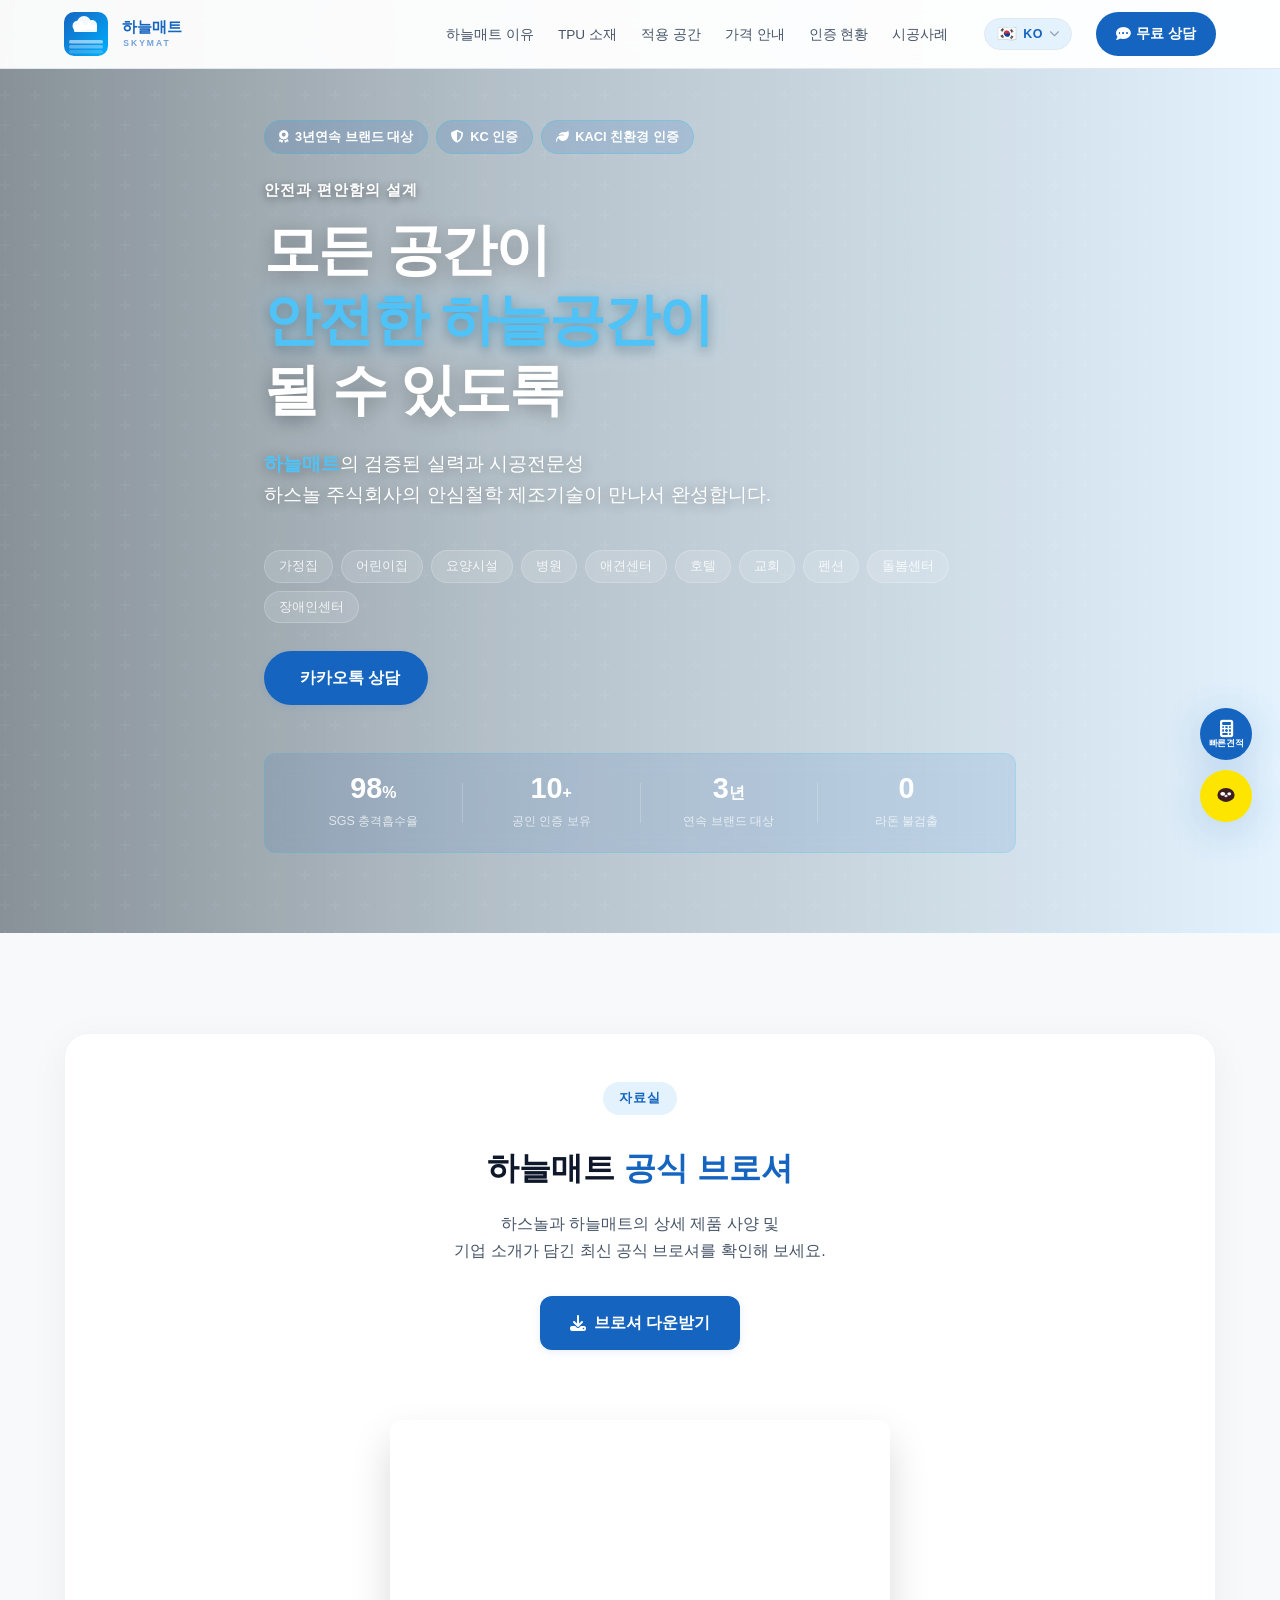
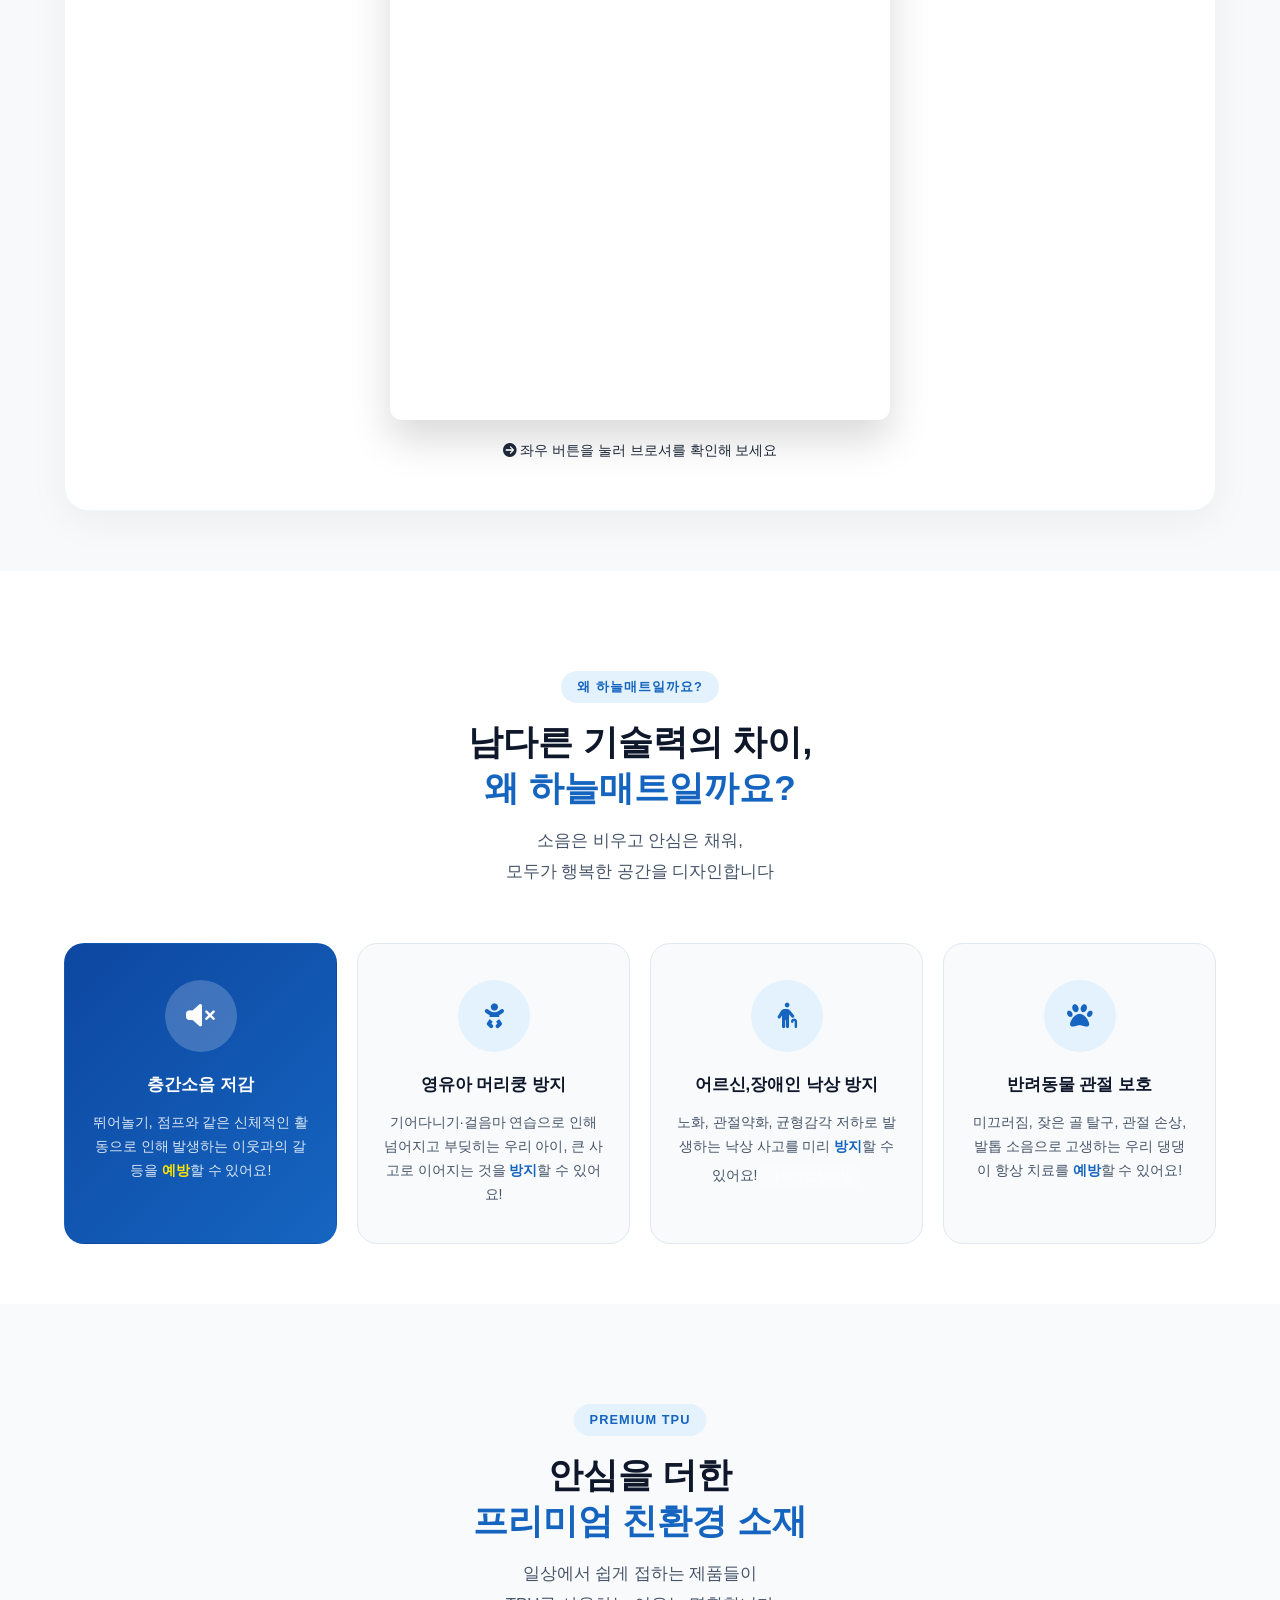
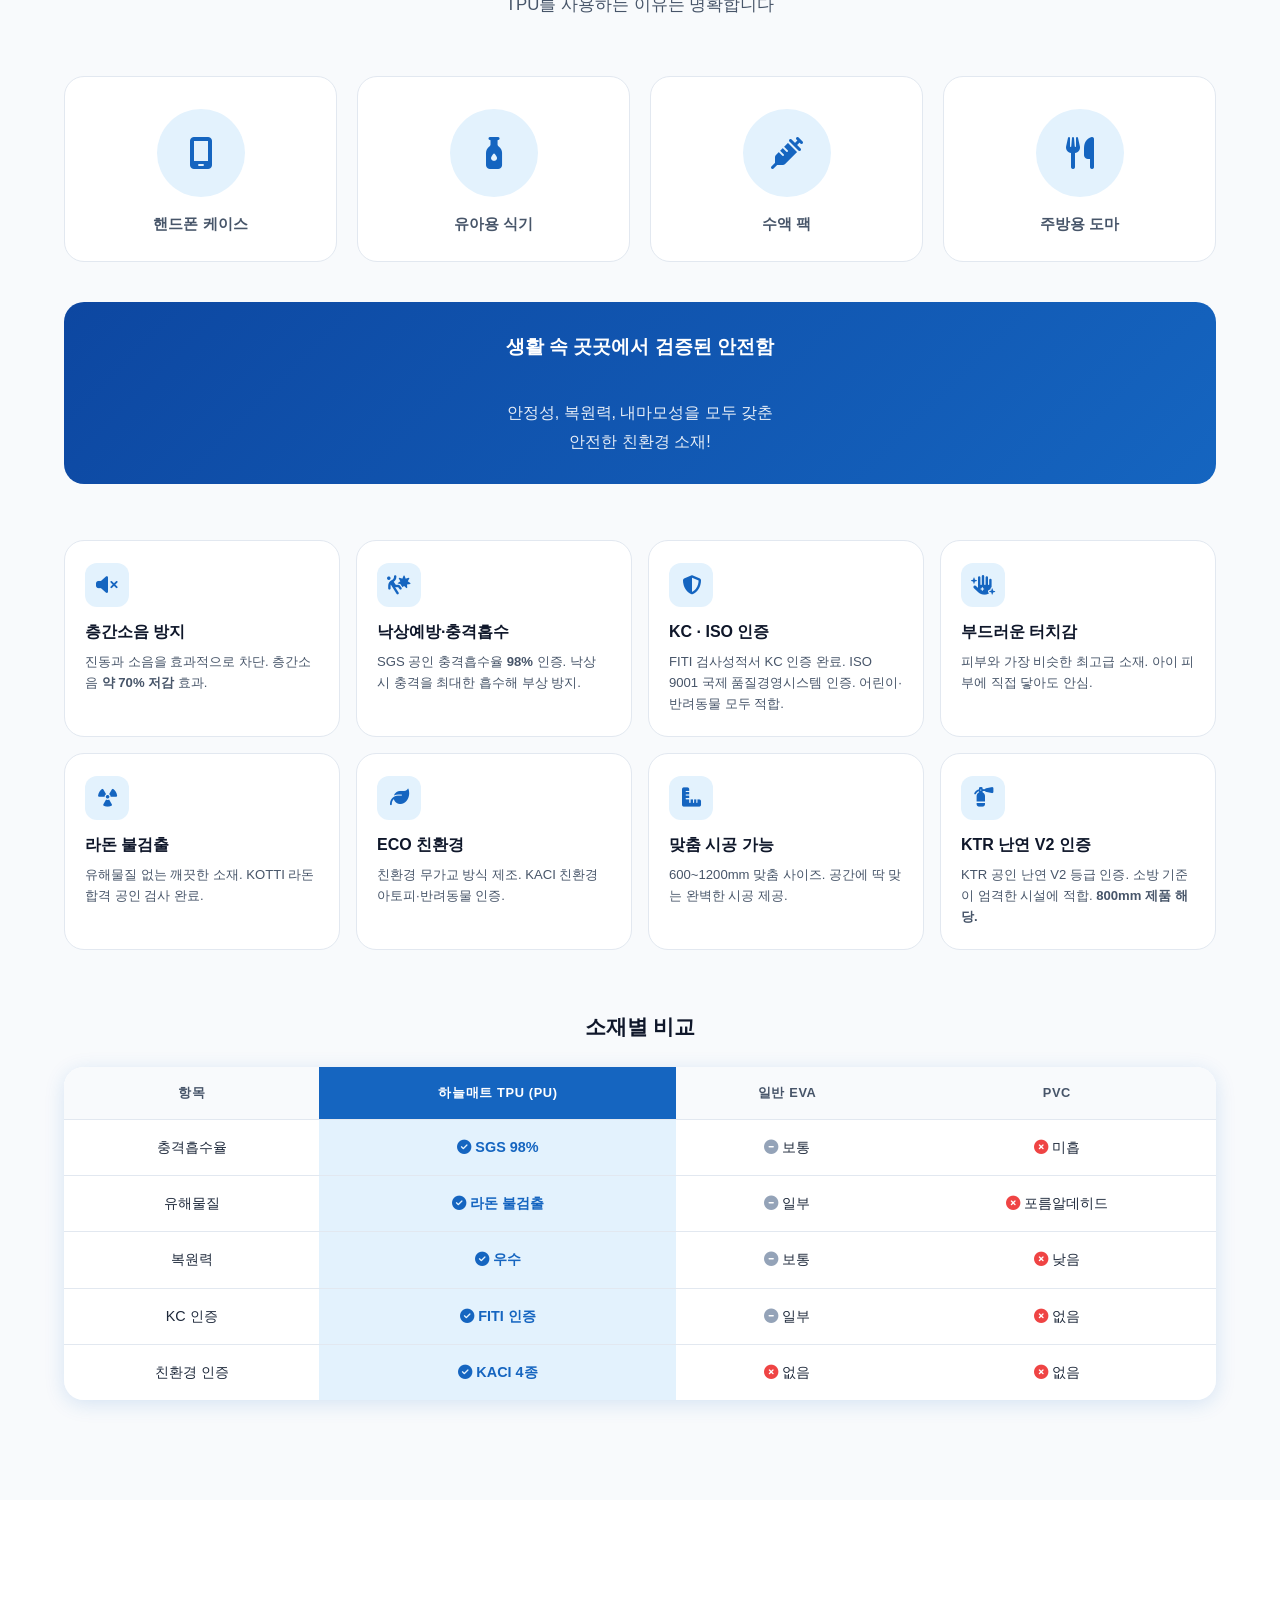
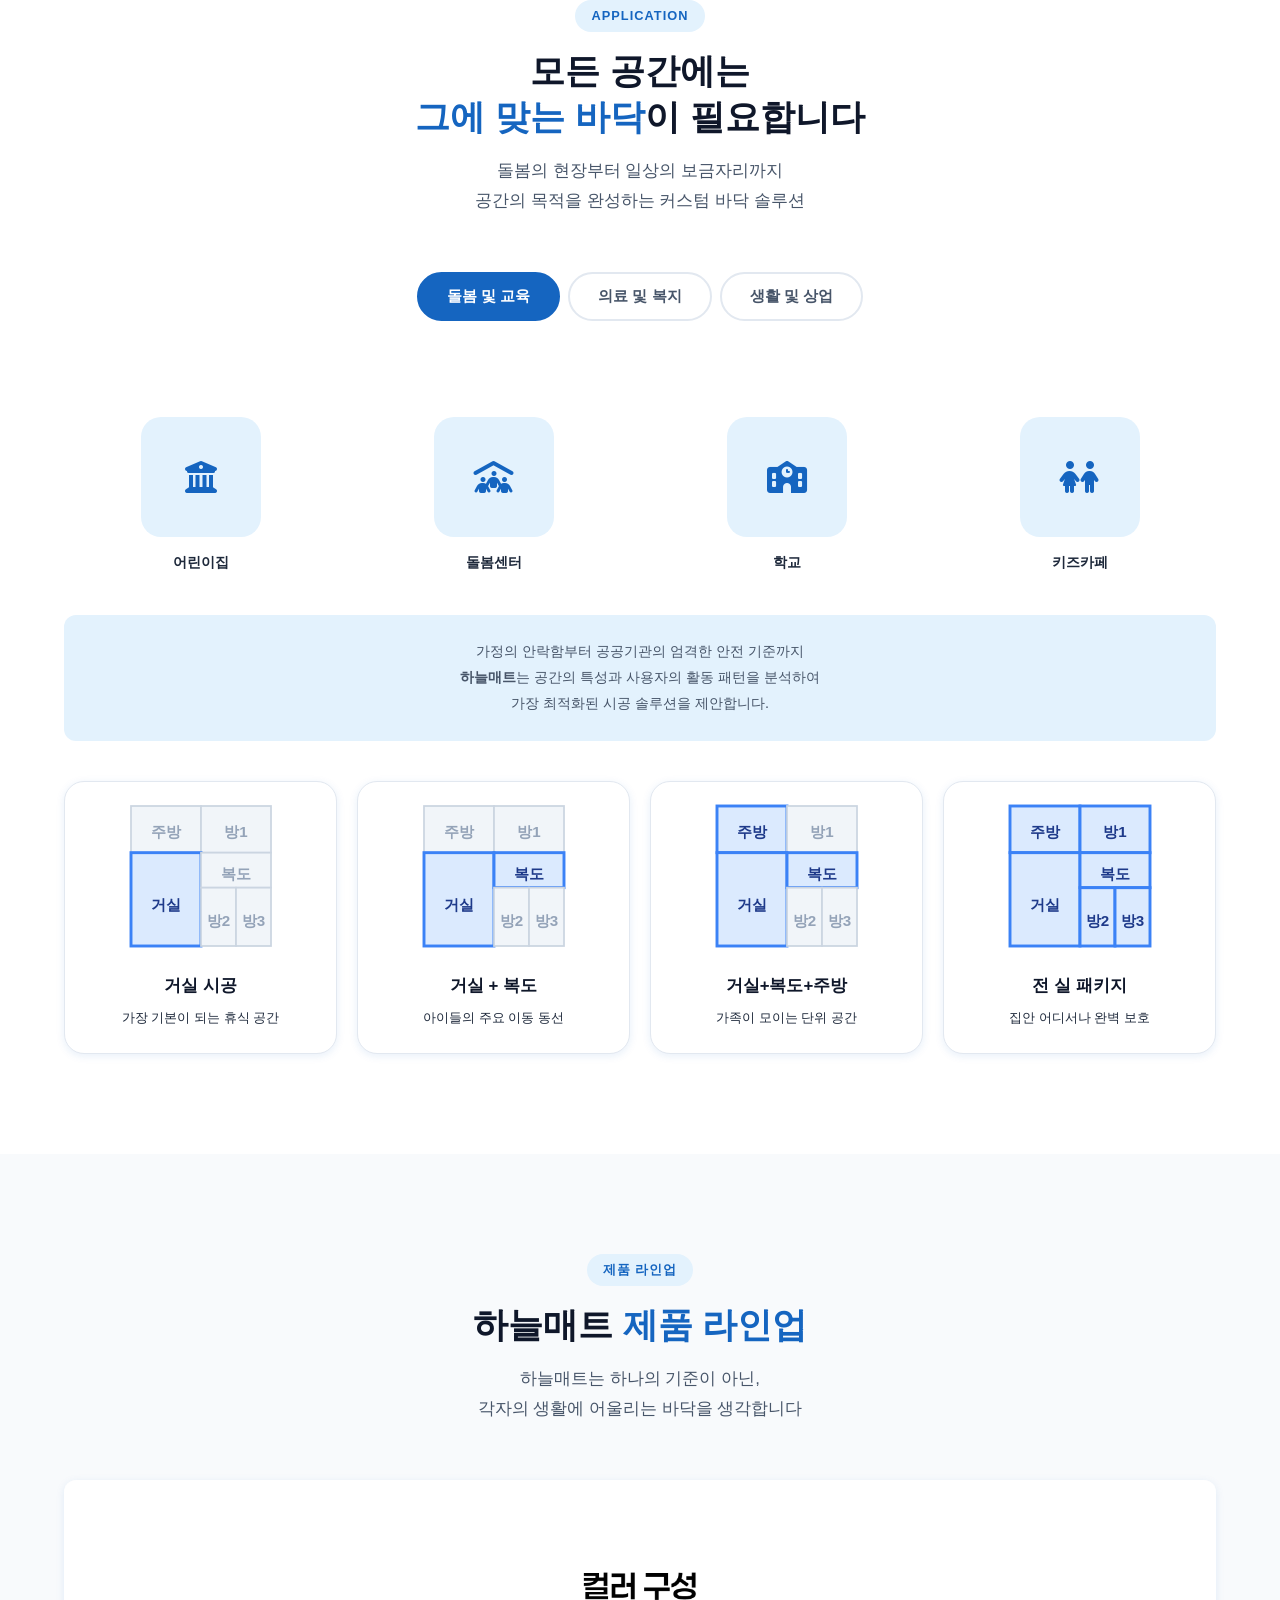
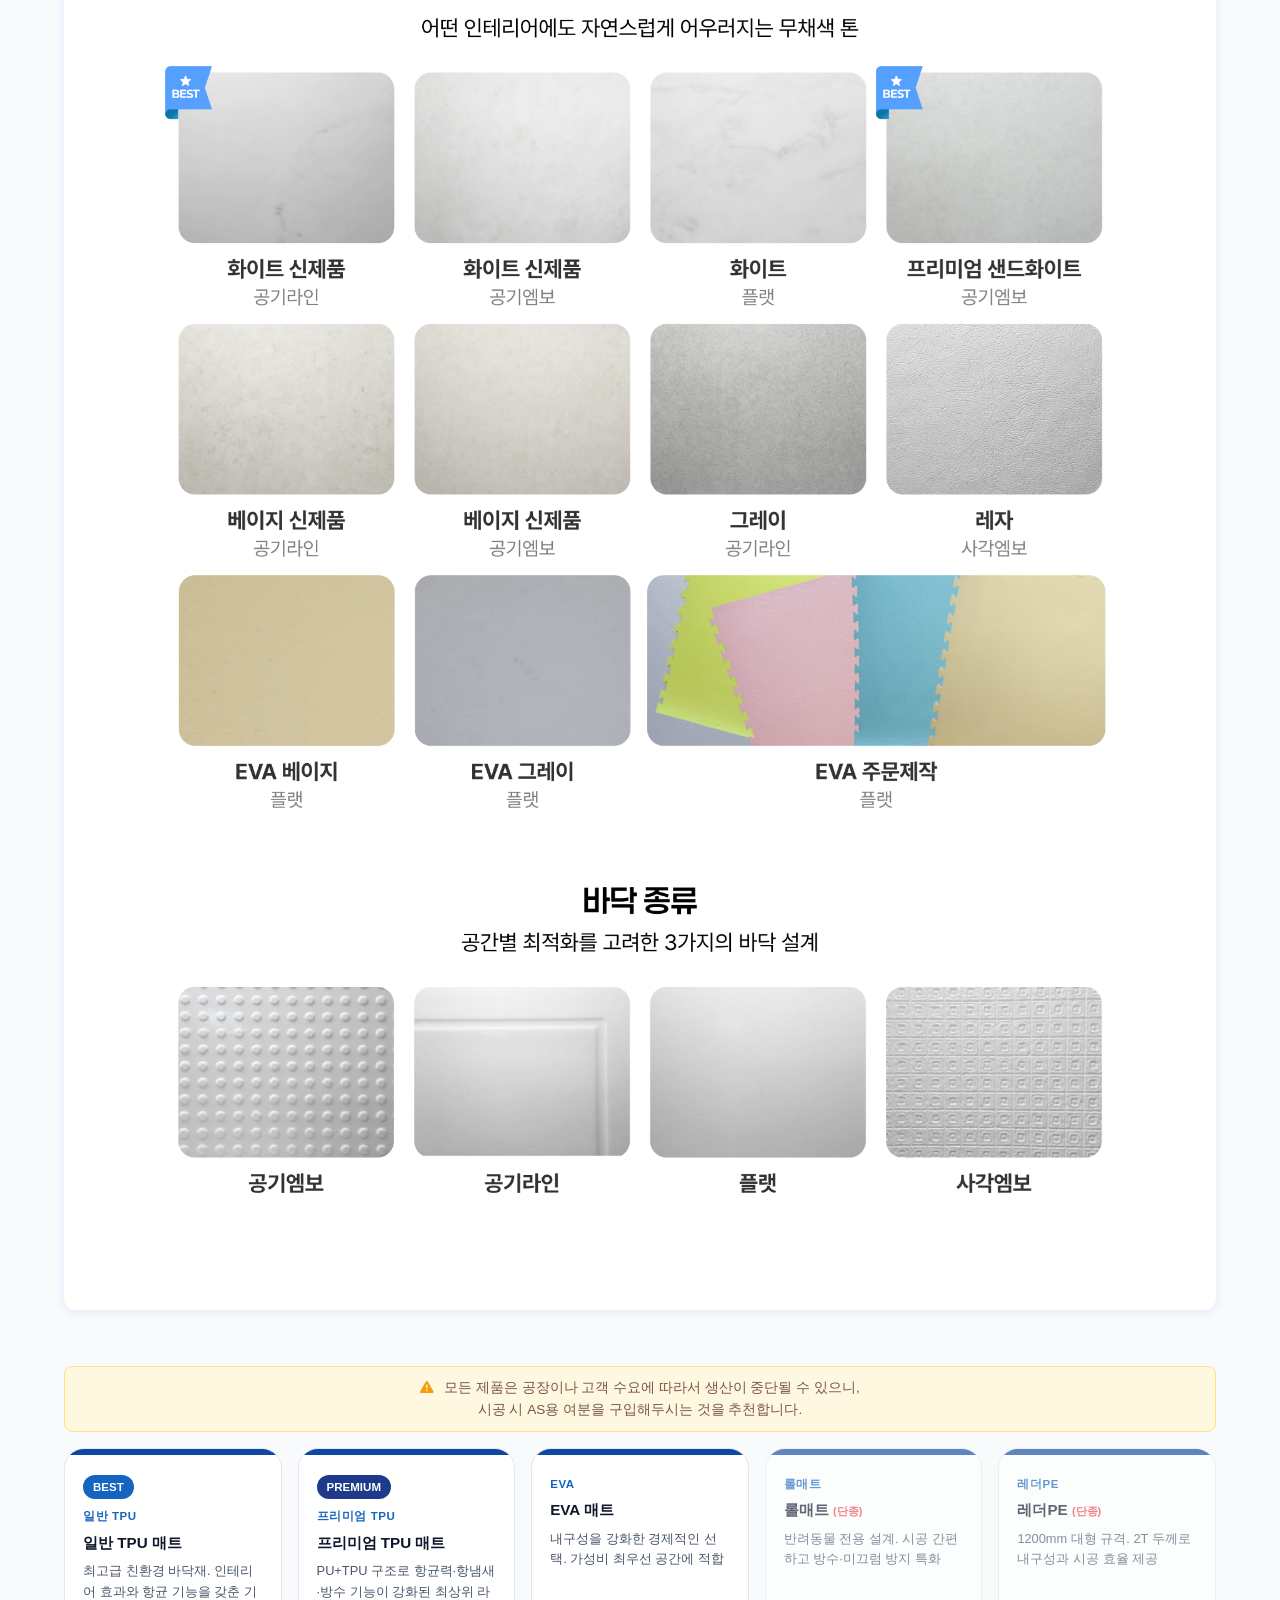
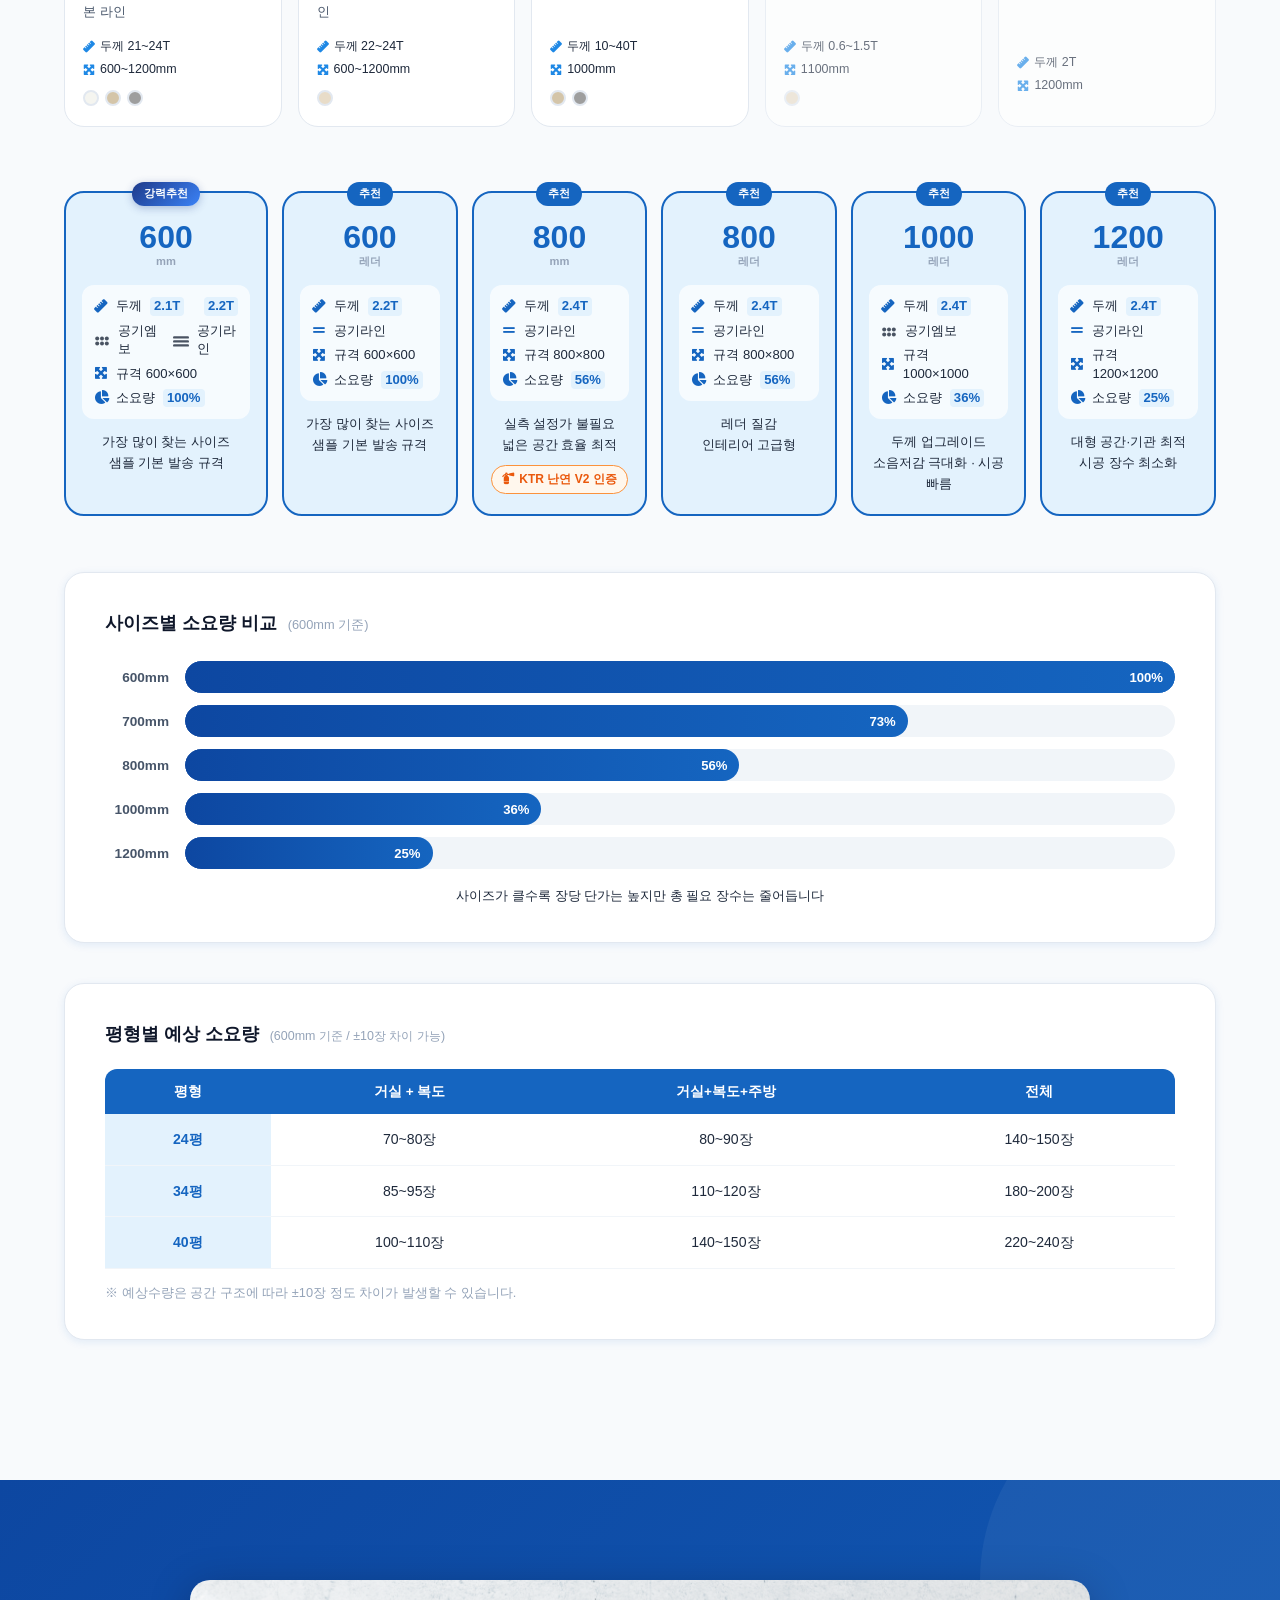
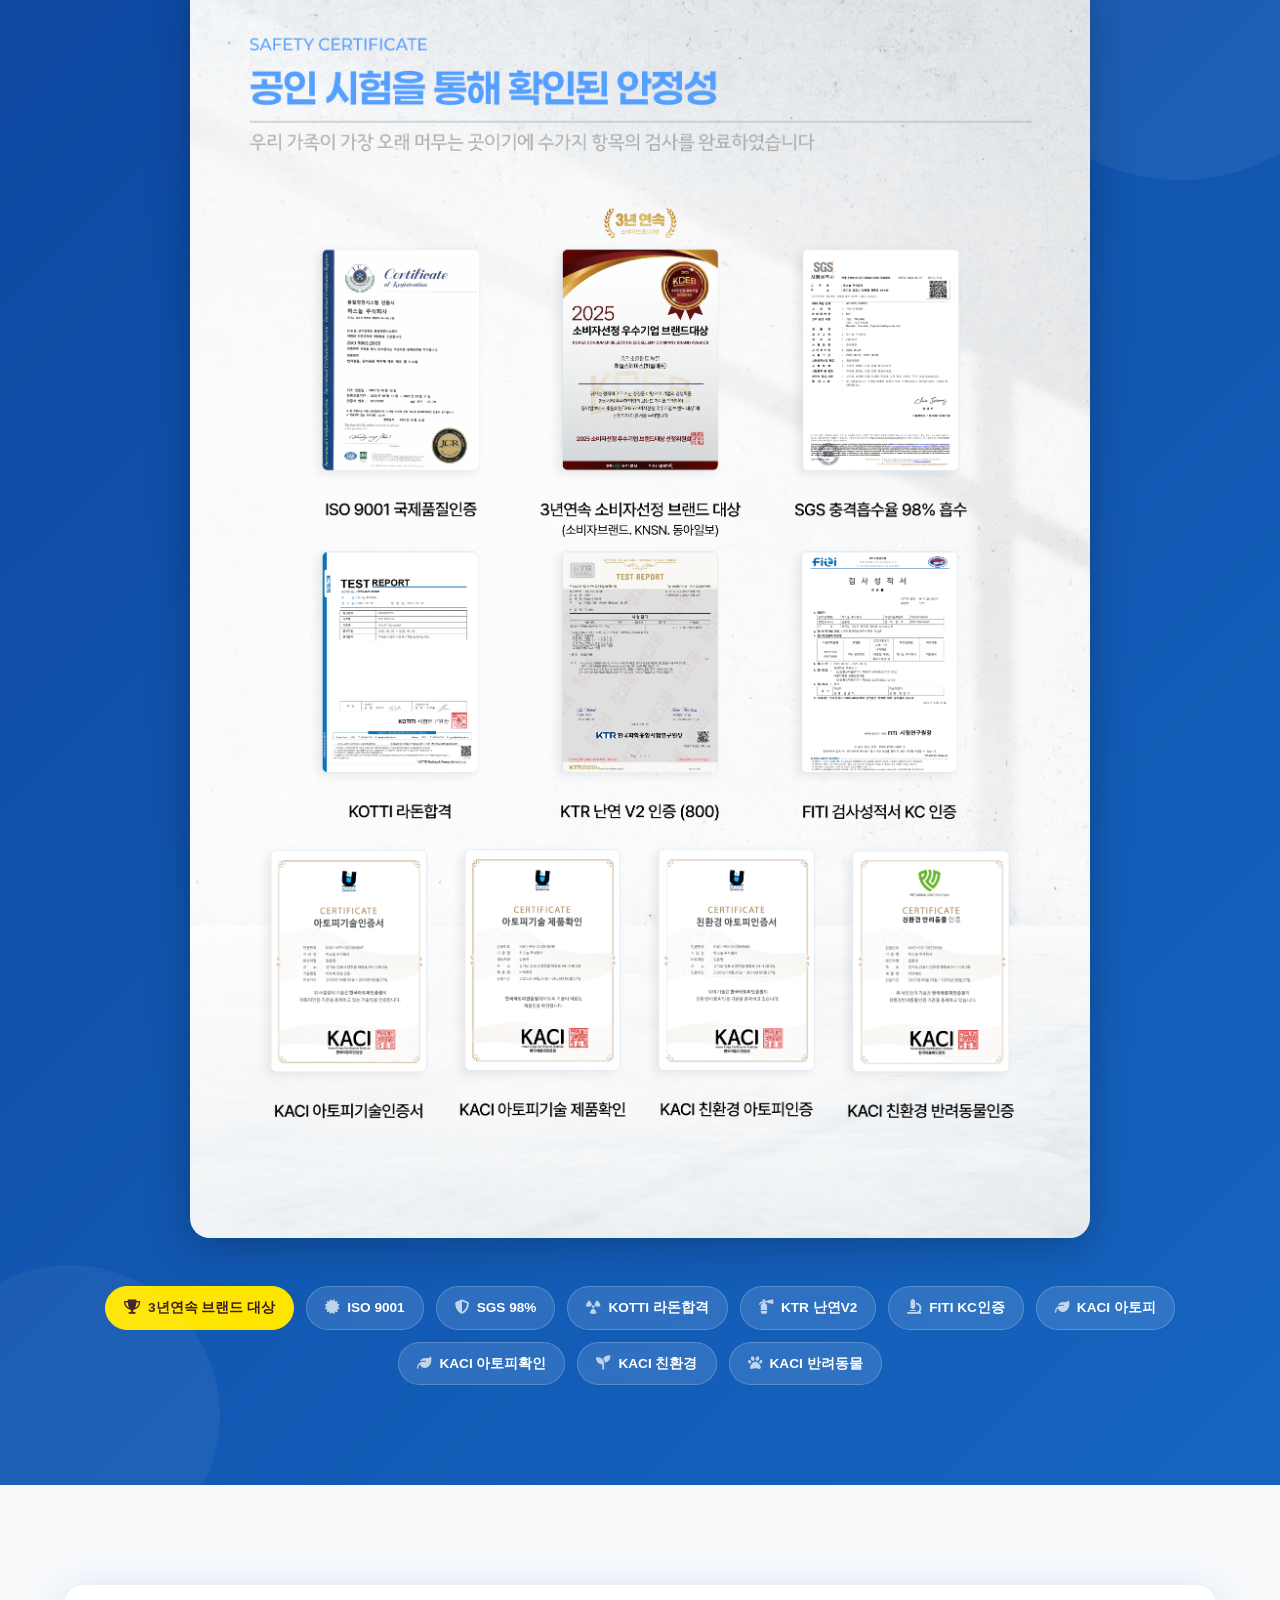
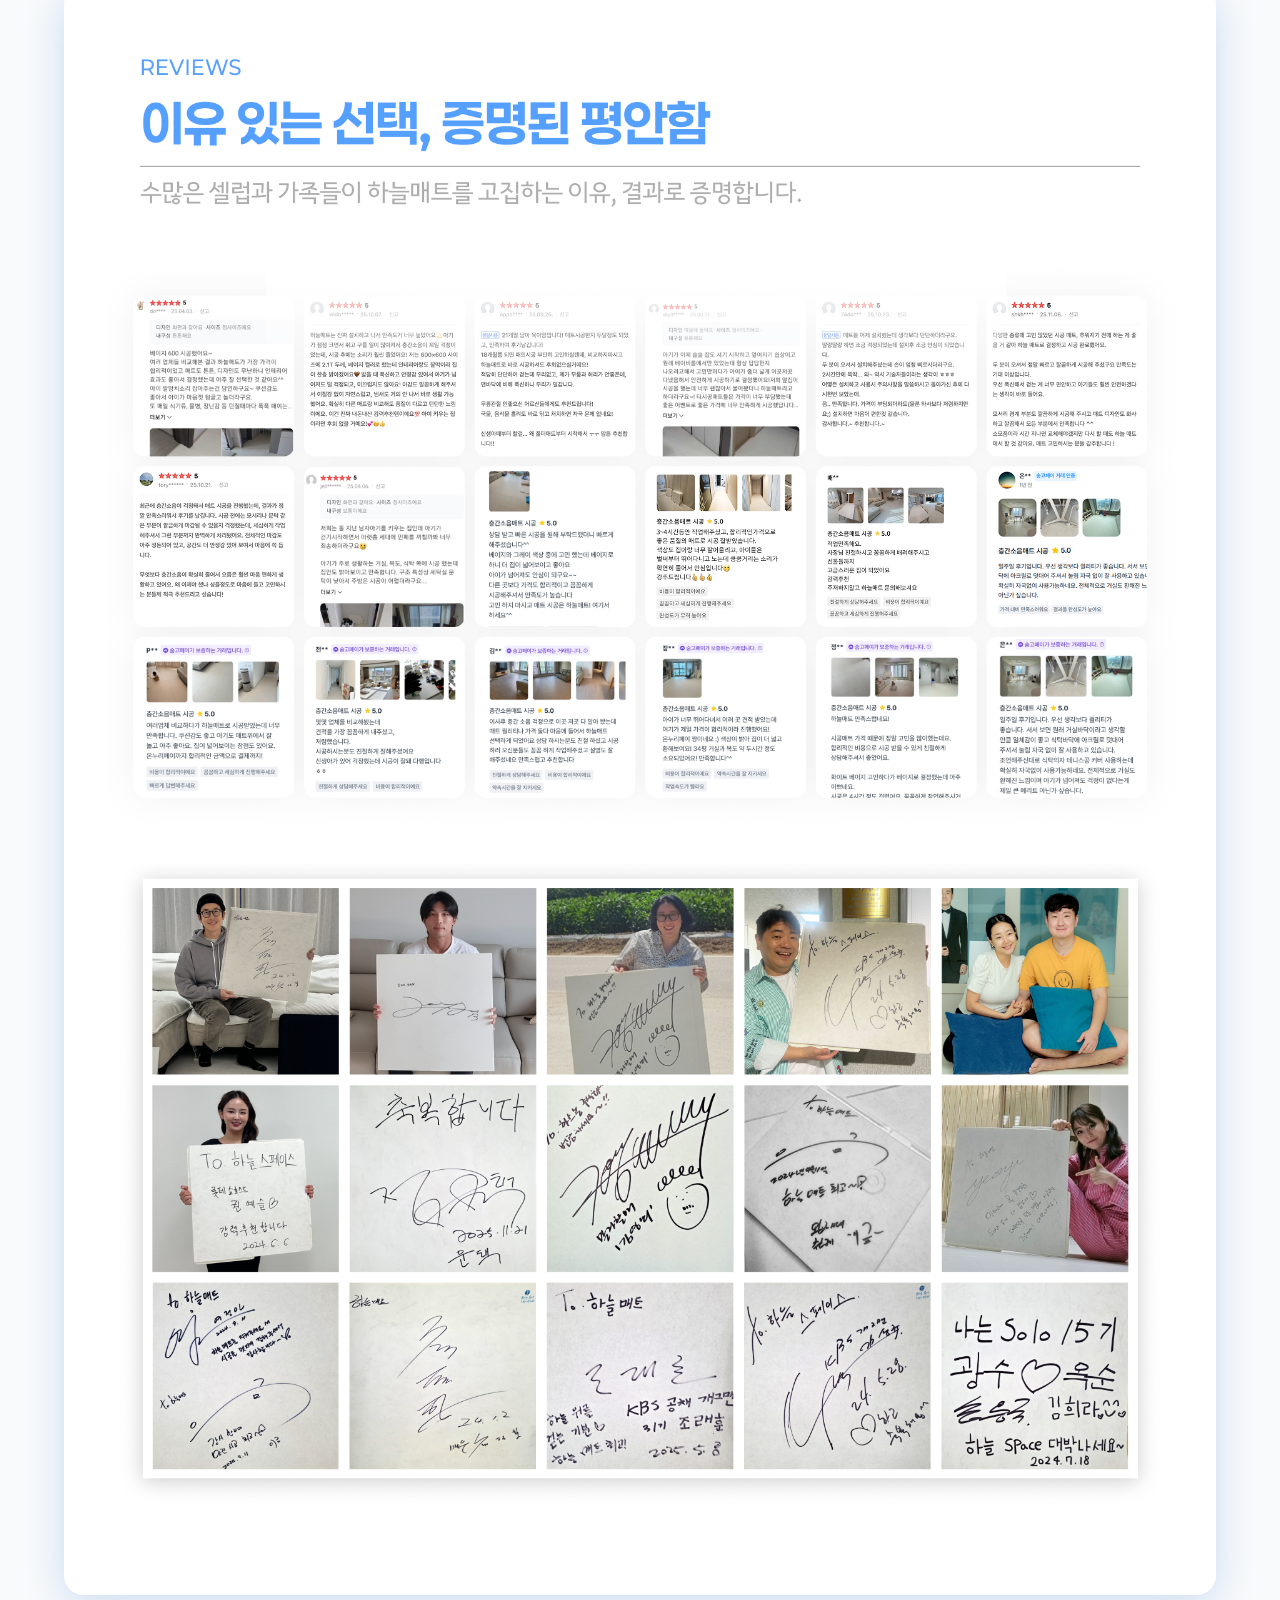
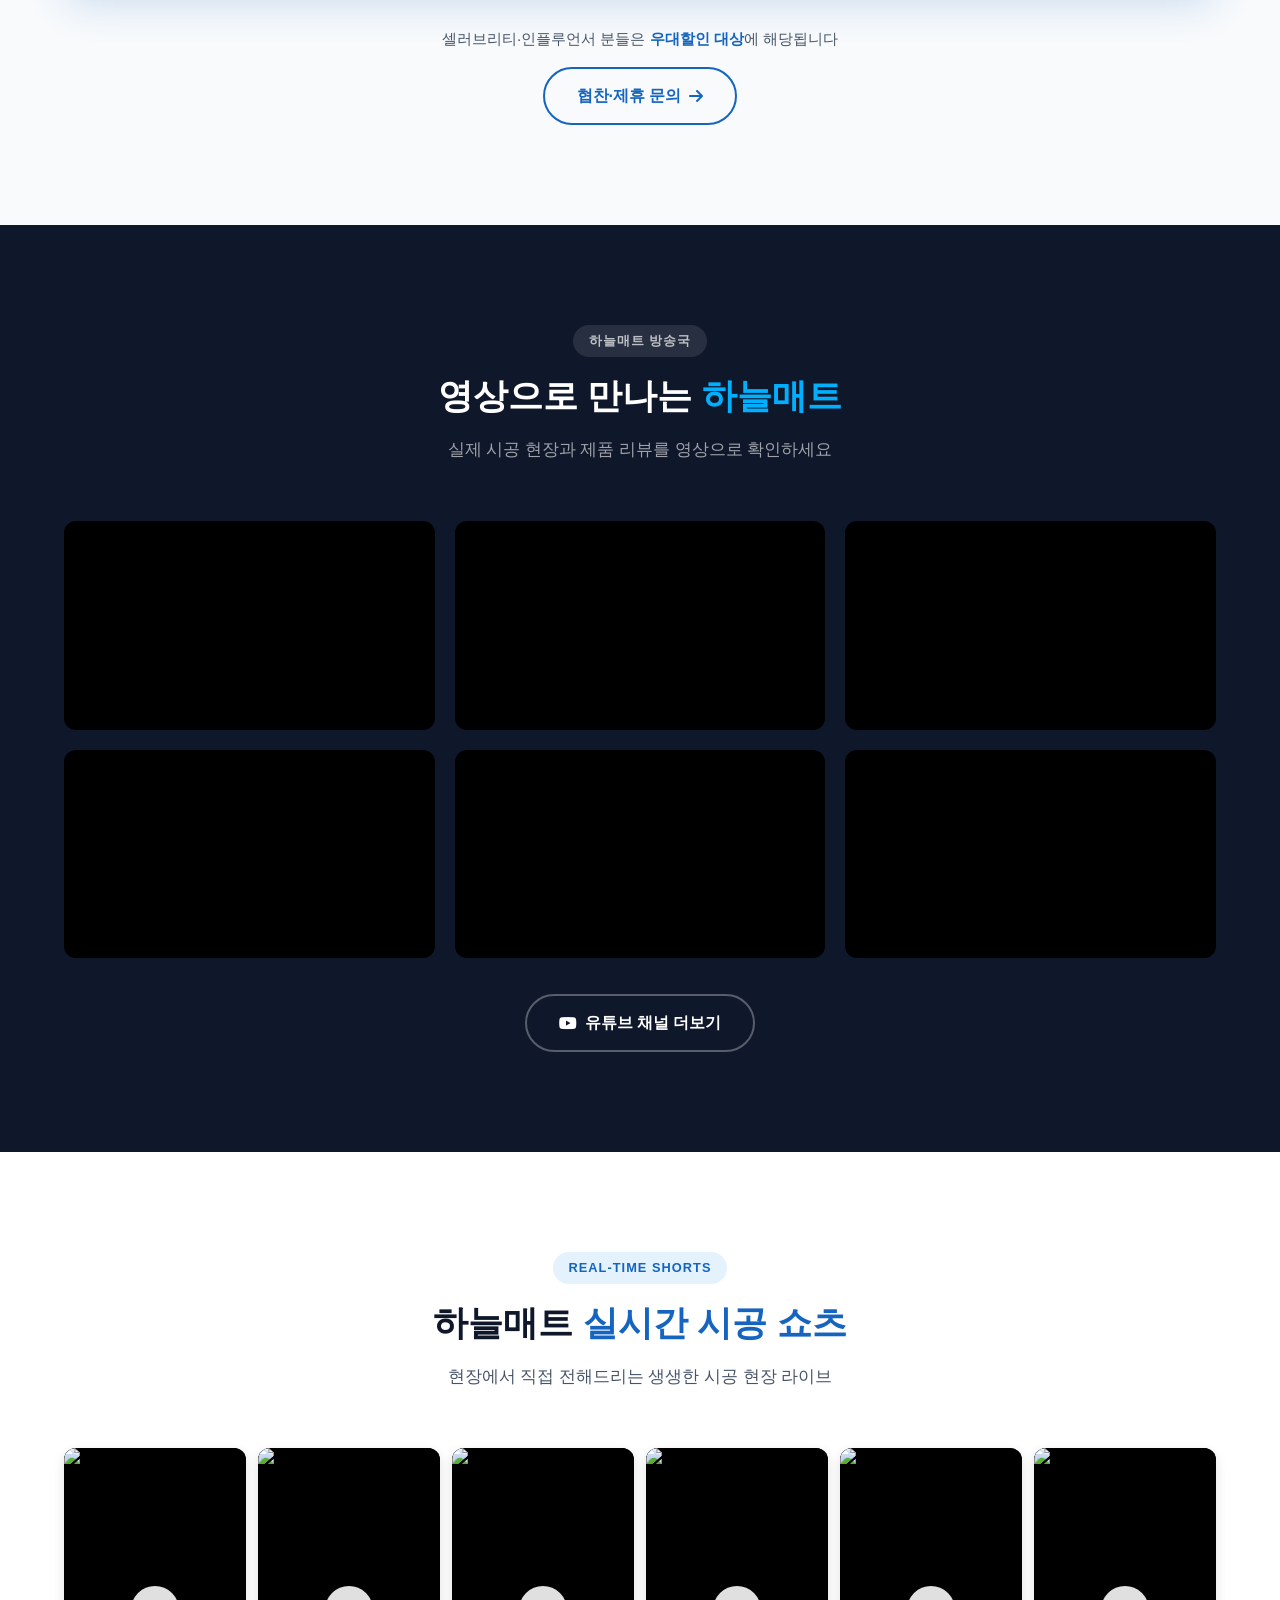
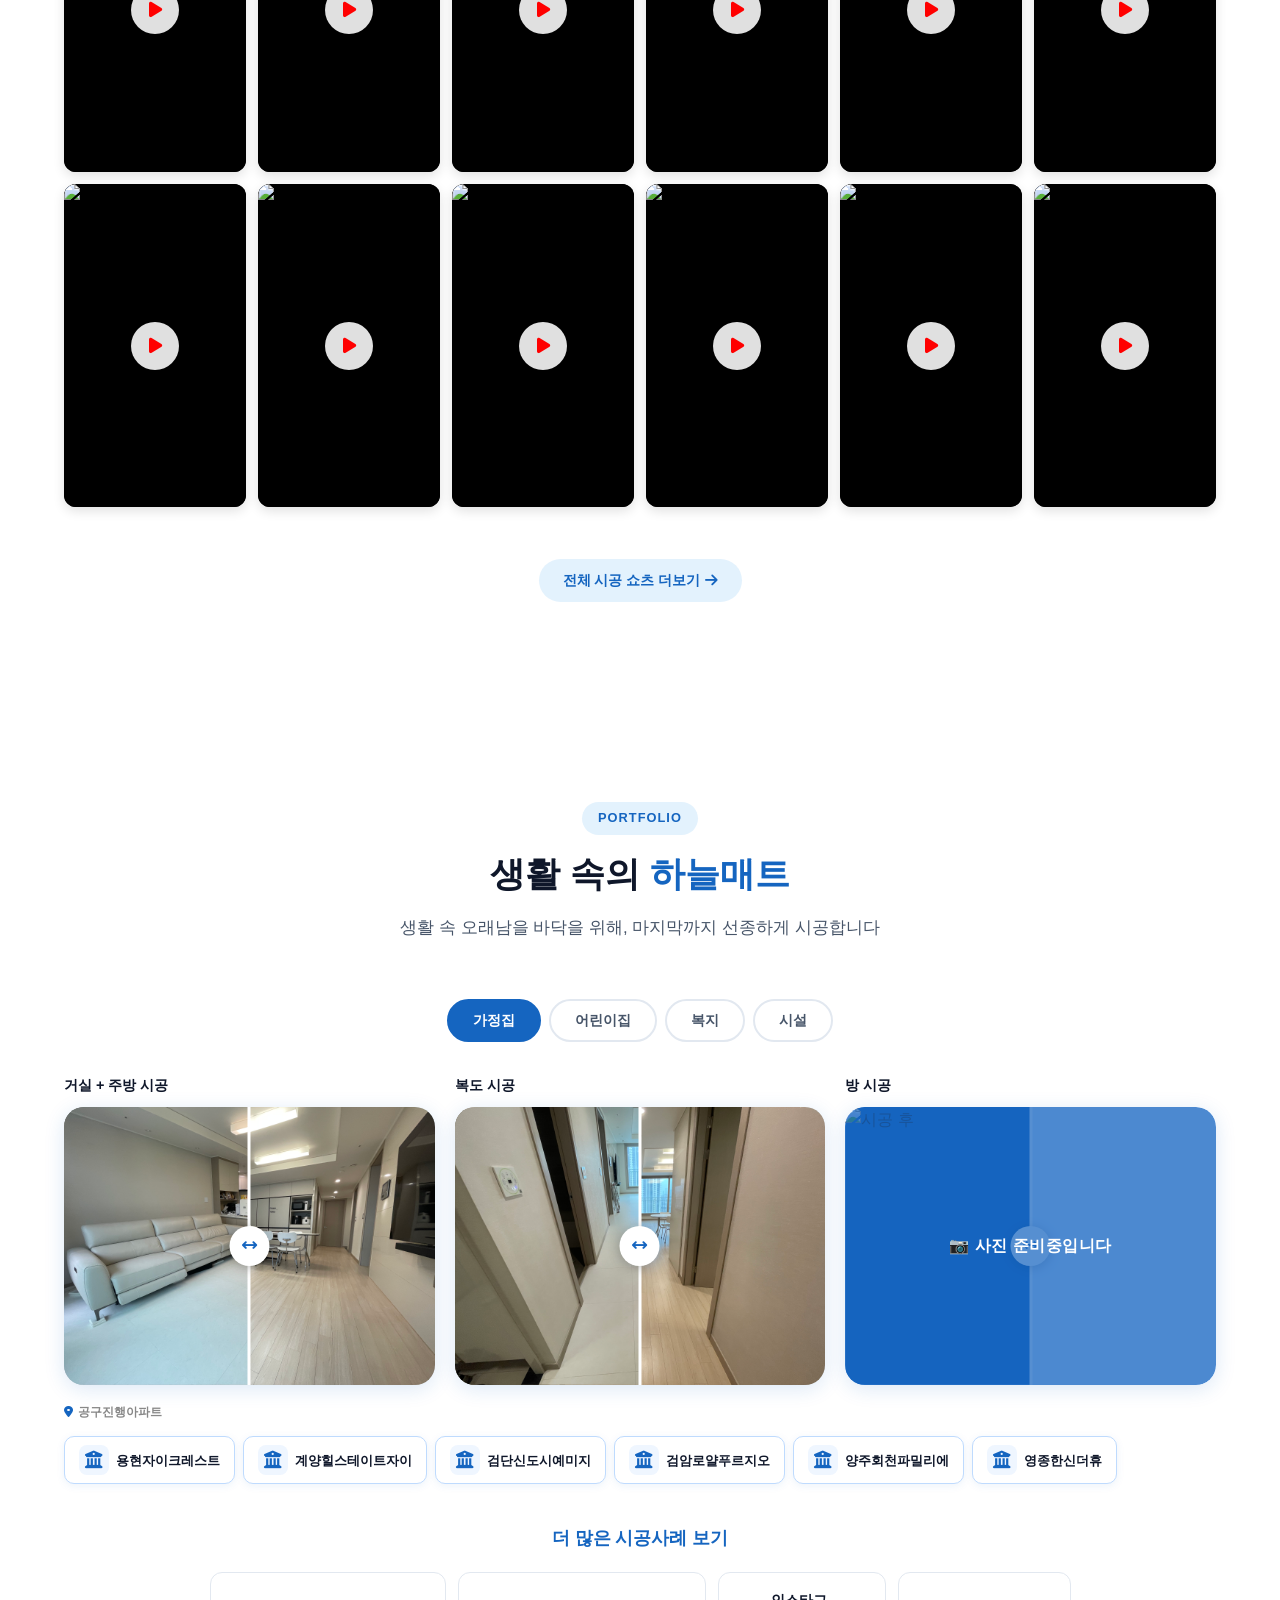
==== commit 4f10039b: "Connect official SkyMat favicon and canonical URL" ====
--- a/index.html
+++ b/index.html
@@ -15,13 +15,15 @@
   <meta name="description" content="하늘매트 - 안전과 편안함의 설계. KC 인증 프리미엄 TPU 층간소음매트. 영유아·어르신·반려동물 모두를 위한 맞춤 바닥 솔루션." />
   <meta name="keywords" content="층간소음매트, TPU매트, 유아매트, 층간소음, 하늘매트, skymat, 어린이집매트, 요양시설매트" />
   <title>하늘매트 | 안전과 편안함의 설계 — 프리미엄 TPU 층간소음매트</title>
+  <link rel="icon" type="image/svg+xml" href="/favicon.svg" />
+  <link rel="canonical" href="https://skymat.kr/" />
 
   <link rel="preconnect" href="https://fonts.googleapis.com" />
   <link rel="preconnect" href="https://fonts.gstatic.com" crossorigin />
   <link href="https://fonts.googleapis.com/css2?family=Noto+Sans+KR:wght@300;400;500;700;900&display=swap"
     rel="stylesheet" />
   <link rel="stylesheet" href="https://cdnjs.cloudflare.com/ajax/libs/font-awesome/6.5.0/css/all.min.css" />
-  <link rel="stylesheet" href="css/style.css" />
+  <link rel="stylesheet" href="css/style.css?v=20260521-2" />
   <!-- Swiper CSS -->
   <link rel="stylesheet" href="https://cdn.jsdelivr.net/npm/swiper@11/swiper-bundle.min.css" />
   <!-- Supabase SDK -->
@@ -2036,7 +2038,7 @@
   <script src="js/supabase-config.js"></script>
   <!-- Daum Postcode API -->
   <script src="https://t1.daumcdn.net/mapjsapi/bundle/postcode/prod/postcode.v2.js"></script>
-  <script src="js/main.js"></script>
+  <script src="js/main.js?v=20260521-2"></script>
   <!-- ===== 유튜브 쇼츠 자동 크롤링 (Apps Script 프록시) ===== -->
   <script>
     const DEFAULT_SHORTS_IDS = [
--- a/css/style.css
+++ b/css/style.css
@@ -2107,6 +2107,7 @@
   color: var(--kakao-text);
 }
 .cert-badge.highlight i { color: var(--kakao-text); }
+.cert-badges-all .cert-badge-featured { order: -1; }
 
 /* ===== 제품 브로슈어 이미지 ===== */
 .product-brochure {
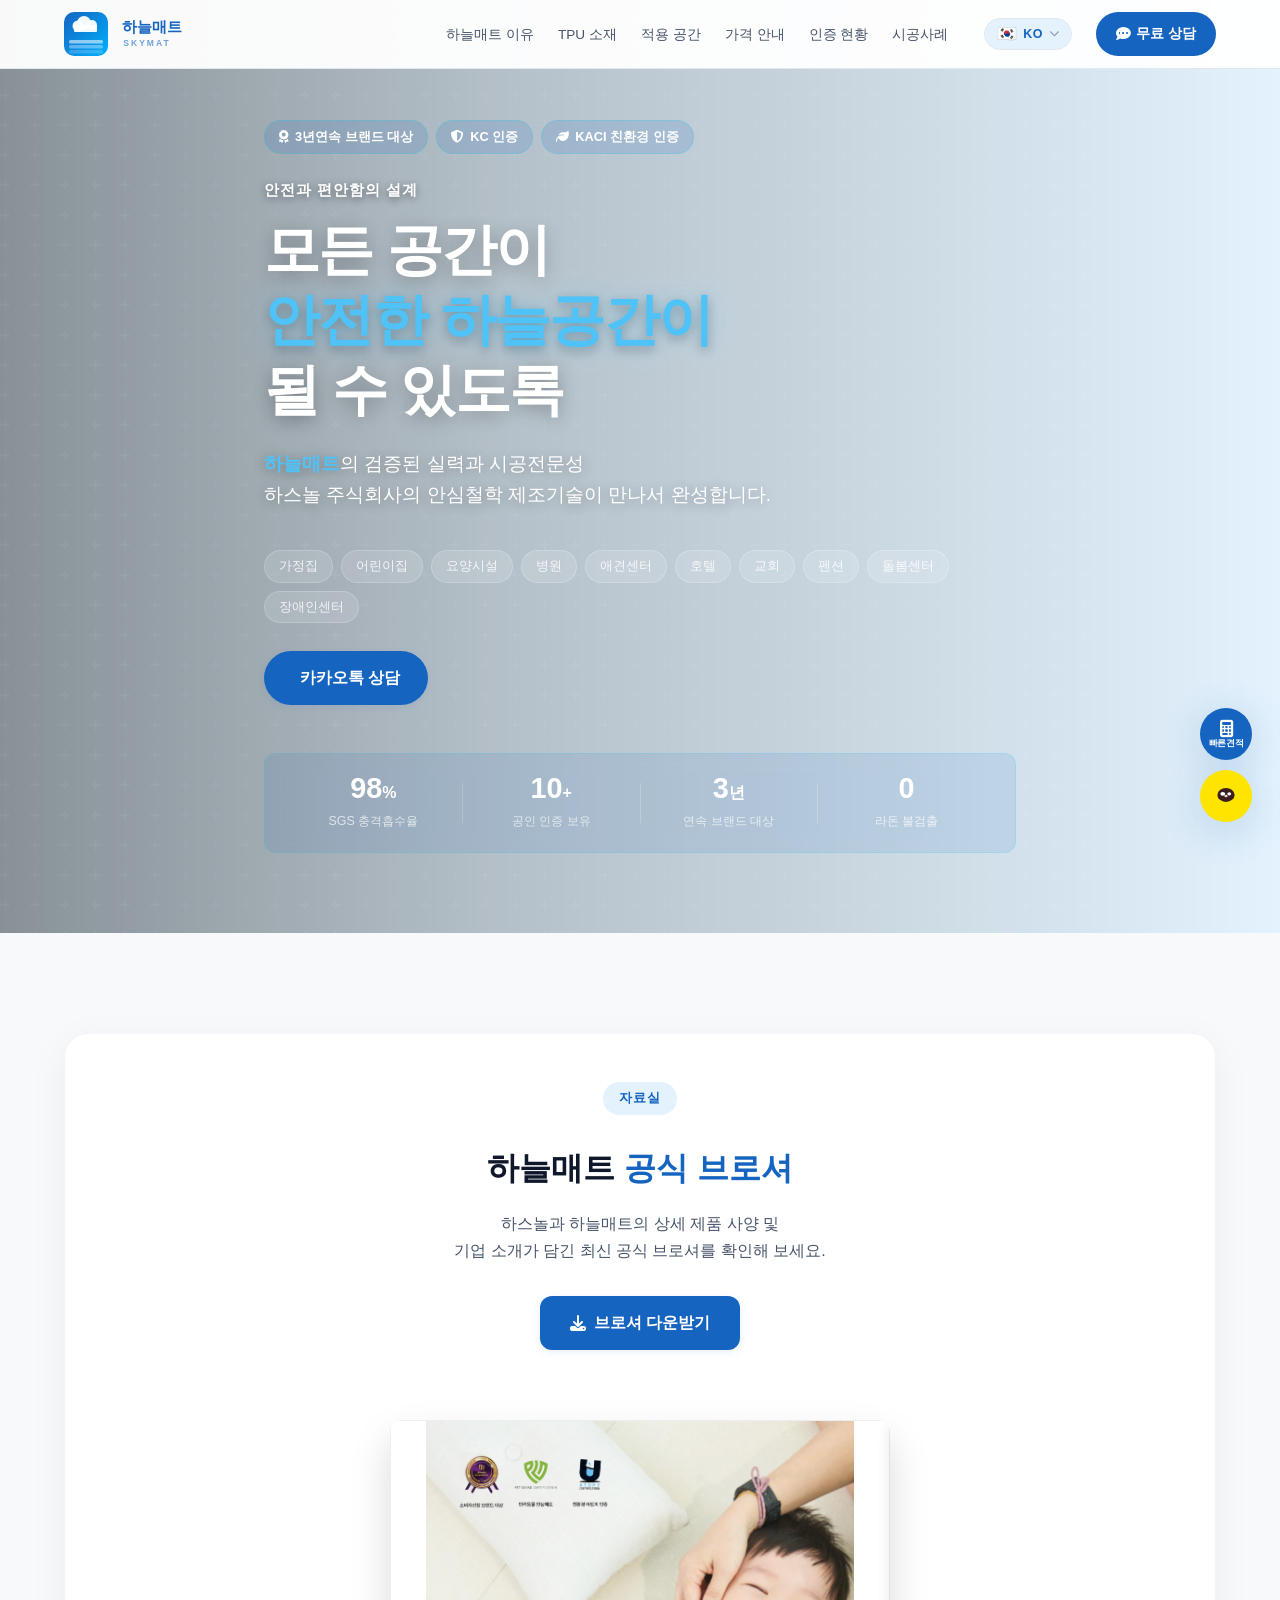
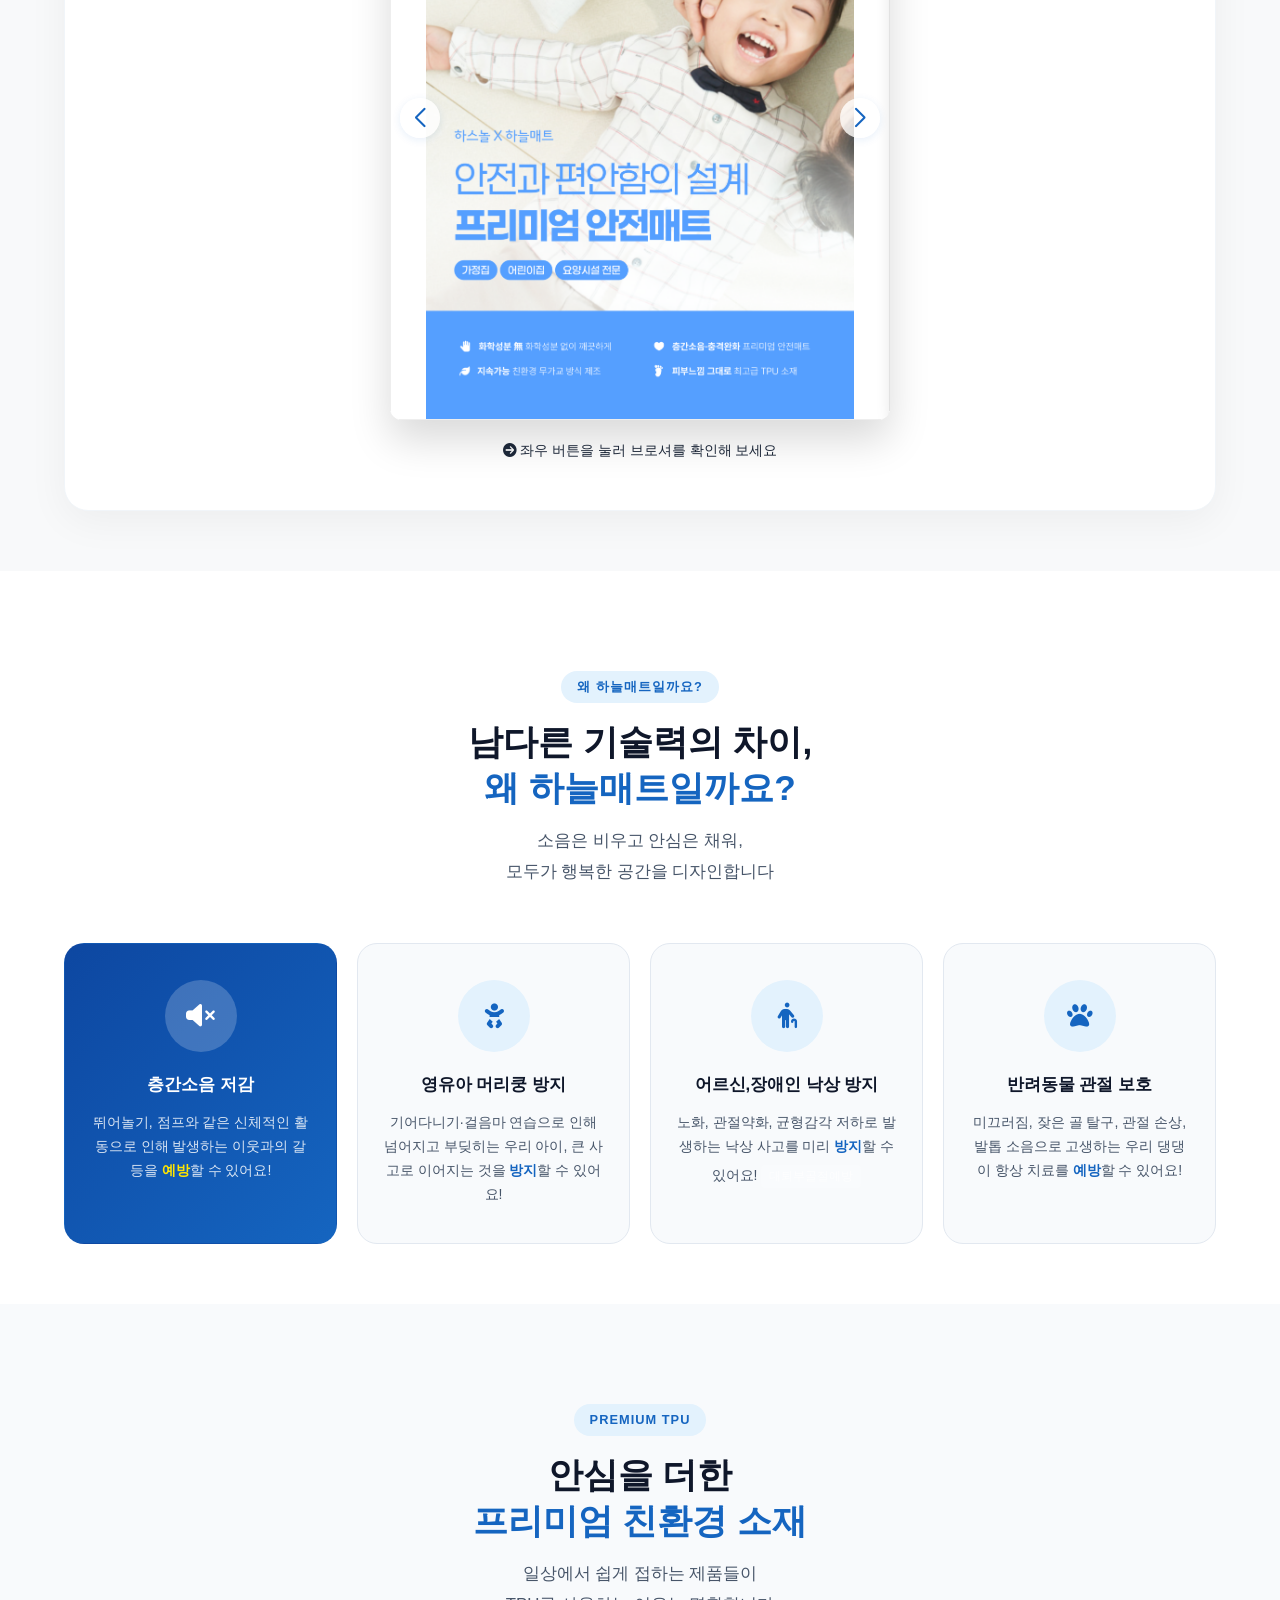
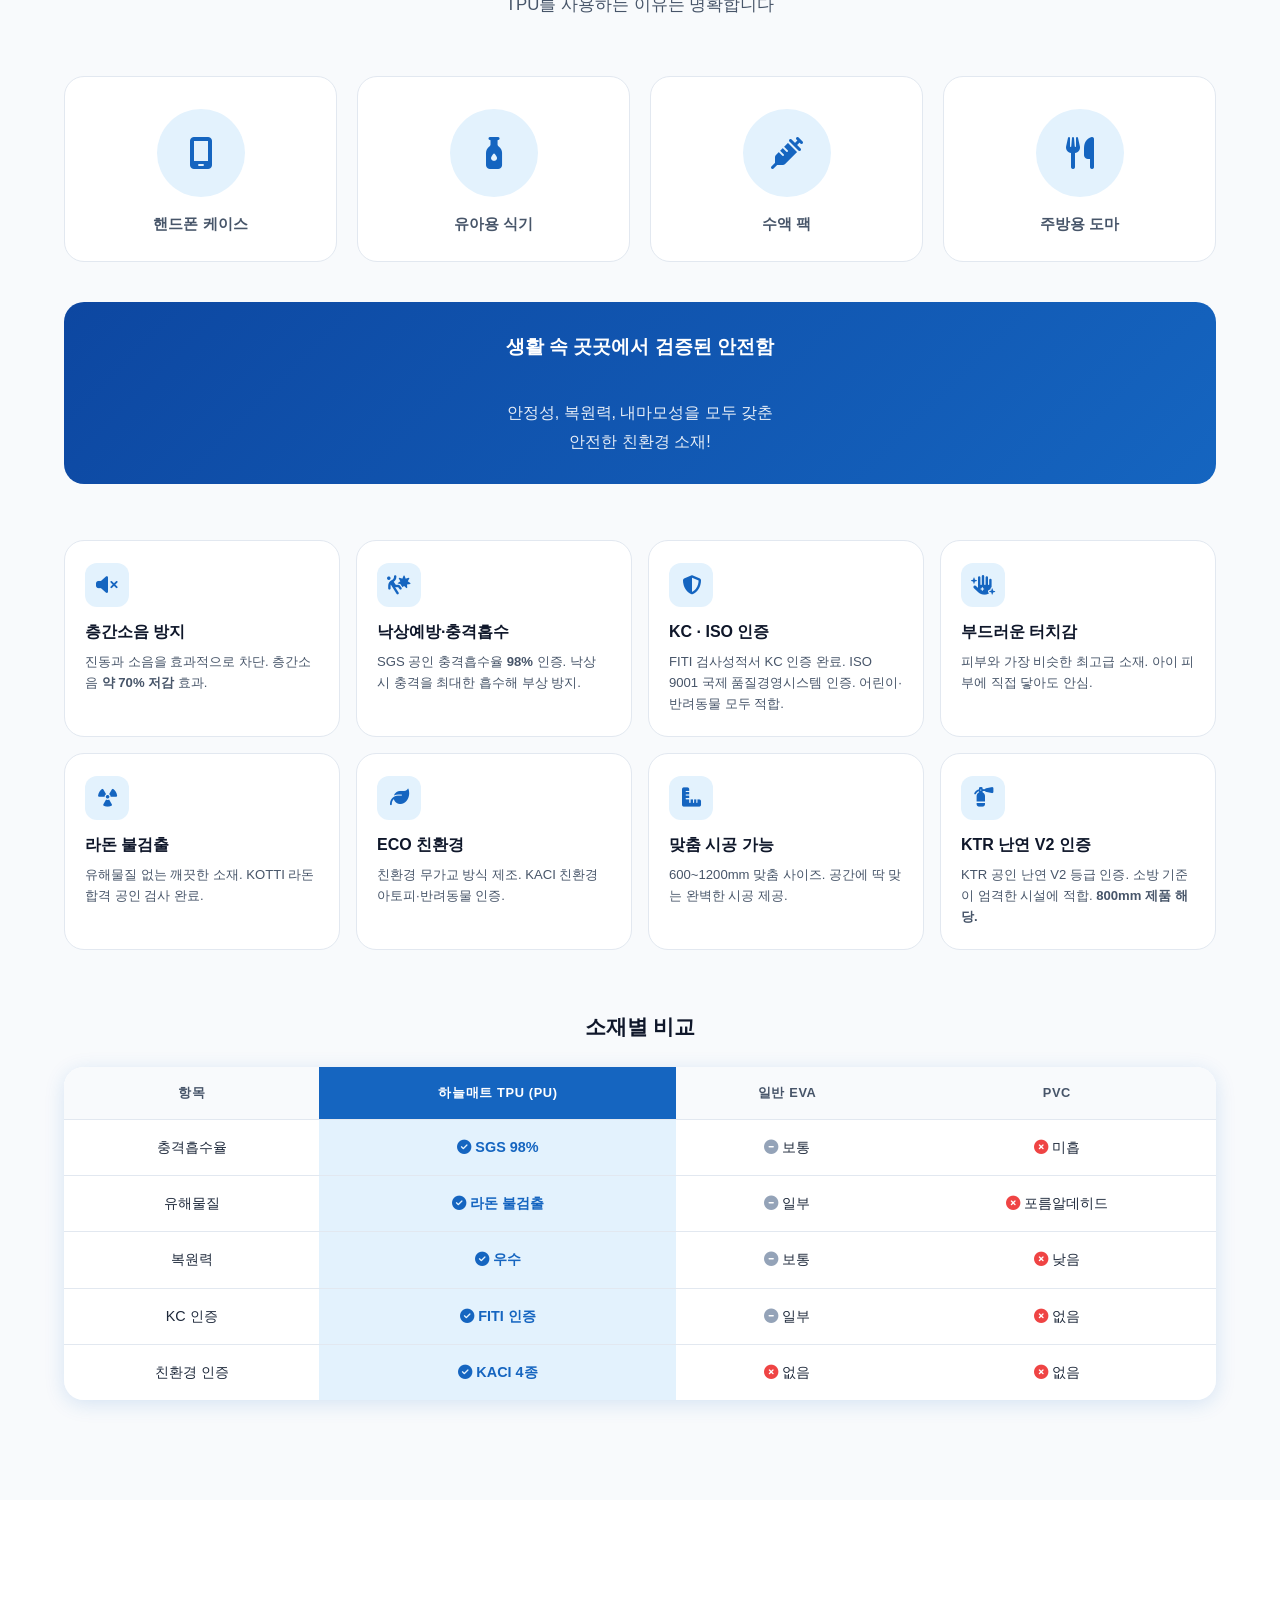
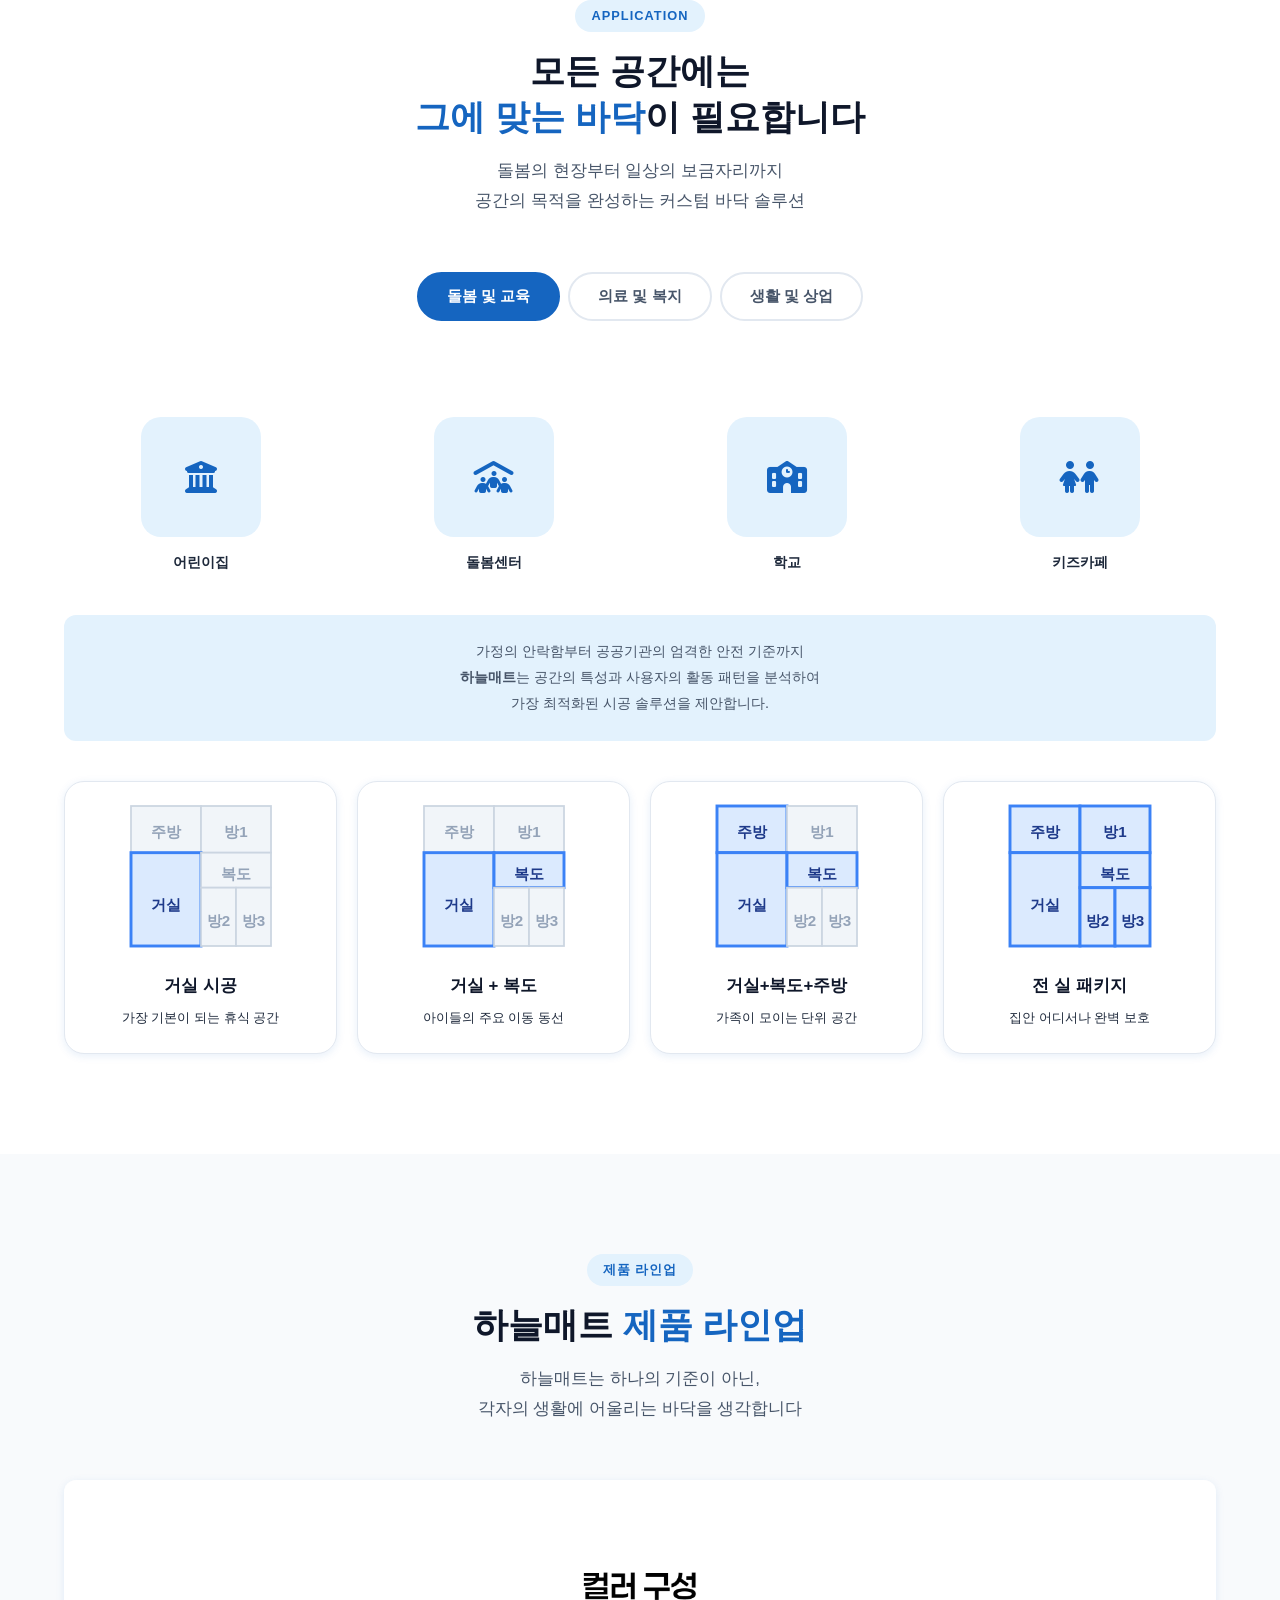
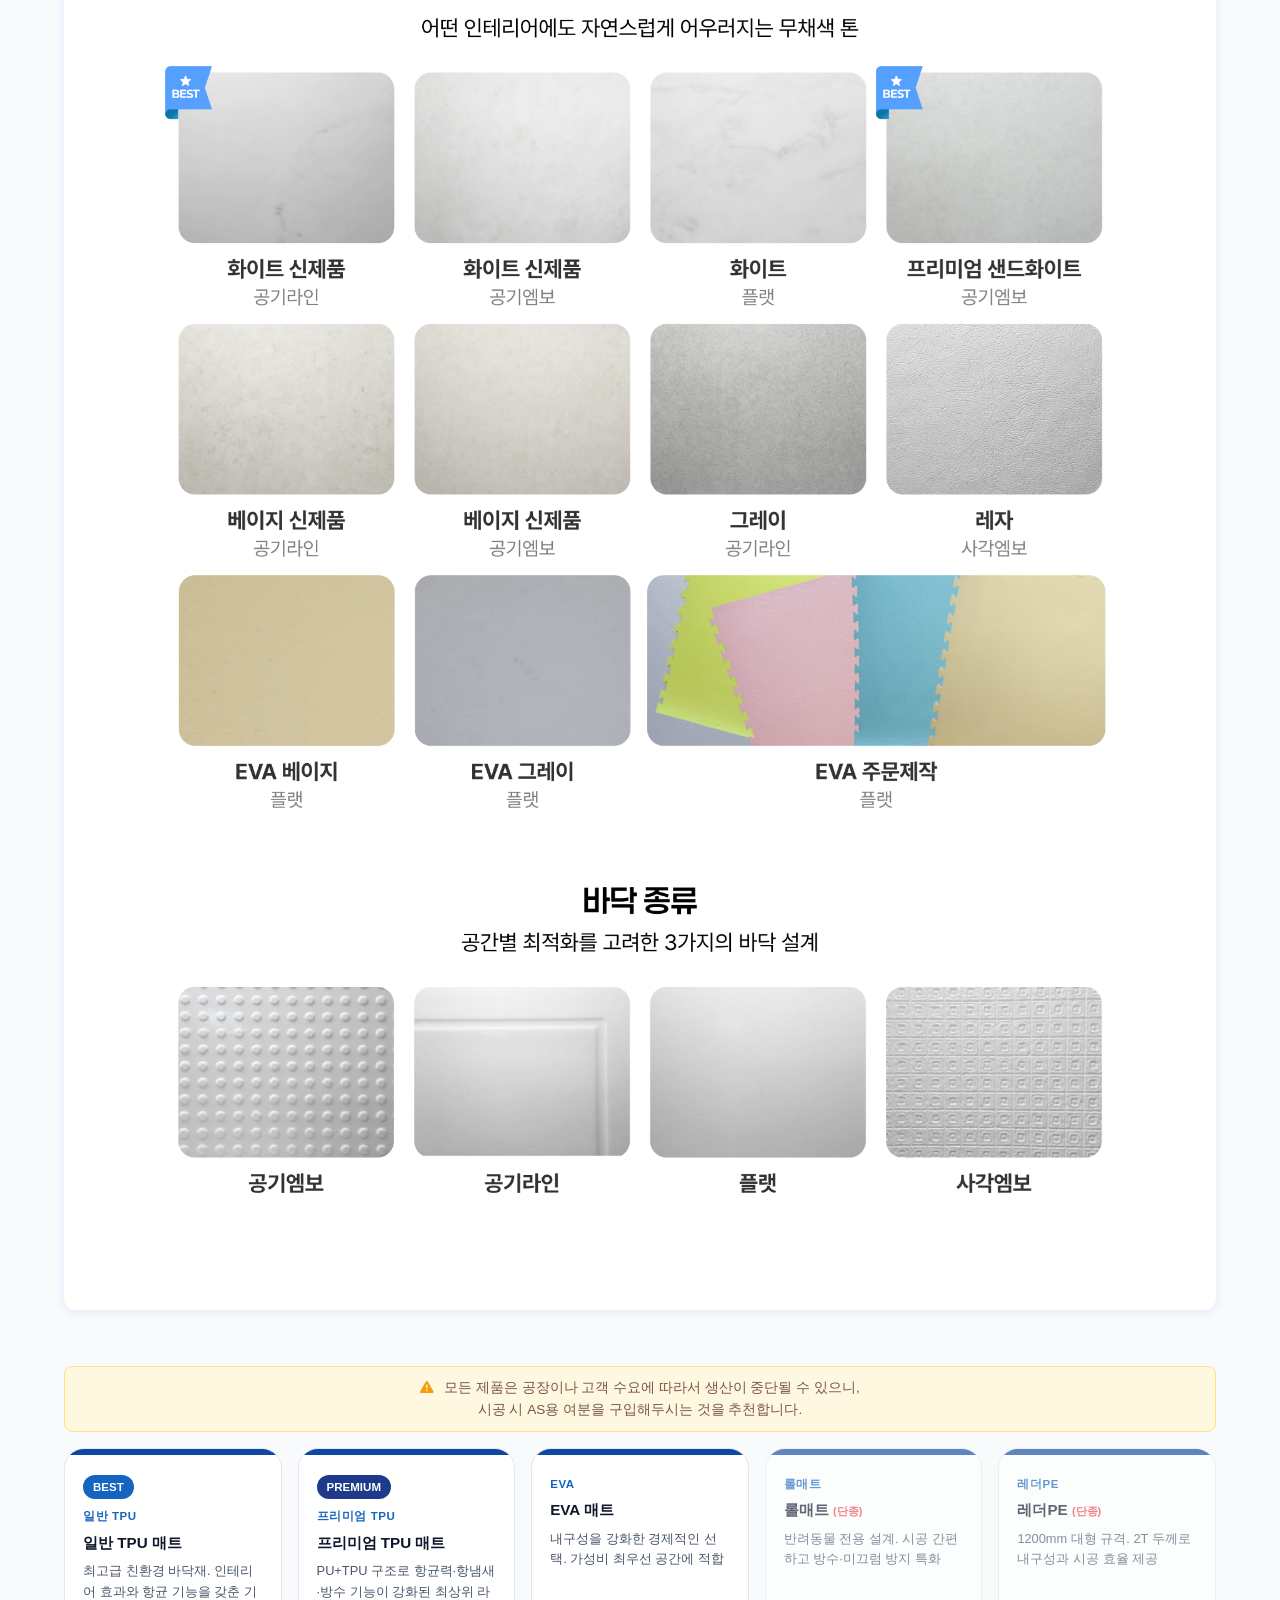
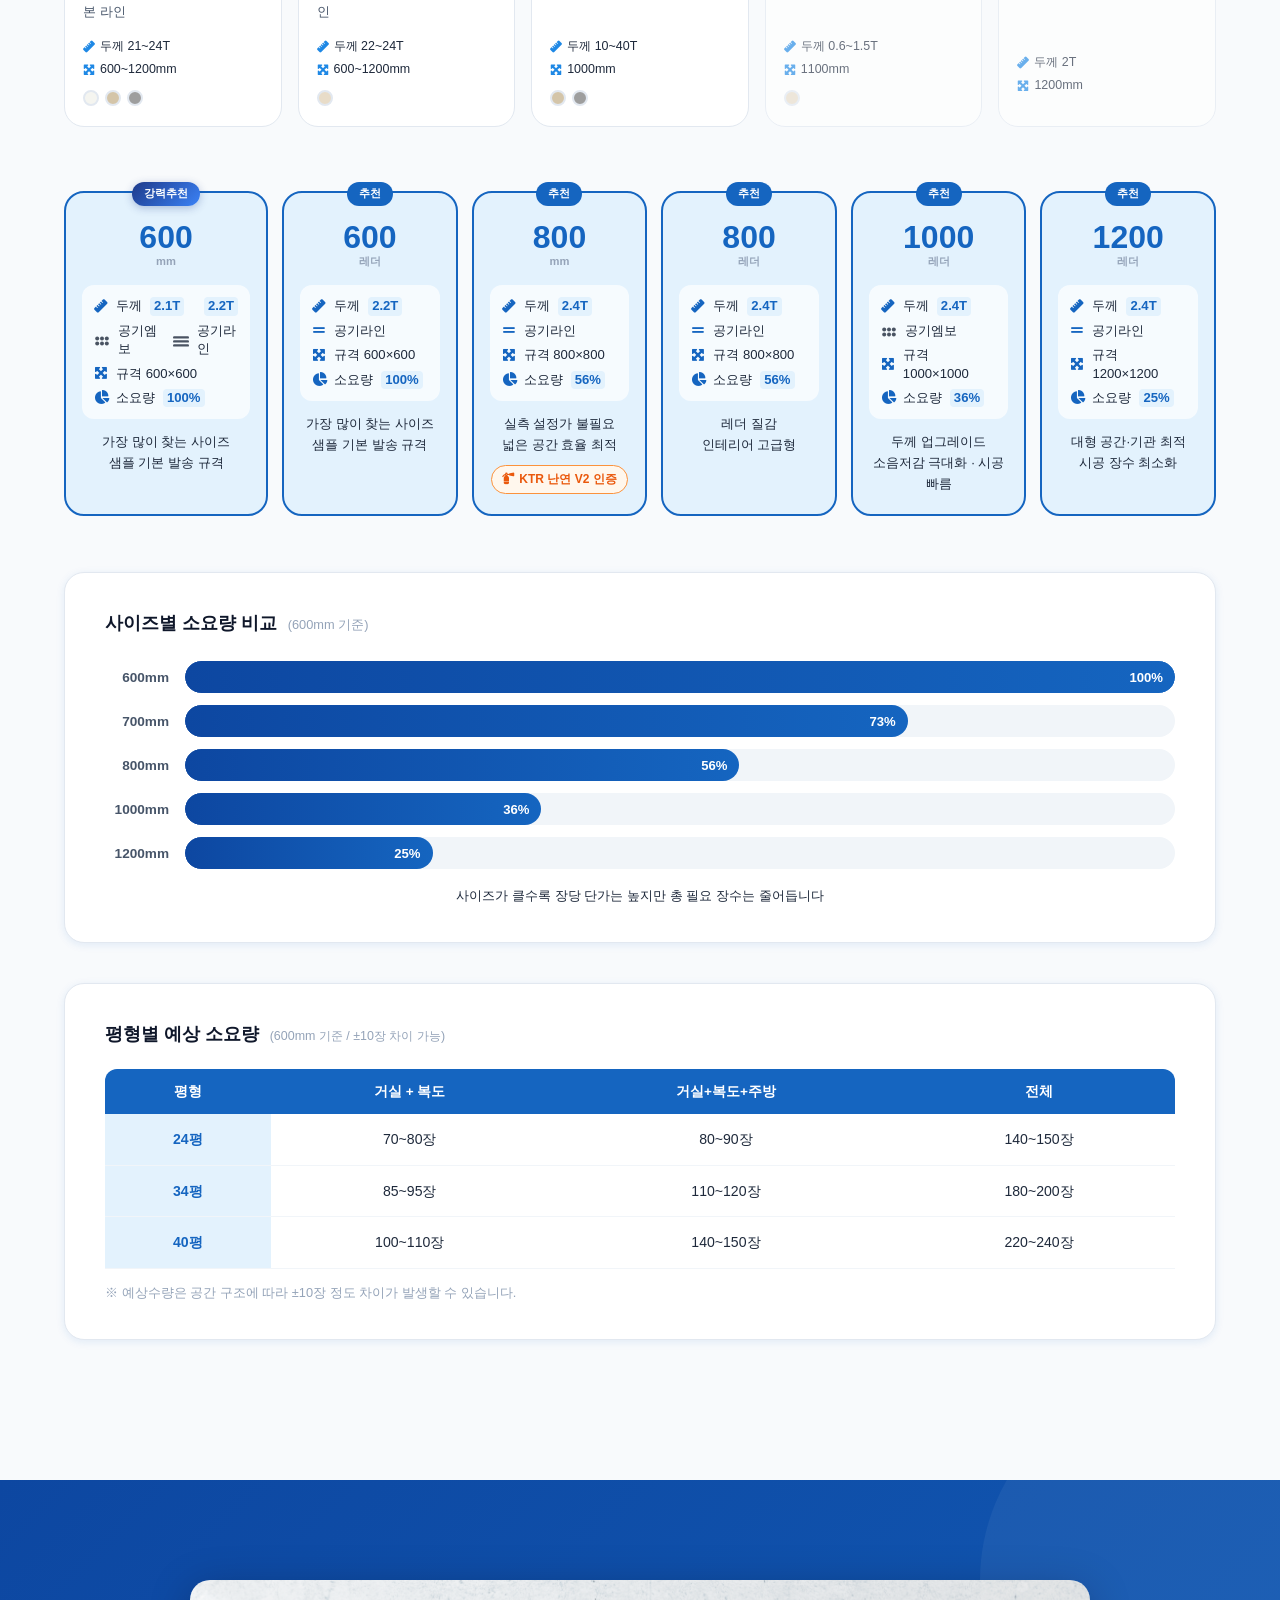
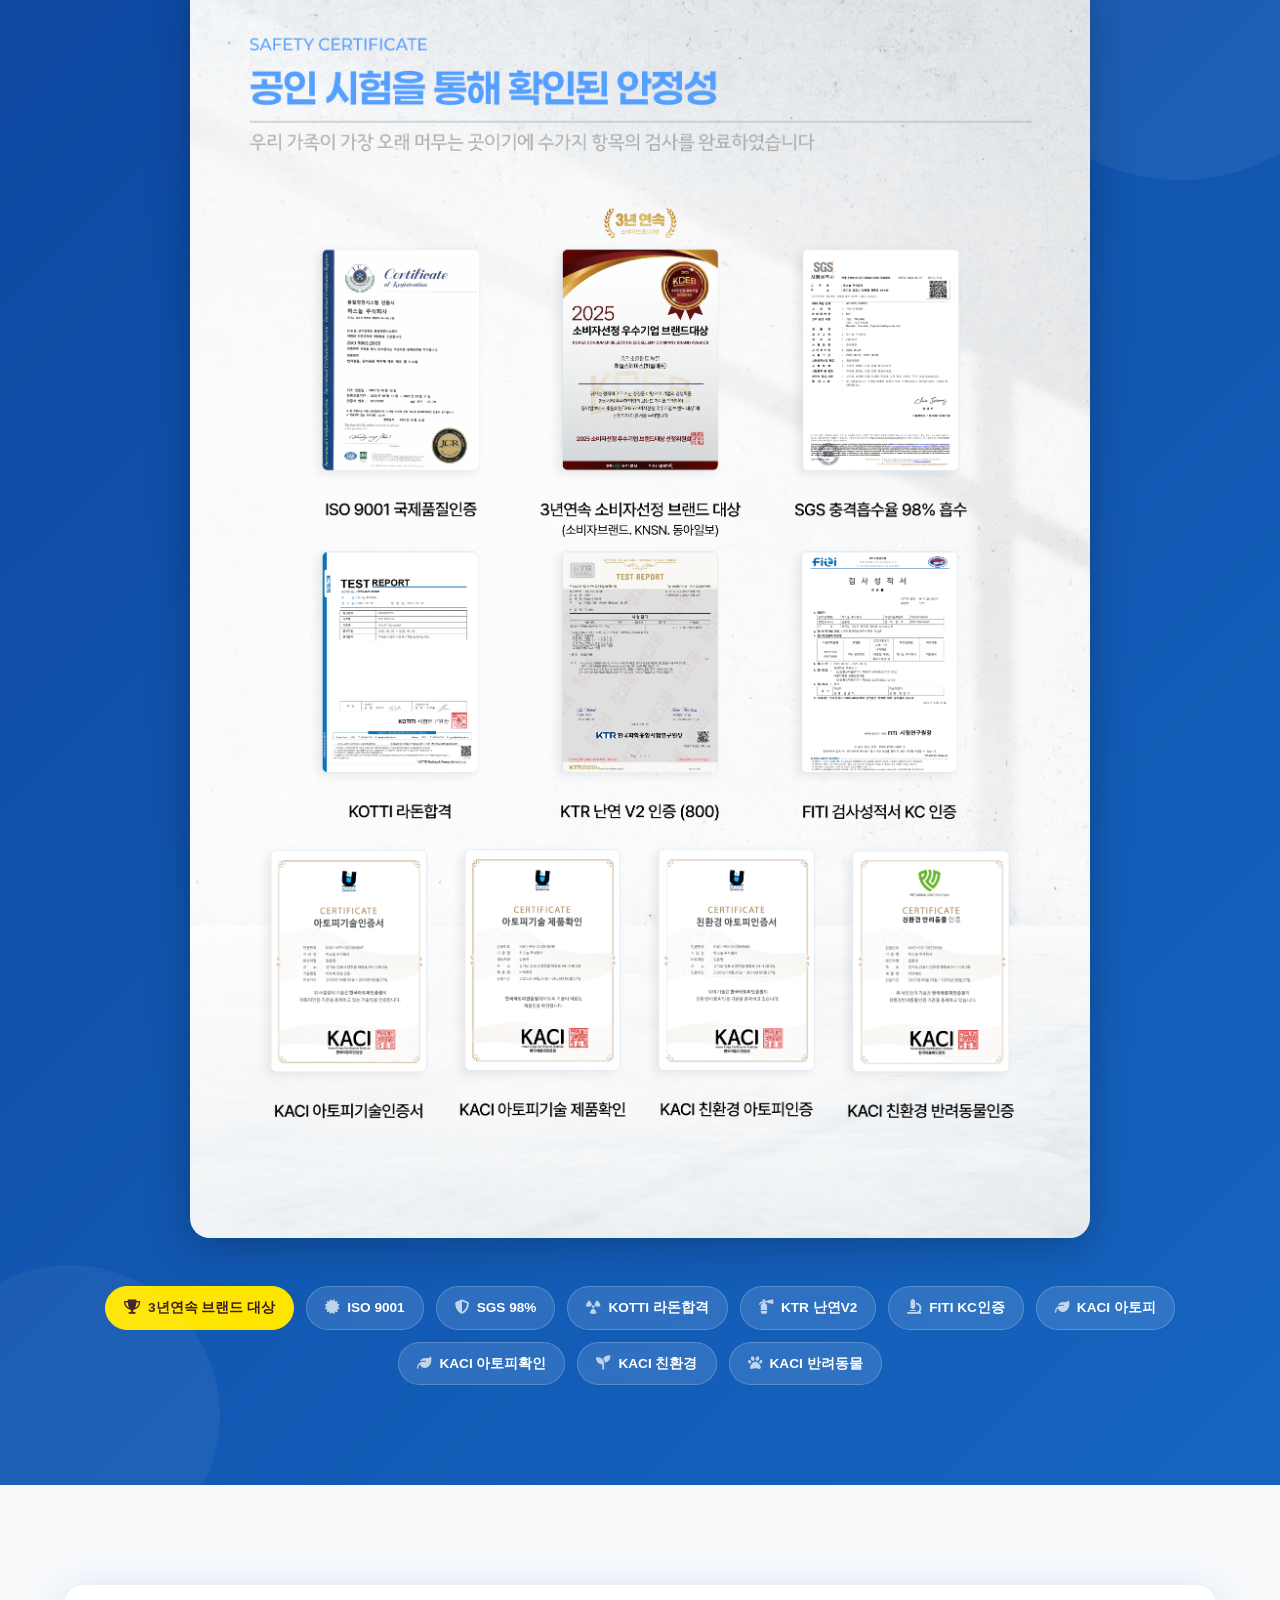
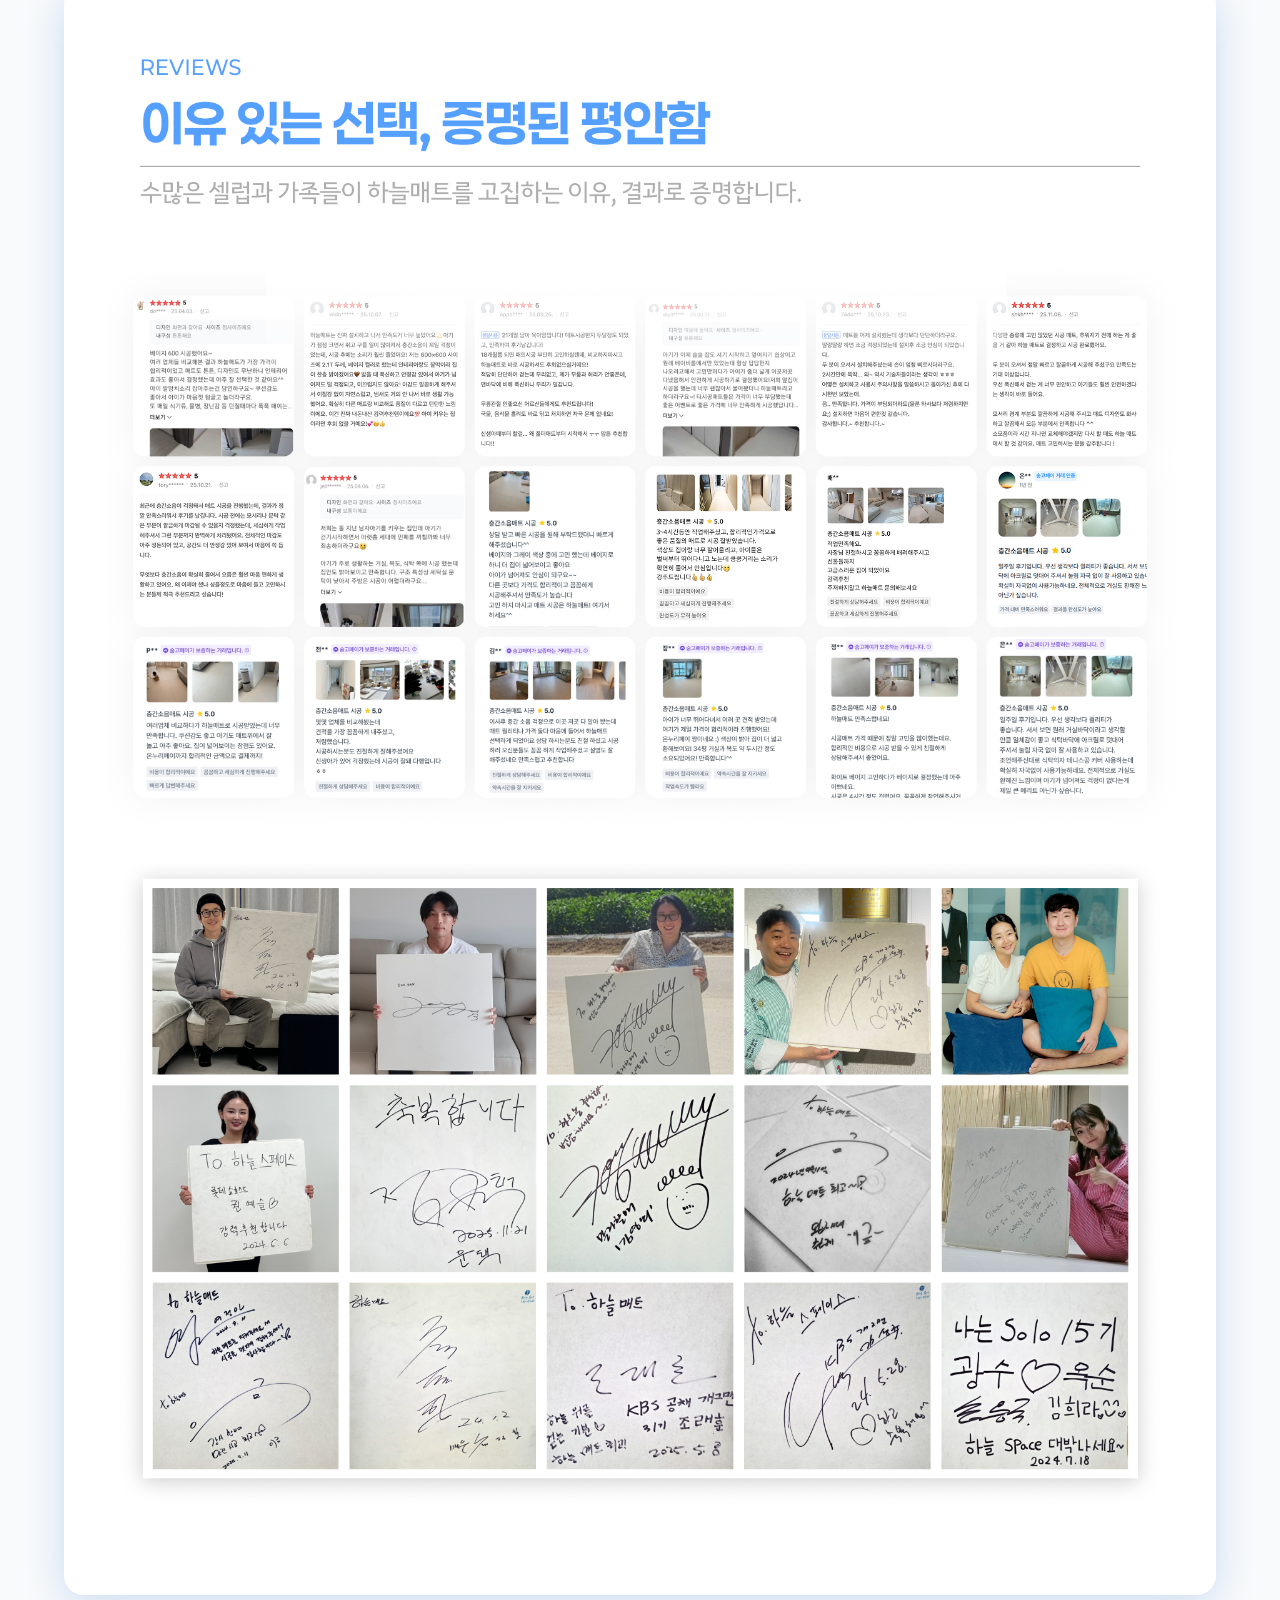
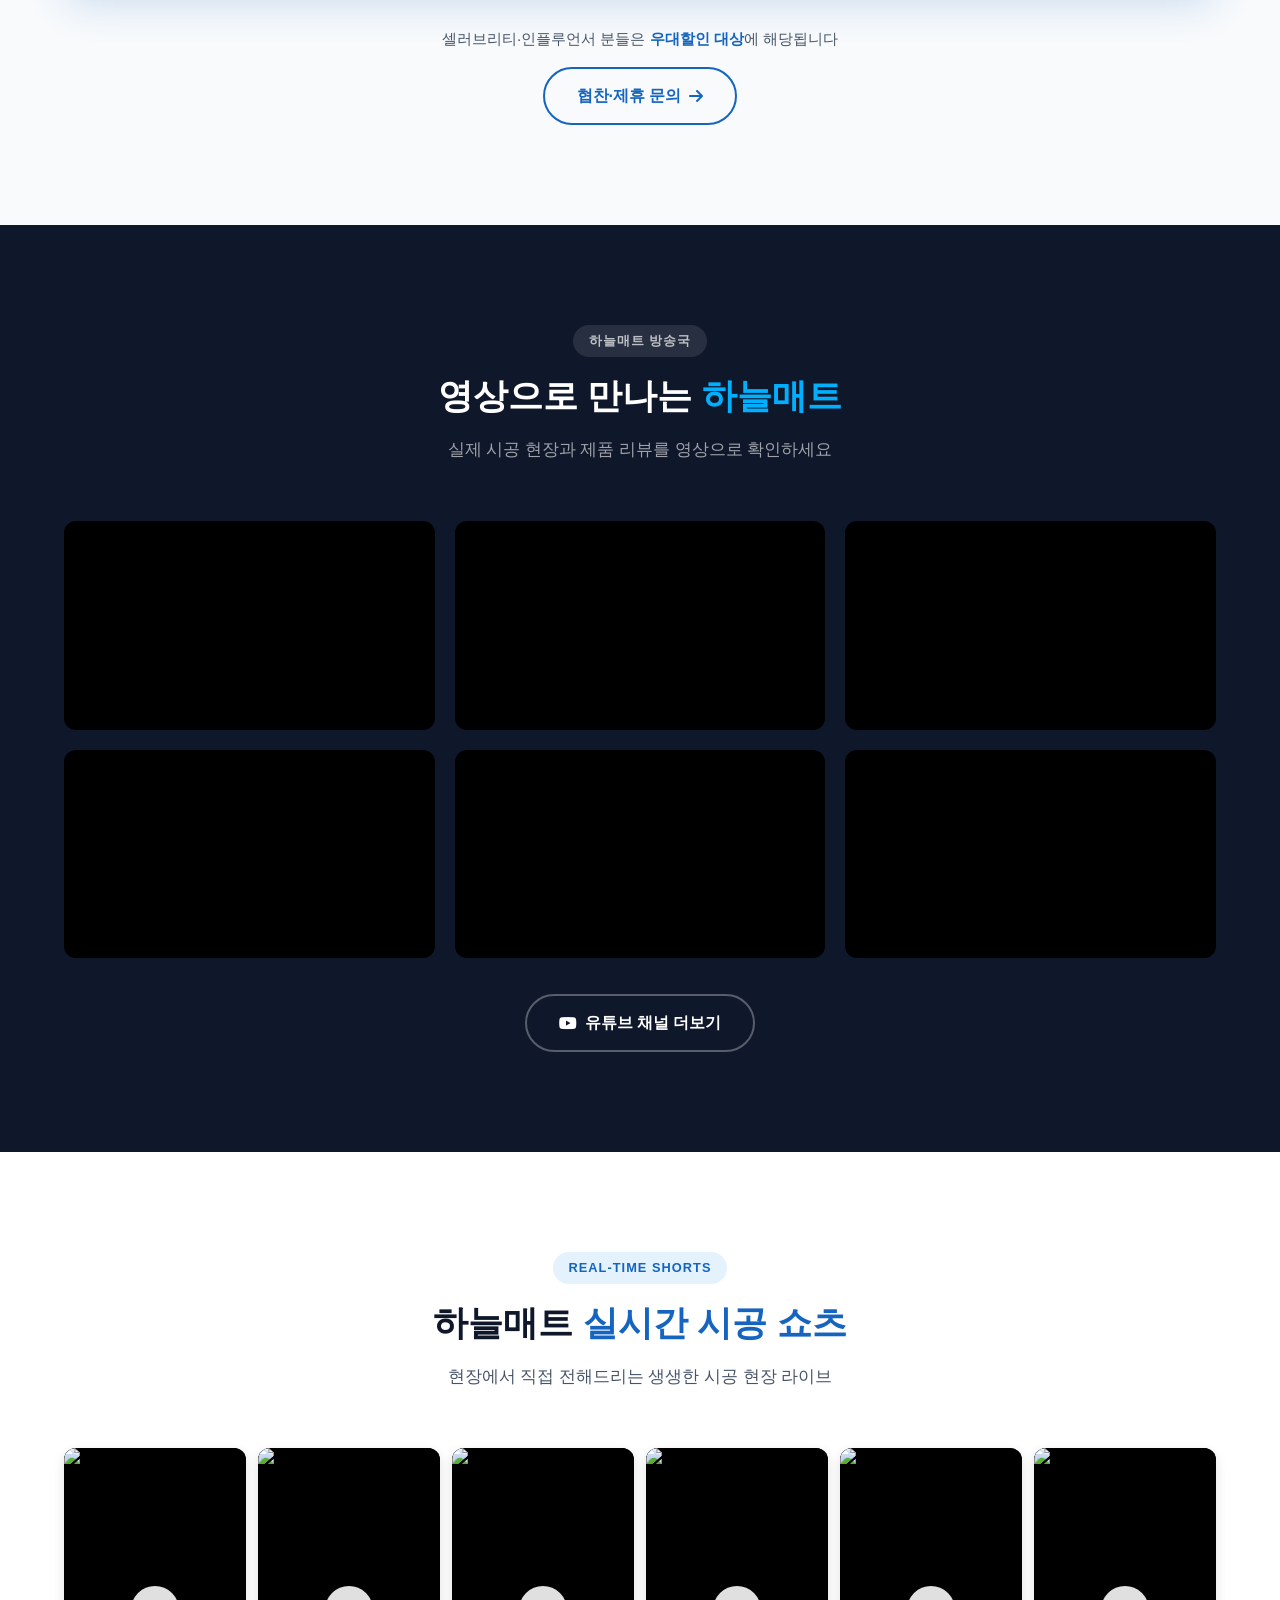
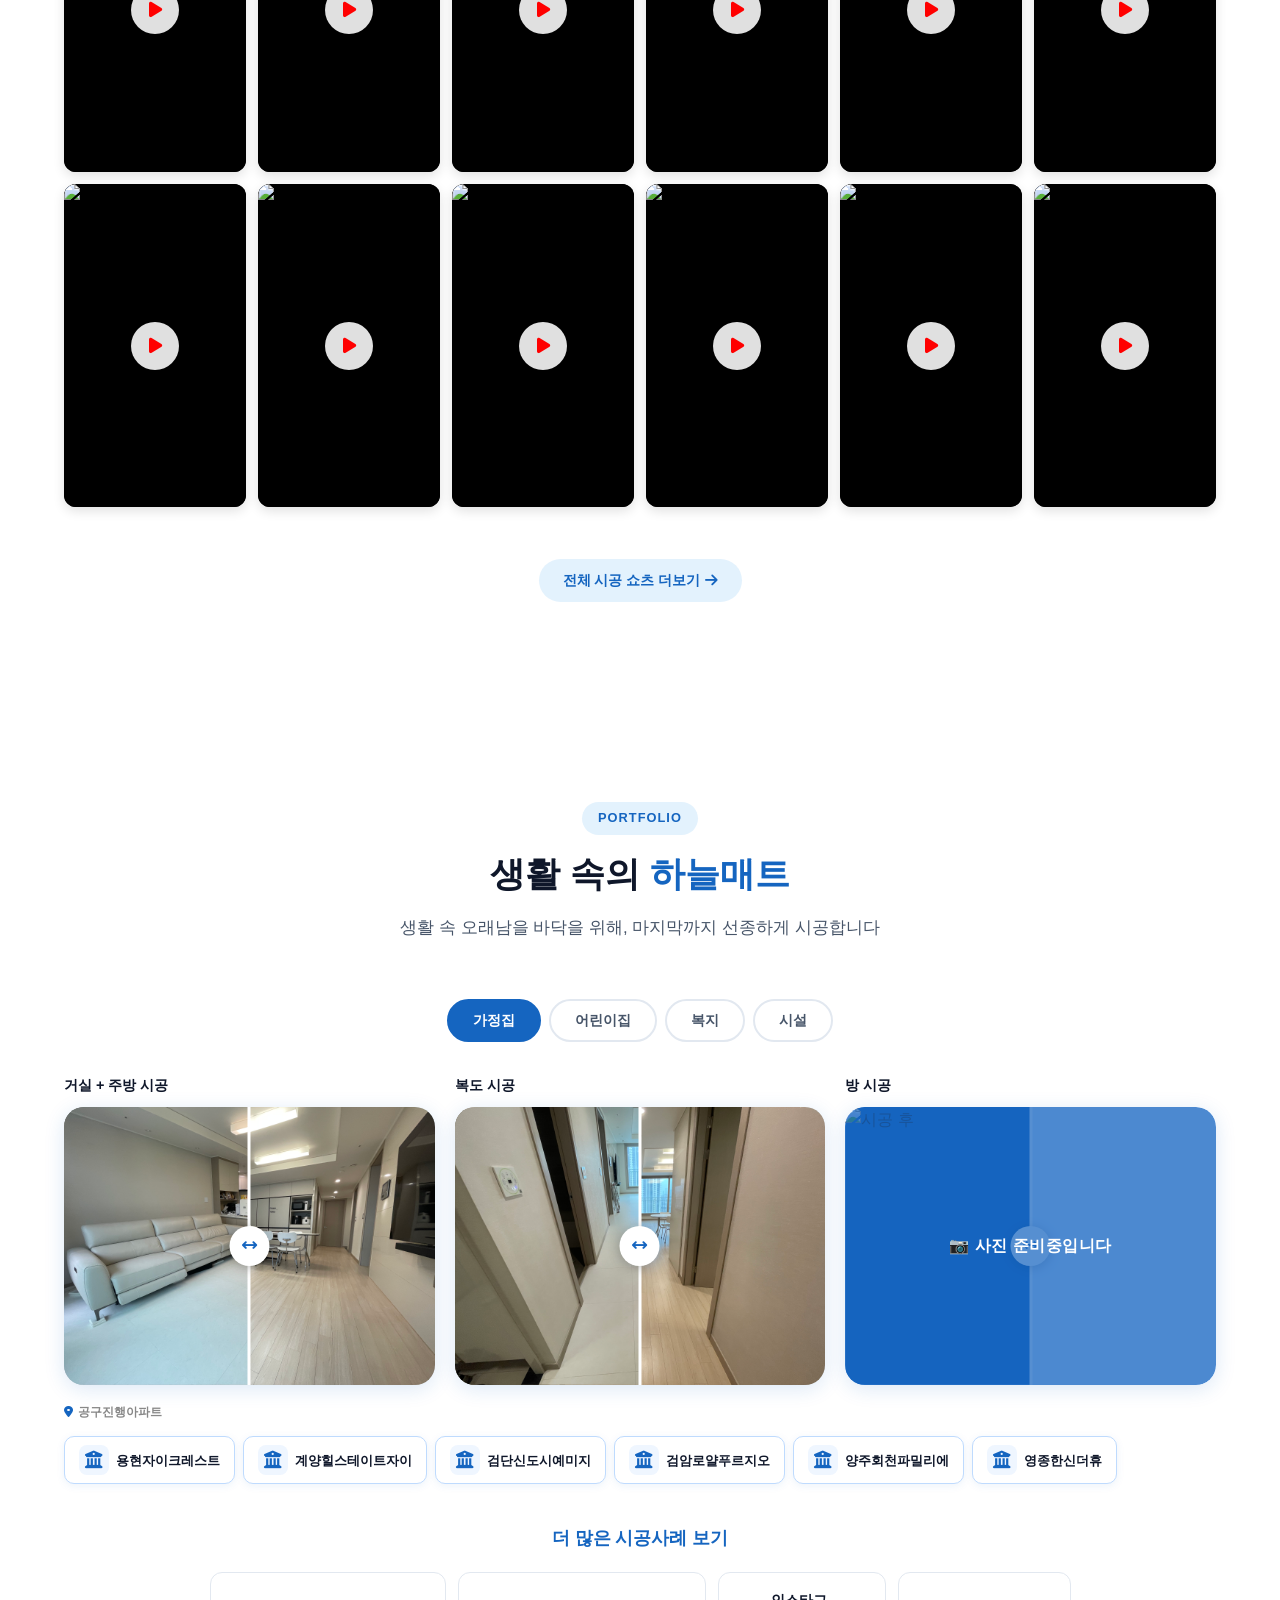
==== commit 903d78f6: "Optimize SkyMat Naver search preview with brochure OG image and six video structured data" ====
--- a/index.html
+++ b/index.html
@@ -17,6 +17,22 @@
   <title>하늘매트 | 안전과 편안함의 설계 — 프리미엄 TPU 층간소음매트</title>
   <link rel="icon" type="image/svg+xml" href="/favicon.svg" />
   <link rel="canonical" href="https://skymat.kr/" />
+  <!-- 하늘매트 검색 대표 브로셔 이미지 및 영상 검색 정보 -->
+  <meta property="og:type" content="website" />
+  <meta property="og:site_name" content="하늘매트" />
+  <meta property="og:locale" content="ko_KR" />
+  <meta property="og:title" content="하늘매트 | 안전과 편안함의 설계 — 프리미엄 TPU 층간소음매트" />
+  <meta property="og:description" content="하스놀 주식회사 × 하늘매트. 프리미엄 TPU 안전매트, 층간소음 저감 및 맞춤 시공 솔루션을 소개합니다." />
+  <meta property="og:url" content="https://skymat.kr/" />
+  <meta property="og:image" content="https://skymat.kr/images/%EB%B8%8C%EB%A1%9C%EC%85%94/1.png" />
+  <meta property="og:image:alt" content="하늘매트 공식 브로셔 — 안전과 편안함의 설계" />
+  <meta name="twitter:card" content="summary_large_image" />
+  <meta name="twitter:image" content="https://skymat.kr/images/%EB%B8%8C%EB%A1%9C%EC%85%94/1.png" />
+  <link rel="image_src" href="https://skymat.kr/images/%EB%B8%8C%EB%A1%9C%EC%85%94/1.png" />
+  <script type="application/ld+json">{"@context":"https://schema.org","@type":"Organization","name":"하늘매트","url":"https://skymat.kr","logo":"https://skymat.kr/favicon.svg","description":"프리미엄 TPU 층간소음매트 및 맞춤 시공 솔루션"}</script>
+  <script type="application/ld+json">{"@context":"https://schema.org","@type":"ImageObject","name":"하늘매트 공식 브로셔 표지 — 안전과 편안함의 설계","contentUrl":"https://skymat.kr/images/%EB%B8%8C%EB%A1%9C%EC%85%94/1.png","description":"하늘매트 프리미엄 TPU 안전매트 공식 브로셔 표지","representativeOfPage":true}</script>
+  <script type="application/ld+json">{"@context":"https://schema.org","@type":"ItemList","name":"하늘매트 홍보 및 시공 영상","itemListElement":[{"@type":"ListItem","position":1,"item":{"@type":"VideoObject","name":"하늘매트 공식 홍보 및 시공 영상 1","description":"하늘매트 TPU 층간소음매트와 시공사례를 소개하는 영상","thumbnailUrl":"https://i.ytimg.com/vi/o7u5afbDx5Q/hqdefault.jpg","embedUrl":"https://www.youtube.com/embed/o7u5afbDx5Q","url":"https://www.youtube.com/watch?v=o7u5afbDx5Q"}},{"@type":"ListItem","position":2,"item":{"@type":"VideoObject","name":"하늘매트 공식 홍보 및 시공 영상 2","description":"하늘매트 TPU 층간소음매트와 시공사례를 소개하는 영상","thumbnailUrl":"https://i.ytimg.com/vi/nzw-XYuQLj0/hqdefault.jpg","embedUrl":"https://www.youtube.com/embed/nzw-XYuQLj0","url":"https://www.youtube.com/watch?v=nzw-XYuQLj0"}},{"@type":"ListItem","position":3,"item":{"@type":"VideoObject","name":"하늘매트 공식 홍보 및 시공 영상 3","description":"하늘매트 TPU 층간소음매트와 시공사례를 소개하는 영상","thumbnailUrl":"https://i.ytimg.com/vi/Ow8VQpd6R5k/hqdefault.jpg","embedUrl":"https://www.youtube.com/embed/Ow8VQpd6R5k","url":"https://www.youtube.com/watch?v=Ow8VQpd6R5k"}},{"@type":"ListItem","position":4,"item":{"@type":"VideoObject","name":"하늘매트 공식 홍보 및 시공 영상 4","description":"하늘매트 TPU 층간소음매트와 시공사례를 소개하는 영상","thumbnailUrl":"https://i.ytimg.com/vi/oOCgViGOfkQ/hqdefault.jpg","embedUrl":"https://www.youtube.com/embed/oOCgViGOfkQ","url":"https://www.youtube.com/watch?v=oOCgViGOfkQ"}},{"@type":"ListItem","position":5,"item":{"@type":"VideoObject","name":"하늘매트 공식 홍보 및 시공 영상 5","description":"하늘매트 TPU 층간소음매트와 시공사례를 소개하는 영상","thumbnailUrl":"https://i.ytimg.com/vi/6inIqxurjwU/hqdefault.jpg","embedUrl":"https://www.youtube.com/embed/6inIqxurjwU","url":"https://www.youtube.com/watch?v=6inIqxurjwU"}},{"@type":"ListItem","position":6,"item":{"@type":"VideoObject","name":"하늘매트 공식 홍보 및 시공 영상 6","description":"하늘매트 TPU 층간소음매트와 시공사례를 소개하는 영상","thumbnailUrl":"https://i.ytimg.com/vi/oSQ2vkKGLJE/hqdefault.jpg","embedUrl":"https://www.youtube.com/embed/oSQ2vkKGLJE","url":"https://www.youtube.com/watch?v=oSQ2vkKGLJE"}}]}</script>
+
 
   <link rel="preconnect" href="https://fonts.googleapis.com" />
   <link rel="preconnect" href="https://fonts.gstatic.com" crossorigin />
@@ -172,17 +188,17 @@
         <div class="brochure-viewer" style="margin: 0 auto;">
           <div class="swiper brochureSwiper">
             <div class="swiper-wrapper">
-              <div class="swiper-slide"><img src="images/브로셔/1.png" alt="Brochure Page 1"></div>
-              <div class="swiper-slide"><img src="images/브로셔/2.png" alt="Brochure Page 2"></div>
-              <div class="swiper-slide"><img src="images/브로셔/3.png" alt="Brochure Page 3"></div>
-              <div class="swiper-slide"><img src="images/브로셔/4.png" alt="Brochure Page 4"></div>
-              <div class="swiper-slide"><img src="images/브로셔/5.png" alt="Brochure Page 5"></div>
-              <div class="swiper-slide"><img src="images/브로셔/6.png" alt="Brochure Page 6"></div>
-              <div class="swiper-slide"><img src="images/브로셔/7.png" alt="Brochure Page 7"></div>
-              <div class="swiper-slide"><img src="images/브로셔/8.png" alt="Brochure Page 8"></div>
-              <div class="swiper-slide"><img src="images/브로셔/9.png" alt="Brochure Page 9"></div>
-              <div class="swiper-slide"><img src="images/브로셔/10.png" alt="Brochure Page 10"></div>
-              <div class="swiper-slide"><img src="images/브로셔/11.png" alt="Brochure Page 11"></div>
+              <div class="swiper-slide"><img src="images/브로셔/1.png" alt="하늘매트 공식 브로셔 표지 — 안전과 편안함의 설계 프리미엄 TPU 안전매트" fetchpriority="high"></div>
+              <div class="swiper-slide"><img src="images/브로셔/2.png" alt="하늘매트 공식 제품 및 시공 브로셔 2페이지"></div>
+              <div class="swiper-slide"><img src="images/브로셔/3.png" alt="하늘매트 공식 제품 및 시공 브로셔 3페이지"></div>
+              <div class="swiper-slide"><img src="images/브로셔/4.png" alt="하늘매트 공식 제품 및 시공 브로셔 4페이지"></div>
+              <div class="swiper-slide"><img src="images/브로셔/5.png" alt="하늘매트 공식 제품 및 시공 브로셔 5페이지"></div>
+              <div class="swiper-slide"><img src="images/브로셔/6.png" alt="하늘매트 공식 제품 및 시공 브로셔 6페이지"></div>
+              <div class="swiper-slide"><img src="images/브로셔/7.png" alt="하늘매트 공식 제품 및 시공 브로셔 7페이지"></div>
+              <div class="swiper-slide"><img src="images/브로셔/8.png" alt="하늘매트 공식 제품 및 시공 브로셔 8페이지"></div>
+              <div class="swiper-slide"><img src="images/브로셔/9.png" alt="하늘매트 공식 제품 및 시공 브로셔 9페이지"></div>
+              <div class="swiper-slide"><img src="images/브로셔/10.png" alt="하늘매트 공식 제품 및 시공 브로셔 10페이지"></div>
+              <div class="swiper-slide"><img src="images/브로셔/11.png" alt="하늘매트 공식 제품 및 시공 브로셔 11페이지"></div>
             </div>
             <!-- 페이징/네비게이션 -->
             <div class="swiper-pagination"></div>
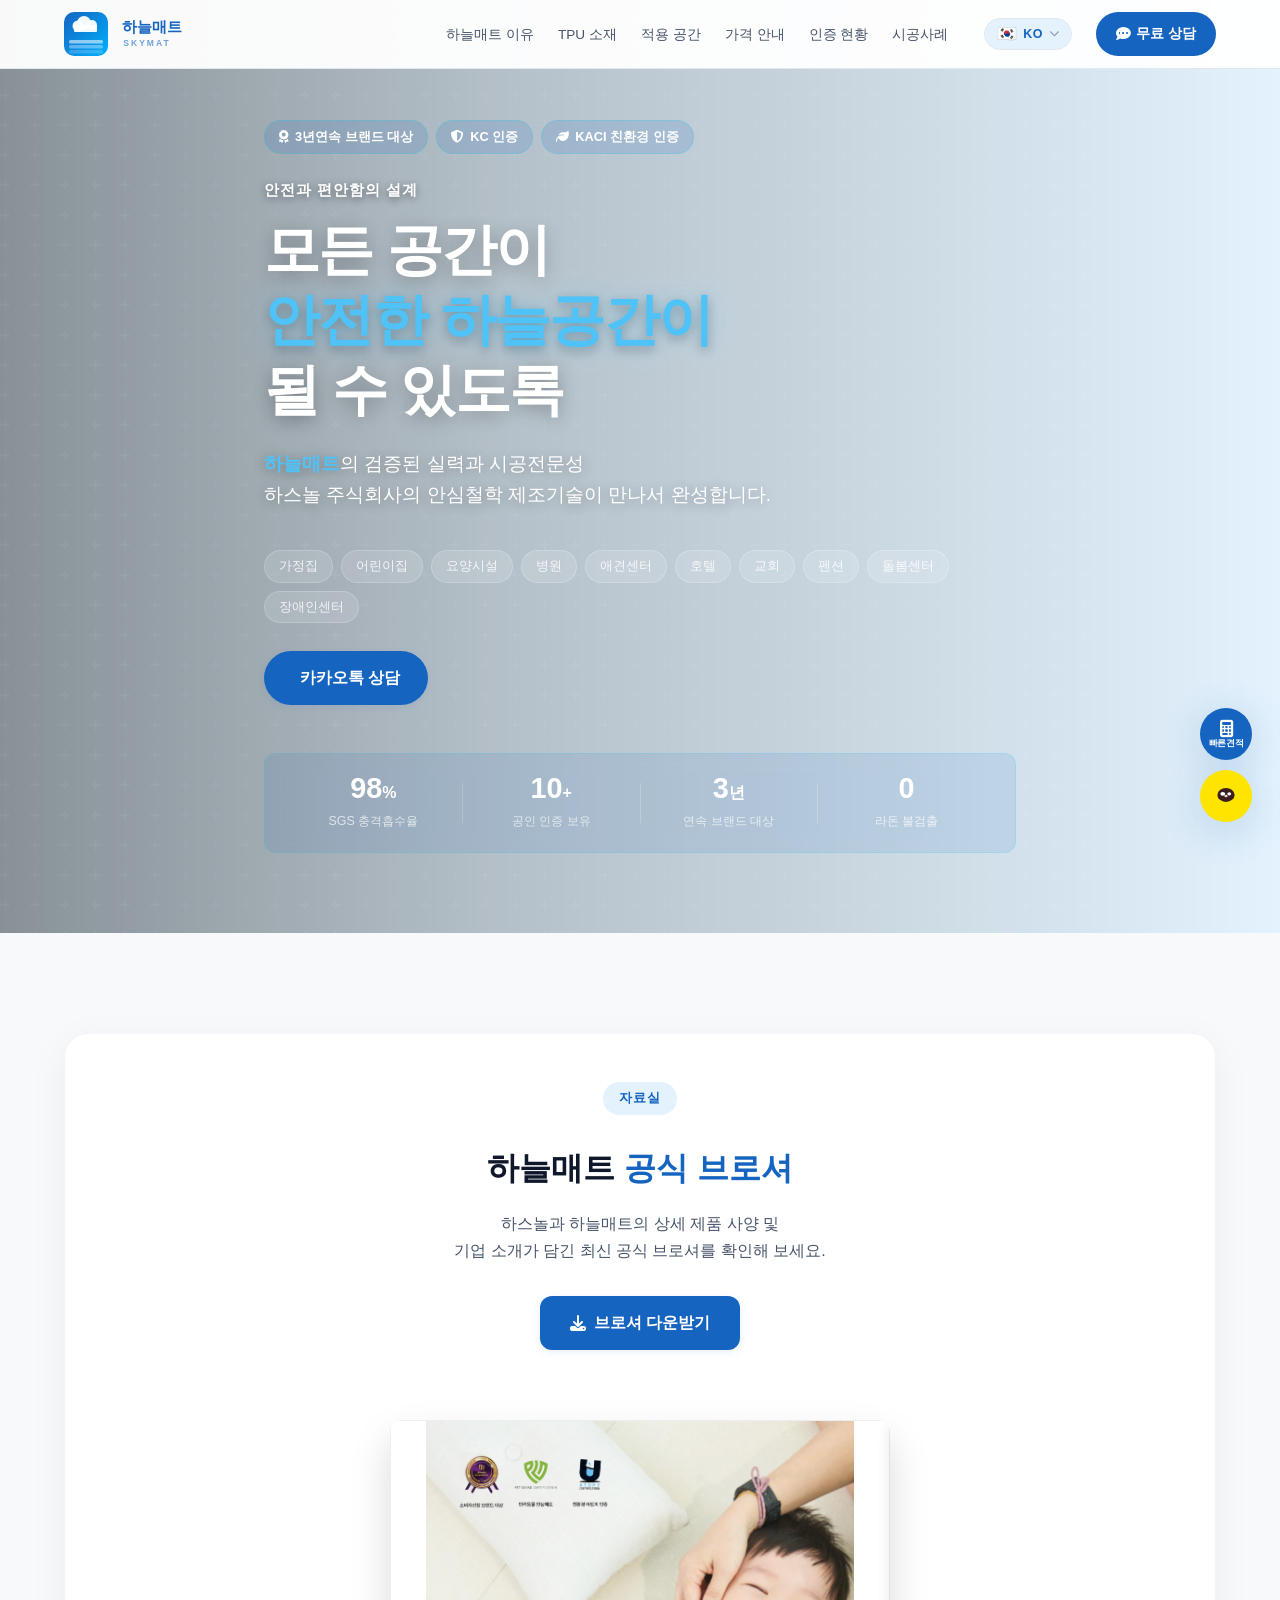
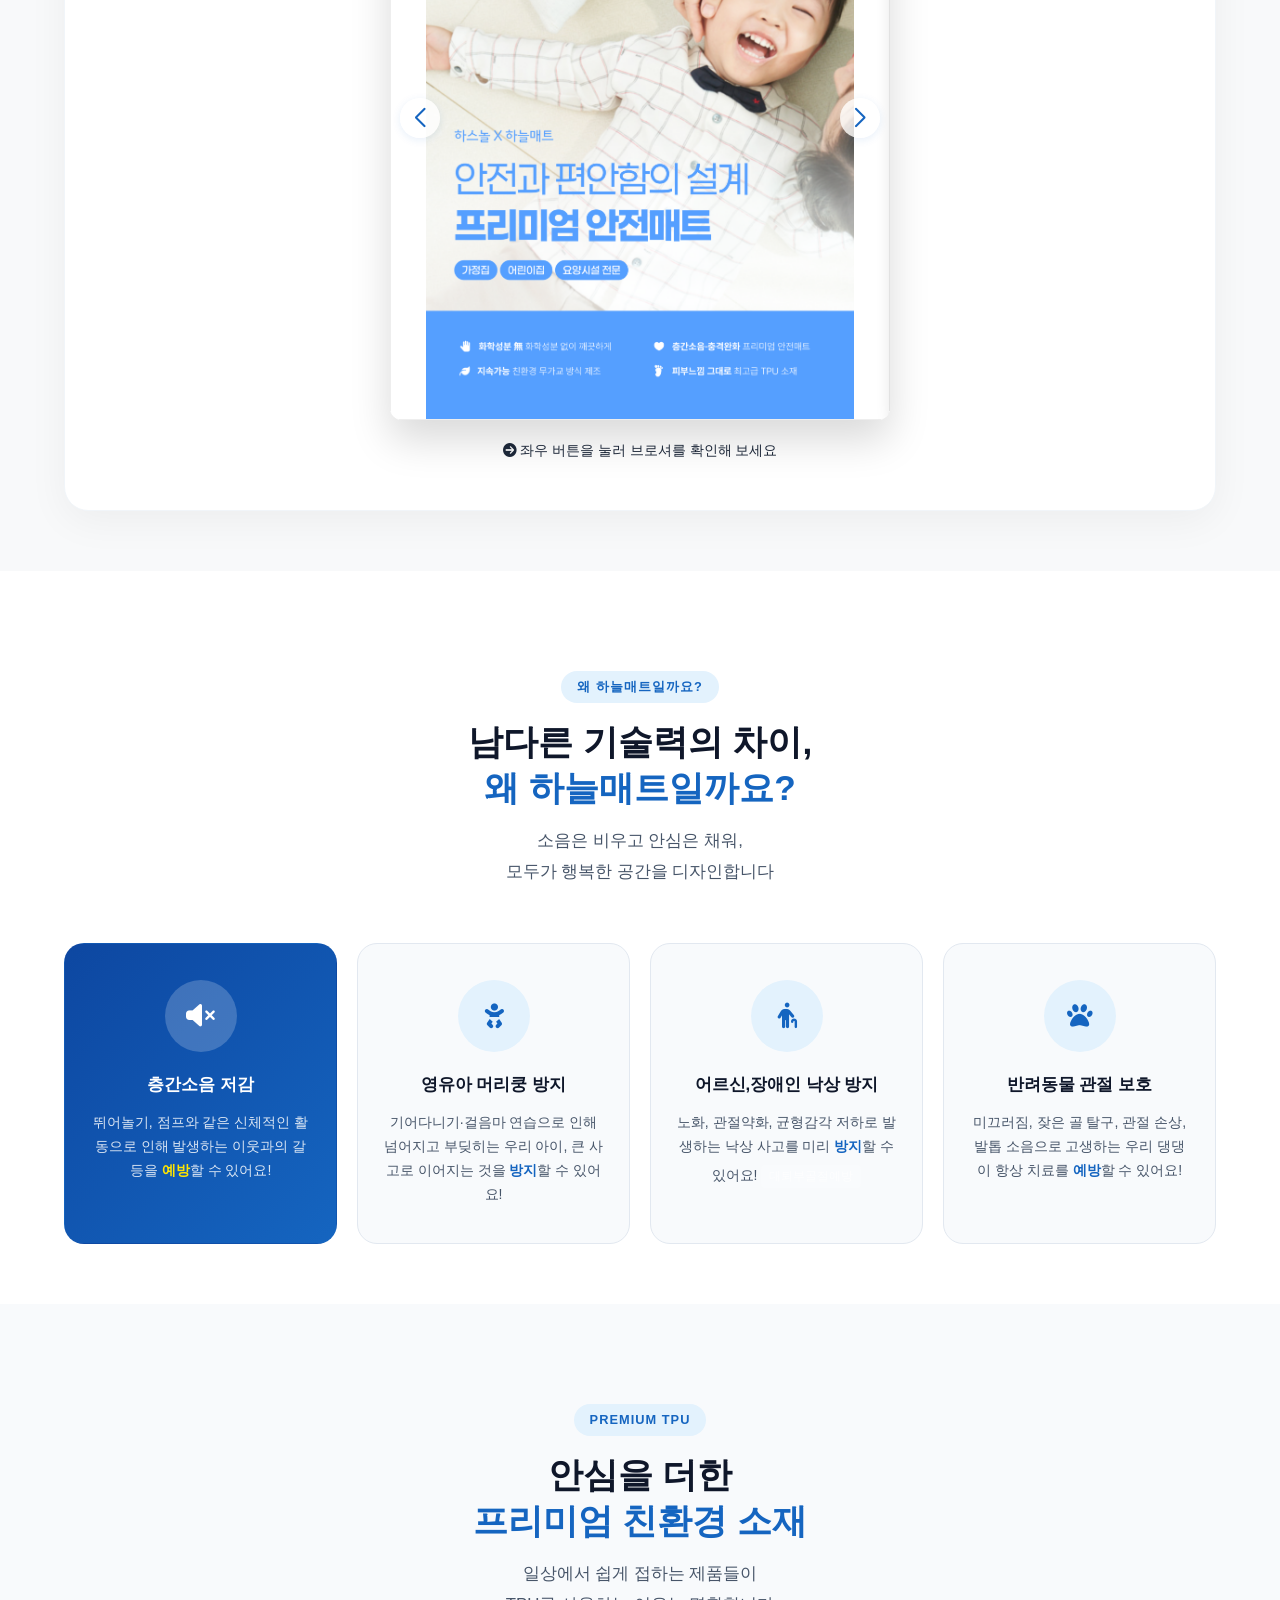
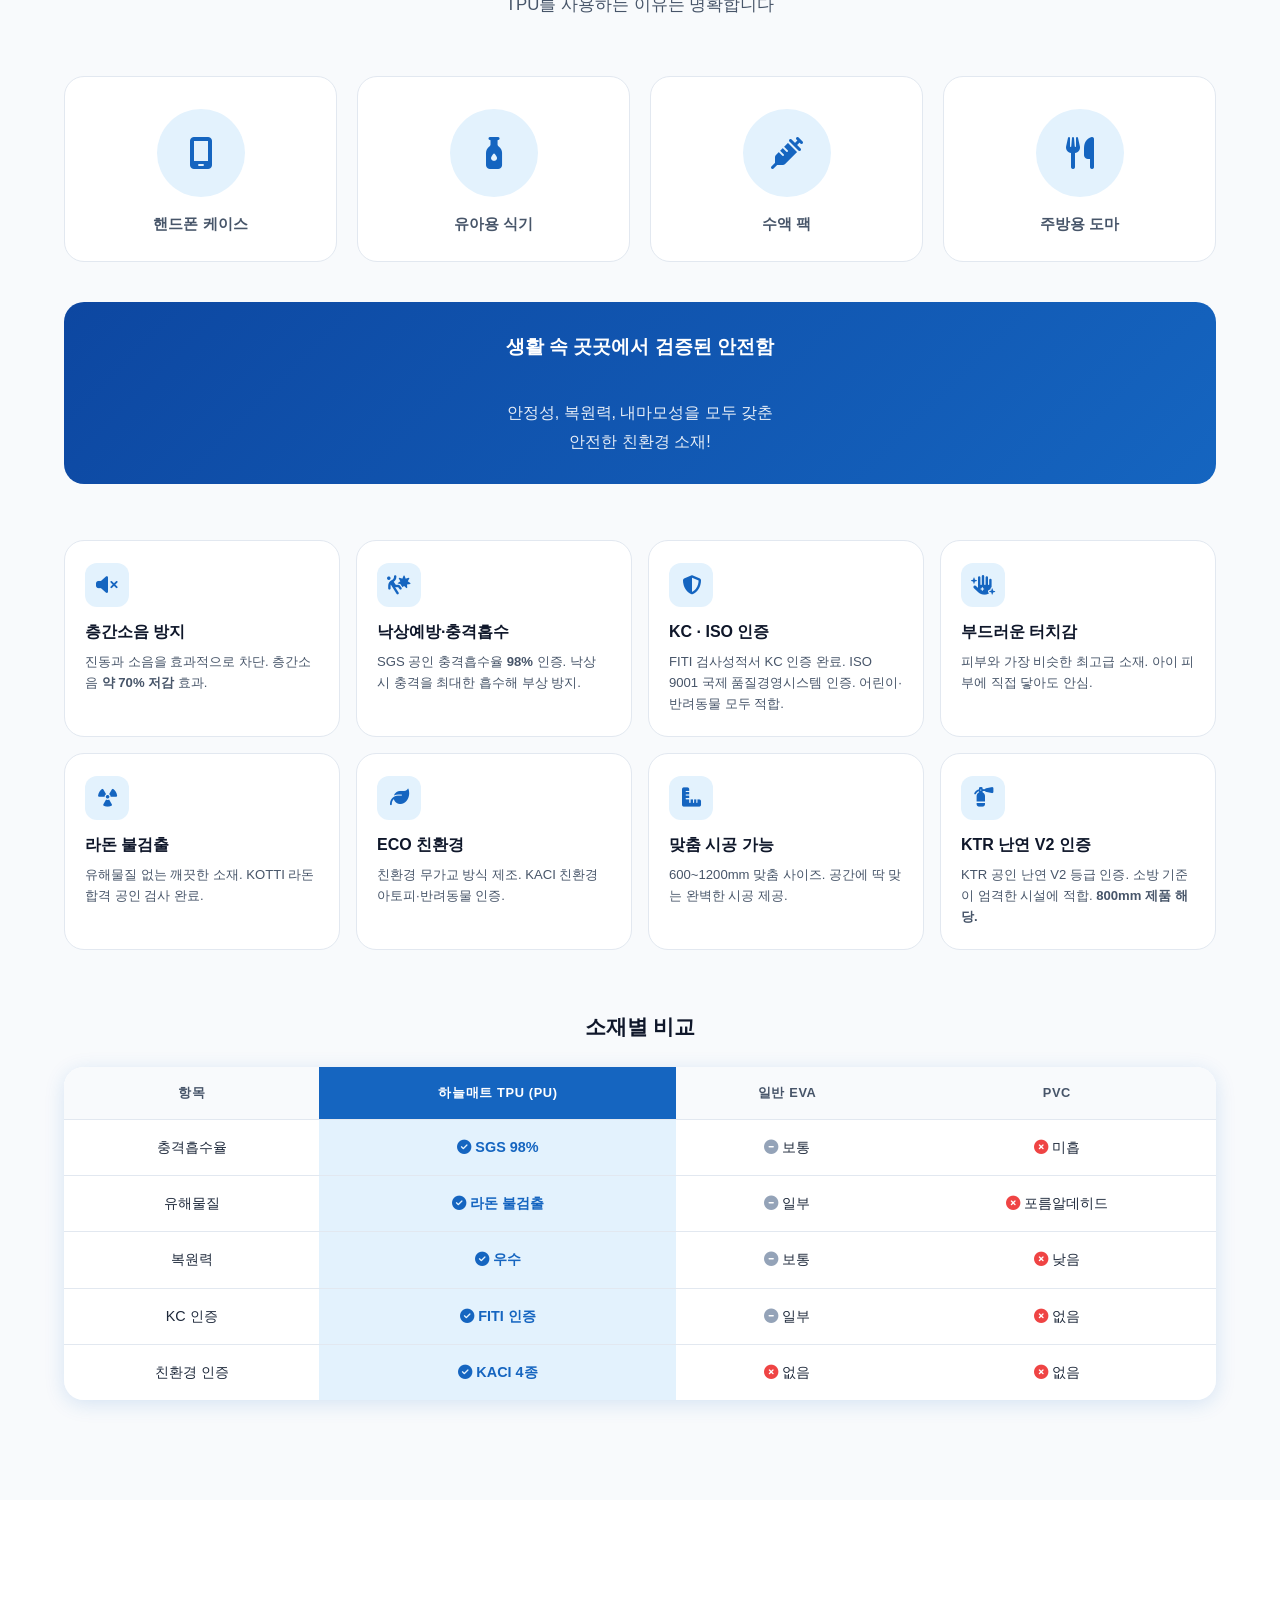
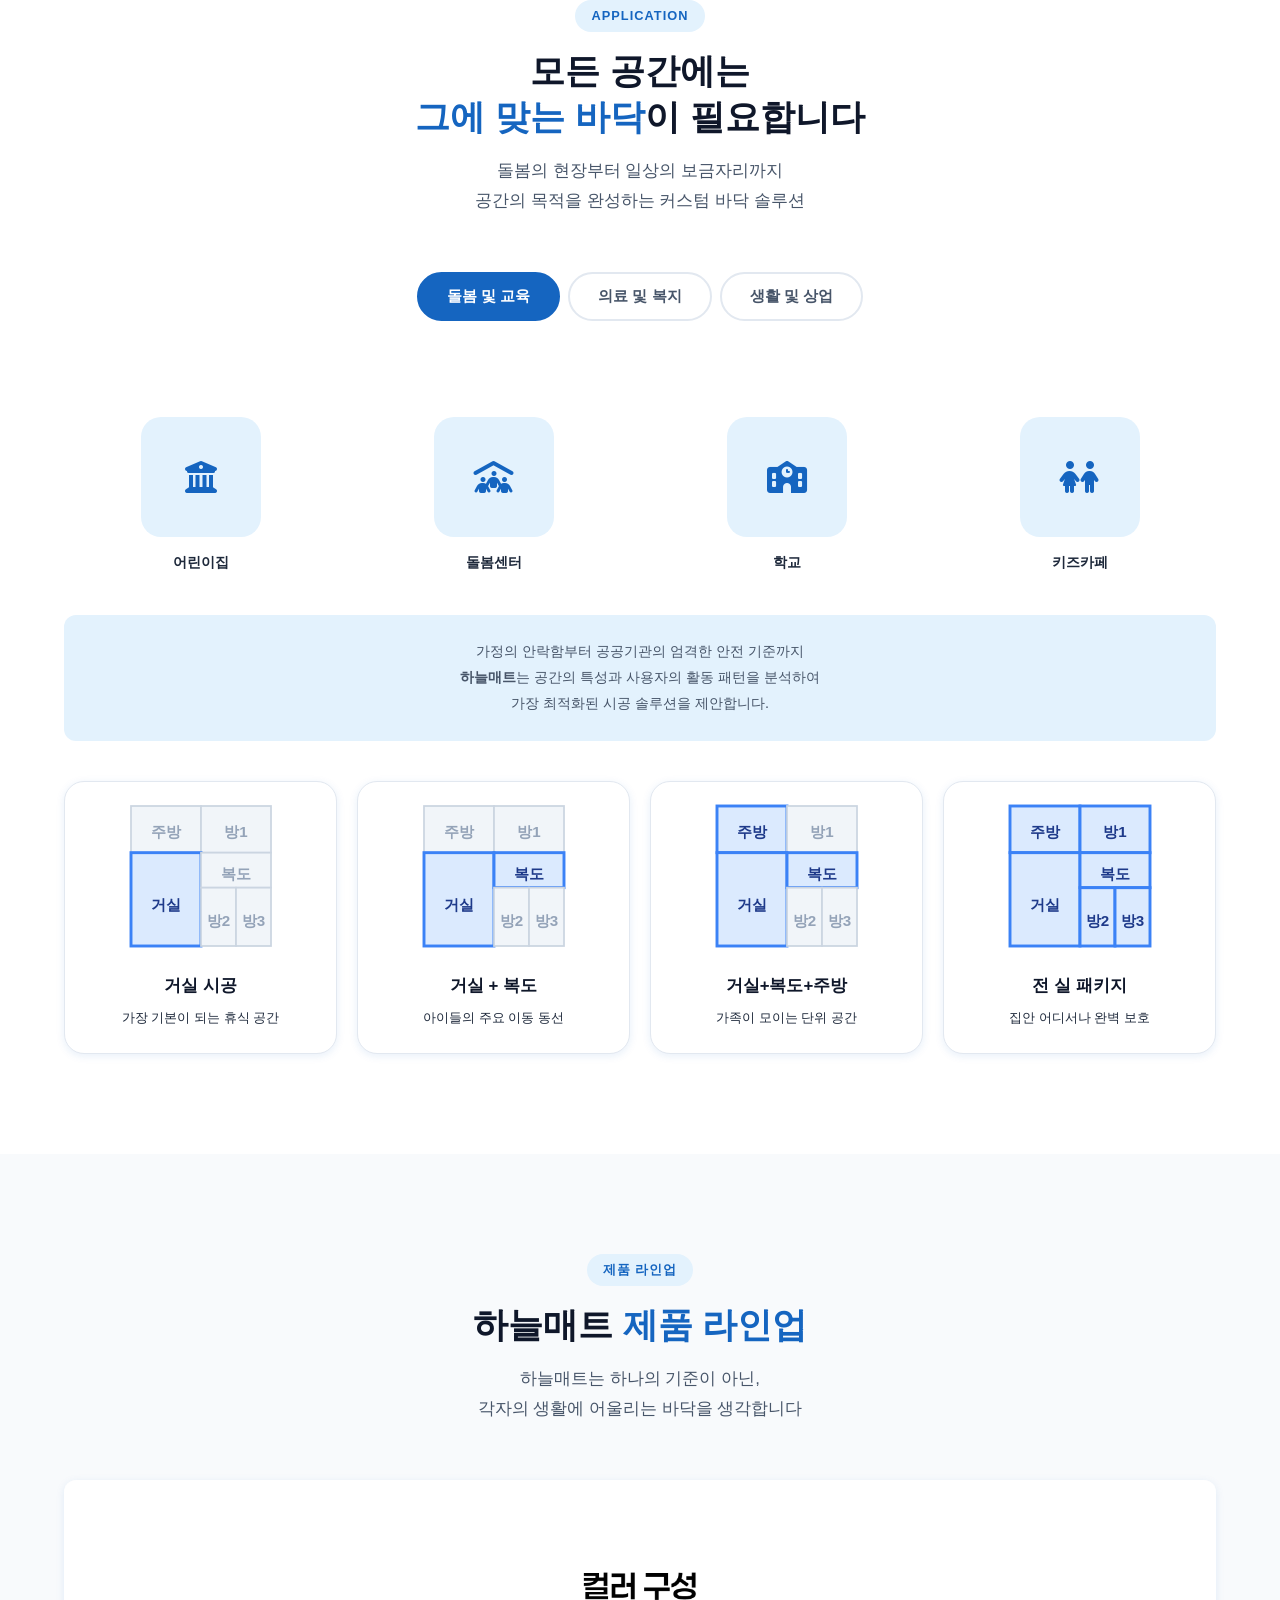
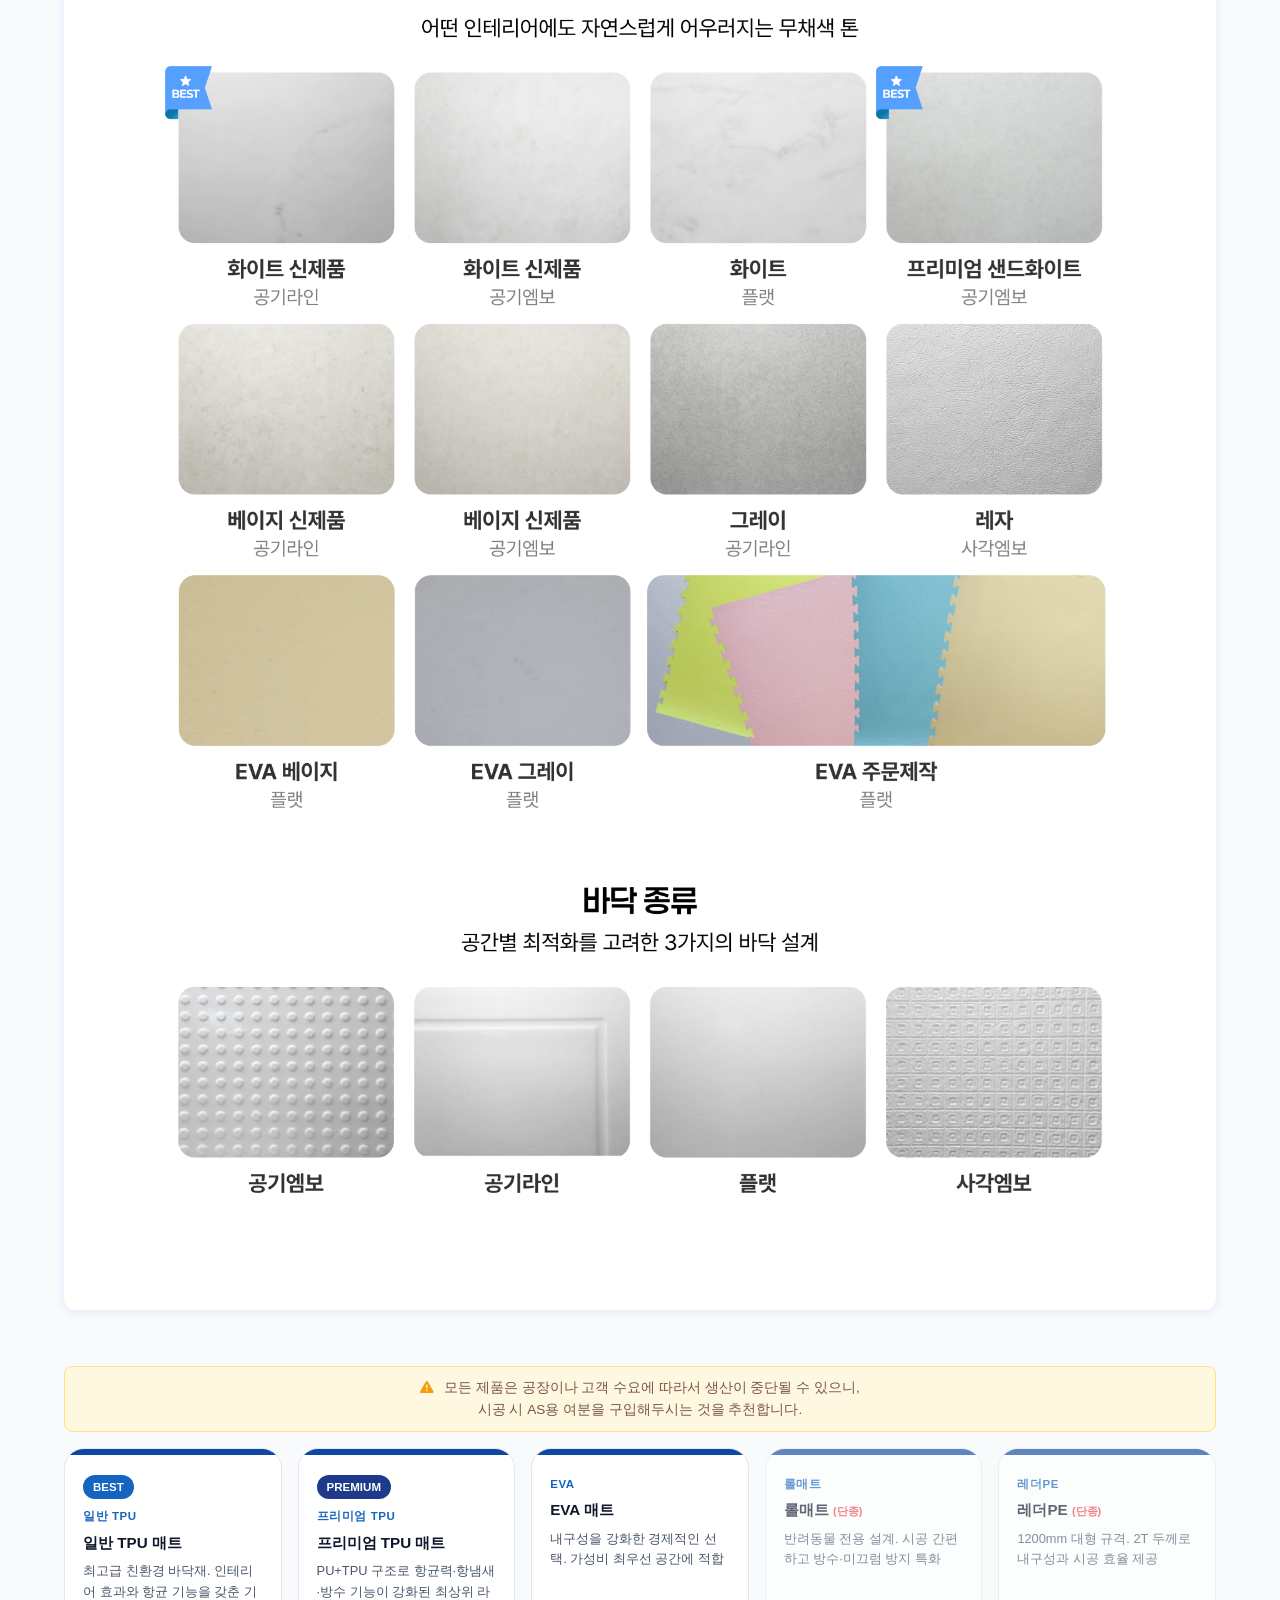
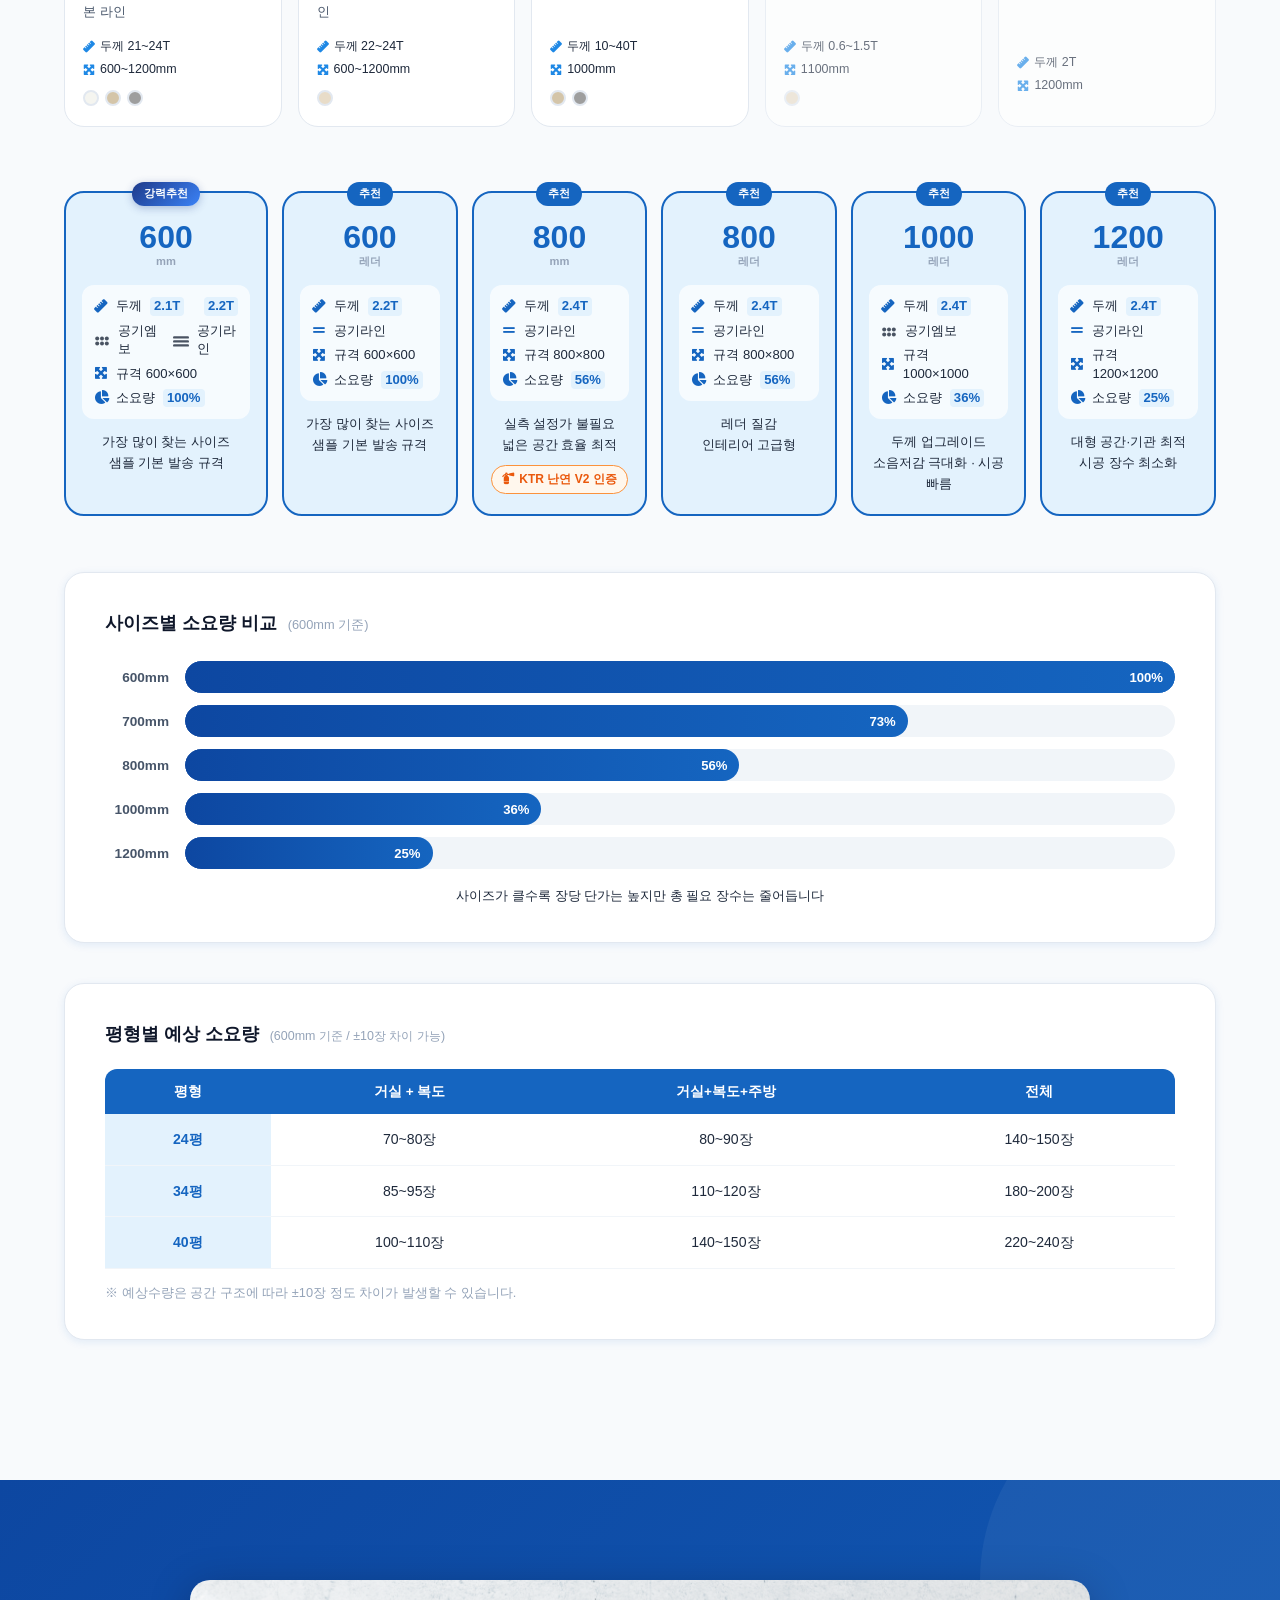
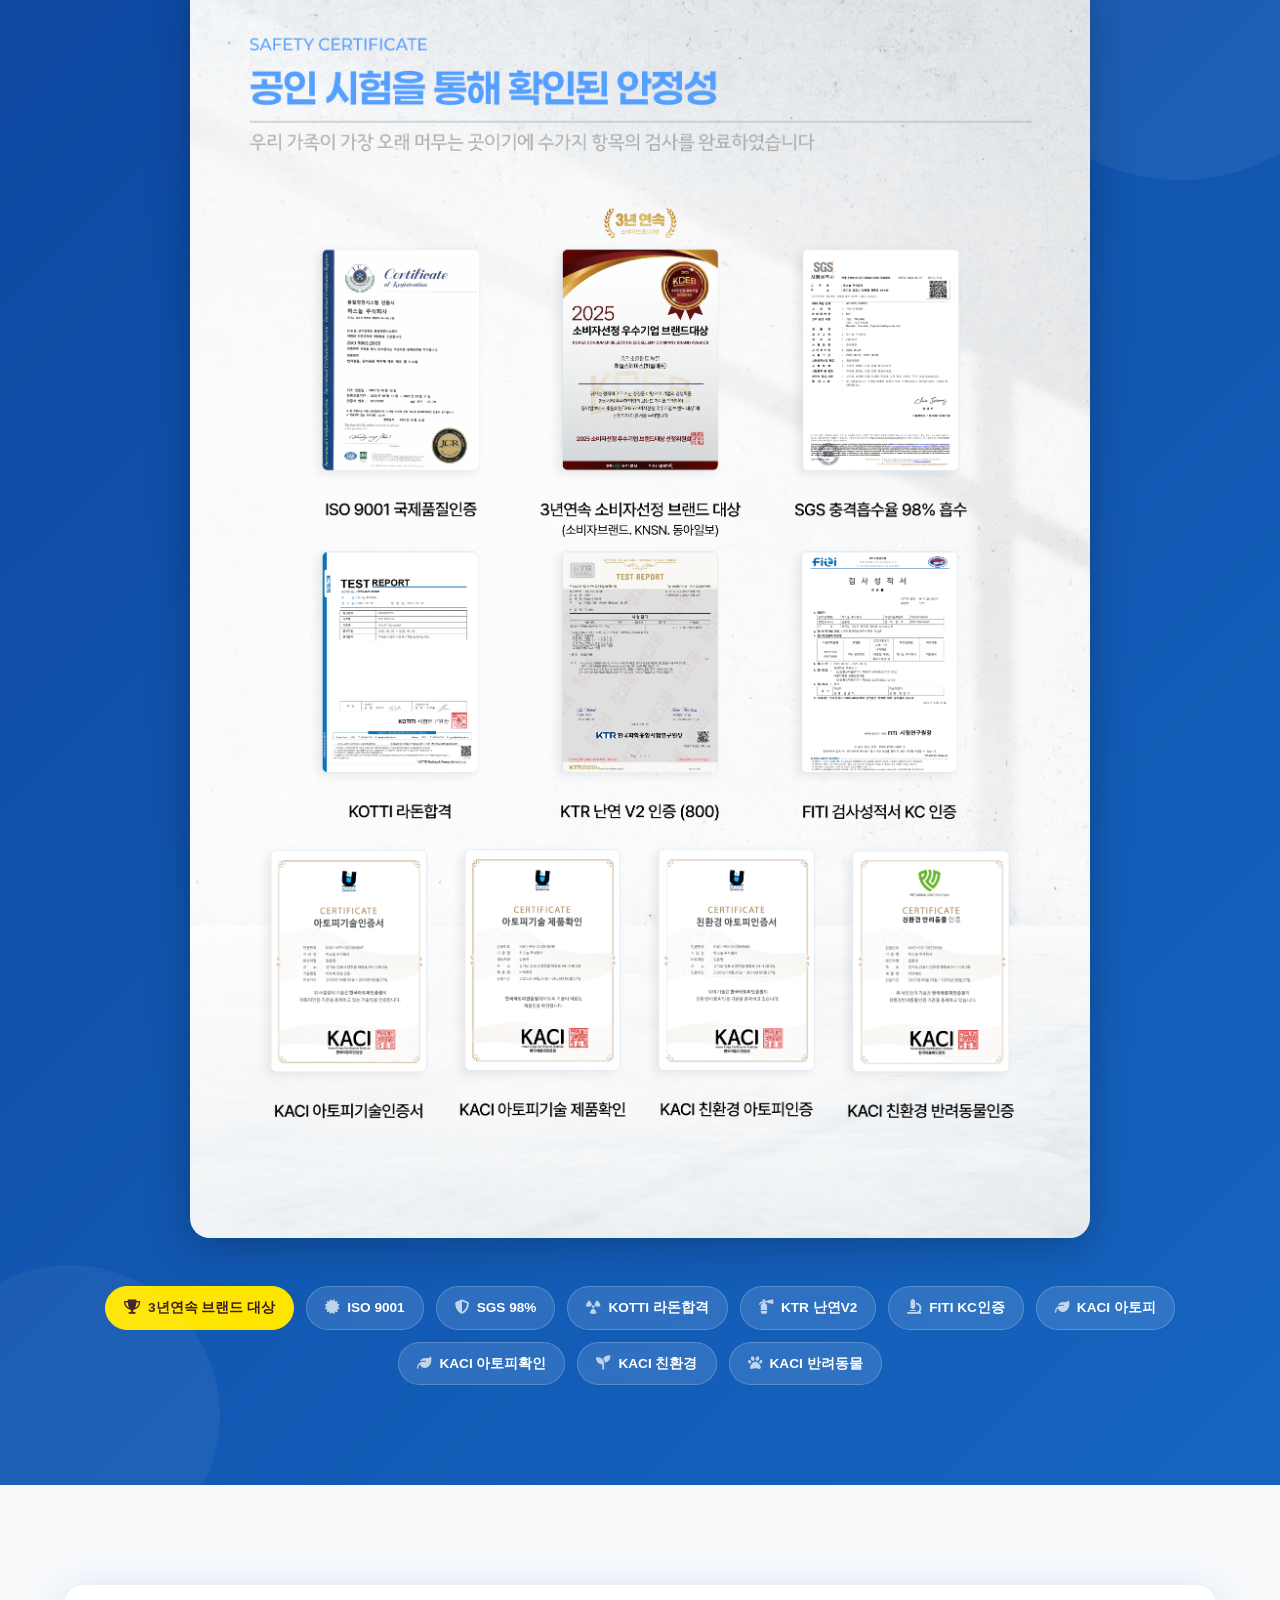
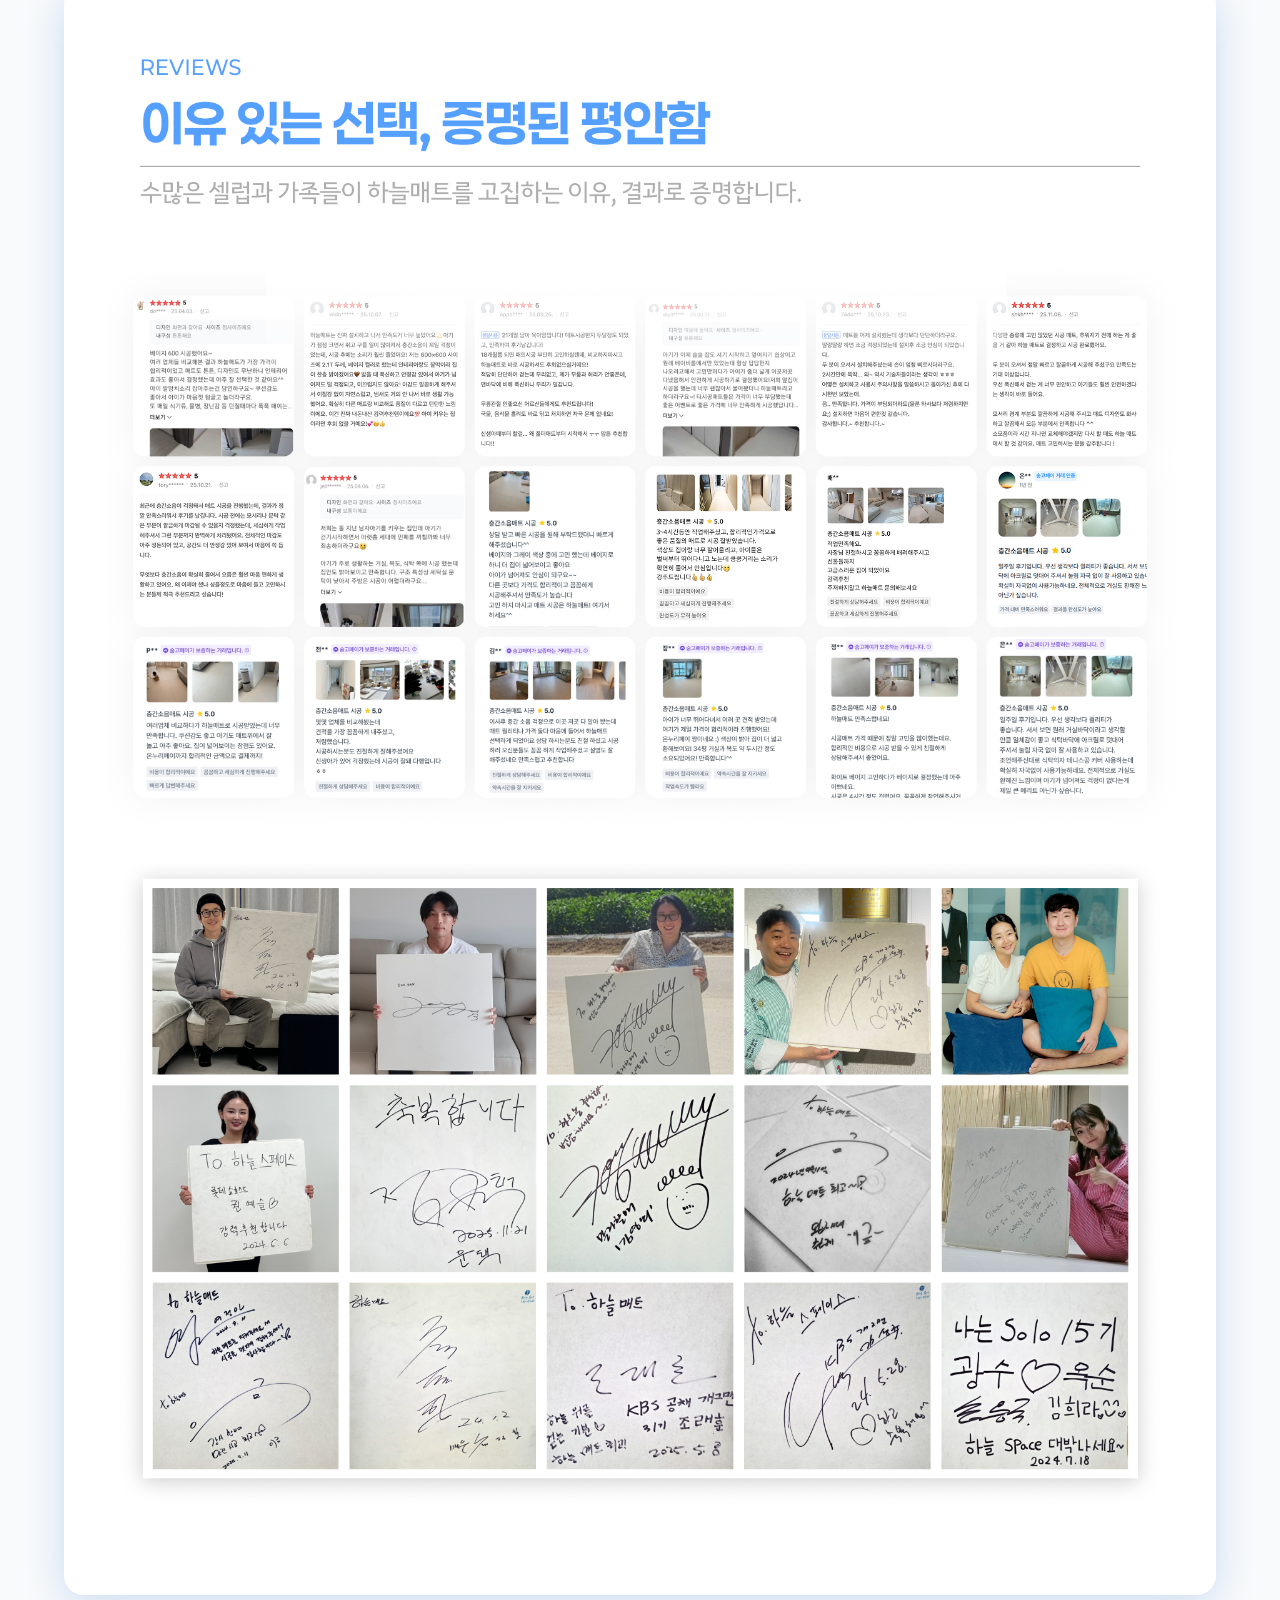
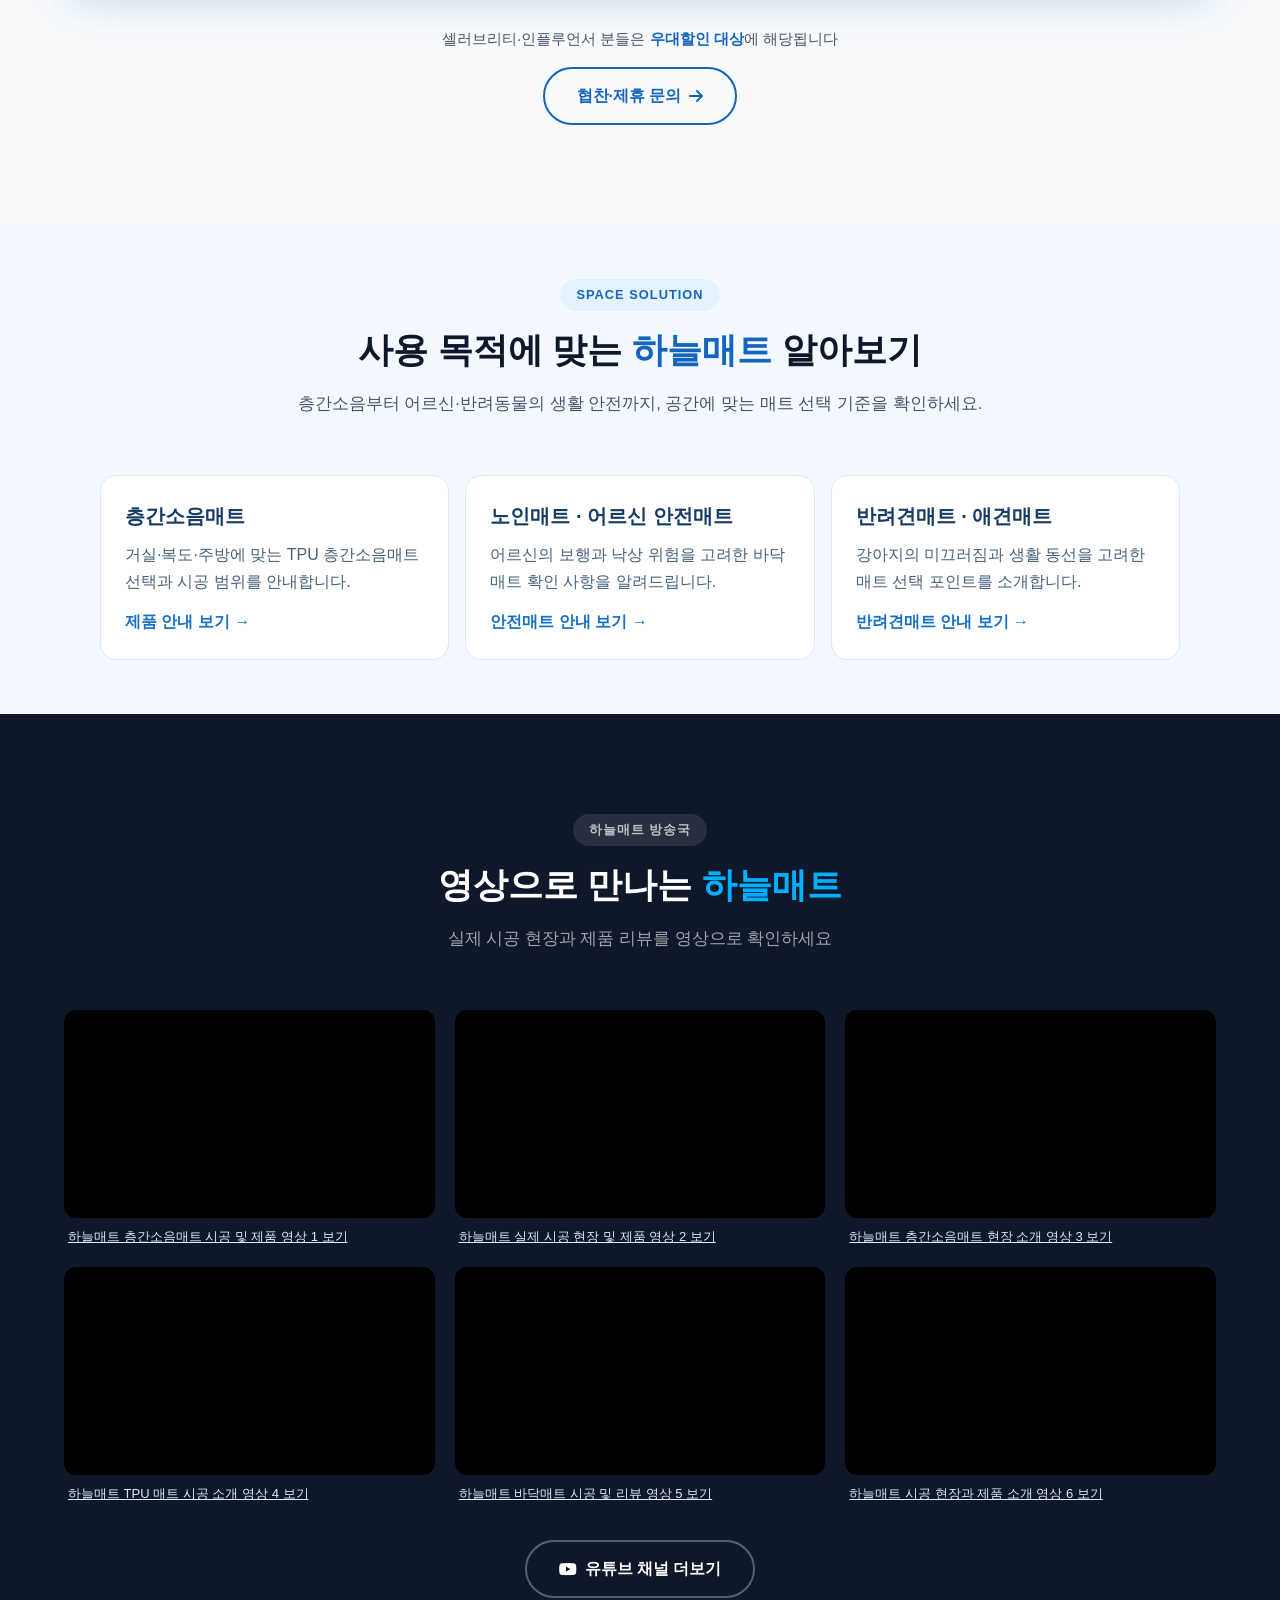
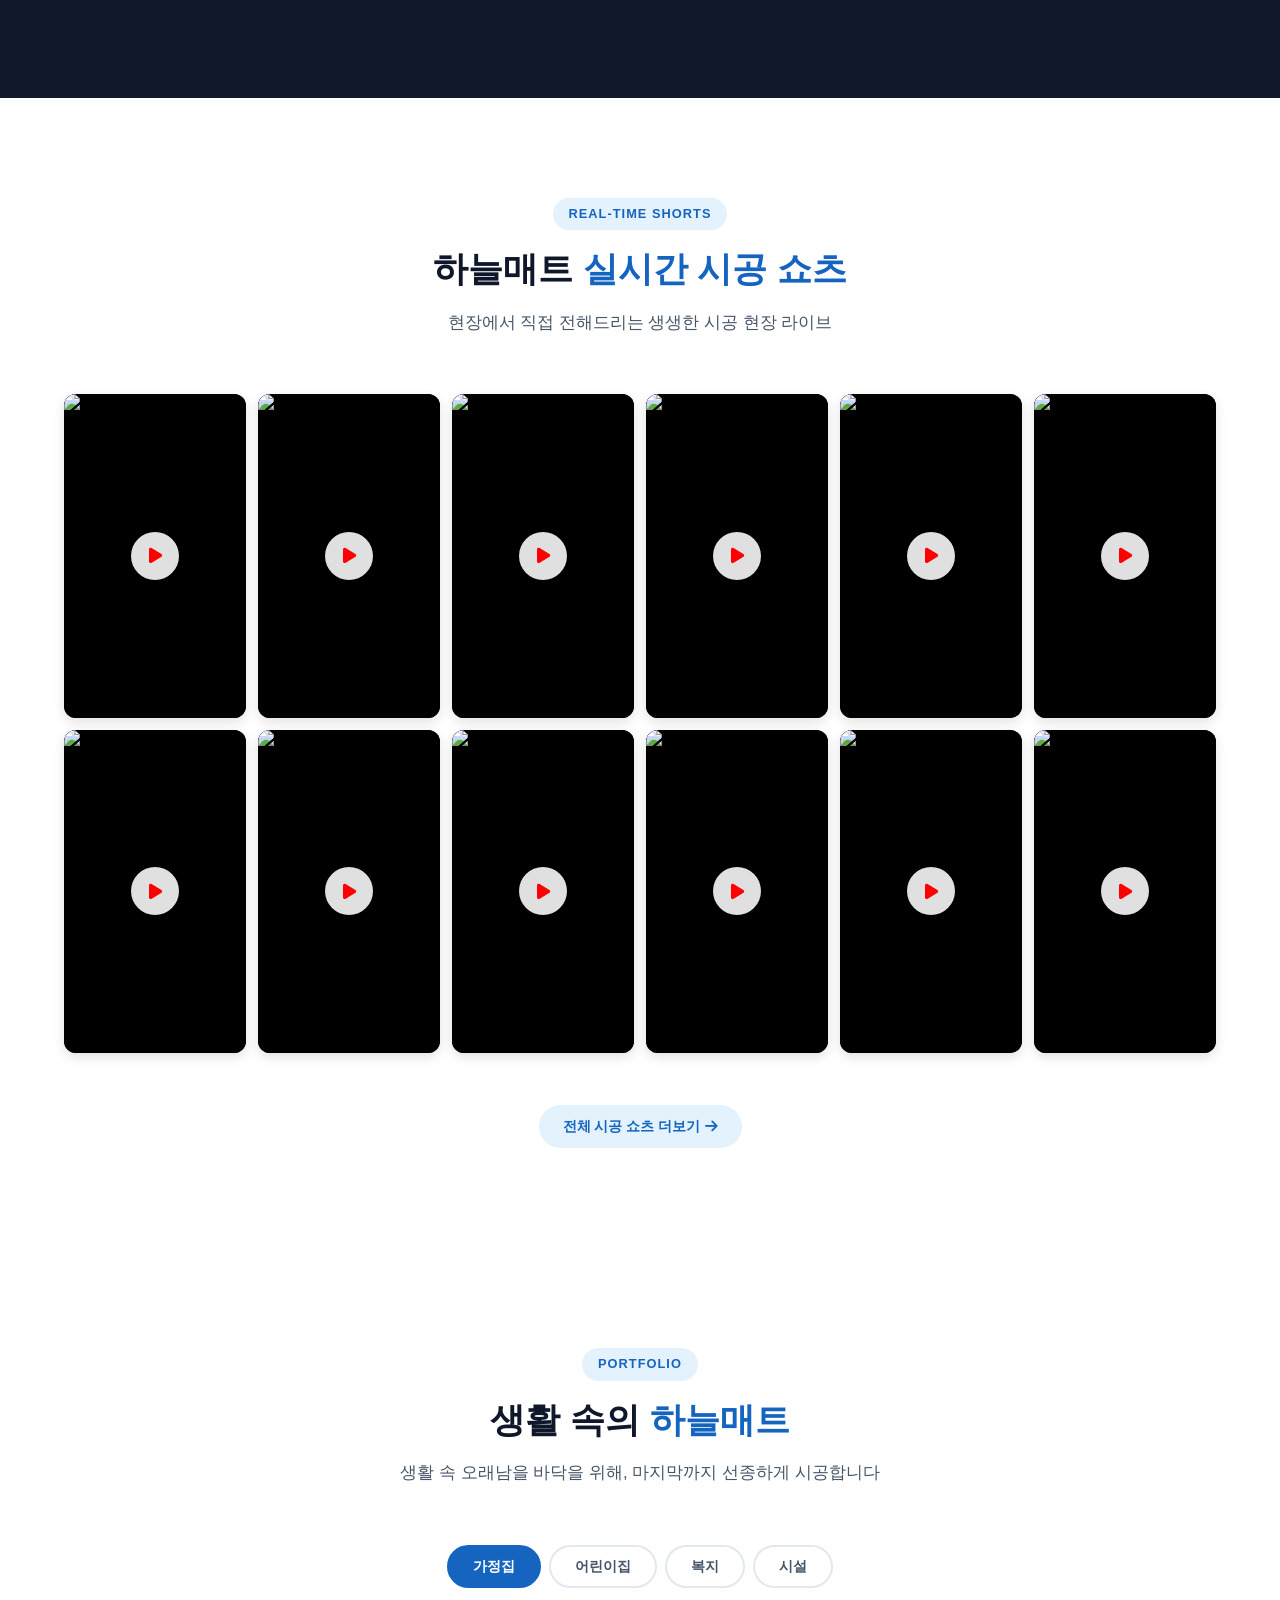
==== commit 01d4e0f3: "Improve SkyMat SEO titles, category discovery and crawlable video links" ====
--- a/index.html
+++ b/index.html
@@ -11,18 +11,20 @@
 
 <head>
   <meta charset="UTF-8" />
+  <meta name="naver-site-verification" content="1cff20725217be1db879e39b7f5570d40e24f151" />
+  <meta name="naver-site-verification" content="7dbf4ddb8863b581b87d7c3d64150df622cca127" />
   <meta name="viewport" content="width=device-width, initial-scale=1.0" />
-  <meta name="description" content="하늘매트 - 안전과 편안함의 설계. KC 인증 프리미엄 TPU 층간소음매트. 영유아·어르신·반려동물 모두를 위한 맞춤 바닥 솔루션." />
-  <meta name="keywords" content="층간소음매트, TPU매트, 유아매트, 층간소음, 하늘매트, skymat, 어린이집매트, 요양시설매트" />
-  <title>하늘매트 | 안전과 편안함의 설계 — 프리미엄 TPU 층간소음매트</title>
+  <meta name="description" content="하늘매트 공식 홈페이지 | 층간소음매트·노인매트·반려견매트·애견매트. TPU 바닥매트 제품, 어린이·어르신 낙상 예방을 고려한 시공 및 실제 시공사례·영상 안내." />
+  <meta name="keywords" content="하늘매트, 층간소음매트, TPU매트, 노인매트, 어르신매트, 반려견매트, 애견매트, 강아지매트, 유아매트, 어린이집매트, 요양시설매트" />
+  <title>하늘매트 | 층간소음매트·노인매트·반려견매트·애견매트 전문</title>
   <link rel="icon" type="image/svg+xml" href="/favicon.svg" />
   <link rel="canonical" href="https://skymat.kr/" />
   <!-- 하늘매트 검색 대표 브로셔 이미지 및 영상 검색 정보 -->
   <meta property="og:type" content="website" />
   <meta property="og:site_name" content="하늘매트" />
   <meta property="og:locale" content="ko_KR" />
-  <meta property="og:title" content="하늘매트 | 안전과 편안함의 설계 — 프리미엄 TPU 층간소음매트" />
-  <meta property="og:description" content="하스놀 주식회사 × 하늘매트. 프리미엄 TPU 안전매트, 층간소음 저감 및 맞춤 시공 솔루션을 소개합니다." />
+  <meta property="og:title" content="하늘매트 | 층간소음매트·노인매트·반려견매트·애견매트 전문" />
+  <meta property="og:description" content="하스놀 주식회사 × 하늘매트. 층간소음매트, 노인매트, 반려견·애견매트 등 생활 공간별 TPU 바닥매트와 실제 시공사례, 브로셔, 홍보영상을 확인하세요." />
   <meta property="og:url" content="https://skymat.kr/" />
   <meta property="og:image" content="https://skymat.kr/images/%EB%B8%8C%EB%A1%9C%EC%85%94/1.png" />
   <meta property="og:image:alt" content="하늘매트 공식 브로셔 — 안전과 편안함의 설계" />
@@ -892,6 +894,28 @@
     </div>
   </section>
 
+  <!-- 검색 사용자를 위한 공간별 제품 가이드 -->
+  <section id="mat-guide" aria-labelledby="mat-guide-title" style="padding:54px 0;background:#f4f9ff">
+    <div class="container">
+      <div class="section-header">
+        <span class="section-tag">SPACE SOLUTION</span>
+        <h2 id="mat-guide-title">사용 목적에 맞는 <em>하늘매트</em> 알아보기</h2>
+        <p>층간소음부터 어르신·반려동물의 생활 안전까지, 공간에 맞는 매트 선택 기준을 확인하세요.</p>
+      </div>
+      <div style="display:grid;grid-template-columns:repeat(auto-fit,minmax(220px,1fr));gap:16px;max-width:1080px;margin:0 auto">
+        <a href="/floor-noise-mat.html" style="display:block;padding:24px;background:white;border:1px solid #dbeafe;border-radius:16px;color:#163b66;text-decoration:none">
+          <h3 style="font-size:20px;margin:0 0 10px">층간소음매트</h3><p style="margin:0 0 14px;color:#47617b;line-height:1.65">거실·복도·주방에 맞는 TPU 층간소음매트 선택과 시공 범위를 안내합니다.</p><strong style="color:#1670c7">제품 안내 보기 →</strong>
+        </a>
+        <a href="/senior-safety-mat.html" style="display:block;padding:24px;background:white;border:1px solid #dbeafe;border-radius:16px;color:#163b66;text-decoration:none">
+          <h3 style="font-size:20px;margin:0 0 10px">노인매트 · 어르신 안전매트</h3><p style="margin:0 0 14px;color:#47617b;line-height:1.65">어르신의 보행과 낙상 위험을 고려한 바닥매트 확인 사항을 알려드립니다.</p><strong style="color:#1670c7">안전매트 안내 보기 →</strong>
+        </a>
+        <a href="/pet-mat.html" style="display:block;padding:24px;background:white;border:1px solid #dbeafe;border-radius:16px;color:#163b66;text-decoration:none">
+          <h3 style="font-size:20px;margin:0 0 10px">반려견매트 · 애견매트</h3><p style="margin:0 0 14px;color:#47617b;line-height:1.65">강아지의 미끄러짐과 생활 동선을 고려한 매트 선택 포인트를 소개합니다.</p><strong style="color:#1670c7">반려견매트 안내 보기 →</strong>
+        </a>
+      </div>
+    </div>
+  </section>
+
   <!-- ===== 하늘매트 방송국 ===== -->
   <section class="youtube" id="youtube">
     <div class="container">
@@ -903,45 +927,51 @@
       <div class="yt-grid">
         <div class="yt-item">
           <div class="yt-thumb">
-            <iframe src="https://www.youtube.com/embed/o7u5afbDx5Q" title="하늘매트 영상 1" frameborder="0"
+            <iframe src="https://www.youtube.com/embed/o7u5afbDx5Q" title="하늘매트 층간소음매트 시공 및 제품 영상 1" frameborder="0"
               allow="accelerometer; autoplay; clipboard-write; encrypted-media; gyroscope; picture-in-picture"
               allowfullscreen loading="lazy"></iframe>
           </div>
+            <p style="margin:9px 4px 0;font-size:13px;line-height:1.5"><a href="https://www.youtube.com/watch?v=o7u5afbDx5Q" target="_blank" rel="noopener noreferrer" style="color:#dceafe;text-decoration:underline">하늘매트 층간소음매트 시공 및 제품 영상 1 보기</a></p>
         </div>
         <div class="yt-item">
           <div class="yt-thumb">
-            <iframe src="https://www.youtube.com/embed/nzw-XYuQLj0" title="하늘매트 영상 2" frameborder="0"
+            <iframe src="https://www.youtube.com/embed/nzw-XYuQLj0" title="하늘매트 실제 시공 현장 및 제품 영상 2" frameborder="0"
               allow="accelerometer; autoplay; clipboard-write; encrypted-media; gyroscope; picture-in-picture"
               allowfullscreen loading="lazy"></iframe>
           </div>
+            <p style="margin:9px 4px 0;font-size:13px;line-height:1.5"><a href="https://www.youtube.com/watch?v=nzw-XYuQLj0" target="_blank" rel="noopener noreferrer" style="color:#dceafe;text-decoration:underline">하늘매트 실제 시공 현장 및 제품 영상 2 보기</a></p>
         </div>
         <div class="yt-item">
           <div class="yt-thumb">
-            <iframe src="https://www.youtube.com/embed/Ow8VQpd6R5k" title="하늘매트 영상 3" frameborder="0"
+            <iframe src="https://www.youtube.com/embed/Ow8VQpd6R5k" title="하늘매트 층간소음매트 현장 소개 영상 3" frameborder="0"
               allow="accelerometer; autoplay; clipboard-write; encrypted-media; gyroscope; picture-in-picture"
               allowfullscreen loading="lazy"></iframe>
           </div>
+            <p style="margin:9px 4px 0;font-size:13px;line-height:1.5"><a href="https://www.youtube.com/watch?v=Ow8VQpd6R5k" target="_blank" rel="noopener noreferrer" style="color:#dceafe;text-decoration:underline">하늘매트 층간소음매트 현장 소개 영상 3 보기</a></p>
         </div>
         <div class="yt-item">
           <div class="yt-thumb">
-            <iframe src="https://www.youtube.com/embed/oOCgViGOfkQ" title="하늘매트 영상 4" frameborder="0"
+            <iframe src="https://www.youtube.com/embed/oOCgViGOfkQ" title="하늘매트 TPU 매트 시공 소개 영상 4" frameborder="0"
               allow="accelerometer; autoplay; clipboard-write; encrypted-media; gyroscope; picture-in-picture"
               allowfullscreen loading="lazy"></iframe>
           </div>
+            <p style="margin:9px 4px 0;font-size:13px;line-height:1.5"><a href="https://www.youtube.com/watch?v=oOCgViGOfkQ" target="_blank" rel="noopener noreferrer" style="color:#dceafe;text-decoration:underline">하늘매트 TPU 매트 시공 소개 영상 4 보기</a></p>
         </div>
         <div class="yt-item">
           <div class="yt-thumb">
-            <iframe src="https://www.youtube.com/embed/6inIqxurjwU" title="하늘매트 영상 5" frameborder="0"
+            <iframe src="https://www.youtube.com/embed/6inIqxurjwU" title="하늘매트 바닥매트 시공 및 리뷰 영상 5" frameborder="0"
               allow="accelerometer; autoplay; clipboard-write; encrypted-media; gyroscope; picture-in-picture"
               allowfullscreen loading="lazy"></iframe>
           </div>
+            <p style="margin:9px 4px 0;font-size:13px;line-height:1.5"><a href="https://www.youtube.com/watch?v=6inIqxurjwU" target="_blank" rel="noopener noreferrer" style="color:#dceafe;text-decoration:underline">하늘매트 바닥매트 시공 및 리뷰 영상 5 보기</a></p>
         </div>
         <div class="yt-item yt-item-last">
           <div class="yt-thumb">
-            <iframe src="https://www.youtube.com/embed/oSQ2vkKGLJE" title="하늘매트 영상 6" frameborder="0"
+            <iframe src="https://www.youtube.com/embed/oSQ2vkKGLJE" title="하늘매트 시공 현장과 제품 소개 영상 6" frameborder="0"
               allow="accelerometer; autoplay; clipboard-write; encrypted-media; gyroscope; picture-in-picture"
               allowfullscreen loading="lazy"></iframe>
           </div>
+            <p style="margin:9px 4px 0;font-size:13px;line-height:1.5"><a href="https://www.youtube.com/watch?v=oSQ2vkKGLJE" target="_blank" rel="noopener noreferrer" style="color:#dceafe;text-decoration:underline">하늘매트 시공 현장과 제품 소개 영상 6 보기</a></p>
         </div>
       </div>
       <div class="yt-more">
